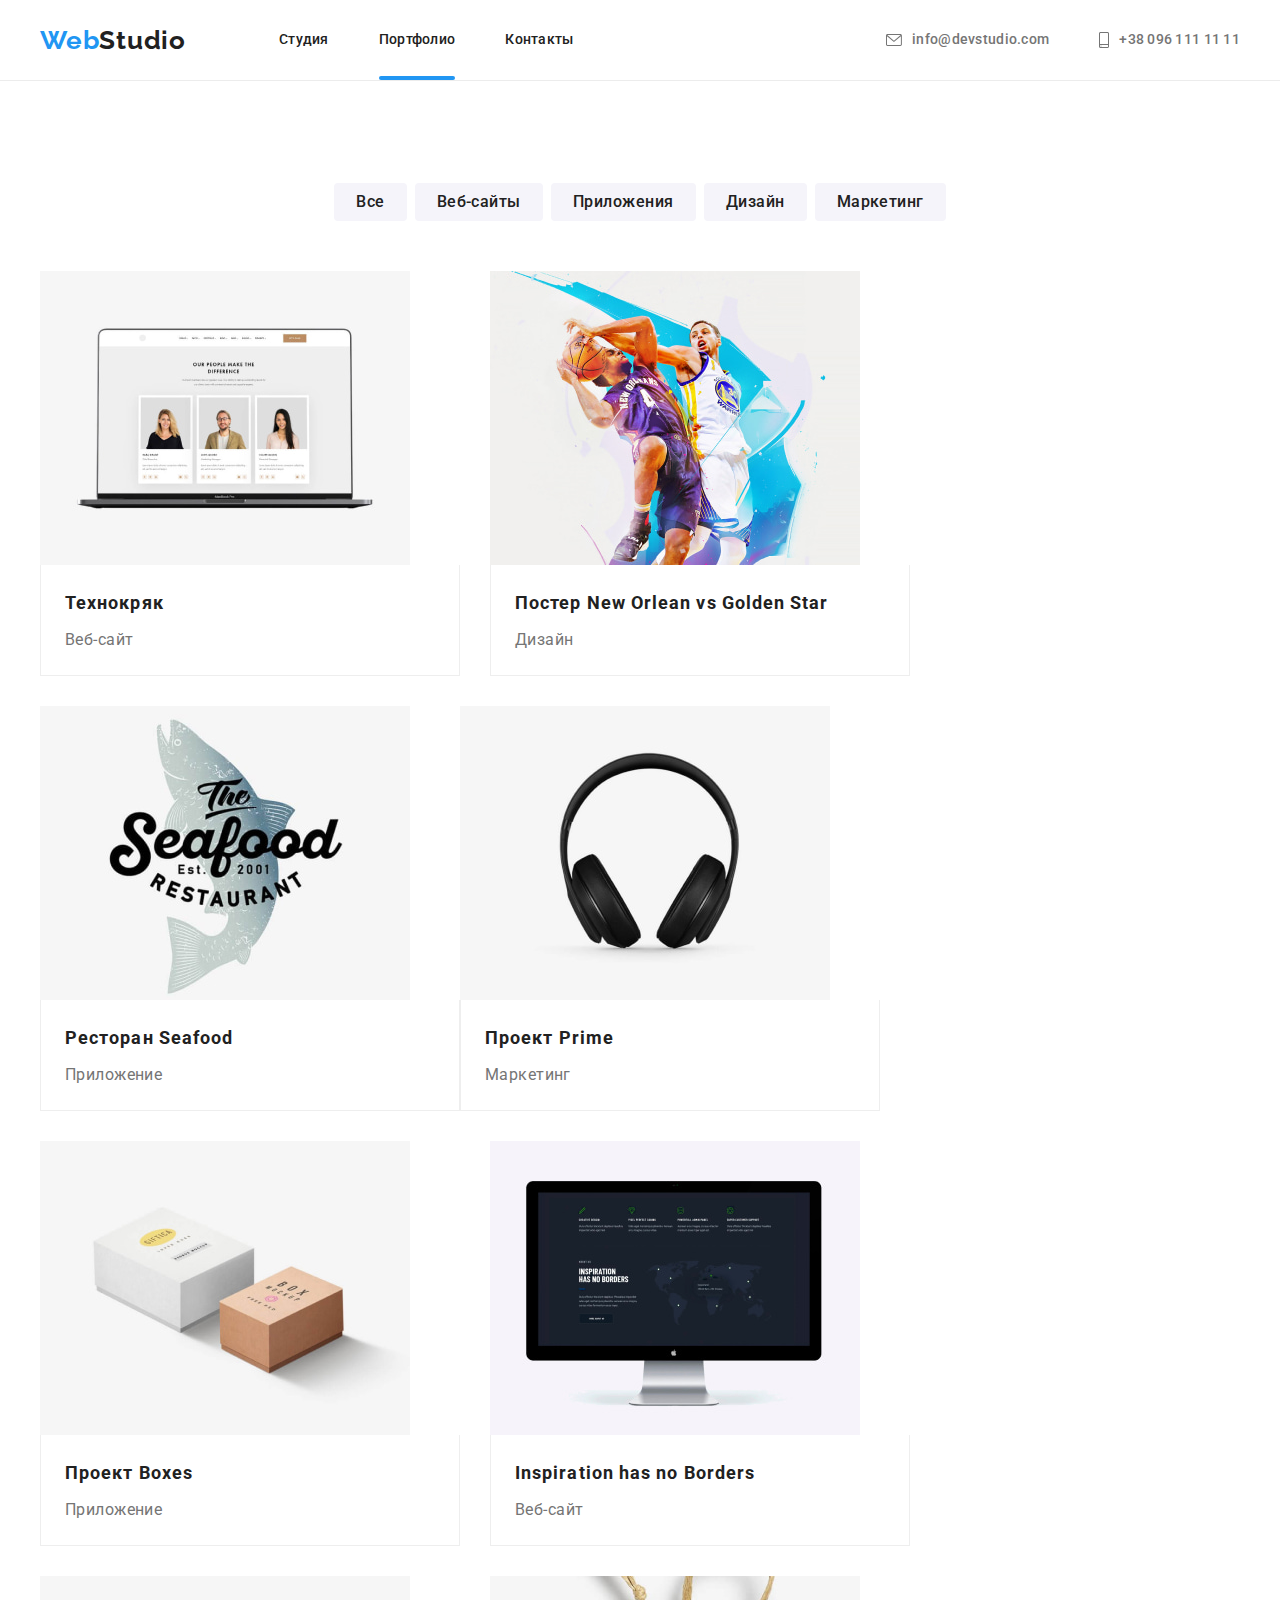
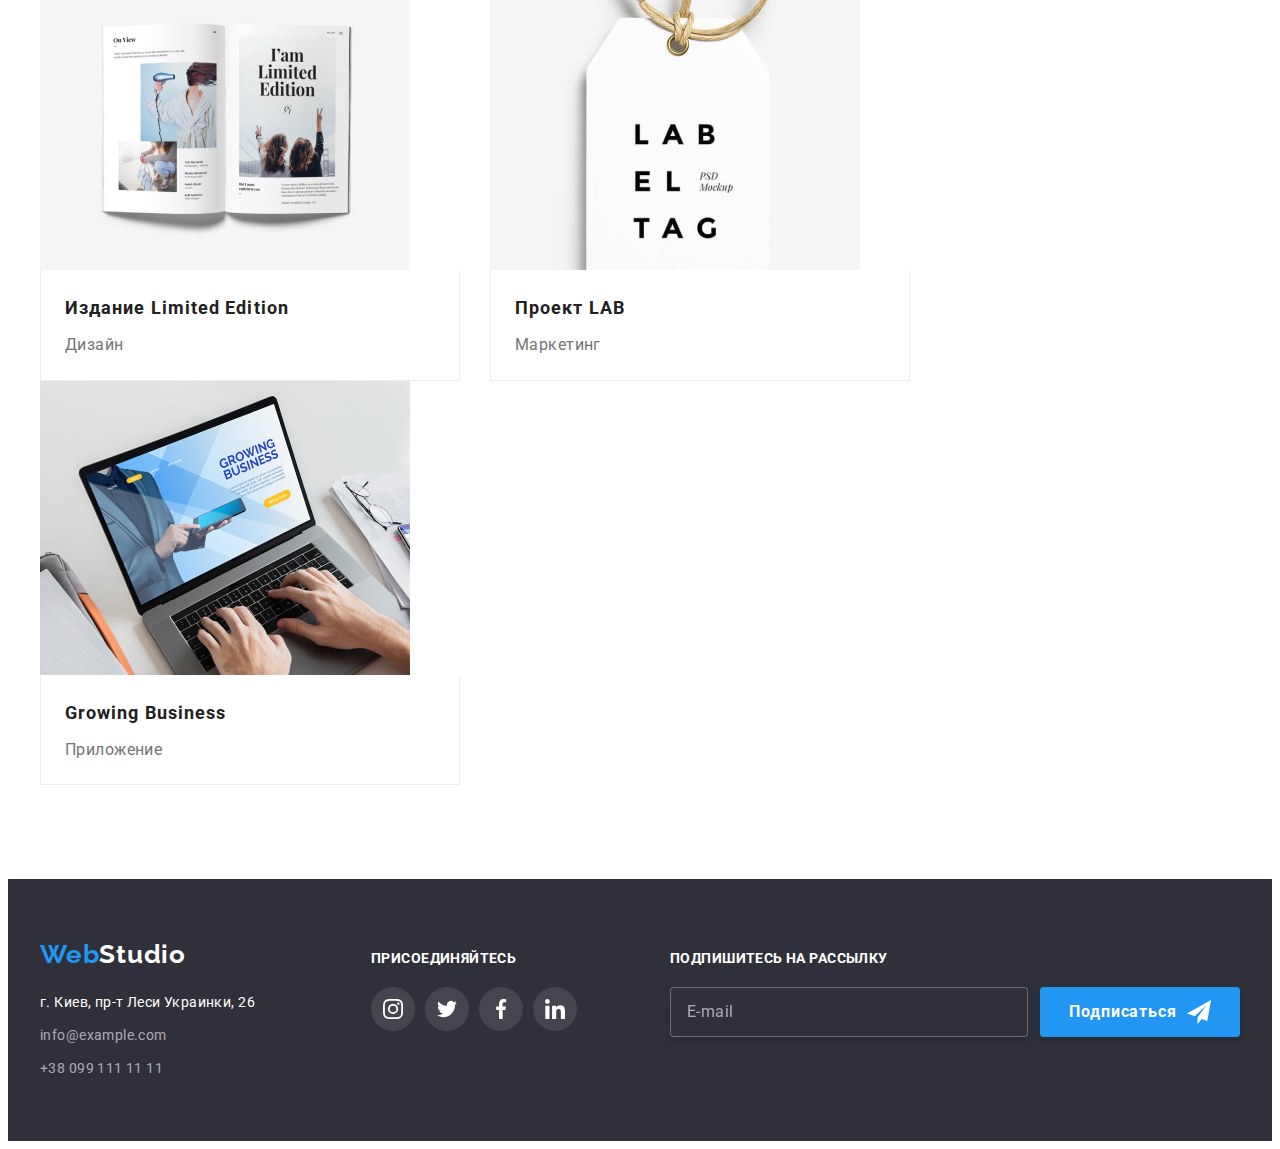
==== portfolio.html @ fea1e6b9 "Initial commit" ====
<!DOCTYPE html>
<html lang="ru">
<head>
    <meta charset="UTF-8" />
    <meta name="description" content="Web Developer" />
    <title>Portfolio(WebStudio)</title>
    

     <!--основные шрифты-->
    <link rel="preconnect" href="https://fonts.googleapis.com" />
    <link rel="preconnect" href="https://fonts.gstatic.com" crossorigin />
    <link href="https://fonts.googleapis.com/css2?family=Quintessential&family=Raleway:wght@700&family=Roboto:wght@400;500;700;900&display=swap" 
          rel="stylesheet" />

     <!--нормализатор стилей-->
    <link rel="stylesheet" href="https://cdnjs.cloudflare.com/ajax/libs/modern-normalize/1.1.0/modern-normalize.min.css"
            integrity="sha512-wpPYUAdjBVSE4KJnH1VR1HeZfpl1ub8YT/NKx4PuQ5NmX2tKuGu6U/JRp5y+Y8XG2tV+wKQpNHVUX03MfMFn9Q=="
            crossorigin="anonymous" referrerpolicy="no-referrer" />

     <!--основные стили-->
    <!--sass style-->
    <link rel="stylesheet" href="./css/main.min.css" />

</head>
<body class="body">

    <!--шапка портфолио-->
      <header class="header">
        <div class="container header__container">
          <nav class="header__nav">
            <a class="logo link header__logo" href="./index.html">
              Web<span class="logo-accent">Studio</span>
            </a>
            <ul class="nav-list">
              <li class="nav-list__item">
                <a class="nav-list__link link" href="./index.html">Студия</a>
              </li>
              <li class="nav-list__item">
                <a class="nav-list__link link nav-list__link--current" href="./portfolio.html">Портфолио</a>
              </li>
              <li class="nav-list__item">
                <a class="nav-list__link link" href="#contacts">Контакты</a>
              </li>
            </ul>
          </nav>
          <ul class="contact-list">
            <li class="contact-list__item">
              <a class="contact-link link" href="mailto:info@devstudio.com">
                <svg class="contact-link__icon" width="16" height="12">
                  <use href="./images/icon/sprite-all.svg#icon-mail-envelope"></use>
                </svg>
                info@devstudio.com
              </a>
            </li>
            <li class="contact-list__item">
              <a class="contact-link link" href="tel:+380961111111">
                <svg class="contact-link__icon" width="10" height="16">
                  <use href="./images/icon/sprite-all.svg#icon-smartphone"></use>
                </svg>
                +38 096 111 11 11
              </a>
            </li>
          </ul>
        </div>
      </header>

    <!--уникальный контент работ-->
    <main>
        <section class="work section">
          <div class="container">

            <!--скрытый заголовок работ-->
            <h1 class="visually-hidden">Наши работы</h1>


            <!--кнопки-фильтр работ-->
              <ul class="work-list">
                  <li class="work-item-btn list">
                    <button class="work-btn pointer" type="button">Все</button>
                  </li>
                  <li class="work-item-btn list">
                    <button class="work-btn pointer" type="button">Веб-сайты</button>
                  </li>
                  <li class="work-item-btn list">
                    <button class="work-btn pointer" type="button">Приложения</button>
                  </li>
                  <li class="work-item-btn list">
                    <button class="work-btn pointer" type="button">Дизайн</button>
                  </li>
                  <li class="work-item-btn list">
                    <button class="work-btn pointer" type="button">Маркетинг</button>
                  </li>
              </ul>
  
              <ul class="work-list-pic">
                <li class="work-item-pic list">
                    <a class="work-link link" href="">
                       <div class="thumb-work">
                         <img class="work-img" src="./images/catalog/ctl-img-1.jpg" alt="Ноутбук" width="370" />
                         <div class="overlay-thumb">
                           <p class="overlay-txt">Ресурс предлагает комплексные предложения с разным уровнем функционала и сервисов. Все это позволит посетителю получить
                            исчерпывающие сведения о компании или частном лице.
                           </p>
                         </div>
                        </div>
                      <div class="work-text-wrapper">
                        <h2 class="work-title">Технокряк</h2>
                        <p class="work-descr">Веб-сайт</p>
                      </div>
                    </a>
                </li>
                <li class="work-item-pic list">
                    <a class="work-link link" href="">
                      <div class="thumb-work">
                       <img class="work-img" src="./images/catalog/ctl-img-2.jpg" alt="Баскетбол" width="370" />
                        <div class="overlay-thumb">
                          <p class="overlay-txt">Ресурс предлагает комплексные предложения с разным уровнем функционала и сервисов. Все это
                            позволит посетителю получить
                            исчерпывающие сведения о компании или частном лице.
                          </p>
                        </div>
                      </div>
                      <div class="work-text-wrapper">
                        <h2 class="work-title">Постер New Orlean vs Golden Star</h2>
                        <p class="work-descr">Дизайн</p>
                      </div>
                    </a>
                </li>
                <li class="work-item-pic list"> 
                    <a class="work-link link" href="">
                      <div class="thumb-work">
                        <img class="work-img" src="./images/catalog/ctl-img-3.jpg" alt="Логотип с рыбой" width="370" />
                        <div class="overlay-thumb">
                          <p class="overlay-txt">Ресурс предлагает комплексные предложения с разным уровнем функционала и сервисов. Все это
                            позволит посетителю получить
                            исчерпывающие сведения о компании или частном лице.
                          </p>
                        </div>
                      </div>
                      <div class="work-text-wrapper">
                        <h2 class="work-title">Ресторан Seafood</h2>
                        <p class="work-descr">Приложение</p>
                      </div>
                    </a>
                </li>
                <li class="work-item-pic list">
                    <a class="work-link link" href="">
                      <div class="thumb-work">
                       <img class="work-img" src="./images/catalog/ctl-img-4.jpg" alt="Наушники" width="370" />
                        <div class="overlay-thumb">
                          <p class="overlay-txt">Ресурс предлагает комплексные предложения с разным уровнем функционала и сервисов. Все это
                            позволит посетителю получить
                            исчерпывающие сведения о компании или частном лице.
                          </p>
                        </div>
                      </div>
                      <div class="work-text-wrapper">
                        <h2 class="work-title">Проект Prime</h2>
                        <p class="work-descr">Маркетинг</p>
                      </div>
                    </a>
                </li>
                <li class="work-item-pic list">
                    <a class="work-link link" href="">
                      <div class="thumb-work">
                       <img class="work-img" src="./images/catalog/ctl-img-5.jpg" alt="Коробки" width="370" />
                        <div class="overlay-thumb">
                          <p class="overlay-txt">Ресурс предлагает комплексные предложения с разным уровнем функционала и сервисов. Все это
                            позволит посетителю получить
                            исчерпывающие сведения о компании или частном лице.
                          </p>
                        </div>
                      </div>
                      <div class="work-text-wrapper">
                        <h2 class="work-title">Проект Boxes</h2>
                        <p class="work-descr">Приложение</p>
                      </div>
                    </a>
                </li>
                <li class="work-item-pic list">
                    <a class="work-link link" href="">
                      <div class="thumb-work">
                       <img class="work-img" src="./images/catalog/ctl-img-6.jpg" alt="Монитор" width="370" />
                        <div class="overlay-thumb">
                          <p class="overlay-txt">Ресурс предлагает комплексные предложения с разным уровнем функционала и сервисов. Все это
                            позволит посетителю получить
                            исчерпывающие сведения о компании или частном лице.
                          </p>
                        </div>
                      </div>
                       <div class="work-text-wrapper">
                        <h2 class="work-title" lang="en">Inspiration has no Borders</h2>
                        <p class="work-descr">Веб-сайт</p>
                      </div>
                    </a>
                </li>
                <li class="work-item-pic list">
                    <a class="work-link link" href="">
                      <div class="thumb-work">
                       <img class="work-img" src="./images/catalog/ctl-img-7.jpg" alt="Журнал" width="370" />
                        <div class="overlay-thumb">
                          <p class="overlay-txt">Ресурс предлагает комплексные предложения с разным уровнем функционала и сервисов. Все это
                            позволит посетителю получить
                            исчерпывающие сведения о компании или частном лице.
                          </p>
                        </div>
                      </div>
                       <div class="work-text-wrapper">
                        <h2 class="work-title">Издание Limited Edition</h2>
                        <p class="work-descr">Дизайн</p>
                      </div>
                    </a>
                </li>
                <li class="work-item-pic list">
                    <a class="work-link link" href="">
                      <div class="thumb-work">
                       <img class="work-img" src="./images/catalog/ctl-img-8.jpg" alt="Этикетка" width="370" />
                        <div class="overlay-thumb">
                          <p class="overlay-txt">Ресурс предлагает комплексные предложения с разным уровнем функционала и сервисов. Все это
                            позволит посетителю получить
                            исчерпывающие сведения о компании или частном лице.
                          </p>
                        </div>
                      </div>
                       <div class="work-text-wrapper">
                        <h2 class="work-title">Проект LAB</h2>
                        <p class="work-descr">Маркетинг</p>
                      </div>
                    </a>
                </li>
                <li class="work-item-pic list">
                    <a class="work-link link" href="">
                      <div class="thumb-work">
                       <img class="work-img" src="./images/catalog/ctl-img-9.jpg" alt="Работа в ноутбуке" width="370" />
                        <div class="overlay-thumb">
                          <p class="overlay-txt">Ресурс предлагает комплексные предложения с разным уровнем функционала и сервисов. Все это
                            позволит посетителю получить
                            исчерпывающие сведения о компании или частном лице.
                          </p>
                        </div>
                      </div>
                       <div class="work-text-wrapper">
                        <h2 class="work-title" lang="en">Growing Business</h2>
                        <p class="work-descr">Приложение</p>
                      </div>
                    </a>
                </li> 
           </ul>
        </div>
        </section>
    </main>

    <!--футер портфолио-->
    <footer class="footer">
      <div class="container footer-container">
        <div class="address-wrapper">
          <div class="container-logo">
            <a class="footer-logo link" href="./index.html">
              Web<span class="footer-logo-accent">Studio</span>
            </a>
          </div>
    
          <address class="address" id="contacts">
            <ul class="address-list">
              <li class="address-item">
                <a class="address-link link" href="https://www.google.com/maps/@50.427001,30.5351555,16.5z" target="blank"
                  rel="noopener noreferrer">
                  г. Киев, пр-т Леси Украинки, 26
                </a>
              </li>
              <li class="address-item">
                <a class="address-link-contact link" href="mailto:info@example.com">info@example.com</a>
              </li>
              <li class="address-item">
                <a class="address-link-contact link" href="tel:+380991111111">+38 099 111 11 11</a>
              </li>
            </ul>
          </address>
        </div>
        <div class="join-wrapper">
          <h2 class="footer-title">присоединяйтесь</h2>
          <ul class="join-list">
            <li class="join-item">
              <a class="footer-social-link" href="" aria-label="instagram">
                <svg class="social-icon">
                  <use href="./images/icon/sprite-all.svg#icon-instagram"></use>
                </svg>
              </a>
            </li>
            <li class="join-item">
              <a class="footer-social-link" href="" aria-label="twitter">
                <svg class="social-icon">
                  <use href="./images/icon/sprite-all.svg#icon-twitter"></use>
                </svg>
              </a>
            </li>
            <li class="join-item">
              <a class="footer-social-link" href="" aria-label="facebook">
                <svg class="social-icon">
                  <use href="./images/icon/sprite-all.svg#icon-facebook"></use>
                </svg>
              </a>
            </li>
            <li class="join-item">
              <a class="footer-social-link" href="" aria-label="linkedin">
                <svg class="social-icon">
                  <use href="./images/icon/sprite-all.svg#icon-linkedin"></use>
                </svg>
              </a>
            </li>
          </ul>
        </div>

        <div class="mailing">
          <b class="mailing-title">Подпишитесь на рассылку</b>
        
          <form class="mailing-form">
            <label class="form-label">
              <input class="form-input" type="email" name="email" placeholder="E-mail" />
            </label>
            <button class="mailing-button pointer" type="submit">
              <span class="mailing-txt">Подписаться</span>
              <svg class="mailing-icon">
                <use href="./images/icon/sprite-all.svg#form-send"></use>
              </svg>
            </button>
          </form>
        
        </div>
      </div>
    </footer>

  <script src="./js/modal.js"></script>

   <Script>
     const { height: headerHeight } = document
       .querySelector(".header")
       .getBoundingClientRect( );
        
     document.body.style.paddingTop = `${headerHeight}px`;
   </Script>
</body>
</html>
---- css/main.min.css ----
:root{--main-font: 'Roboto', sans-serif;--logo-font: 'Raleway', sans-serif;--accent-txt-cl: #ffffff;--primary-txt-cl: #757575;--footer-txt-cl: rgba(255, 255, 255, 0.6);--title-txt-cl: #212121;--secondary-txt-cl: #2196f3;--main-bg-cl: #2f303a;--section-bg-cl: #f5f4fa;--top-border-cl: #ececec;--border-cl: #eeeeee;--icon-color: #afb1b8;--footer-bg-icon: rgba(255, 255, 255, 0.1);--about-element-cl: rgba(47, 48, 58, 0.8);--overlay-color: rgba(33, 150, 243, 0.9);--backdrop-cl: rgba(0, 0, 0, 0.2);--time-change: 250ms;--time-steps: cubic-bezier(0.4, 0, 0.2, 1)
}.visually-hidden{position:absolute;width:1px;height:1px;margin:-1px;border:0;padding:0;white-space:nowrap;clip-path:inset(100%);clip:rect(0 0 0 0);overflow:hidden}h1,h2,h3,h4,p{margin-top:0;margin-bottom:0}h1:last-child,h2:last-child,h3:last-child,h4:last-child,p{margin-bottom:0}ul{padding-left:0;margin-top:0;margin-bottom:0;list-style:none}.link{text-decoration:none}.body{font-family:var(--main-font);font-size:14px;line-height:1.71;letter-spacing:0.03em;background-color:var(--accent-txt-cl);color:var(--primary-txt-cl)}.section{padding:94px 0px}img{display:block;height:auto;max-width:100%}.pointer{cursor:pointer}.hero__btn{display:flex;align-items:center;text-align:center;margin-left:auto;margin-right:auto;padding:8px 30px;font-family:var(--main-font);font-weight:700;font-size:16px;line-height:1.9;border-radius:4px;border:transparent;letter-spacing:0.06em;color:var(--accent-txt-cl);background-color:var(--secondary-txt-cl)}.work-btn{border:transparent;border-radius:4px;padding:6px 22px;font-family:var(--main-font);font-weight:500;font-size:16px;line-height:1.62;text-align:center;letter-spacing:0.03em;color:var(--title-txt-cl);background-color:var(--section-bg-cl);transition-property:background-color, color, box-shadow;transition-duration:var(--time-change);transition-timing-function:var(--time-steps);transition-delay:100ms}.work-btn:hover,.work-btn:focus{background-color:var(--secondary-txt-cl);color:var(--accent-txt-cl);box-shadow:0px 3px 1px rgba(0,0,0,0.1),0px 1px 2px rgba(0,0,0,0.08),0px 2px 2px rgba(0,0,0,0.12)}.mailing-button{display:flex;align-items:center;justify-content:center;width:200px;height:50px;padding:0px;border:transparent;background-color:var(--secondary-txt-cl);box-shadow:0px 4px 4px rgba(0,0,0,0.15);border-radius:4px}.mailing-txt{margin-right:10px;font-family:var(--main-font);font-weight:700;font-size:16px;line-height:1.88;letter-spacing:0.06em;color:var(--accent-txt-cl)}.mailing-icon{width:24px;height:24px;fill:var(--accent-txt-cl)}.container{width:1200px;padding-left:15px;padding-right:15px;margin-left:auto;margin-right:auto}.subtitle{font-weight:700;letter-spacing:0.03em;color:var(--title-txt-cl)}.descr{font-weight:400}.logo{font-family:var(--logo-font);font-weight:700;font-size:26px;line-height:1.19;letter-spacing:0.03em;color:var(--secondary-txt-cl)}.header__logo{margin-right:93px}.logo-accent{letter-spacing:0.03em;color:var(--title-txt-cl)}.header{position:fixed;z-index:2;top:0;left:0;width:100%;height:80px;border-bottom:1px solid var(--top-border-cl);background-color:var(--accent-txt-cl)}.header__container{display:flex}.header__nav{display:flex;align-items:center}.nav-list{display:flex}.nav-list__item{position:relative;margin-right:50px}.nav-list__item:last-child{margin-right:0}.nav-list__link{display:block;padding:32px 0px;font-weight:500;font-size:14px;line-height:1.14;letter-spacing:0.02em;color:var(--title-txt-cl);transition-property:color;transition-duration:var(--time-change);transition-timing-function:var(--time-steps);transition-delay:100ms}.nav-list__link:hover,.nav-list__link:focus{color:var(--secondary-txt-cl)}.nav-list__link--current::after{content:'';position:absolute;left:0px;bottom:0px;display:block;width:100%;height:4px;background:var(--secondary-txt-cl);border-radius:2px}.contact-list{display:flex;align-items:center;margin-left:auto}.contact-list__item:first-child{margin-right:50px}.contact-link{display:flex;align-items:center;font-weight:500;font-size:14px;line-height:1.14;letter-spacing:0.02em;color:var(--primary-txt-cl);transition-property:color;transition-duration:var(--time-change);transition-timing-function:var(--time-steps);transition-delay:100ms}.contact-link:hover,.contact-link:focus{color:var(--secondary-txt-cl)}.contact-link__icon{margin-right:10px;fill:currentColor}.hero{max-width:1600px;max-height:600px;margin-left:auto;margin-right:auto;padding-top:200px;padding-bottom:200px;background-image:linear-gradient(to right, rgba(47,48,58,0.4), rgba(47,48,58,0.4)),url(../images/hero/hero-img.jpg);background-repeat:no-repeat;background-position:center;background-color:var(--main-bg-cl)}.hero__title{width:696px;margin-left:auto;margin-right:auto;margin-bottom:30px;align-items:center;font-weight:900;font-size:44px;line-height:1.36;text-align:center;letter-spacing:0.06em;text-transform:uppercase;color:var(--accent-txt-cl)}.benefits-list{display:flex}.benefits-list__item{flex-basis:calc(100% / 4);margin-right:30px}.benefits-list__item:last-child{margin-right:0px}.benefits-list__container{display:flex;justify-content:center;align-items:center;margin-bottom:30px;width:270px;height:120px;background:var(--section-bg-cl);border-radius:4px}.benefits-list__icon{width:70px;height:70px}.benefits-list__title{margin-bottom:10px;font-size:14px;line-height:1.14;text-transform:uppercase}.benefits-list__description{font-size:14px;line-height:1.71}.about-title{margin-bottom:50px;font-weight:700;font-size:36px;line-height:1.17;text-align:center;letter-spacing:0.03em;color:var(--title-txt-cl)}.about{padding-top:0px}.about-list{display:flex}.about-item{position:relative}.about-item:not(:last-child){margin-right:30px}.about-label{position:absolute;display:flex;align-items:center;justify-content:center;bottom:0;right:0;width:100%;height:70px;font-family:var(--main-font);font-weight:700;font-size:14px;line-height:1.14;letter-spacing:0.03em;text-transform:uppercase;color:var(--accent-txt-cl);background-color:var(--about-element-cl)}.team{background-color:var(--section-bg-cl)}.team-title{margin-bottom:50px;font-weight:700;font-size:36px;line-height:1.17;text-align:center;letter-spacing:0.03em;color:var(--title-txt-cl)}.team-list{display:flex}.team-item{background-color:var(--accent-txt-cl);box-shadow:0px 1px 3px rgba(0,0,0,0.12),0px 1px 1px rgba(0,0,0,0.14),0px 2px 1px rgba(0,0,0,0.2);border-radius:0px 0px 4px 4px}.team-item:not(:last-child){margin-right:30px}.team-wrapper{padding-top:30px;padding-bottom:30px}.name-title{margin-bottom:10px;font-weight:500;font-size:16px;line-height:1.19;text-align:center;letter-spacing:0.03em;color:var(--title-txt-cl)}.team-descr{margin-bottom:16px;font-weight:400;font-size:16px;line-height:1.19;text-align:center;letter-spacing:0.03em}.social-list{display:flex;justify-content:center}.social-item:not(:last-child){margin-right:10px}.social-link{display:flex;align-items:center;justify-content:center;width:44px;height:44px;border-radius:50px;fill:var(--icon-color);transition-property:background-color, fill;transition-duration:var(--time-change);transition-timing-function:var(--time-steps);transition-delay:100ms}.social-link:hover,.social-link:focus{background-color:var(--secondary-txt-cl);fill:var(--accent-txt-cl)}.social-icon{width:20px;height:20px}.client-title{margin-bottom:50px;font-weight:700;font-size:36px;line-height:1.17;text-align:center;letter-spacing:0.03em;color:var(--title-txt-cl)}.client-list{display:flex;justify-content:center}.client-link{display:flex;align-items:center;justify-content:center;width:170px;height:92px;fill:var(--icon-color);border:1px solid var(--icon-color);box-sizing:border-box;border-radius:4px;transition-property:fill, border;transition-duration:var(--time-change);transition-timing-function:var(--time-steps);transition-delay:100ms}.client-link:hover,.client-link:focus{fill:var(--secondary-txt-cl);border:1px solid var(--secondary-txt-cl)}.client-item:not(:last-child){margin-right:30px}.client-icon{width:106px;height:60px}.work-list{display:flex;justify-content:center;align-items:center;margin-left:auto;margin-right:auto;margin-bottom:50px}.work-item-btn:not(:last-child){margin-right:8px}.work-list-pic{display:flex;flex-wrap:wrap;margin-top:0px;padding-left:0px}.work-item-pic{flex-basis:calc((100% - 60px) / 3);margin-right:30px;margin-bottom:30px}.work-item-pic:nth-child(3n){margin-right:0}.work-item-pic:nth-last-child(-n+3){margin-bottom:0px}.work-link{display:block;transition-property:box-shadow;transition-duration:var(--time-change);transition-timing-function:var(--time-steps);transition-delay:100ms}.work-link:hover,.work-link:focus{box-shadow:0px 1px 1px rgba(0,0,0,0.12),0px 4px 4px rgba(0,0,0,0.06),1px 4px 6px rgba(0,0,0,0.16)}.work-text-wrapper{width:370px;padding-top:20px;padding-right:24px;padding-bottom:20px;padding-left:24px;background:var(--accent-txt-cl);border-right:1px solid var(--border-cl);border-bottom:1px solid var(--border-cl);border-left:1px solid var(--border-cl)}.work-title{margin-bottom:4px;font-weight:700;font-size:18px;line-height:2;letter-spacing:0.06em;color:var(--title-txt-cl)}.work-descr{font-weight:400;font-size:16px;line-height:1.87;color:var(--primary-txt-cl)}.thumb-work{position:relative;overflow:hidden}.overlay-thumb{position:absolute;top:0px;left:0px;width:100%;height:100%;padding:63px 24px;transform:translateY(100%);transition:transform var(--time-change) var(--time-steps);background:var(--overlay-color)}.work-link:hover .overlay-thumb,.work-link:focus .overlay-thumb{transform:translateY(0)}.overlay-txt{font-family:var(--main-font);font-weight:400;font-size:18px;line-height:1.56;letter-spacing:0.03em;color:var(--accent-txt-cl)}.footer{padding-top:60px;padding-bottom:60px;background-color:var(--main-bg-cl)}.footer-container{display:flex;align-items:baseline}.address-wrapper{flex-grow:1}.address-wrapper:not(:last-child){margin-right:70px}.join-wrapper{margin-right:93px}.footer-title{margin-bottom:20px;font-weight:700;font-size:14px;line-height:1.14;text-transform:uppercase;color:var(--accent-txt-cl)}.address-item{margin-bottom:9px}.address-item:last-child{margin-bottom:0px}.address-item .address-link{font-family:var(--main-font);font-style:normal;font-weight:400;font-size:14px;line-height:1.71;letter-spacing:0.03em;color:var(--accent-txt-cl)}.address-link-contact{font-style:normal;color:var(--footer-txt-cl)}.join-list{display:flex}.join-item:not(:last-child){margin-right:10px}.footer-social-link{display:inline-flex;align-items:center;justify-content:center;width:44px;height:44px;border-radius:50%;background-color:var(--footer-bg-icon);fill:var(--accent-txt-cl);transition-property:background-color, fill;transition-duration:var(--time-change);transition-timing-function:var(--time-steps);transition-delay:100ms}.footer-social-link:hover,.footer-social-link:focus{background-color:var(--secondary-txt-cl)}.container-logo{margin-bottom:20px}.footer-logo{font-family:var(--logo-font);font-weight:700;font-size:26px;line-height:1.19;letter-spacing:0.03em;color:var(--secondary-txt-cl)}.footer-logo-accent{color:var(--accent-txt-cl)}.mailing-title{display:block;margin-bottom:20px;font-family:var(--main-font);font-weight:700;font-size:14px;line-height:1.14;letter-spacing:0.03em;text-transform:uppercase;color:var(--accent-txt-cl)}.mailing-form{display:flex}.form-label{margin-right:12px}.form-input{width:358px;height:50px;padding:15px 16px;border:1px solid rgba(255,255,255,0.3);box-sizing:border-box;filter:drop-shadow(0px 4px 4px rgba(0,0,0,0.15));border-radius:4px;background-color:var(--main-bg-cl);outline:none}.form-input::placeholder{font-family:var(--main-font);font-weight:400;font-size:16px;line-height:1.25;letter-spacing:0.03em;color:var(--footer-txt-cl)}.form-input:focus{border-color:var(--secondary-txt-cl)}.backdrop{position:fixed;z-index:3;top:0;left:0;width:100%;height:100%;background-color:var(--backdrop-cl)}.backdrop.is-hidden{opacity:0;pointer-events:none;transition:opacity var(--time-change) var(--time-steps)}.backdrop.is-hidden .modal{transform:translate(-50%, -50%) scale(0.8)}.modal{position:absolute;top:50%;left:50%;width:528px;height:581px;background-color:var(--accent-txt-cl);box-shadow:0px 1px 3px rgba(0,0,0,0.12),0px 1px 1px rgba(0,0,0,0.14),0px 2px 1px rgba(0,0,0,0.2);border-radius:4px;transform:translate(-50%, -50%) scale(1);transition:transform var(--time-change) var(--time-steps)}.call-form{padding:40px}.form-contents{display:block;margin-bottom:12px;font-family:var(--main-font);font-weight:700;font-size:20px;line-height:1.15;text-align:center;letter-spacing:0.03em;color:var(--title-txt-cl)}.form-group{display:flex;flex-direction:column;margin-bottom:10px}.label{margin-bottom:4px;font-weight:400;font-size:12px;line-height:1.17;letter-spacing:0.01em}.input-wrapper{position:relative}.call-input{padding:12px 12px 12px 42px;width:100%;height:40px;outline:none;border:1px solid rgba(33,33,33,0.2);box-sizing:border-box;border-radius:4px}.call-input:focus+.icon-call,.call-input:focus{fill:var(--secondary-txt-cl);border-color:var(--secondary-txt-cl)}.icon-call{position:absolute;top:14px;left:15px}.form-comment{margin-bottom:20px}.agreement{display:flex;align-items:center;justify-content:center;margin-bottom:30px}.agreement-label{display:flex;align-items:center;justify-content:center}.clos-modal{position:absolute;right:8px;top:8px;width:30px;height:30px;background-color:var(--accent-txt-cl);border:1px solid rgba(0,0,0,0.1);box-sizing:border-box;border-radius:50%}.clos-modal:hover,.clos-modal:focus{fill:var(--secondary-txt-cl)}.clos-icon{width:11px;height:11px}.call-sabmit{display:block;border:transparent;margin-left:auto;margin-right:auto;width:200px;height:50px;font-family:var(--main-font);font-weight:700;font-size:16px;line-height:1.88;letter-spacing:0.06em;color:var(--accent-txt-cl);background:var(--secondary-txt-cl);box-shadow:0px 4px 4px rgba(0,0,0,0.15);border-radius:4px}.checkbox{position:absolute;width:1px;height:1px;margin:-1px;border:0;padding:0;white-space:nowrap;clip-path:inset(100%);clip:rect(0 0 0 0);overflow:hidden}.icon-mark{margin-right:7px;border:1.2px solid var(--title-txt-cl);border-radius:2px;fill:var(--accent-txt-cl)}.checkbox:checked+.icon-mark{background-color:var(--secondary-txt-cl);border-radius:2px;border-color:transparent}textarea{display:block;resize:none;padding:12px 16px;width:100%;height:120px;outline:none;border:1px solid rgba(33,33,33,0.2);box-sizing:border-box;border-radius:4px}textarea:focus{border-color:var(--secondary-txt-cl)}
/*# sourceMappingURL=main.min.css.map */
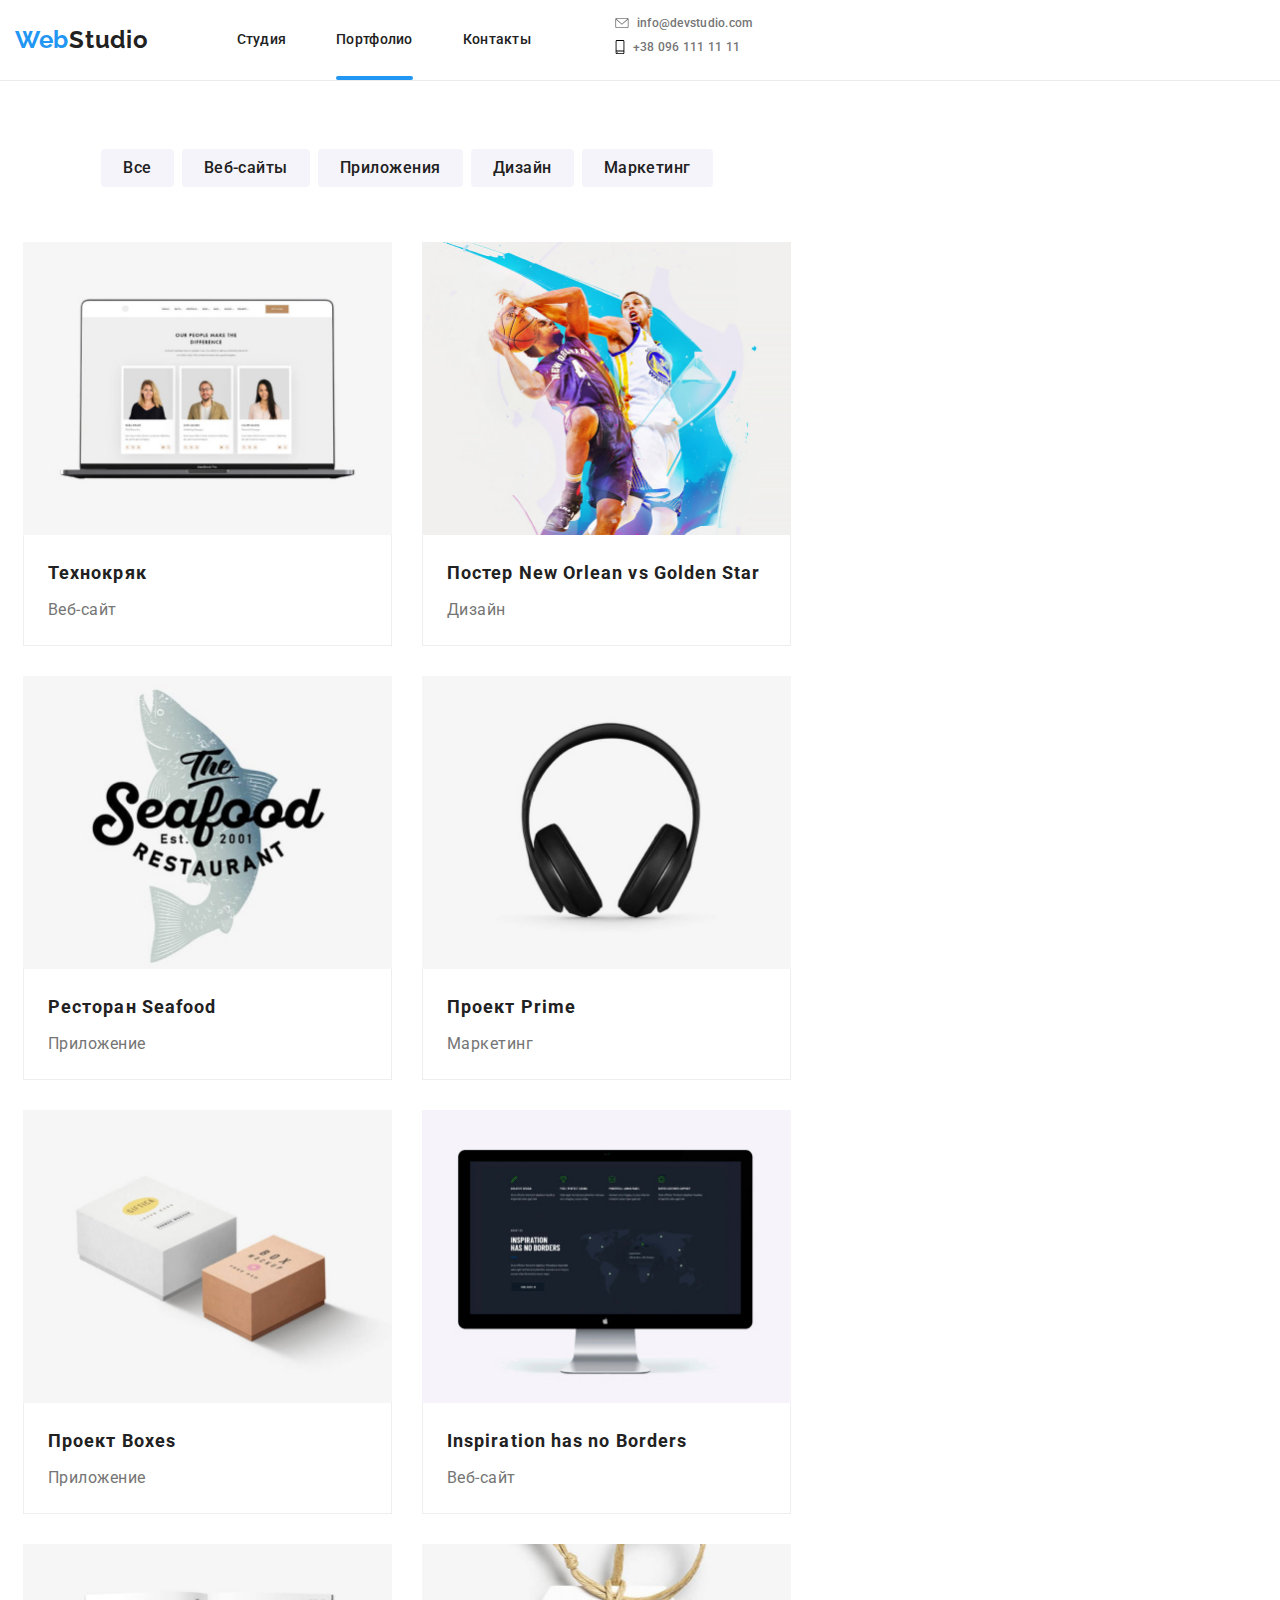
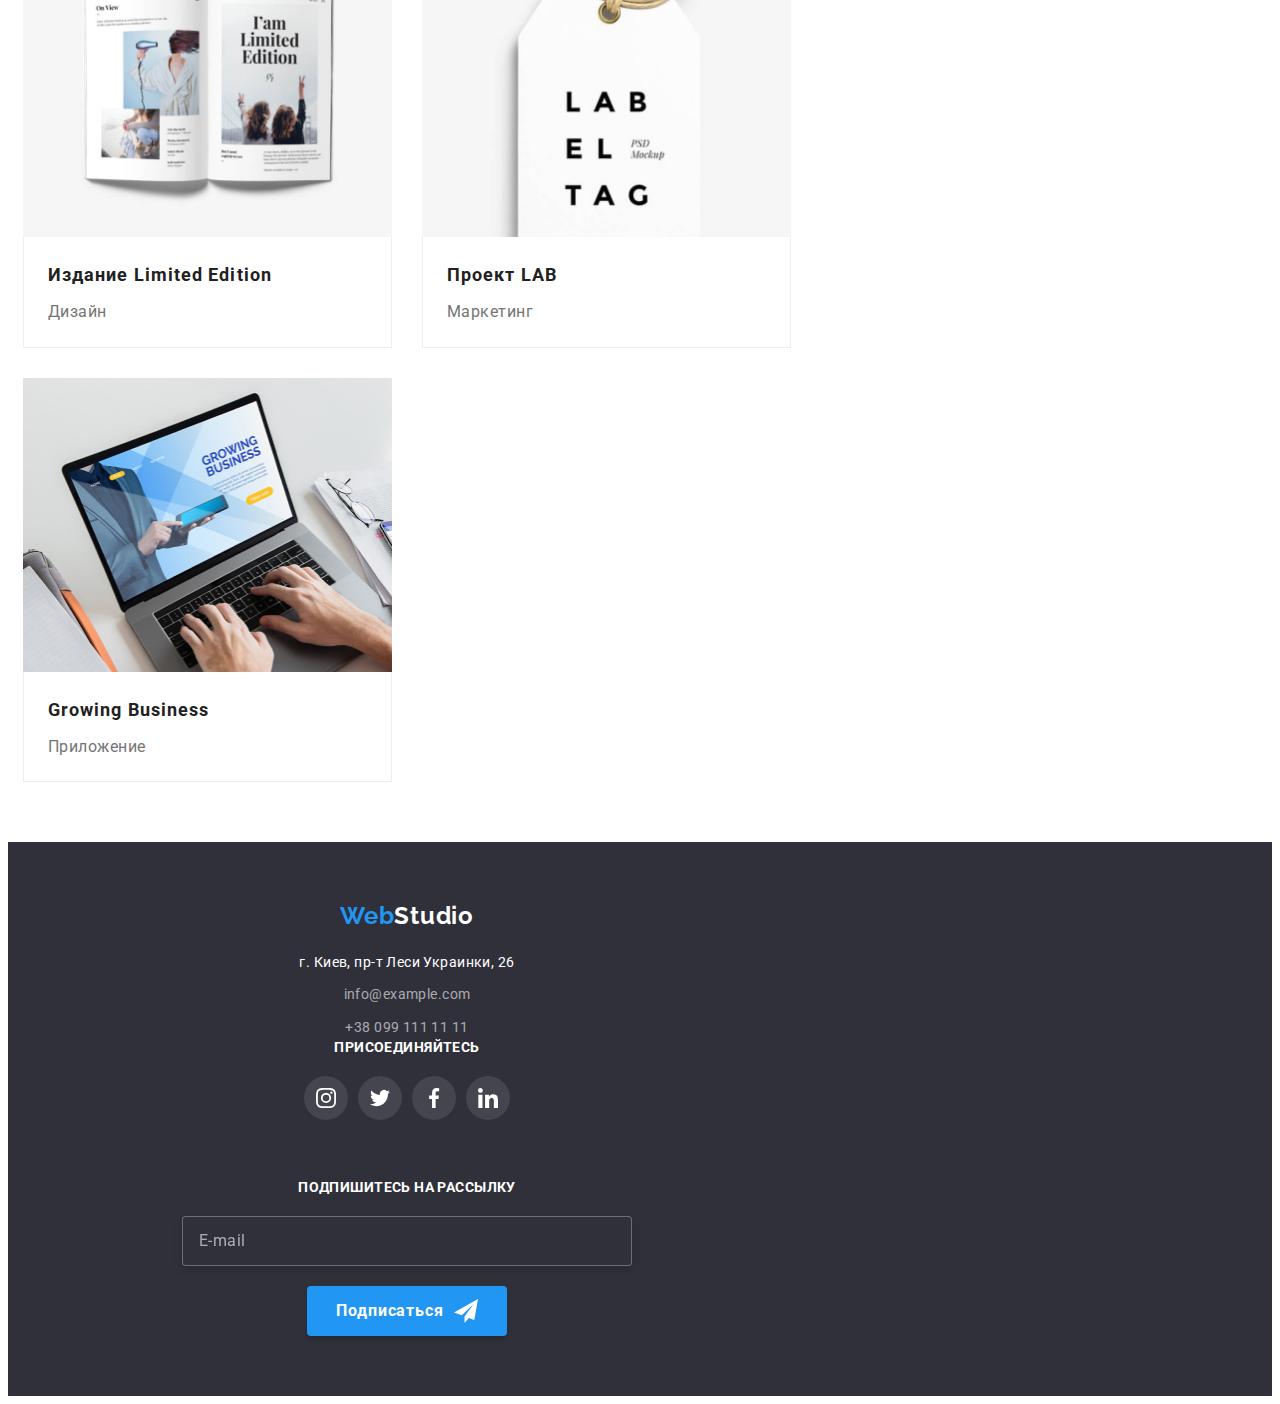
==== commit e7efc181: "добавляет медиа-правила табл" ====
--- a/portfolio.html
+++ b/portfolio.html
@@ -2,7 +2,7 @@
 <html lang="ru">
 <head>
     <meta charset="UTF-8" />
-    <meta name="description" content="Web Developer" />
+    <meta name="viewport" content="width=device-width, initial-scale=1.0" />
     <title>Portfolio(WebStudio)</title>
     
 
@@ -46,7 +46,7 @@
           <ul class="contact-list">
             <li class="contact-list__item">
               <a class="contact-link link" href="mailto:info@devstudio.com">
-                <svg class="contact-link__icon" width="16" height="12">
+                <svg class="contact-link__icon--mail">
                   <use href="./images/icon/sprite-all.svg#icon-mail-envelope"></use>
                 </svg>
                 info@devstudio.com
@@ -54,7 +54,7 @@
             </li>
             <li class="contact-list__item">
               <a class="contact-link link" href="tel:+380961111111">
-                <svg class="contact-link__icon" width="10" height="16">
+                <svg class="contact-link__icon--phon">
                   <use href="./images/icon/sprite-all.svg#icon-smartphone"></use>
                 </svg>
                 +38 096 111 11 11
@@ -92,13 +92,13 @@
                   </li>
               </ul>
   
-              <ul class="work-list-pic">
-                <li class="work-item-pic list">
-                    <a class="work-link link" href="">
-                       <div class="thumb-work">
-                         <img class="work-img" src="./images/catalog/ctl-img-1.jpg" alt="Ноутбук" width="370" />
+              <ul class="list-pic">
+                <li class="list-pic__item list">
+                    <a class="list-pic__link link" href="">
+                       <div class="list-pic__thumb">
+                         <img class="list-pic__img" src="./images/catalog/ctl-img-1.jpg" alt="Ноутбук"/>
                          <div class="overlay-thumb">
-                           <p class="overlay-txt">Ресурс предлагает комплексные предложения с разным уровнем функционала и сервисов. Все это позволит посетителю получить
+                           <p class="overlay-thumb__txt">Ресурс предлагает комплексные предложения с разным уровнем функционала и сервисов. Все это позволит посетителю получить
                             исчерпывающие сведения о компании или частном лице.
                            </p>
                          </div>
@@ -109,12 +109,12 @@
                       </div>
                     </a>
                 </li>
-                <li class="work-item-pic list">
-                    <a class="work-link link" href="">
-                      <div class="thumb-work">
-                       <img class="work-img" src="./images/catalog/ctl-img-2.jpg" alt="Баскетбол" width="370" />
-                        <div class="overlay-thumb">
-                          <p class="overlay-txt">Ресурс предлагает комплексные предложения с разным уровнем функционала и сервисов. Все это
+                <li class="list-pic__item list">
+                    <a class="list-pic__link link" href="">
+                      <div class="list-pic__thumb">
+                       <img class="list-pic__img" src="./images/catalog/ctl-img-2.jpg" alt="Баскетбол"/>
+                        <div class="overlay-thumb">
+                          <p class="overlay-thumb__txt">Ресурс предлагает комплексные предложения с разным уровнем функционала и сервисов. Все это
                             позволит посетителю получить
                             исчерпывающие сведения о компании или частном лице.
                           </p>
@@ -126,12 +126,12 @@
                       </div>
                     </a>
                 </li>
-                <li class="work-item-pic list"> 
-                    <a class="work-link link" href="">
-                      <div class="thumb-work">
-                        <img class="work-img" src="./images/catalog/ctl-img-3.jpg" alt="Логотип с рыбой" width="370" />
-                        <div class="overlay-thumb">
-                          <p class="overlay-txt">Ресурс предлагает комплексные предложения с разным уровнем функционала и сервисов. Все это
+                <li class="list-pic__item list"> 
+                    <a class="list-pic__link link" href="">
+                      <div class="list-pic__thumb">
+                        <img class="list-pic__img" src="./images/catalog/ctl-img-3.jpg" alt="Логотип с рыбой"/>
+                        <div class="overlay-thumb">
+                          <p class="overlay-thumb__txt">Ресурс предлагает комплексные предложения с разным уровнем функционала и сервисов. Все это
                             позволит посетителю получить
                             исчерпывающие сведения о компании или частном лице.
                           </p>
@@ -143,12 +143,12 @@
                       </div>
                     </a>
                 </li>
-                <li class="work-item-pic list">
-                    <a class="work-link link" href="">
-                      <div class="thumb-work">
-                       <img class="work-img" src="./images/catalog/ctl-img-4.jpg" alt="Наушники" width="370" />
-                        <div class="overlay-thumb">
-                          <p class="overlay-txt">Ресурс предлагает комплексные предложения с разным уровнем функционала и сервисов. Все это
+                <li class="list-pic__item list">
+                    <a class="list-pic__link link" href="">
+                      <div class="list-pic__thumb">
+                       <img class="list-pic__img" src="./images/catalog/ctl-img-4.jpg" alt="Наушники"/>
+                        <div class="overlay-thumb">
+                          <p class="overlay-thumb__txt">Ресурс предлагает комплексные предложения с разным уровнем функционала и сервисов. Все это
                             позволит посетителю получить
                             исчерпывающие сведения о компании или частном лице.
                           </p>
@@ -160,12 +160,12 @@
                       </div>
                     </a>
                 </li>
-                <li class="work-item-pic list">
-                    <a class="work-link link" href="">
-                      <div class="thumb-work">
-                       <img class="work-img" src="./images/catalog/ctl-img-5.jpg" alt="Коробки" width="370" />
-                        <div class="overlay-thumb">
-                          <p class="overlay-txt">Ресурс предлагает комплексные предложения с разным уровнем функционала и сервисов. Все это
+                <li class="list-pic__item list">
+                    <a class="list-pic__link link" href="">
+                      <div class="list-pic__thumb">
+                       <img class="list-pic__img" src="./images/catalog/ctl-img-5.jpg" alt="Коробки"/>
+                        <div class="overlay-thumb">
+                          <p class="overlay-thumb__txt">Ресурс предлагает комплексные предложения с разным уровнем функционала и сервисов. Все это
                             позволит посетителю получить
                             исчерпывающие сведения о компании или частном лице.
                           </p>
@@ -177,12 +177,12 @@
                       </div>
                     </a>
                 </li>
-                <li class="work-item-pic list">
-                    <a class="work-link link" href="">
-                      <div class="thumb-work">
-                       <img class="work-img" src="./images/catalog/ctl-img-6.jpg" alt="Монитор" width="370" />
-                        <div class="overlay-thumb">
-                          <p class="overlay-txt">Ресурс предлагает комплексные предложения с разным уровнем функционала и сервисов. Все это
+                <li class="list-pic__item list">
+                    <a class="list-pic__link link" href="">
+                      <div class="list-pic__thumb">
+                       <img class="list-pic__img" src="./images/catalog/ctl-img-6.jpg" alt="Монитор"/>
+                        <div class="overlay-thumb">
+                          <p class="overlay-thumb__txt">Ресурс предлагает комплексные предложения с разным уровнем функционала и сервисов. Все это
                             позволит посетителю получить
                             исчерпывающие сведения о компании или частном лице.
                           </p>
@@ -194,12 +194,12 @@
                       </div>
                     </a>
                 </li>
-                <li class="work-item-pic list">
-                    <a class="work-link link" href="">
-                      <div class="thumb-work">
-                       <img class="work-img" src="./images/catalog/ctl-img-7.jpg" alt="Журнал" width="370" />
-                        <div class="overlay-thumb">
-                          <p class="overlay-txt">Ресурс предлагает комплексные предложения с разным уровнем функционала и сервисов. Все это
+                <li class="list-pic__item list">
+                    <a class="list-pic__link link" href="">
+                      <div class="list-pic__thumb">
+                       <img class="list-pic__img" src="./images/catalog/ctl-img-7.jpg" alt="Журнал"/>
+                        <div class="overlay-thumb">
+                          <p class="overlay-thumb__txt">Ресурс предлагает комплексные предложения с разным уровнем функционала и сервисов. Все это
                             позволит посетителю получить
                             исчерпывающие сведения о компании или частном лице.
                           </p>
@@ -211,12 +211,12 @@
                       </div>
                     </a>
                 </li>
-                <li class="work-item-pic list">
-                    <a class="work-link link" href="">
-                      <div class="thumb-work">
-                       <img class="work-img" src="./images/catalog/ctl-img-8.jpg" alt="Этикетка" width="370" />
-                        <div class="overlay-thumb">
-                          <p class="overlay-txt">Ресурс предлагает комплексные предложения с разным уровнем функционала и сервисов. Все это
+                <li class="list-pic__item list">
+                    <a class="list-pic__link link" href="">
+                      <div class="list-pic__thumb">
+                       <img class="list-pic__img" src="./images/catalog/ctl-img-8.jpg" alt="Этикетка"/>
+                        <div class="overlay-thumb">
+                          <p class="overlay-thumb__txt">Ресурс предлагает комплексные предложения с разным уровнем функционала и сервисов. Все это
                             позволит посетителю получить
                             исчерпывающие сведения о компании или частном лице.
                           </p>
@@ -228,12 +228,12 @@
                       </div>
                     </a>
                 </li>
-                <li class="work-item-pic list">
-                    <a class="work-link link" href="">
-                      <div class="thumb-work">
-                       <img class="work-img" src="./images/catalog/ctl-img-9.jpg" alt="Работа в ноутбуке" width="370" />
-                        <div class="overlay-thumb">
-                          <p class="overlay-txt">Ресурс предлагает комплексные предложения с разным уровнем функционала и сервисов. Все это
+                <li class="list-pic__item list">
+                    <a class="list-pic__link link" href="">
+                      <div class="list-pic__thumb">
+                       <img class="list-pic__img" src="./images/catalog/ctl-img-9.jpg" alt="Работа в ноутбуке"/>
+                        <div class="overlay-thumb">
+                          <p class="overlay-thumb__txt">Ресурс предлагает комплексные предложения с разным уровнем функционала и сервисов. Все это
                             позволит посетителю получить
                             исчерпывающие сведения о компании или частном лице.
                           </p>
--- a/css/main.min.css
+++ b/css/main.min.css
@@ -1,3 +1,3 @@
 :root{--main-font: 'Roboto', sans-serif;--logo-font: 'Raleway', sans-serif;--accent-txt-cl: #ffffff;--primary-txt-cl: #757575;--footer-txt-cl: rgba(255, 255, 255, 0.6);--title-txt-cl: #212121;--secondary-txt-cl: #2196f3;--main-bg-cl: #2f303a;--section-bg-cl: #f5f4fa;--top-border-cl: #ececec;--border-cl: #eeeeee;--icon-color: #afb1b8;--footer-bg-icon: rgba(255, 255, 255, 0.1);--about-element-cl: rgba(47, 48, 58, 0.8);--overlay-color: rgba(33, 150, 243, 0.9);--backdrop-cl: rgba(0, 0, 0, 0.2);--time-change: 250ms;--time-steps: cubic-bezier(0.4, 0, 0.2, 1)
-}.visually-hidden{position:absolute;width:1px;height:1px;margin:-1px;border:0;padding:0;white-space:nowrap;clip-path:inset(100%);clip:rect(0 0 0 0);overflow:hidden}h1,h2,h3,h4,p{margin-top:0;margin-bottom:0}h1:last-child,h2:last-child,h3:last-child,h4:last-child,p{margin-bottom:0}ul{padding-left:0;margin-top:0;margin-bottom:0;list-style:none}.link{text-decoration:none}.body{font-family:var(--main-font);font-size:14px;line-height:1.71;letter-spacing:0.03em;background-color:var(--accent-txt-cl);color:var(--primary-txt-cl)}.section{padding:94px 0px}img{display:block;height:auto;max-width:100%}.pointer{cursor:pointer}.hero__btn{display:flex;align-items:center;text-align:center;margin-left:auto;margin-right:auto;padding:8px 30px;font-family:var(--main-font);font-weight:700;font-size:16px;line-height:1.9;border-radius:4px;border:transparent;letter-spacing:0.06em;color:var(--accent-txt-cl);background-color:var(--secondary-txt-cl)}.work-btn{border:transparent;border-radius:4px;padding:6px 22px;font-family:var(--main-font);font-weight:500;font-size:16px;line-height:1.62;text-align:center;letter-spacing:0.03em;color:var(--title-txt-cl);background-color:var(--section-bg-cl);transition-property:background-color, color, box-shadow;transition-duration:var(--time-change);transition-timing-function:var(--time-steps);transition-delay:100ms}.work-btn:hover,.work-btn:focus{background-color:var(--secondary-txt-cl);color:var(--accent-txt-cl);box-shadow:0px 3px 1px rgba(0,0,0,0.1),0px 1px 2px rgba(0,0,0,0.08),0px 2px 2px rgba(0,0,0,0.12)}.mailing-button{display:flex;align-items:center;justify-content:center;width:200px;height:50px;padding:0px;border:transparent;background-color:var(--secondary-txt-cl);box-shadow:0px 4px 4px rgba(0,0,0,0.15);border-radius:4px}.mailing-txt{margin-right:10px;font-family:var(--main-font);font-weight:700;font-size:16px;line-height:1.88;letter-spacing:0.06em;color:var(--accent-txt-cl)}.mailing-icon{width:24px;height:24px;fill:var(--accent-txt-cl)}.container{width:1200px;padding-left:15px;padding-right:15px;margin-left:auto;margin-right:auto}.subtitle{font-weight:700;letter-spacing:0.03em;color:var(--title-txt-cl)}.descr{font-weight:400}.logo{font-family:var(--logo-font);font-weight:700;font-size:26px;line-height:1.19;letter-spacing:0.03em;color:var(--secondary-txt-cl)}.header__logo{margin-right:93px}.logo-accent{letter-spacing:0.03em;color:var(--title-txt-cl)}.header{position:fixed;z-index:2;top:0;left:0;width:100%;height:80px;border-bottom:1px solid var(--top-border-cl);background-color:var(--accent-txt-cl)}.header__container{display:flex}.header__nav{display:flex;align-items:center}.nav-list{display:flex}.nav-list__item{position:relative;margin-right:50px}.nav-list__item:last-child{margin-right:0}.nav-list__link{display:block;padding:32px 0px;font-weight:500;font-size:14px;line-height:1.14;letter-spacing:0.02em;color:var(--title-txt-cl);transition-property:color;transition-duration:var(--time-change);transition-timing-function:var(--time-steps);transition-delay:100ms}.nav-list__link:hover,.nav-list__link:focus{color:var(--secondary-txt-cl)}.nav-list__link--current::after{content:'';position:absolute;left:0px;bottom:0px;display:block;width:100%;height:4px;background:var(--secondary-txt-cl);border-radius:2px}.contact-list{display:flex;align-items:center;margin-left:auto}.contact-list__item:first-child{margin-right:50px}.contact-link{display:flex;align-items:center;font-weight:500;font-size:14px;line-height:1.14;letter-spacing:0.02em;color:var(--primary-txt-cl);transition-property:color;transition-duration:var(--time-change);transition-timing-function:var(--time-steps);transition-delay:100ms}.contact-link:hover,.contact-link:focus{color:var(--secondary-txt-cl)}.contact-link__icon{margin-right:10px;fill:currentColor}.hero{max-width:1600px;max-height:600px;margin-left:auto;margin-right:auto;padding-top:200px;padding-bottom:200px;background-image:linear-gradient(to right, rgba(47,48,58,0.4), rgba(47,48,58,0.4)),url(../images/hero/hero-img.jpg);background-repeat:no-repeat;background-position:center;background-color:var(--main-bg-cl)}.hero__title{width:696px;margin-left:auto;margin-right:auto;margin-bottom:30px;align-items:center;font-weight:900;font-size:44px;line-height:1.36;text-align:center;letter-spacing:0.06em;text-transform:uppercase;color:var(--accent-txt-cl)}.benefits-list{display:flex}.benefits-list__item{flex-basis:calc(100% / 4);margin-right:30px}.benefits-list__item:last-child{margin-right:0px}.benefits-list__container{display:flex;justify-content:center;align-items:center;margin-bottom:30px;width:270px;height:120px;background:var(--section-bg-cl);border-radius:4px}.benefits-list__icon{width:70px;height:70px}.benefits-list__title{margin-bottom:10px;font-size:14px;line-height:1.14;text-transform:uppercase}.benefits-list__description{font-size:14px;line-height:1.71}.about-title{margin-bottom:50px;font-weight:700;font-size:36px;line-height:1.17;text-align:center;letter-spacing:0.03em;color:var(--title-txt-cl)}.about{padding-top:0px}.about-list{display:flex}.about-item{position:relative}.about-item:not(:last-child){margin-right:30px}.about-label{position:absolute;display:flex;align-items:center;justify-content:center;bottom:0;right:0;width:100%;height:70px;font-family:var(--main-font);font-weight:700;font-size:14px;line-height:1.14;letter-spacing:0.03em;text-transform:uppercase;color:var(--accent-txt-cl);background-color:var(--about-element-cl)}.team{background-color:var(--section-bg-cl)}.team-title{margin-bottom:50px;font-weight:700;font-size:36px;line-height:1.17;text-align:center;letter-spacing:0.03em;color:var(--title-txt-cl)}.team-list{display:flex}.team-item{background-color:var(--accent-txt-cl);box-shadow:0px 1px 3px rgba(0,0,0,0.12),0px 1px 1px rgba(0,0,0,0.14),0px 2px 1px rgba(0,0,0,0.2);border-radius:0px 0px 4px 4px}.team-item:not(:last-child){margin-right:30px}.team-wrapper{padding-top:30px;padding-bottom:30px}.name-title{margin-bottom:10px;font-weight:500;font-size:16px;line-height:1.19;text-align:center;letter-spacing:0.03em;color:var(--title-txt-cl)}.team-descr{margin-bottom:16px;font-weight:400;font-size:16px;line-height:1.19;text-align:center;letter-spacing:0.03em}.social-list{display:flex;justify-content:center}.social-item:not(:last-child){margin-right:10px}.social-link{display:flex;align-items:center;justify-content:center;width:44px;height:44px;border-radius:50px;fill:var(--icon-color);transition-property:background-color, fill;transition-duration:var(--time-change);transition-timing-function:var(--time-steps);transition-delay:100ms}.social-link:hover,.social-link:focus{background-color:var(--secondary-txt-cl);fill:var(--accent-txt-cl)}.social-icon{width:20px;height:20px}.client-title{margin-bottom:50px;font-weight:700;font-size:36px;line-height:1.17;text-align:center;letter-spacing:0.03em;color:var(--title-txt-cl)}.client-list{display:flex;justify-content:center}.client-link{display:flex;align-items:center;justify-content:center;width:170px;height:92px;fill:var(--icon-color);border:1px solid var(--icon-color);box-sizing:border-box;border-radius:4px;transition-property:fill, border;transition-duration:var(--time-change);transition-timing-function:var(--time-steps);transition-delay:100ms}.client-link:hover,.client-link:focus{fill:var(--secondary-txt-cl);border:1px solid var(--secondary-txt-cl)}.client-item:not(:last-child){margin-right:30px}.client-icon{width:106px;height:60px}.work-list{display:flex;justify-content:center;align-items:center;margin-left:auto;margin-right:auto;margin-bottom:50px}.work-item-btn:not(:last-child){margin-right:8px}.work-list-pic{display:flex;flex-wrap:wrap;margin-top:0px;padding-left:0px}.work-item-pic{flex-basis:calc((100% - 60px) / 3);margin-right:30px;margin-bottom:30px}.work-item-pic:nth-child(3n){margin-right:0}.work-item-pic:nth-last-child(-n+3){margin-bottom:0px}.work-link{display:block;transition-property:box-shadow;transition-duration:var(--time-change);transition-timing-function:var(--time-steps);transition-delay:100ms}.work-link:hover,.work-link:focus{box-shadow:0px 1px 1px rgba(0,0,0,0.12),0px 4px 4px rgba(0,0,0,0.06),1px 4px 6px rgba(0,0,0,0.16)}.work-text-wrapper{width:370px;padding-top:20px;padding-right:24px;padding-bottom:20px;padding-left:24px;background:var(--accent-txt-cl);border-right:1px solid var(--border-cl);border-bottom:1px solid var(--border-cl);border-left:1px solid var(--border-cl)}.work-title{margin-bottom:4px;font-weight:700;font-size:18px;line-height:2;letter-spacing:0.06em;color:var(--title-txt-cl)}.work-descr{font-weight:400;font-size:16px;line-height:1.87;color:var(--primary-txt-cl)}.thumb-work{position:relative;overflow:hidden}.overlay-thumb{position:absolute;top:0px;left:0px;width:100%;height:100%;padding:63px 24px;transform:translateY(100%);transition:transform var(--time-change) var(--time-steps);background:var(--overlay-color)}.work-link:hover .overlay-thumb,.work-link:focus .overlay-thumb{transform:translateY(0)}.overlay-txt{font-family:var(--main-font);font-weight:400;font-size:18px;line-height:1.56;letter-spacing:0.03em;color:var(--accent-txt-cl)}.footer{padding-top:60px;padding-bottom:60px;background-color:var(--main-bg-cl)}.footer-container{display:flex;align-items:baseline}.address-wrapper{flex-grow:1}.address-wrapper:not(:last-child){margin-right:70px}.join-wrapper{margin-right:93px}.footer-title{margin-bottom:20px;font-weight:700;font-size:14px;line-height:1.14;text-transform:uppercase;color:var(--accent-txt-cl)}.address-item{margin-bottom:9px}.address-item:last-child{margin-bottom:0px}.address-item .address-link{font-family:var(--main-font);font-style:normal;font-weight:400;font-size:14px;line-height:1.71;letter-spacing:0.03em;color:var(--accent-txt-cl)}.address-link-contact{font-style:normal;color:var(--footer-txt-cl)}.join-list{display:flex}.join-item:not(:last-child){margin-right:10px}.footer-social-link{display:inline-flex;align-items:center;justify-content:center;width:44px;height:44px;border-radius:50%;background-color:var(--footer-bg-icon);fill:var(--accent-txt-cl);transition-property:background-color, fill;transition-duration:var(--time-change);transition-timing-function:var(--time-steps);transition-delay:100ms}.footer-social-link:hover,.footer-social-link:focus{background-color:var(--secondary-txt-cl)}.container-logo{margin-bottom:20px}.footer-logo{font-family:var(--logo-font);font-weight:700;font-size:26px;line-height:1.19;letter-spacing:0.03em;color:var(--secondary-txt-cl)}.footer-logo-accent{color:var(--accent-txt-cl)}.mailing-title{display:block;margin-bottom:20px;font-family:var(--main-font);font-weight:700;font-size:14px;line-height:1.14;letter-spacing:0.03em;text-transform:uppercase;color:var(--accent-txt-cl)}.mailing-form{display:flex}.form-label{margin-right:12px}.form-input{width:358px;height:50px;padding:15px 16px;border:1px solid rgba(255,255,255,0.3);box-sizing:border-box;filter:drop-shadow(0px 4px 4px rgba(0,0,0,0.15));border-radius:4px;background-color:var(--main-bg-cl);outline:none}.form-input::placeholder{font-family:var(--main-font);font-weight:400;font-size:16px;line-height:1.25;letter-spacing:0.03em;color:var(--footer-txt-cl)}.form-input:focus{border-color:var(--secondary-txt-cl)}.backdrop{position:fixed;z-index:3;top:0;left:0;width:100%;height:100%;background-color:var(--backdrop-cl)}.backdrop.is-hidden{opacity:0;pointer-events:none;transition:opacity var(--time-change) var(--time-steps)}.backdrop.is-hidden .modal{transform:translate(-50%, -50%) scale(0.8)}.modal{position:absolute;top:50%;left:50%;width:528px;height:581px;background-color:var(--accent-txt-cl);box-shadow:0px 1px 3px rgba(0,0,0,0.12),0px 1px 1px rgba(0,0,0,0.14),0px 2px 1px rgba(0,0,0,0.2);border-radius:4px;transform:translate(-50%, -50%) scale(1);transition:transform var(--time-change) var(--time-steps)}.call-form{padding:40px}.form-contents{display:block;margin-bottom:12px;font-family:var(--main-font);font-weight:700;font-size:20px;line-height:1.15;text-align:center;letter-spacing:0.03em;color:var(--title-txt-cl)}.form-group{display:flex;flex-direction:column;margin-bottom:10px}.label{margin-bottom:4px;font-weight:400;font-size:12px;line-height:1.17;letter-spacing:0.01em}.input-wrapper{position:relative}.call-input{padding:12px 12px 12px 42px;width:100%;height:40px;outline:none;border:1px solid rgba(33,33,33,0.2);box-sizing:border-box;border-radius:4px}.call-input:focus+.icon-call,.call-input:focus{fill:var(--secondary-txt-cl);border-color:var(--secondary-txt-cl)}.icon-call{position:absolute;top:14px;left:15px}.form-comment{margin-bottom:20px}.agreement{display:flex;align-items:center;justify-content:center;margin-bottom:30px}.agreement-label{display:flex;align-items:center;justify-content:center}.clos-modal{position:absolute;right:8px;top:8px;width:30px;height:30px;background-color:var(--accent-txt-cl);border:1px solid rgba(0,0,0,0.1);box-sizing:border-box;border-radius:50%}.clos-modal:hover,.clos-modal:focus{fill:var(--secondary-txt-cl)}.clos-icon{width:11px;height:11px}.call-sabmit{display:block;border:transparent;margin-left:auto;margin-right:auto;width:200px;height:50px;font-family:var(--main-font);font-weight:700;font-size:16px;line-height:1.88;letter-spacing:0.06em;color:var(--accent-txt-cl);background:var(--secondary-txt-cl);box-shadow:0px 4px 4px rgba(0,0,0,0.15);border-radius:4px}.checkbox{position:absolute;width:1px;height:1px;margin:-1px;border:0;padding:0;white-space:nowrap;clip-path:inset(100%);clip:rect(0 0 0 0);overflow:hidden}.icon-mark{margin-right:7px;border:1.2px solid var(--title-txt-cl);border-radius:2px;fill:var(--accent-txt-cl)}.checkbox:checked+.icon-mark{background-color:var(--secondary-txt-cl);border-radius:2px;border-color:transparent}textarea{display:block;resize:none;padding:12px 16px;width:100%;height:120px;outline:none;border:1px solid rgba(33,33,33,0.2);box-sizing:border-box;border-radius:4px}textarea:focus{border-color:var(--secondary-txt-cl)}
+}.visually-hidden{position:absolute;width:1px;height:1px;margin:-1px;border:0;padding:0;white-space:nowrap;clip-path:inset(100%);clip:rect(0 0 0 0);overflow:hidden}h1,h2,h3,h4,p{margin-top:0;margin-bottom:0}h1:last-child,h2:last-child,h3:last-child,h4:last-child,p{margin-bottom:0}ul{padding-left:0;margin-top:0;margin-bottom:0;list-style:none}.link{text-decoration:none}.body{font-family:var(--main-font);font-size:14px;line-height:1.71;letter-spacing:0.03em;background-color:var(--accent-txt-cl);color:var(--primary-txt-cl)}.section{padding:60px 0px}img{display:block;height:auto;max-width:100%}.pointer{cursor:pointer}.hero__btn{display:flex;align-items:center;text-align:center;margin-left:auto;margin-right:auto;padding:10px 32px;font-family:var(--main-font);font-weight:700;font-size:16px;line-height:1.9;border-radius:4px;border:transparent;letter-spacing:0.06em;color:var(--accent-txt-cl);background-color:var(--secondary-txt-cl)}.container{padding-left:15px;padding-right:15px;margin-left:auto;margin-right:auto}@media screen and (min-width: 480px){.container{width:480px}}@media screen and (min-width: 768px){.container{width:768px;margin-left:0}}.subtitle{font-weight:700;letter-spacing:0.03em;color:var(--title-txt-cl)}.descr{font-weight:400}.logo{font-family:var(--logo-font);font-weight:700;font-size:24px;line-height:1.17;letter-spacing:0.03em;color:var(--secondary-txt-cl)}.header__logo{margin-right:88px}.logo-accent{letter-spacing:0.03em;color:var(--title-txt-cl)}.header{position:fixed;z-index:2;top:0;left:0;width:100%;min-height:60px;border-bottom:1px solid var(--top-border-cl);background-color:var(--accent-txt-cl)}@media screen and (min-width: 768px){.header__container{display:flex;align-items:center;min-height:80px}}.header__nav{display:flex;align-items:center}@media screen and (min-width: 768px){.nav-list{display:flex}}.nav-list__item{position:relative;margin-right:50px}.nav-list__item:last-child{margin-right:0}.nav-list__link{display:block;padding:32px 0px;font-weight:500;font-size:14px;line-height:1.14;letter-spacing:0.02em;color:var(--title-txt-cl);transition-property:color;transition-duration:var(--time-change);transition-timing-function:var(--time-steps);transition-delay:100ms}.nav-list__link:hover,.nav-list__link:focus{color:var(--secondary-txt-cl)}.nav-list__link--current::after{content:'';position:absolute;left:0px;bottom:0px;display:block;width:100%;height:4px;background:var(--secondary-txt-cl);border-radius:2px}@media screen and (min-width: 768px){.contact-list .contact-link{font-family:var(--main-font);font-weight:500;font-size:12px;line-height:1.17;letter-spacing:0.02em}}@media screen and (min-width: 768px){.contact-list__item{margin-left:84px;margin-bottom:10px}}.contact-link{display:flex;align-items:center;font-weight:500;font-size:14px;line-height:1.14;letter-spacing:0.02em;color:var(--primary-txt-cl);transition-property:color;transition-duration:var(--time-change);transition-timing-function:var(--time-steps);transition-delay:100ms}.contact-link:hover,.contact-link:focus{color:var(--secondary-txt-cl)}.contact-link__icon--mail{margin-right:8px;fill:currentColor;width:14px;height:10px}.contact-link__icon--phon{margin-right:8px;width:10px;height:14px}.hero{min-width:480px;max-height:400px;margin-left:auto;margin-right:auto;padding-top:118px;padding-bottom:118px;background-color:var(--main-bg-cl)}.hero__title{width:360px;margin-left:auto;margin-right:auto;margin-bottom:30px;align-items:center;font-weight:900;font-size:26px;line-height:1.62;text-align:center;letter-spacing:0.06em;text-transform:uppercase;color:var(--accent-txt-cl)}@media screen and (min-width: 768px){.benefits-list{display:flex;flex-wrap:wrap;margin:-15px}}@media screen and (min-width: 768px){.benefits-list__item{width:354px;margin:15px}}.benefits-list__container{display:flex;justify-content:center;align-items:center;margin-bottom:30px;width:450px;height:120px;background:var(--section-bg-cl);border-radius:4px}@media screen and (min-width: 768px){.benefits-list__container{width:354px;height:120px}}.benefits-list__icon{width:70px;height:70px}.benefits-list__title{min-width:480px;margin-bottom:10px;font-size:14px;line-height:1.14;text-align:center;letter-spacing:0.03em;text-transform:uppercase}@media screen and (min-width: 768px){.benefits-list__title{text-align:left}}.benefits-list__description{font-size:14px;line-height:1.71;letter-spacing:0.03em;margin-bottom:30px}.about{padding-top:0px}@media screen and (min-width: 768px){.about{display:none}}.about-list{display:flex}.about-list__item{position:relative}.about-list__item:not(:last-child){margin-right:30px}.about-list__label{position:absolute;display:flex;align-items:center;justify-content:center;bottom:0;right:0;width:100%;height:70px;font-family:var(--main-font);font-weight:700;font-size:14px;line-height:1.14;letter-spacing:0.03em;text-transform:uppercase;color:var(--accent-txt-cl);background-color:var(--about-element-cl)}.about-title{margin-bottom:50px;font-weight:700;font-size:36px;line-height:1.17;text-align:center;letter-spacing:0.03em;color:var(--title-txt-cl)}.team{min-width:480px;padding-top:0px;background-color:var(--section-bg-cl)}.team-title{margin-bottom:50px;font-weight:700;font-size:36px;line-height:1.17;text-align:center;letter-spacing:0.03em;color:var(--title-txt-cl)}@media screen and (min-width: 768px){.team-title{margin-bottom:30px}}@media screen and (min-width: 768px){.team-list{display:flex;flex-wrap:wrap;margin:-15px}}.team-list__item{background-color:var(--accent-txt-cl);box-shadow:0px 1px 3px rgba(0,0,0,0.12),0px 1px 1px rgba(0,0,0,0.14),0px 2px 1px rgba(0,0,0,0.2);border-radius:0px 0px 4px 4px}.team-list__item:not(:last-child){margin-bottom:30px}@media screen and (min-width: 768px){.team-list__item{width:354px;margin:15px}}.team-list__wrapper{padding-top:30px;padding-bottom:30px}@media screen and (min-width: 768px){.team-list__wrapper{padding-bottom:24px}}.team-list__title{margin-bottom:10px;font-weight:500;font-size:16px;line-height:1.19;text-align:center;letter-spacing:0.03em;color:var(--title-txt-cl)}.team-list__descr{margin-bottom:16px;font-weight:400;font-size:16px;line-height:1.19;text-align:center;letter-spacing:0.03em}.social-list{display:flex;justify-content:center}.social-item:not(:last-child){margin-right:10px}.social-link{display:flex;align-items:center;justify-content:center;width:44px;height:44px;border-radius:50px;fill:var(--icon-color);transition-property:background-color, fill;transition-duration:var(--time-change);transition-timing-function:var(--time-steps);transition-delay:100ms}.social-link:hover,.social-link:focus{background-color:var(--secondary-txt-cl);fill:var(--accent-txt-cl)}.social-icon{width:20px;height:20px}.client-title{margin-bottom:50px;font-weight:700;font-size:28px;line-height:1.18;text-align:center;letter-spacing:0.03em;color:var(--title-txt-cl)}.client-list{display:flex;flex-wrap:wrap;margin:-15px}.client-link{display:flex;align-items:center;justify-content:center;width:210px;height:92px;fill:var(--icon-color);border:1px solid var(--icon-color);box-sizing:border-box;border-radius:4px;transition-property:fill, border;transition-duration:var(--time-change);transition-timing-function:var(--time-steps);transition-delay:100ms}@media screen and (min-width: 768px){.client-link{width:226px}}.client-link:hover,.client-link:focus{fill:var(--secondary-txt-cl);border:1px solid var(--secondary-txt-cl)}.client-item{margin:15px}.client-icon{width:106px;height:60px}.work-list{display:flex;margin-left:auto;margin-right:auto;margin-bottom:40px}@media screen and (max-width: 767px){.work-list{flex-wrap:wrap}}@media screen and (min-width: 768px){.work-list{justify-content:center}}.work-item-btn:not(:last-child){margin-right:8px}.work-item-btn:nth-child(-n+3){margin-bottom:15px}.work-btn{border:transparent;border-radius:4px;padding:6px 22px;font-family:var(--main-font);font-weight:500;font-size:16px;line-height:1.62;text-align:center;letter-spacing:0.03em;color:var(--title-txt-cl);background-color:var(--section-bg-cl);transition-property:background-color, color, box-shadow;transition-duration:var(--time-change);transition-timing-function:var(--time-steps);transition-delay:100ms}.work-btn:hover,.work-btn:focus{background-color:var(--secondary-txt-cl);color:var(--accent-txt-cl);box-shadow:0px 3px 1px rgba(0,0,0,0.1),0px 1px 2px rgba(0,0,0,0.08),0px 2px 2px rgba(0,0,0,0.12)}@media screen and (min-width: 768px){.list-pic{display:flex;flex-wrap:wrap;margin:-15px}}@media screen and (max-width: 767px){.list-pic__item:not(:last-child){margin-bottom:30px}}@media screen and (min-width: 768px){.list-pic__item{flex-basis:calc((100% - 2 * 30px) / 2);margin:15px}}.list-pic__link{display:block;transition-property:box-shadow;transition-duration:var(--time-change);transition-timing-function:var(--time-steps);transition-delay:100ms}.list-pic__link:hover,.list-pic__link:focus{box-shadow:0px 1px 1px rgba(0,0,0,0.12),0px 4px 4px rgba(0,0,0,0.06),1px 4px 6px rgba(0,0,0,0.16)}.work-text-wrapper{height:100%;padding-top:20px;padding-right:24px;padding-bottom:20px;padding-left:24px;background:var(--accent-txt-cl);border-right:1px solid var(--border-cl);border-bottom:1px solid var(--border-cl);border-left:1px solid var(--border-cl)}.work-title{margin-bottom:4px;font-weight:700;font-size:18px;line-height:2;letter-spacing:0.06em;color:var(--title-txt-cl)}.work-descr{font-weight:400;font-size:16px;line-height:1.87;letter-spacing:0.03em;color:var(--primary-txt-cl)}.list-pic__thumb{position:relative;overflow:hidden}.overlay-thumb{position:absolute;top:0px;left:0px;width:100%;height:100%;padding:63px 24px;transform:translateY(100%);transition:transform var(--time-change) var(--time-steps);background:var(--overlay-color)}.list-pic__link:hover .overlay-thumb,.list-pic__link:focus .overlay-thumb{transform:translateY(0)}.overlay-thumb__txt{font-family:var(--main-font);font-weight:400;font-size:18px;line-height:1.56;letter-spacing:0.03em;color:var(--accent-txt-cl)}.footer{display:block;min-width:480px;max-height:603px;padding-top:60px;padding-bottom:60px;background-color:var(--main-bg-cl)}@media screen and (min-width: 768px){.footer-container__position{display:flex;align-items:center;justify-content:space-around;margin-bottom:60px}}.join-wrapper{text-align:center;margin-top:60px}@media screen and (min-width: 768px){.join-wrapper{margin-top:0px}}.footer-title{margin-bottom:20px;font-weight:700;font-size:14px;line-height:1.14;text-transform:uppercase;color:var(--accent-txt-cl)}.address-item{margin-bottom:9px}.address-item:last-child{margin-bottom:0px}.address-item .address-link{display:block;text-align:center;font-family:var(--main-font);font-style:normal;font-weight:400;font-size:14px;line-height:1.71;letter-spacing:0.03em;color:var(--accent-txt-cl)}.address-link-contact{display:block;text-align:center;font-style:normal;color:var(--footer-txt-cl)}.join-list{display:flex;justify-content:center;margin-bottom:60px}.join-item:not(:last-child){margin-right:10px}.footer-social-link{display:inline-flex;align-items:center;justify-content:center;width:44px;height:44px;border-radius:50%;background-color:var(--footer-bg-icon);fill:var(--accent-txt-cl);transition-property:background-color, fill;transition-duration:var(--time-change);transition-timing-function:var(--time-steps);transition-delay:100ms}.footer-social-link:hover,.footer-social-link:focus{background-color:var(--secondary-txt-cl)}.container-logo{margin-bottom:20px}.footer-logo{display:block;font-family:var(--logo-font);font-weight:700;font-size:24px;line-height:1.17;text-align:center;letter-spacing:0.03em;color:var(--secondary-txt-cl)}.footer-logo-accent{color:var(--accent-txt-cl)}.mailing-button{display:flex;align-items:center;justify-content:center;margin-left:auto;margin-right:auto;width:200px;height:50px;padding:0px;border:transparent;background-color:var(--secondary-txt-cl);box-shadow:0px 4px 4px rgba(0,0,0,0.15);border-radius:4px}.mailing-txt{margin-right:10px;font-family:var(--main-font);font-weight:700;font-size:16px;line-height:1.88;letter-spacing:0.06em;color:var(--accent-txt-cl)}.mailing-icon{width:24px;height:24px;fill:var(--accent-txt-cl)}.mailing-title{display:block;margin-bottom:20px;font-family:var(--main-font);font-weight:700;font-size:14px;line-height:1.14;text-align:center;letter-spacing:0.03em;text-transform:uppercase;color:var(--accent-txt-cl)}.form-input{width:450px;height:50px;margin-bottom:20px;padding:15px 16px;border:1px solid rgba(255,255,255,0.3);box-sizing:border-box;filter:drop-shadow(0px 4px 4px rgba(0,0,0,0.15));border-radius:4px;background-color:var(--main-bg-cl);outline:none}.form-input::placeholder{font-family:var(--main-font);font-weight:400;font-size:16px;line-height:1.25;letter-spacing:0.03em;color:var(--footer-txt-cl)}.form-input:focus{border-color:var(--secondary-txt-cl)}@media screen and (min-width: 768px){.form-input{display:block;margin-left:auto;margin-right:auto}}.backdrop{position:fixed;z-index:3;top:0;left:0;width:100%;height:100%;background-color:var(--backdrop-cl)}.backdrop.is-hidden{opacity:0;pointer-events:none;transition:opacity var(--time-change) var(--time-steps)}.backdrop.is-hidden .modal{transform:translate(-50%, -50%) scale(0.8)}.modal{position:absolute;top:50%;left:48%;width:450px;height:609px;background-color:var(--accent-txt-cl);box-shadow:0px 1px 3px rgba(0,0,0,0.12),0px 1px 1px rgba(0,0,0,0.14),0px 2px 1px rgba(0,0,0,0.2);border-radius:4px;transform:translate(-50%, -50%) scale(1);transition:transform var(--time-change) var(--time-steps)}.call-form{padding:40px}.form-contents{display:block;margin-bottom:12px;font-family:var(--main-font);font-weight:700;font-size:20px;line-height:1.5;text-align:center;letter-spacing:0.03em;color:var(--title-txt-cl)}.form-group{display:flex;flex-direction:column;margin-bottom:10px}.label{margin-bottom:4px;font-weight:400;font-size:12px;line-height:1.17;letter-spacing:0.01em}.input-wrapper{position:relative}.call-input{padding:12px 12px 12px 42px;width:100%;height:40px;outline:none;border:1px solid rgba(33,33,33,0.2);box-sizing:border-box;border-radius:4px}.call-input:focus+.icon-call,.call-input:hover{fill:var(--secondary-txt-cl);border-color:var(--secondary-txt-cl)}.icon-call{position:absolute;top:14px;left:15px}.form-comment{margin-bottom:20px}.agreement{display:flex;align-items:center;justify-content:center;margin-bottom:30px}.agreement-label{display:flex;align-items:center;justify-content:center}.clos-modal{position:absolute;right:8px;top:8px;width:30px;height:30px;background-color:var(--accent-txt-cl);border:1px solid rgba(0,0,0,0.1);box-sizing:border-box;border-radius:50%}.clos-modal:hover,.clos-modal:focus{fill:var(--secondary-txt-cl)}.clos-icon{width:11px;height:11px}.call-sabmit{display:block;border:transparent;margin-left:auto;margin-right:auto;width:200px;height:50px;font-family:var(--main-font);font-weight:700;font-size:16px;line-height:1.88;letter-spacing:0.06em;color:var(--accent-txt-cl);background:var(--secondary-txt-cl);box-shadow:0px 4px 4px rgba(0,0,0,0.15);border-radius:4px}.agreement-label__checkbox{position:absolute;width:1px;height:1px;margin:-1px;border:0;padding:0;white-space:nowrap;clip-path:inset(100%);clip:rect(0 0 0 0);overflow:hidden}.agreement-label__icon{margin-right:7px;border:1.2px solid var(--title-txt-cl);border-radius:2px;fill:var(--accent-txt-cl)}.agreement-label__checkbox:checked+.agreement-label__icon{background-color:var(--secondary-txt-cl);border-radius:2px;border-color:transparent}.agreement-label__txt{font-family:var(--main-font);font-weight:400;font-size:12px;line-height:1.17;letter-spacing:0.03em;color:var(--primary-txt-cl)}textarea{display:block;resize:none;padding:12px 16px;width:100%;height:120px;outline:none;border:1px solid rgba(33,33,33,0.2);box-sizing:border-box;border-radius:4px}textarea:focus,textarea:hover{border-color:var(--secondary-txt-cl)}
 /*# sourceMappingURL=main.min.css.map */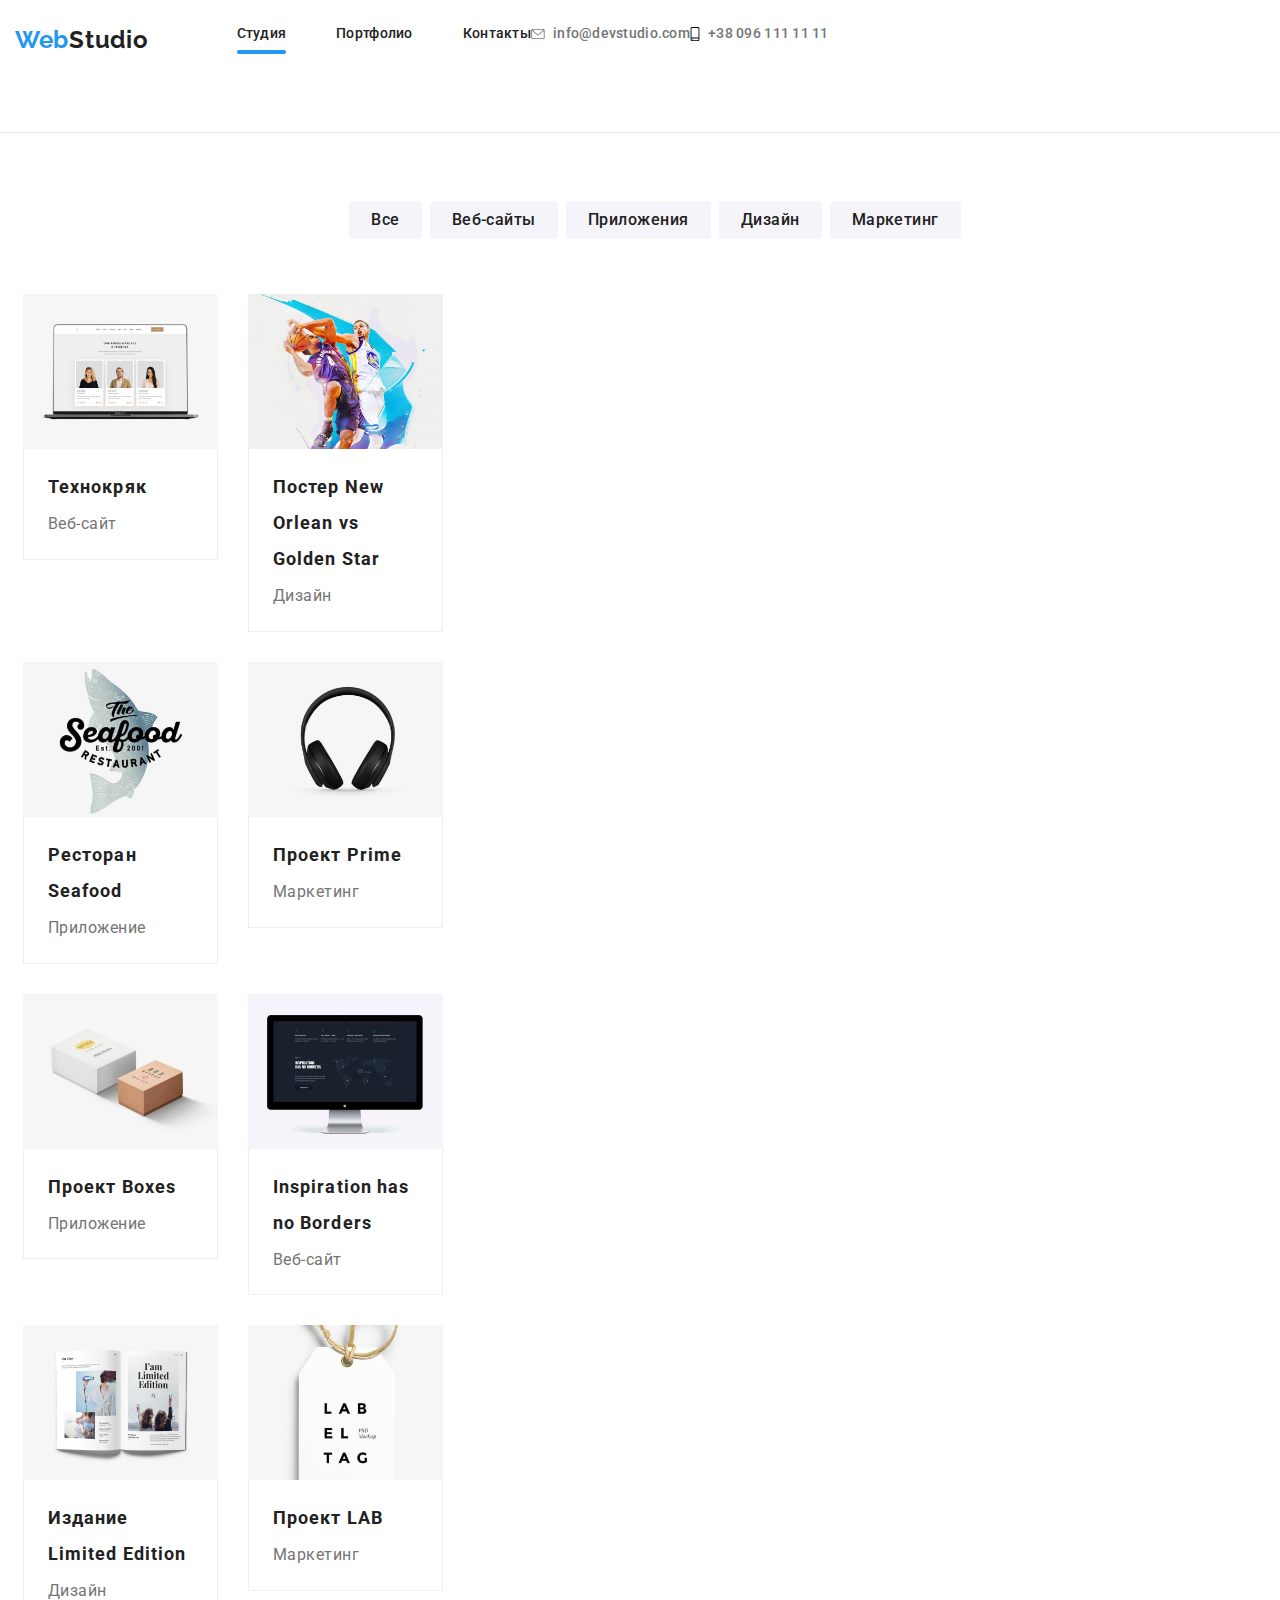
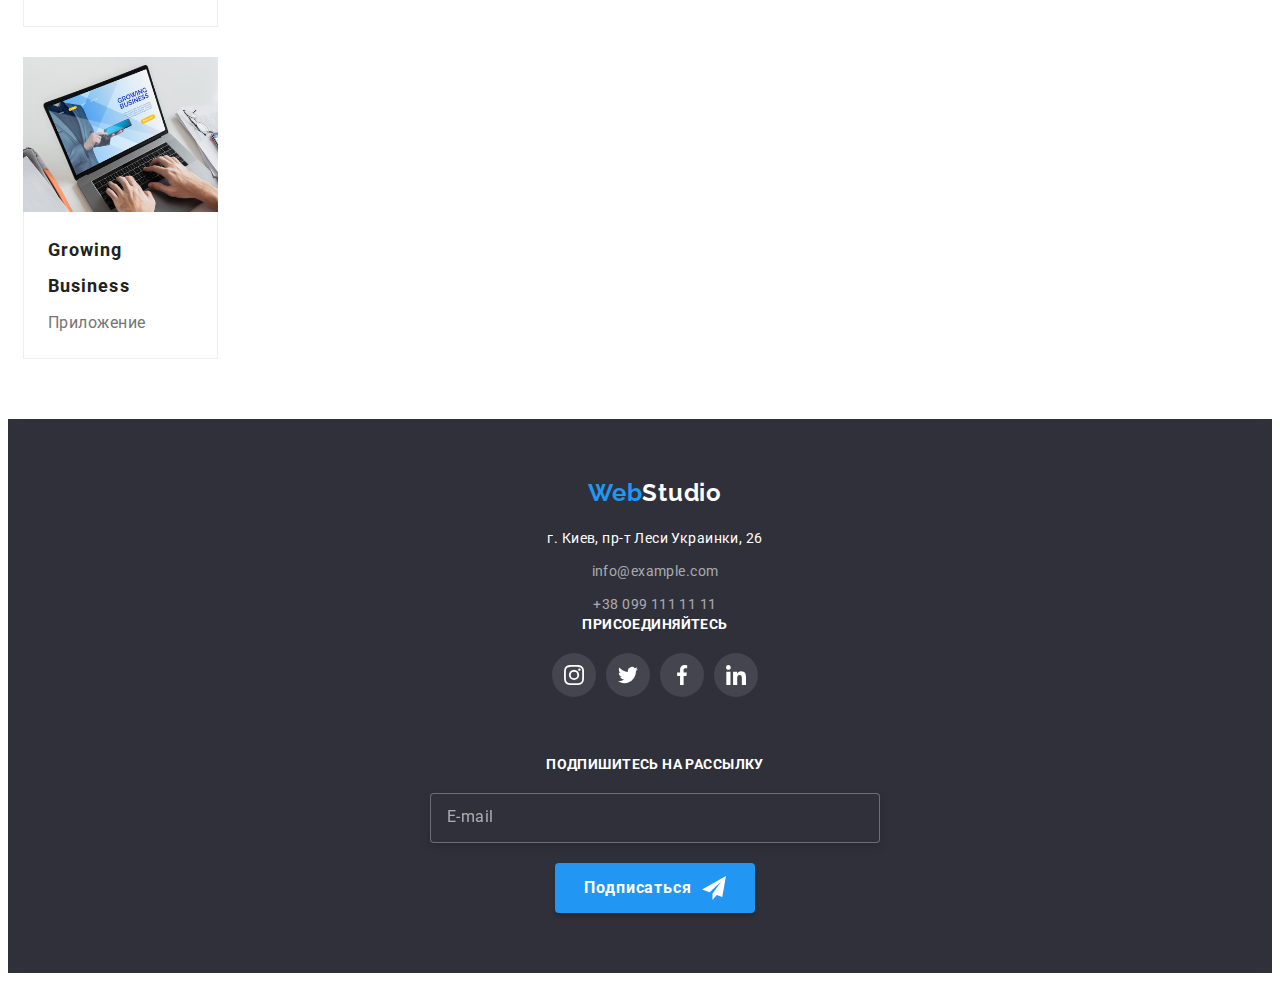
==== commit a7f1c5f1: "добавляет финал 1" ====
--- a/portfolio.html
+++ b/portfolio.html
@@ -31,42 +31,99 @@
             <a class="logo link header__logo" href="./index.html">
               Web<span class="logo-accent">Studio</span>
             </a>
+      
+            <button type="button" class="header-button is-active pointer" aria-expanded="false" aria-controls="nav-container"
+              data-menu-button>
+              <svg width="" height="" aria-label="Переключатель мобильного меню">
+                <use class="header-button__cross" href="./images/icon/sprite-all.svg#icon-close-burger"></use>
+                <use class="header-button__menu" href="./images/icon/sprite-all.svg#icon-menu-burger"></use>
+              </svg>
+            </button>
+      
+            <!--мобільне мєню-->
+            <div class="mobile-container is-open" id="nav-container" data-menu>
+              <ul class="mobile-list">
+                <li class="mobile-list__item">
+                  <a class="mobile-list__link link" href="./index.html">Студия</a>
+                </li>
+                <li class="mobile-list__item">
+                  <a class="mobile-list__link link" href="./portfolio.html">Портфолио</a>
+                </li>
+                <li class="mobile-list__item">
+                  <a class="mobile-list__link link" href="#contacts">Контакты</a>
+                </li>
+              </ul>
+      
+              <div class="mobile-group">
+                <ul class="mobile-contact">
+                  <li class="mobile-contact__item">
+                    <a class="mobile-contact__link--color link" href="mailto:info@devstudio.com">
+                      +38 096 111 11 11
+                    </a>
+                  </li>
+                  <li class="mobile-contact__item">
+                    <a class="mobile-contact__link link" href="tel:+380961111111">
+                      info@devstudio.com
+                    </a>
+                  </li>
+                </ul>
+                <ul class="mobile-socials">
+                  <li class="mobile-socials__item">
+                    <a class="mobile-socials__link link" href="">Instagram</a>
+                  </li>
+                  <li class="mobile-socials__item">
+                    <a class="mobile-socials__link link" href="">Twitter</a>
+                  </li>
+                  <li class="mobile-socials__item">
+                    <a class="mobile-socials__link link" href="">Facebook</a>
+                  </li>
+                  <li class="mobile-socials__item">
+                    <a class="mobile-socials__link link" href="">LinkedIn</a>
+                  </li>
+                </ul>
+              </div>
+            </div>
+      
+            <!--навігація сайту-->
             <ul class="nav-list">
               <li class="nav-list__item">
-                <a class="nav-list__link link" href="./index.html">Студия</a>
+                <a class="nav-list__link link nav-list__link--current" href="./index.html">Студия</a>
               </li>
               <li class="nav-list__item">
-                <a class="nav-list__link link nav-list__link--current" href="./portfolio.html">Портфолио</a>
+                <a class="nav-list__link link" href="./portfolio.html">Портфолио</a>
               </li>
               <li class="nav-list__item">
                 <a class="nav-list__link link" href="#contacts">Контакты</a>
               </li>
             </ul>
           </nav>
-          <ul class="contact-list">
-            <li class="contact-list__item">
-              <a class="contact-link link" href="mailto:info@devstudio.com">
-                <svg class="contact-link__icon--mail">
-                  <use href="./images/icon/sprite-all.svg#icon-mail-envelope"></use>
-                </svg>
-                info@devstudio.com
-              </a>
-            </li>
-            <li class="contact-list__item">
-              <a class="contact-link link" href="tel:+380961111111">
-                <svg class="contact-link__icon--phon">
-                  <use href="./images/icon/sprite-all.svg#icon-smartphone"></use>
-                </svg>
-                +38 096 111 11 11
-              </a>
-            </li>
-          </ul>
+      
+          <div class="contact-wrapper">
+            <ul class="contact-list">
+              <li class="contact-list__item">
+                <a class="contact-link link" href="mailto:info@devstudio.com">
+                  <svg class="contact-link__icon--mail" width="" height="">
+                    <use href="./images/icon/sprite-all.svg#icon-mail-envelope"></use>
+                  </svg>
+                  info@devstudio.com
+                </a>
+              </li>
+              <li class="contact-list__item">
+                <a class="contact-link link" href="tel:+380961111111">
+                  <svg class="contact-link__icon--phon" width="" height="">
+                    <use href="./images/icon/sprite-all.svg#icon-smartphone"></use>
+                  </svg>
+                  +38 096 111 11 11
+                </a>
+              </li>
+            </ul>
+          </div>
         </div>
       </header>
 
     <!--уникальный контент работ-->
     <main>
-        <section class="work section">
+        <section class="section">
           <div class="container">
 
             <!--скрытый заголовок работ-->
@@ -331,6 +388,7 @@
     </footer>
 
   <script src="./js/modal.js"></script>
+  <script src="./js/mobile-menu.js"></script>
 
    <Script>
      const { height: headerHeight } = document
--- a/css/main.min.css
+++ b/css/main.min.css
@@ -1,3 +1,3 @@
 :root{--main-font: 'Roboto', sans-serif;--logo-font: 'Raleway', sans-serif;--accent-txt-cl: #ffffff;--primary-txt-cl: #757575;--footer-txt-cl: rgba(255, 255, 255, 0.6);--title-txt-cl: #212121;--secondary-txt-cl: #2196f3;--main-bg-cl: #2f303a;--section-bg-cl: #f5f4fa;--top-border-cl: #ececec;--border-cl: #eeeeee;--icon-color: #afb1b8;--footer-bg-icon: rgba(255, 255, 255, 0.1);--about-element-cl: rgba(47, 48, 58, 0.8);--overlay-color: rgba(33, 150, 243, 0.9);--backdrop-cl: rgba(0, 0, 0, 0.2);--time-change: 250ms;--time-steps: cubic-bezier(0.4, 0, 0.2, 1)
-}.visually-hidden{position:absolute;width:1px;height:1px;margin:-1px;border:0;padding:0;white-space:nowrap;clip-path:inset(100%);clip:rect(0 0 0 0);overflow:hidden}h1,h2,h3,h4,p{margin-top:0;margin-bottom:0}h1:last-child,h2:last-child,h3:last-child,h4:last-child,p{margin-bottom:0}ul{padding-left:0;margin-top:0;margin-bottom:0;list-style:none}.link{text-decoration:none}.body{font-family:var(--main-font);font-size:14px;line-height:1.71;letter-spacing:0.03em;background-color:var(--accent-txt-cl);color:var(--primary-txt-cl)}.section{padding:60px 0px}img{display:block;height:auto;max-width:100%}.pointer{cursor:pointer}.hero__btn{display:flex;align-items:center;text-align:center;margin-left:auto;margin-right:auto;padding:10px 32px;font-family:var(--main-font);font-weight:700;font-size:16px;line-height:1.9;border-radius:4px;border:transparent;letter-spacing:0.06em;color:var(--accent-txt-cl);background-color:var(--secondary-txt-cl)}.container{padding-left:15px;padding-right:15px;margin-left:auto;margin-right:auto}@media screen and (min-width: 480px){.container{width:480px}}@media screen and (min-width: 768px){.container{width:768px;margin-left:0}}.subtitle{font-weight:700;letter-spacing:0.03em;color:var(--title-txt-cl)}.descr{font-weight:400}.logo{font-family:var(--logo-font);font-weight:700;font-size:24px;line-height:1.17;letter-spacing:0.03em;color:var(--secondary-txt-cl)}.header__logo{margin-right:88px}.logo-accent{letter-spacing:0.03em;color:var(--title-txt-cl)}.header{position:fixed;z-index:2;top:0;left:0;width:100%;min-height:60px;border-bottom:1px solid var(--top-border-cl);background-color:var(--accent-txt-cl)}@media screen and (min-width: 768px){.header__container{display:flex;align-items:center;min-height:80px}}.header__nav{display:flex;align-items:center}@media screen and (min-width: 768px){.nav-list{display:flex}}.nav-list__item{position:relative;margin-right:50px}.nav-list__item:last-child{margin-right:0}.nav-list__link{display:block;padding:32px 0px;font-weight:500;font-size:14px;line-height:1.14;letter-spacing:0.02em;color:var(--title-txt-cl);transition-property:color;transition-duration:var(--time-change);transition-timing-function:var(--time-steps);transition-delay:100ms}.nav-list__link:hover,.nav-list__link:focus{color:var(--secondary-txt-cl)}.nav-list__link--current::after{content:'';position:absolute;left:0px;bottom:0px;display:block;width:100%;height:4px;background:var(--secondary-txt-cl);border-radius:2px}@media screen and (min-width: 768px){.contact-list .contact-link{font-family:var(--main-font);font-weight:500;font-size:12px;line-height:1.17;letter-spacing:0.02em}}@media screen and (min-width: 768px){.contact-list__item{margin-left:84px;margin-bottom:10px}}.contact-link{display:flex;align-items:center;font-weight:500;font-size:14px;line-height:1.14;letter-spacing:0.02em;color:var(--primary-txt-cl);transition-property:color;transition-duration:var(--time-change);transition-timing-function:var(--time-steps);transition-delay:100ms}.contact-link:hover,.contact-link:focus{color:var(--secondary-txt-cl)}.contact-link__icon--mail{margin-right:8px;fill:currentColor;width:14px;height:10px}.contact-link__icon--phon{margin-right:8px;width:10px;height:14px}.hero{min-width:480px;max-height:400px;margin-left:auto;margin-right:auto;padding-top:118px;padding-bottom:118px;background-color:var(--main-bg-cl)}.hero__title{width:360px;margin-left:auto;margin-right:auto;margin-bottom:30px;align-items:center;font-weight:900;font-size:26px;line-height:1.62;text-align:center;letter-spacing:0.06em;text-transform:uppercase;color:var(--accent-txt-cl)}@media screen and (min-width: 768px){.benefits-list{display:flex;flex-wrap:wrap;margin:-15px}}@media screen and (min-width: 768px){.benefits-list__item{width:354px;margin:15px}}.benefits-list__container{display:flex;justify-content:center;align-items:center;margin-bottom:30px;width:450px;height:120px;background:var(--section-bg-cl);border-radius:4px}@media screen and (min-width: 768px){.benefits-list__container{width:354px;height:120px}}.benefits-list__icon{width:70px;height:70px}.benefits-list__title{min-width:480px;margin-bottom:10px;font-size:14px;line-height:1.14;text-align:center;letter-spacing:0.03em;text-transform:uppercase}@media screen and (min-width: 768px){.benefits-list__title{text-align:left}}.benefits-list__description{font-size:14px;line-height:1.71;letter-spacing:0.03em;margin-bottom:30px}.about{padding-top:0px}@media screen and (min-width: 768px){.about{display:none}}.about-list{display:flex}.about-list__item{position:relative}.about-list__item:not(:last-child){margin-right:30px}.about-list__label{position:absolute;display:flex;align-items:center;justify-content:center;bottom:0;right:0;width:100%;height:70px;font-family:var(--main-font);font-weight:700;font-size:14px;line-height:1.14;letter-spacing:0.03em;text-transform:uppercase;color:var(--accent-txt-cl);background-color:var(--about-element-cl)}.about-title{margin-bottom:50px;font-weight:700;font-size:36px;line-height:1.17;text-align:center;letter-spacing:0.03em;color:var(--title-txt-cl)}.team{min-width:480px;padding-top:0px;background-color:var(--section-bg-cl)}.team-title{margin-bottom:50px;font-weight:700;font-size:36px;line-height:1.17;text-align:center;letter-spacing:0.03em;color:var(--title-txt-cl)}@media screen and (min-width: 768px){.team-title{margin-bottom:30px}}@media screen and (min-width: 768px){.team-list{display:flex;flex-wrap:wrap;margin:-15px}}.team-list__item{background-color:var(--accent-txt-cl);box-shadow:0px 1px 3px rgba(0,0,0,0.12),0px 1px 1px rgba(0,0,0,0.14),0px 2px 1px rgba(0,0,0,0.2);border-radius:0px 0px 4px 4px}.team-list__item:not(:last-child){margin-bottom:30px}@media screen and (min-width: 768px){.team-list__item{width:354px;margin:15px}}.team-list__wrapper{padding-top:30px;padding-bottom:30px}@media screen and (min-width: 768px){.team-list__wrapper{padding-bottom:24px}}.team-list__title{margin-bottom:10px;font-weight:500;font-size:16px;line-height:1.19;text-align:center;letter-spacing:0.03em;color:var(--title-txt-cl)}.team-list__descr{margin-bottom:16px;font-weight:400;font-size:16px;line-height:1.19;text-align:center;letter-spacing:0.03em}.social-list{display:flex;justify-content:center}.social-item:not(:last-child){margin-right:10px}.social-link{display:flex;align-items:center;justify-content:center;width:44px;height:44px;border-radius:50px;fill:var(--icon-color);transition-property:background-color, fill;transition-duration:var(--time-change);transition-timing-function:var(--time-steps);transition-delay:100ms}.social-link:hover,.social-link:focus{background-color:var(--secondary-txt-cl);fill:var(--accent-txt-cl)}.social-icon{width:20px;height:20px}.client-title{margin-bottom:50px;font-weight:700;font-size:28px;line-height:1.18;text-align:center;letter-spacing:0.03em;color:var(--title-txt-cl)}.client-list{display:flex;flex-wrap:wrap;margin:-15px}.client-link{display:flex;align-items:center;justify-content:center;width:210px;height:92px;fill:var(--icon-color);border:1px solid var(--icon-color);box-sizing:border-box;border-radius:4px;transition-property:fill, border;transition-duration:var(--time-change);transition-timing-function:var(--time-steps);transition-delay:100ms}@media screen and (min-width: 768px){.client-link{width:226px}}.client-link:hover,.client-link:focus{fill:var(--secondary-txt-cl);border:1px solid var(--secondary-txt-cl)}.client-item{margin:15px}.client-icon{width:106px;height:60px}.work-list{display:flex;margin-left:auto;margin-right:auto;margin-bottom:40px}@media screen and (max-width: 767px){.work-list{flex-wrap:wrap}}@media screen and (min-width: 768px){.work-list{justify-content:center}}.work-item-btn:not(:last-child){margin-right:8px}.work-item-btn:nth-child(-n+3){margin-bottom:15px}.work-btn{border:transparent;border-radius:4px;padding:6px 22px;font-family:var(--main-font);font-weight:500;font-size:16px;line-height:1.62;text-align:center;letter-spacing:0.03em;color:var(--title-txt-cl);background-color:var(--section-bg-cl);transition-property:background-color, color, box-shadow;transition-duration:var(--time-change);transition-timing-function:var(--time-steps);transition-delay:100ms}.work-btn:hover,.work-btn:focus{background-color:var(--secondary-txt-cl);color:var(--accent-txt-cl);box-shadow:0px 3px 1px rgba(0,0,0,0.1),0px 1px 2px rgba(0,0,0,0.08),0px 2px 2px rgba(0,0,0,0.12)}@media screen and (min-width: 768px){.list-pic{display:flex;flex-wrap:wrap;margin:-15px}}@media screen and (max-width: 767px){.list-pic__item:not(:last-child){margin-bottom:30px}}@media screen and (min-width: 768px){.list-pic__item{flex-basis:calc((100% - 2 * 30px) / 2);margin:15px}}.list-pic__link{display:block;transition-property:box-shadow;transition-duration:var(--time-change);transition-timing-function:var(--time-steps);transition-delay:100ms}.list-pic__link:hover,.list-pic__link:focus{box-shadow:0px 1px 1px rgba(0,0,0,0.12),0px 4px 4px rgba(0,0,0,0.06),1px 4px 6px rgba(0,0,0,0.16)}.work-text-wrapper{height:100%;padding-top:20px;padding-right:24px;padding-bottom:20px;padding-left:24px;background:var(--accent-txt-cl);border-right:1px solid var(--border-cl);border-bottom:1px solid var(--border-cl);border-left:1px solid var(--border-cl)}.work-title{margin-bottom:4px;font-weight:700;font-size:18px;line-height:2;letter-spacing:0.06em;color:var(--title-txt-cl)}.work-descr{font-weight:400;font-size:16px;line-height:1.87;letter-spacing:0.03em;color:var(--primary-txt-cl)}.list-pic__thumb{position:relative;overflow:hidden}.overlay-thumb{position:absolute;top:0px;left:0px;width:100%;height:100%;padding:63px 24px;transform:translateY(100%);transition:transform var(--time-change) var(--time-steps);background:var(--overlay-color)}.list-pic__link:hover .overlay-thumb,.list-pic__link:focus .overlay-thumb{transform:translateY(0)}.overlay-thumb__txt{font-family:var(--main-font);font-weight:400;font-size:18px;line-height:1.56;letter-spacing:0.03em;color:var(--accent-txt-cl)}.footer{display:block;min-width:480px;max-height:603px;padding-top:60px;padding-bottom:60px;background-color:var(--main-bg-cl)}@media screen and (min-width: 768px){.footer-container__position{display:flex;align-items:center;justify-content:space-around;margin-bottom:60px}}.join-wrapper{text-align:center;margin-top:60px}@media screen and (min-width: 768px){.join-wrapper{margin-top:0px}}.footer-title{margin-bottom:20px;font-weight:700;font-size:14px;line-height:1.14;text-transform:uppercase;color:var(--accent-txt-cl)}.address-item{margin-bottom:9px}.address-item:last-child{margin-bottom:0px}.address-item .address-link{display:block;text-align:center;font-family:var(--main-font);font-style:normal;font-weight:400;font-size:14px;line-height:1.71;letter-spacing:0.03em;color:var(--accent-txt-cl)}.address-link-contact{display:block;text-align:center;font-style:normal;color:var(--footer-txt-cl)}.join-list{display:flex;justify-content:center;margin-bottom:60px}.join-item:not(:last-child){margin-right:10px}.footer-social-link{display:inline-flex;align-items:center;justify-content:center;width:44px;height:44px;border-radius:50%;background-color:var(--footer-bg-icon);fill:var(--accent-txt-cl);transition-property:background-color, fill;transition-duration:var(--time-change);transition-timing-function:var(--time-steps);transition-delay:100ms}.footer-social-link:hover,.footer-social-link:focus{background-color:var(--secondary-txt-cl)}.container-logo{margin-bottom:20px}.footer-logo{display:block;font-family:var(--logo-font);font-weight:700;font-size:24px;line-height:1.17;text-align:center;letter-spacing:0.03em;color:var(--secondary-txt-cl)}.footer-logo-accent{color:var(--accent-txt-cl)}.mailing-button{display:flex;align-items:center;justify-content:center;margin-left:auto;margin-right:auto;width:200px;height:50px;padding:0px;border:transparent;background-color:var(--secondary-txt-cl);box-shadow:0px 4px 4px rgba(0,0,0,0.15);border-radius:4px}.mailing-txt{margin-right:10px;font-family:var(--main-font);font-weight:700;font-size:16px;line-height:1.88;letter-spacing:0.06em;color:var(--accent-txt-cl)}.mailing-icon{width:24px;height:24px;fill:var(--accent-txt-cl)}.mailing-title{display:block;margin-bottom:20px;font-family:var(--main-font);font-weight:700;font-size:14px;line-height:1.14;text-align:center;letter-spacing:0.03em;text-transform:uppercase;color:var(--accent-txt-cl)}.form-input{width:450px;height:50px;margin-bottom:20px;padding:15px 16px;border:1px solid rgba(255,255,255,0.3);box-sizing:border-box;filter:drop-shadow(0px 4px 4px rgba(0,0,0,0.15));border-radius:4px;background-color:var(--main-bg-cl);outline:none}.form-input::placeholder{font-family:var(--main-font);font-weight:400;font-size:16px;line-height:1.25;letter-spacing:0.03em;color:var(--footer-txt-cl)}.form-input:focus{border-color:var(--secondary-txt-cl)}@media screen and (min-width: 768px){.form-input{display:block;margin-left:auto;margin-right:auto}}.backdrop{position:fixed;z-index:3;top:0;left:0;width:100%;height:100%;background-color:var(--backdrop-cl)}.backdrop.is-hidden{opacity:0;pointer-events:none;transition:opacity var(--time-change) var(--time-steps)}.backdrop.is-hidden .modal{transform:translate(-50%, -50%) scale(0.8)}.modal{position:absolute;top:50%;left:48%;width:450px;height:609px;background-color:var(--accent-txt-cl);box-shadow:0px 1px 3px rgba(0,0,0,0.12),0px 1px 1px rgba(0,0,0,0.14),0px 2px 1px rgba(0,0,0,0.2);border-radius:4px;transform:translate(-50%, -50%) scale(1);transition:transform var(--time-change) var(--time-steps)}.call-form{padding:40px}.form-contents{display:block;margin-bottom:12px;font-family:var(--main-font);font-weight:700;font-size:20px;line-height:1.5;text-align:center;letter-spacing:0.03em;color:var(--title-txt-cl)}.form-group{display:flex;flex-direction:column;margin-bottom:10px}.label{margin-bottom:4px;font-weight:400;font-size:12px;line-height:1.17;letter-spacing:0.01em}.input-wrapper{position:relative}.call-input{padding:12px 12px 12px 42px;width:100%;height:40px;outline:none;border:1px solid rgba(33,33,33,0.2);box-sizing:border-box;border-radius:4px}.call-input:focus+.icon-call,.call-input:hover{fill:var(--secondary-txt-cl);border-color:var(--secondary-txt-cl)}.icon-call{position:absolute;top:14px;left:15px}.form-comment{margin-bottom:20px}.agreement{display:flex;align-items:center;justify-content:center;margin-bottom:30px}.agreement-label{display:flex;align-items:center;justify-content:center}.clos-modal{position:absolute;right:8px;top:8px;width:30px;height:30px;background-color:var(--accent-txt-cl);border:1px solid rgba(0,0,0,0.1);box-sizing:border-box;border-radius:50%}.clos-modal:hover,.clos-modal:focus{fill:var(--secondary-txt-cl)}.clos-icon{width:11px;height:11px}.call-sabmit{display:block;border:transparent;margin-left:auto;margin-right:auto;width:200px;height:50px;font-family:var(--main-font);font-weight:700;font-size:16px;line-height:1.88;letter-spacing:0.06em;color:var(--accent-txt-cl);background:var(--secondary-txt-cl);box-shadow:0px 4px 4px rgba(0,0,0,0.15);border-radius:4px}.agreement-label__checkbox{position:absolute;width:1px;height:1px;margin:-1px;border:0;padding:0;white-space:nowrap;clip-path:inset(100%);clip:rect(0 0 0 0);overflow:hidden}.agreement-label__icon{margin-right:7px;border:1.2px solid var(--title-txt-cl);border-radius:2px;fill:var(--accent-txt-cl)}.agreement-label__checkbox:checked+.agreement-label__icon{background-color:var(--secondary-txt-cl);border-radius:2px;border-color:transparent}.agreement-label__txt{font-family:var(--main-font);font-weight:400;font-size:12px;line-height:1.17;letter-spacing:0.03em;color:var(--primary-txt-cl)}textarea{display:block;resize:none;padding:12px 16px;width:100%;height:120px;outline:none;border:1px solid rgba(33,33,33,0.2);box-sizing:border-box;border-radius:4px}textarea:focus,textarea:hover{border-color:var(--secondary-txt-cl)}
+}.visually-hidden{position:absolute;width:1px;height:1px;margin:-1px;border:0;padding:0;white-space:nowrap;clip-path:inset(100%);clip:rect(0 0 0 0);overflow:hidden}h1,h2,h3,h4,p{margin-top:0;margin-bottom:0}h1:last-child,h2:last-child,h3:last-child,h4:last-child,p{margin-bottom:0}ul{padding-left:0;margin-top:0;margin-bottom:0;list-style:none}.link{text-decoration:none}.body{font-family:var(--main-font);font-size:14px;line-height:1.71;letter-spacing:0.03em;background-color:var(--accent-txt-cl);color:var(--primary-txt-cl)}.section{min-width:480px;padding:60px 0px}img{display:block;height:auto;max-width:100%}.pointer{cursor:pointer}.hero__btn{display:flex;align-items:center;text-align:center;margin-left:auto;margin-right:auto;padding:10px 32px;font-family:var(--main-font);font-weight:700;font-size:16px;line-height:1.9;border-radius:4px;border:transparent;letter-spacing:0.06em;color:var(--accent-txt-cl);background-color:var(--secondary-txt-cl)}.container{width:100%;padding-left:15px;padding-right:15px;margin-left:auto;margin-right:auto}.subtitle{font-weight:700;letter-spacing:0.03em;color:var(--title-txt-cl)}.descr{font-weight:400}.logo{font-family:var(--logo-font);font-weight:700;font-size:24px;line-height:1.17;letter-spacing:0.03em;color:var(--secondary-txt-cl)}@media screen and (min-width: 768px){.logo{margin-right:88px}}.logo-accent{color:var(--title-txt-cl)}@media screen and (min-width: 768px){.header-button{display:none}}@media screen and (max-width: 767px){.header-button{position:relative;z-index:50;display:inline-flex;width:40px;height:40px;padding:0;border:none;background-color:transparent}.header-button .header-button__menu{display:none}.header-button .header-button__cross{display:block}.header-button.is-active .header-button__menu{display:block}.header-button.is-active .header-button__cross{display:none}.header-button:hover,.header-button:focus{fill:var(--secondary-txt-cl)}}@media screen and (min-width: 768px){.mobile-container{display:none}}@media screen and (max-width: 767px){.mobile-container{position:fixed;z-index:20;top:0;left:0;width:100vh;height:100vh;display:flex;flex-direction:column;padding:48px 40px;background-color:var(--accent-txt-cl)}.mobile-container.is-open{display:none}}@media screen and (max-width: 767px){.mobile-list__item:not(:last-child){margin-bottom:32px}}@media screen and (max-width: 767px){.mobile-list__link{font-family:var(--main-font);font-weight:500;font-size:40px;line-height:1.17;letter-spacing:0.02em;color:var(--title-txt-cl)}}@media screen and (max-width: 767px){.mobile-group{margin-top:auto}}@media screen and (max-width: 767px){.mobile-contact{margin-bottom:64px}}@media screen and (max-width: 767px){.mobile-contact__item:nth-child(-n+1){margin-bottom:32px}}@media screen and (max-width: 767px){.mobile-contact__link--color{font-family:var(--main-font);font-weight:500;font-size:34px;line-height:1.18;letter-spacing:0.02em;color:var(--secondary-txt-cl)}}@media screen and (max-width: 767px){.mobile-contact__link{font-family:var(--main-font);font-weight:500;font-size:24px;line-height:1.17;letter-spacing:0.02em;color:var(--primary-txt-cl)}}@media screen and (max-width: 767px){.mobile-socials{display:flex;flex-wrap:wrap;margin-top:-10px;margin-right:-10px}}@media screen and (max-width: 767px){.mobile-socials__item{margin-top:10px;margin-right:10px}}@media screen and (max-width: 767px){.mobile-socials__link{display:block;padding-right:10px;border-right:1px solid rgba(33,33,33,0.2);font-family:var(--main-font);font-weight:500;font-size:18px;line-height:1.22;letter-spacing:0.02em;color:var(--secondary-txt-cl)}}@media screen and (max-width: 767px){.mobile-socials__item:last-child .mobile-socials__link{padding:0;border:none}}@media screen and (max-width: 767px){.nav-list{display:none}}@media screen and (min-width: 768px){.nav-list{display:flex}}.nav-list__item{position:relative;margin-right:50px}.nav-list__item:last-child{margin-right:0}.nav-list__link{display:block;font-weight:500;font-size:14px;line-height:1.14;letter-spacing:0.02em;color:var(--title-txt-cl);transition-property:color;transition-duration:var(--time-change);transition-timing-function:var(--time-steps);transition-delay:100ms}.nav-list__link:hover,.nav-list__link:focus{color:var(--secondary-txt-cl)}.nav-list__link--current::after{content:'';position:absolute;left:0px;bottom:0px;display:block;width:100%;height:4px;background:var(--secondary-txt-cl);border-radius:2px}@media screen and (max-width: 767px){.contact-list{display:none}}@media screen and (min-width: 1200px){.contact-list{display:flex;align-items:center;margin-left:auto}}@media screen and (min-width: 768px){.contact-link{font-family:var(--main-font);font-weight:500;font-size:12px;line-height:1.17;letter-spacing:0.02em}}@media screen and (min-width: 768px){.contact-link__item{margin-bottom:10px}}.header{position:fixed;z-index:2;top:0;left:0;padding-top:16px;padding-bottom:16px;width:100%;height:60px;border-bottom:1px solid var(--top-border-cl);background-color:var(--accent-txt-cl)}@media screen and (min-width: 768px){.header{width:100%;height:80px;padding-top:26px;padding-bottom:26px}}.header__container{min-width:480px}@media screen and (min-width: 768px){.header__container{min-width:768px;display:flex}}.header__nav{display:flex}@media screen and (max-width: 767px){.header__nav{justify-content:space-between}}@media screen and (min-width: 768px){.contact-list{margin-left:auto}}.contact-link{display:flex;align-items:center;font-weight:500;font-size:14px;line-height:1.14;letter-spacing:0.02em;color:var(--primary-txt-cl);transition-property:color;transition-duration:var(--time-change);transition-timing-function:var(--time-steps);transition-delay:100ms}.contact-link:hover,.contact-link:focus{color:var(--secondary-txt-cl)}.contact-link__icon--mail{margin-right:8px;fill:currentColor;width:14px;height:10px}.contact-link__icon--phon{margin-right:8px;width:10px;height:14px}.hero{min-width:480px;margin-left:auto;margin-right:auto;padding-top:118px;padding-bottom:118px;background-color:var(--main-bg-cl)}@media screen and (min-width: 768px){.hero{min-width:768px}}@media screen and (min-width: 1200px){.hero{max-width:1600px;background-image:linear-gradient(to right, rgba(47,48,58,0.4), rgba(47,48,58,0.4)),url(../images/hero/hero-img.jpg);background-repeat:no-repeat;background-position:center}}.hero__title{width:360px;margin-left:auto;margin-right:auto;margin-bottom:30px;align-items:center;font-weight:900;font-size:26px;line-height:1.62;text-align:center;letter-spacing:0.06em;text-transform:uppercase;color:var(--accent-txt-cl)}.benefits{min-width:480px;margin-left:auto;margin-right:auto}@media screen and (min-width: 768px){.benefits{min-width:768px}}.benefits-list{margin:-15px}@media screen and (min-width: 768px){.benefits-list{display:flex;flex-wrap:wrap}}.benefits-list__item{width:450px}@media screen and (min-width: 768px){.benefits-list__item{width:354px;margin:15px}}.benefits-list__container{display:flex;justify-content:center;align-items:center;margin-bottom:30px;width:450px;height:120px;background:var(--section-bg-cl);border-radius:4px}@media screen and (min-width: 768px){.benefits-list__container{width:354px}}.benefits-list__icon{width:70px;height:70px}.benefits-list__title{min-width:450px;margin-bottom:10px;font-size:14px;line-height:1.14;text-align:center;letter-spacing:0.03em;text-transform:uppercase}@media screen and (min-width: 768px){.benefits-list__title{text-align:left}}.benefits-list__description{font-size:14px;line-height:1.71;letter-spacing:0.03em;margin-bottom:30px}.about{padding-top:0px}@media screen and (max-width: 1170px){.about{display:none}}.about-list{display:flex}.about-list__item{position:relative}.about-list__item:not(:last-child){margin-right:30px}.about-list__label{position:absolute;display:flex;align-items:center;justify-content:center;bottom:0;right:0;width:100%;height:70px;font-family:var(--main-font);font-weight:700;font-size:14px;line-height:1.14;letter-spacing:0.03em;text-transform:uppercase;color:var(--accent-txt-cl);background-color:var(--about-element-cl)}.about-title{margin-bottom:50px;font-weight:700;font-size:36px;line-height:1.17;text-align:center;letter-spacing:0.03em;color:var(--title-txt-cl)}.team{min-width:480px;margin-left:auto;margin-right:auto;padding-top:0px;background-color:var(--section-bg-cl)}@media screen and (min-width: 768px){.team{min-width:768px}}.team-title{margin-bottom:50px;font-weight:700;font-size:36px;line-height:1.17;text-align:center;letter-spacing:0.03em;color:var(--title-txt-cl)}@media screen and (min-width: 768px){.team-title{margin-bottom:30px}}@media screen and (min-width: 768px){.team-list{display:flex;flex-wrap:wrap;margin:-15px}}.team-list__item{background-color:var(--accent-txt-cl);box-shadow:0px 1px 3px rgba(0,0,0,0.12),0px 1px 1px rgba(0,0,0,0.14),0px 2px 1px rgba(0,0,0,0.2);border-radius:0px 0px 4px 4px}@media screen and (min-width: 768px){.team-list__item{width:354px;margin:15px}}.team-list__wrapper{padding-top:30px;padding-bottom:30px}@media screen and (min-width: 768px){.team-list__wrapper{padding-bottom:24px}}.team-list__title{margin-bottom:10px;font-weight:500;font-size:16px;line-height:1.19;text-align:center;letter-spacing:0.03em;color:var(--title-txt-cl)}.team-list__descr{margin-bottom:16px;font-weight:400;font-size:16px;line-height:1.19;text-align:center;letter-spacing:0.03em}.social-list{display:flex;justify-content:center}.social-item:not(:last-child){margin-right:10px}.social-link{display:flex;align-items:center;justify-content:center;width:44px;height:44px;border-radius:50px;fill:var(--icon-color);transition-property:background-color, fill;transition-duration:var(--time-change);transition-timing-function:var(--time-steps);transition-delay:100ms}.social-link:hover,.social-link:focus{background-color:var(--secondary-txt-cl);fill:var(--accent-txt-cl)}.social-icon{width:20px;height:20px}.client{min-width:480px}.client-title{margin-bottom:50px;font-weight:700;font-size:28px;line-height:1.18;text-align:center;letter-spacing:0.03em;color:var(--title-txt-cl)}.client-list{display:flex;flex-wrap:wrap;margin-left:auto;margin-right:auto;margin:-15px}.client-item{flex-basis:calc((100% - 4 * 15px) / 2);margin:15px}.client-link{display:flex;align-items:center;justify-content:center;width:210px;height:92px;fill:var(--icon-color);border:1px solid var(--icon-color);box-sizing:border-box;border-radius:4px;transition-property:fill, border;transition-duration:var(--time-change);transition-timing-function:var(--time-steps);transition-delay:100ms}@media screen and (min-width: 768px){.client-link{width:226px}}.client-link:hover,.client-link:focus{fill:var(--secondary-txt-cl);border:1px solid var(--secondary-txt-cl)}.client-icon{width:106px;height:60px}.work-list{display:flex;margin-left:auto;margin-right:auto;margin-bottom:40px}@media screen and (max-width: 767px){.work-list{flex-wrap:wrap}}@media screen and (min-width: 768px){.work-list{justify-content:center}}.work-item-btn:not(:last-child){margin-right:8px}.work-item-btn:nth-child(-n+3){margin-bottom:15px}.work-btn{border:transparent;border-radius:4px;padding:6px 22px;font-family:var(--main-font);font-weight:500;font-size:16px;line-height:1.62;text-align:center;letter-spacing:0.03em;color:var(--title-txt-cl);background-color:var(--section-bg-cl);transition-property:background-color, color, box-shadow;transition-duration:var(--time-change);transition-timing-function:var(--time-steps);transition-delay:100ms}.work-btn:hover,.work-btn:focus{background-color:var(--secondary-txt-cl);color:var(--accent-txt-cl);box-shadow:0px 3px 1px rgba(0,0,0,0.1),0px 1px 2px rgba(0,0,0,0.08),0px 2px 2px rgba(0,0,0,0.12)}.list-pic{width:450px;margin-left:auto;margin-right:auto}@media screen and (min-width: 768px){.list-pic{display:flex;flex-wrap:wrap;margin:-15px}}@media screen and (max-width: 767px){.list-pic__item:not(:last-child){margin-bottom:30px}}@media screen and (min-width: 768px){.list-pic__item{flex-basis:calc((100% - 2 * 30px) / 2);margin:15px}}.list-pic__link{display:block;transition-property:box-shadow;transition-duration:var(--time-change);transition-timing-function:var(--time-steps);transition-delay:100ms}.list-pic__link:hover,.list-pic__link:focus{box-shadow:0px 1px 1px rgba(0,0,0,0.12),0px 4px 4px rgba(0,0,0,0.06),1px 4px 6px rgba(0,0,0,0.16)}.work-text-wrapper{height:100%;padding-top:20px;padding-right:24px;padding-bottom:20px;padding-left:24px;background:var(--accent-txt-cl);border-right:1px solid var(--border-cl);border-bottom:1px solid var(--border-cl);border-left:1px solid var(--border-cl)}.work-title{margin-bottom:4px;font-weight:700;font-size:18px;line-height:2;letter-spacing:0.06em;color:var(--title-txt-cl)}.work-descr{font-weight:400;font-size:16px;line-height:1.87;letter-spacing:0.03em;color:var(--primary-txt-cl)}.list-pic__thumb{position:relative;overflow:hidden}.overlay-thumb{position:absolute;top:0px;left:0px;width:100%;height:100%;padding:63px 24px;transform:translateY(100%);transition:transform var(--time-change) var(--time-steps);background:var(--overlay-color)}.list-pic__link:hover .overlay-thumb,.list-pic__link:focus .overlay-thumb{transform:translateY(0)}.overlay-thumb__txt{font-family:var(--main-font);font-weight:400;font-size:18px;line-height:1.56;letter-spacing:0.03em;color:var(--accent-txt-cl)}.footer{display:block;min-width:480px;max-height:603px;padding-top:60px;padding-bottom:60px;background-color:var(--main-bg-cl)}@media screen and (min-width: 768px){.footer-container__position{display:flex;align-items:center;justify-content:space-around;margin-bottom:60px}}.join-wrapper{text-align:center;margin-top:60px}@media screen and (min-width: 768px){.join-wrapper{margin-top:0px}}.footer-title{margin-bottom:20px;font-weight:700;font-size:14px;line-height:1.14;text-transform:uppercase;color:var(--accent-txt-cl)}.address-item{margin-bottom:9px}.address-item:last-child{margin-bottom:0px}.address-item .address-link{display:block;text-align:center;font-family:var(--main-font);font-style:normal;font-weight:400;font-size:14px;line-height:1.71;letter-spacing:0.03em;color:var(--accent-txt-cl)}.address-link-contact{display:block;text-align:center;font-style:normal;color:var(--footer-txt-cl)}.join-list{display:flex;justify-content:center;margin-bottom:60px}.join-item:not(:last-child){margin-right:10px}.footer-social-link{display:inline-flex;align-items:center;justify-content:center;width:44px;height:44px;border-radius:50%;background-color:var(--footer-bg-icon);fill:var(--accent-txt-cl);transition-property:background-color, fill;transition-duration:var(--time-change);transition-timing-function:var(--time-steps);transition-delay:100ms}.footer-social-link:hover,.footer-social-link:focus{background-color:var(--secondary-txt-cl)}.container-logo{margin-bottom:20px}.footer-logo{display:block;font-family:var(--logo-font);font-weight:700;font-size:24px;line-height:1.17;text-align:center;letter-spacing:0.03em;color:var(--secondary-txt-cl)}.footer-logo-accent{color:var(--accent-txt-cl)}.mailing-button{display:flex;align-items:center;justify-content:center;margin-left:auto;margin-right:auto;width:200px;height:50px;padding:0px;border:transparent;background-color:var(--secondary-txt-cl);box-shadow:0px 4px 4px rgba(0,0,0,0.15);border-radius:4px}.mailing-txt{margin-right:10px;font-family:var(--main-font);font-weight:700;font-size:16px;line-height:1.88;letter-spacing:0.06em;color:var(--accent-txt-cl)}.mailing-icon{width:24px;height:24px;fill:var(--accent-txt-cl)}.mailing-title{display:block;margin-bottom:20px;font-family:var(--main-font);font-weight:700;font-size:14px;line-height:1.14;text-align:center;letter-spacing:0.03em;text-transform:uppercase;color:var(--accent-txt-cl)}.form-input{width:450px;height:50px;margin-bottom:20px;padding:15px 16px;border:1px solid rgba(255,255,255,0.3);box-sizing:border-box;filter:drop-shadow(0px 4px 4px rgba(0,0,0,0.15));border-radius:4px;background-color:var(--main-bg-cl);outline:none}.form-input::placeholder{font-family:var(--main-font);font-weight:400;font-size:16px;line-height:1.25;letter-spacing:0.03em;color:var(--footer-txt-cl)}.form-input:focus{border-color:var(--secondary-txt-cl)}@media screen and (min-width: 768px){.form-input{display:block;margin-left:auto;margin-right:auto}}.backdrop{position:fixed;z-index:3;top:0;left:0;width:100%;height:100%;background-color:var(--backdrop-cl);overflow-y:scroll}.backdrop.is-hidden{opacity:0;pointer-events:none;transition:opacity var(--time-change) var(--time-steps)}.backdrop.is-hidden .modal{transform:translate(-50%, -50%) scale(0.8)}.modal{position:absolute;top:50%;left:48%;width:450px;height:609px;background-color:var(--accent-txt-cl);box-shadow:0px 1px 3px rgba(0,0,0,0.12),0px 1px 1px rgba(0,0,0,0.14),0px 2px 1px rgba(0,0,0,0.2);border-radius:4px;transform:translate(-50%, -50%) scale(1);transition:transform var(--time-change) var(--time-steps)}.call-form{padding:40px}.form-contents{display:block;margin-bottom:12px;font-family:var(--main-font);font-weight:700;font-size:20px;line-height:1.5;text-align:center;letter-spacing:0.03em;color:var(--title-txt-cl)}.form-group{display:flex;flex-direction:column;margin-bottom:10px}.label{margin-bottom:4px;font-weight:400;font-size:12px;line-height:1.17;letter-spacing:0.01em}.input-wrapper{position:relative}.call-input{padding:12px 12px 12px 42px;width:100%;height:40px;outline:none;border:1px solid rgba(33,33,33,0.2);box-sizing:border-box;border-radius:4px}.call-input:focus+.icon-call,.call-input:hover{fill:var(--secondary-txt-cl);border-color:var(--secondary-txt-cl)}.icon-call{position:absolute;top:14px;left:15px}.form-comment{margin-bottom:20px}.agreement{display:flex;align-items:center;justify-content:center;margin-bottom:30px}.agreement-label{display:flex;align-items:center;justify-content:center}.clos-modal{position:absolute;right:8px;top:8px;width:30px;height:30px;background-color:var(--accent-txt-cl);border:1px solid rgba(0,0,0,0.1);box-sizing:border-box;border-radius:50%}.clos-modal:hover,.clos-modal:focus{fill:var(--secondary-txt-cl)}.clos-icon{width:11px;height:11px}.call-sabmit{display:block;border:transparent;margin-left:auto;margin-right:auto;width:200px;height:50px;font-family:var(--main-font);font-weight:700;font-size:16px;line-height:1.88;letter-spacing:0.06em;color:var(--accent-txt-cl);background:var(--secondary-txt-cl);box-shadow:0px 4px 4px rgba(0,0,0,0.15);border-radius:4px}.agreement-label__checkbox{position:absolute;width:1px;height:1px;margin:-1px;border:0;padding:0;white-space:nowrap;clip-path:inset(100%);clip:rect(0 0 0 0);overflow:hidden}.agreement-label__icon{margin-right:7px;border:1.2px solid var(--title-txt-cl);border-radius:2px;fill:var(--accent-txt-cl)}.agreement-label__checkbox:checked+.agreement-label__icon{background-color:var(--secondary-txt-cl);border-radius:2px;border-color:transparent}.agreement-label__txt{font-family:var(--main-font);font-weight:400;font-size:12px;line-height:1.17;letter-spacing:0.03em;color:var(--primary-txt-cl)}textarea{display:block;resize:none;padding:12px 16px;width:100%;height:120px;outline:none;border:1px solid rgba(33,33,33,0.2);box-sizing:border-box;border-radius:4px}textarea:focus,textarea:hover{border-color:var(--secondary-txt-cl)}
 /*# sourceMappingURL=main.min.css.map */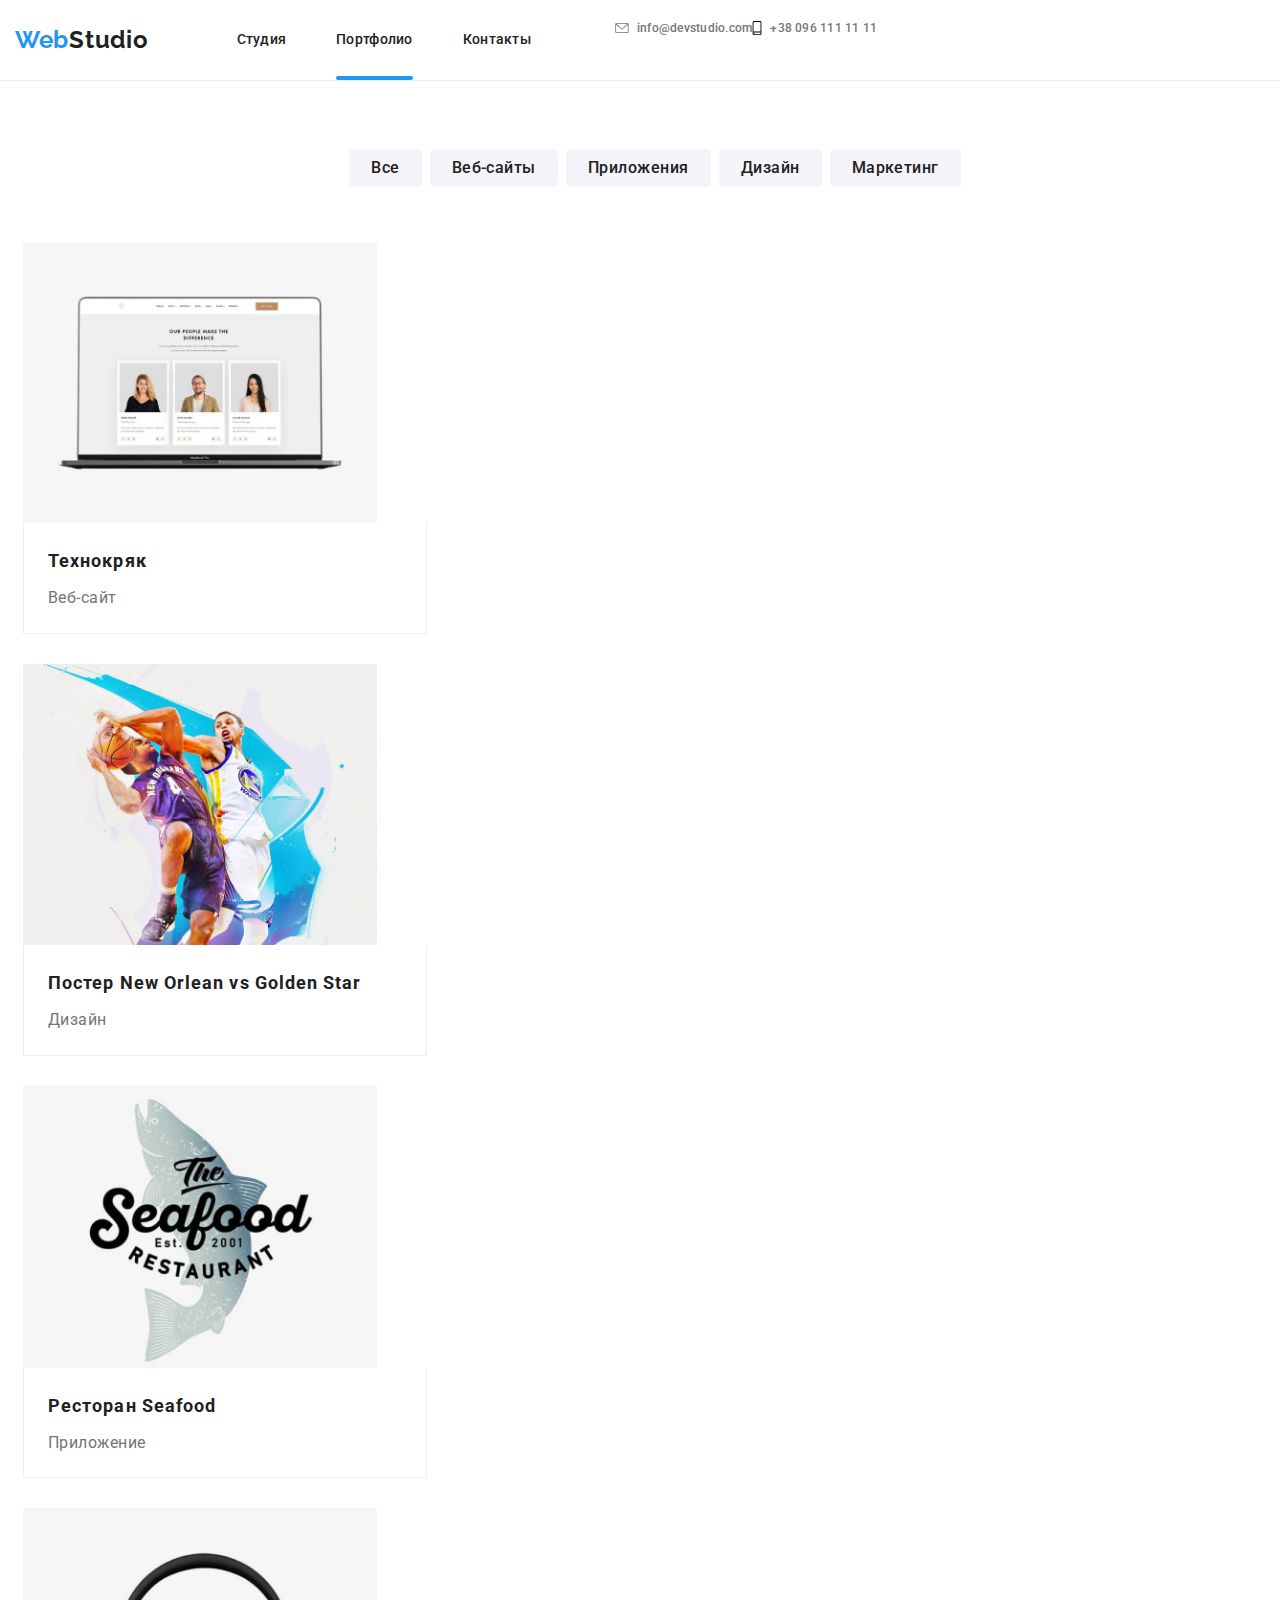
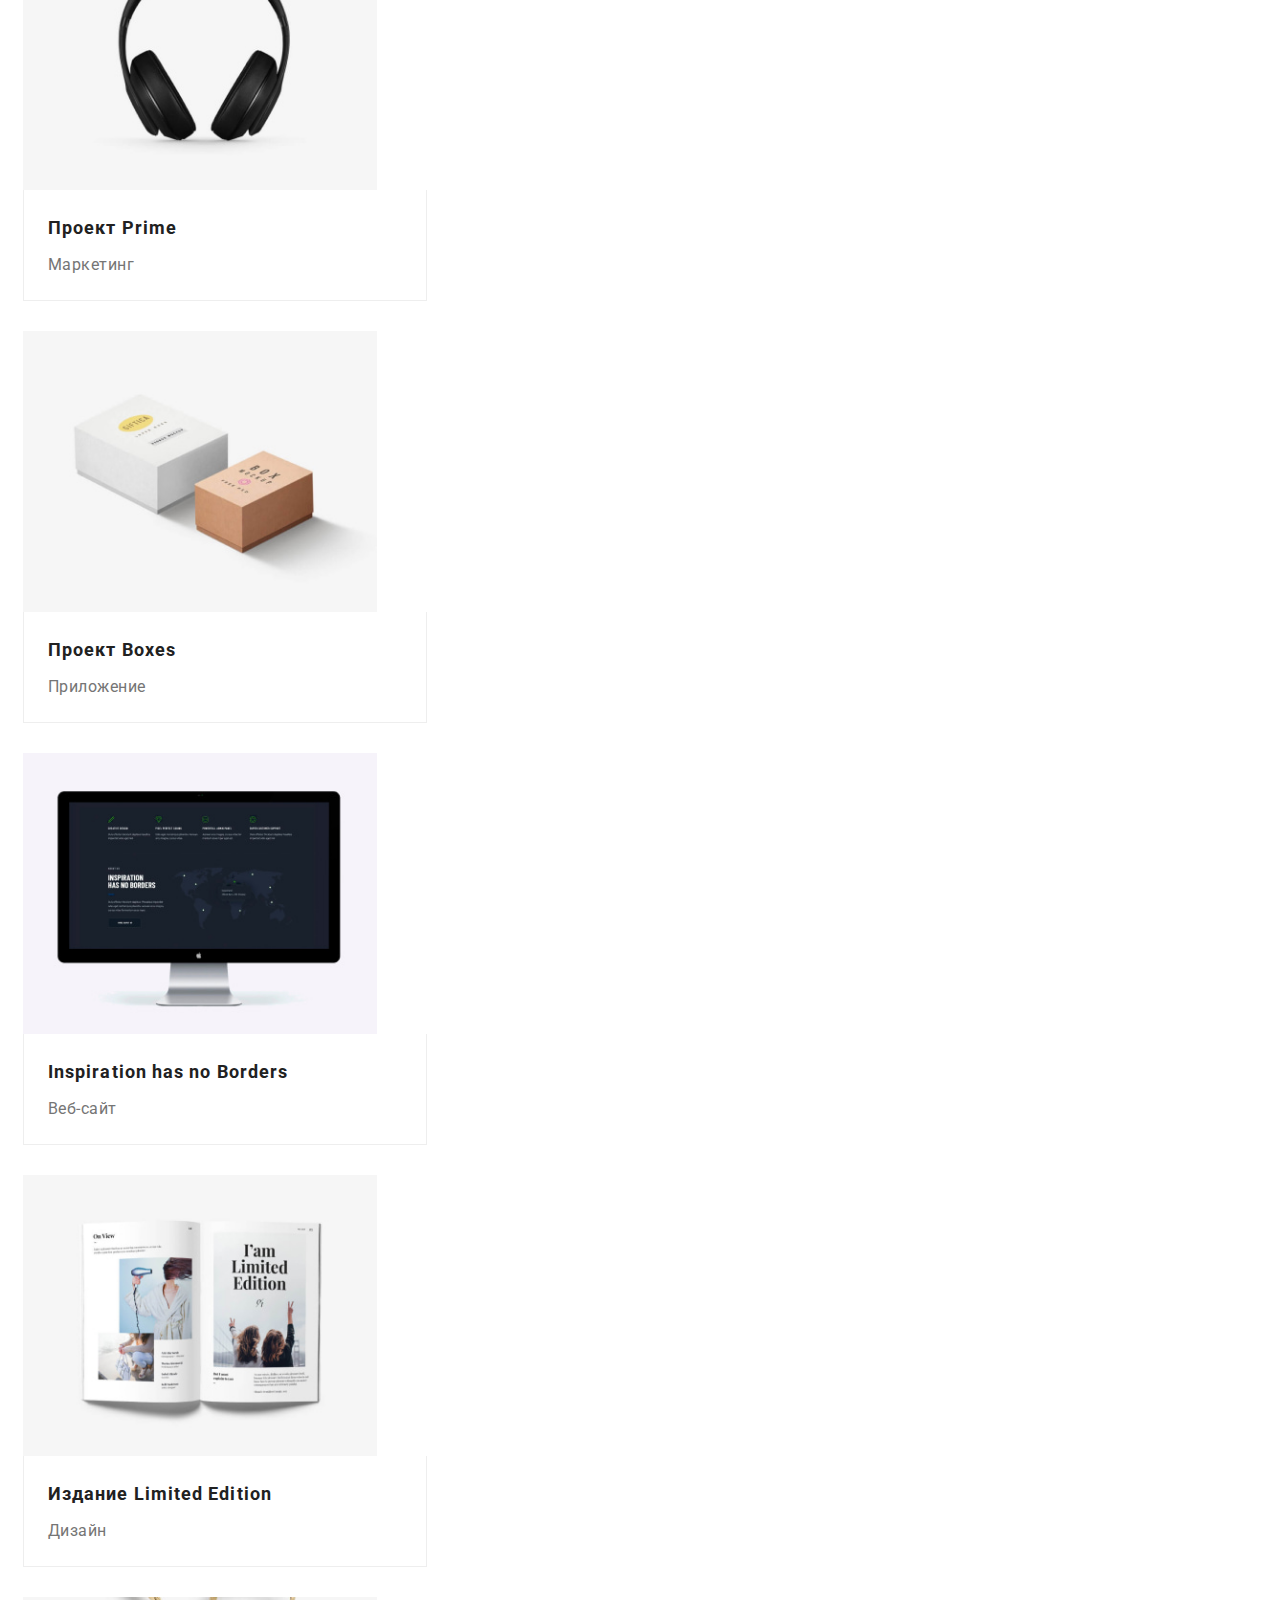
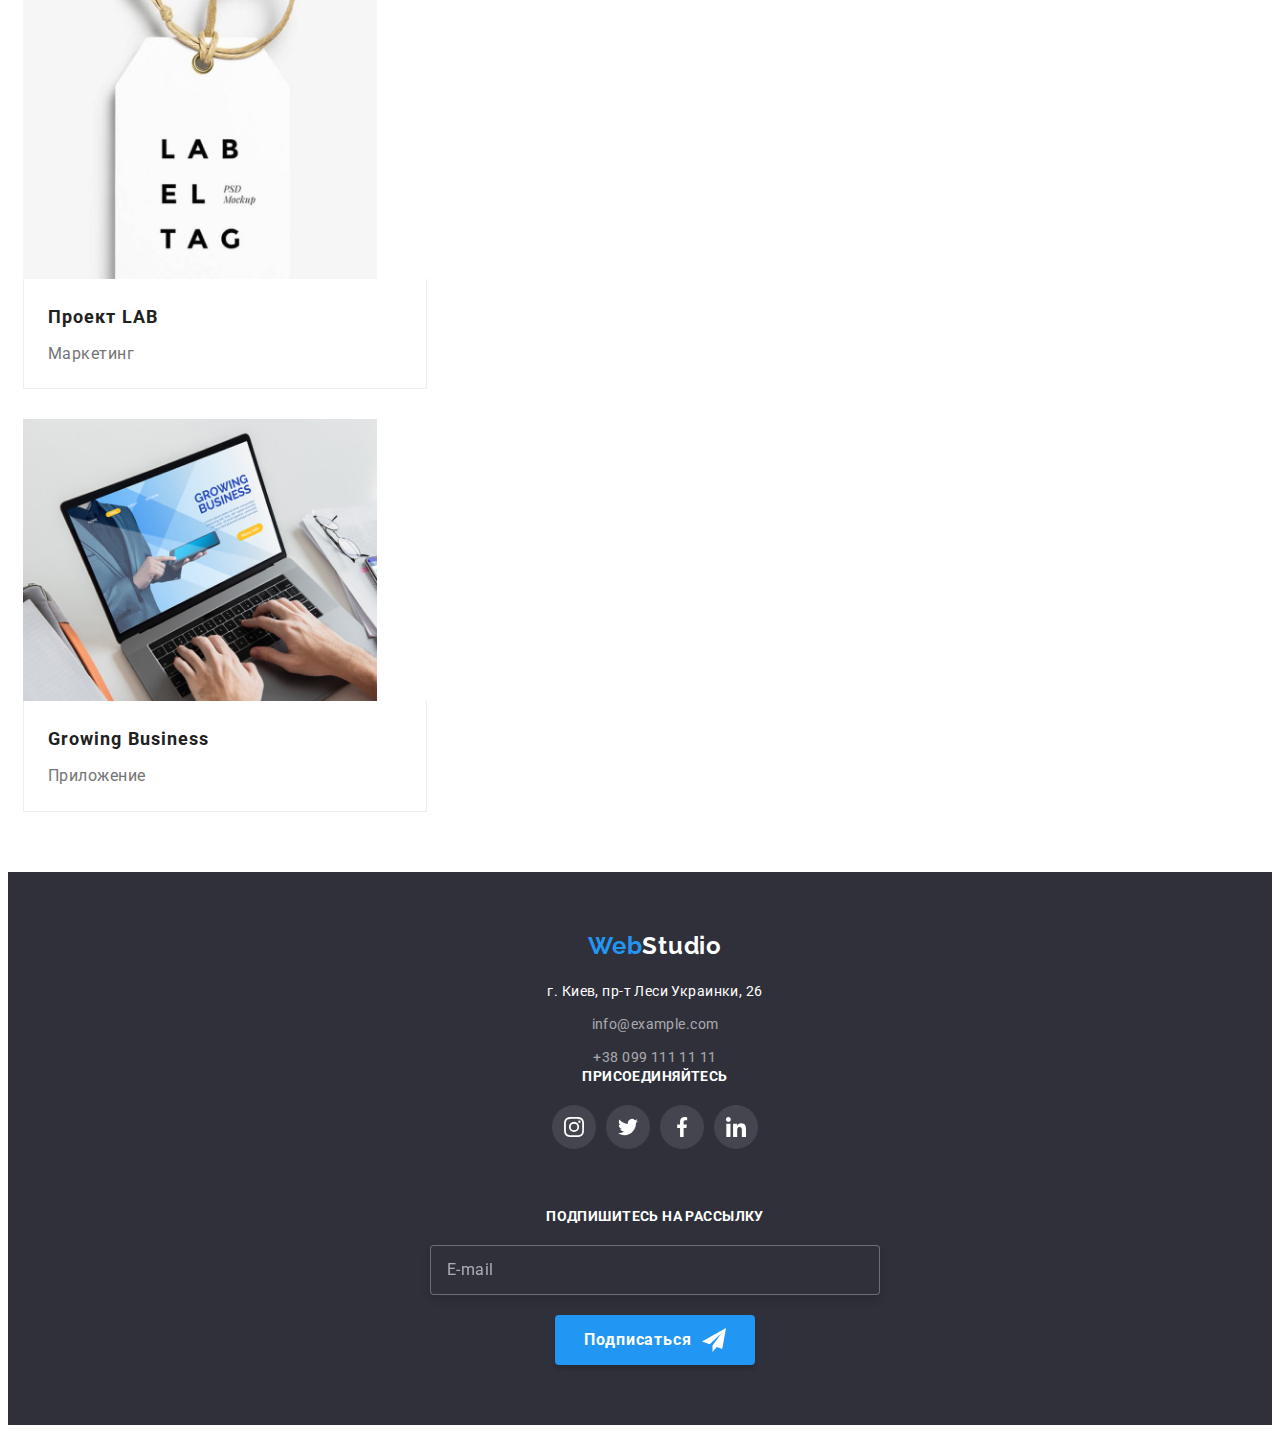
==== commit 3f584257: "добавляет фиал 1-1" ====
--- a/portfolio.html
+++ b/portfolio.html
@@ -87,10 +87,10 @@
             <!--навігація сайту-->
             <ul class="nav-list">
               <li class="nav-list__item">
-                <a class="nav-list__link link nav-list__link--current" href="./index.html">Студия</a>
+                <a class="nav-list__link link" href="./index.html">Студия</a>
               </li>
               <li class="nav-list__item">
-                <a class="nav-list__link link" href="./portfolio.html">Портфолио</a>
+                <a class="nav-list__link link nav-list__link--current" href="./portfolio.html">Портфолио</a>
               </li>
               <li class="nav-list__item">
                 <a class="nav-list__link link" href="#contacts">Контакты</a>
@@ -98,7 +98,6 @@
             </ul>
           </nav>
       
-          <div class="contact-wrapper">
             <ul class="contact-list">
               <li class="contact-list__item">
                 <a class="contact-link link" href="mailto:info@devstudio.com">
@@ -117,14 +116,13 @@
                 </a>
               </li>
             </ul>
-          </div>
         </div>
       </header>
 
     <!--уникальный контент работ-->
     <main>
         <section class="section">
-          <div class="container">
+          <div class="container work">
 
             <!--скрытый заголовок работ-->
             <h1 class="visually-hidden">Наши работы</h1>
--- a/css/main.min.css
+++ b/css/main.min.css
@@ -1,3 +1,3 @@
 :root{--main-font: 'Roboto', sans-serif;--logo-font: 'Raleway', sans-serif;--accent-txt-cl: #ffffff;--primary-txt-cl: #757575;--footer-txt-cl: rgba(255, 255, 255, 0.6);--title-txt-cl: #212121;--secondary-txt-cl: #2196f3;--main-bg-cl: #2f303a;--section-bg-cl: #f5f4fa;--top-border-cl: #ececec;--border-cl: #eeeeee;--icon-color: #afb1b8;--footer-bg-icon: rgba(255, 255, 255, 0.1);--about-element-cl: rgba(47, 48, 58, 0.8);--overlay-color: rgba(33, 150, 243, 0.9);--backdrop-cl: rgba(0, 0, 0, 0.2);--time-change: 250ms;--time-steps: cubic-bezier(0.4, 0, 0.2, 1)
-}.visually-hidden{position:absolute;width:1px;height:1px;margin:-1px;border:0;padding:0;white-space:nowrap;clip-path:inset(100%);clip:rect(0 0 0 0);overflow:hidden}h1,h2,h3,h4,p{margin-top:0;margin-bottom:0}h1:last-child,h2:last-child,h3:last-child,h4:last-child,p{margin-bottom:0}ul{padding-left:0;margin-top:0;margin-bottom:0;list-style:none}.link{text-decoration:none}.body{font-family:var(--main-font);font-size:14px;line-height:1.71;letter-spacing:0.03em;background-color:var(--accent-txt-cl);color:var(--primary-txt-cl)}.section{min-width:480px;padding:60px 0px}img{display:block;height:auto;max-width:100%}.pointer{cursor:pointer}.hero__btn{display:flex;align-items:center;text-align:center;margin-left:auto;margin-right:auto;padding:10px 32px;font-family:var(--main-font);font-weight:700;font-size:16px;line-height:1.9;border-radius:4px;border:transparent;letter-spacing:0.06em;color:var(--accent-txt-cl);background-color:var(--secondary-txt-cl)}.container{width:100%;padding-left:15px;padding-right:15px;margin-left:auto;margin-right:auto}.subtitle{font-weight:700;letter-spacing:0.03em;color:var(--title-txt-cl)}.descr{font-weight:400}.logo{font-family:var(--logo-font);font-weight:700;font-size:24px;line-height:1.17;letter-spacing:0.03em;color:var(--secondary-txt-cl)}@media screen and (min-width: 768px){.logo{margin-right:88px}}.logo-accent{color:var(--title-txt-cl)}@media screen and (min-width: 768px){.header-button{display:none}}@media screen and (max-width: 767px){.header-button{position:relative;z-index:50;display:inline-flex;width:40px;height:40px;padding:0;border:none;background-color:transparent}.header-button .header-button__menu{display:none}.header-button .header-button__cross{display:block}.header-button.is-active .header-button__menu{display:block}.header-button.is-active .header-button__cross{display:none}.header-button:hover,.header-button:focus{fill:var(--secondary-txt-cl)}}@media screen and (min-width: 768px){.mobile-container{display:none}}@media screen and (max-width: 767px){.mobile-container{position:fixed;z-index:20;top:0;left:0;width:100vh;height:100vh;display:flex;flex-direction:column;padding:48px 40px;background-color:var(--accent-txt-cl)}.mobile-container.is-open{display:none}}@media screen and (max-width: 767px){.mobile-list__item:not(:last-child){margin-bottom:32px}}@media screen and (max-width: 767px){.mobile-list__link{font-family:var(--main-font);font-weight:500;font-size:40px;line-height:1.17;letter-spacing:0.02em;color:var(--title-txt-cl)}}@media screen and (max-width: 767px){.mobile-group{margin-top:auto}}@media screen and (max-width: 767px){.mobile-contact{margin-bottom:64px}}@media screen and (max-width: 767px){.mobile-contact__item:nth-child(-n+1){margin-bottom:32px}}@media screen and (max-width: 767px){.mobile-contact__link--color{font-family:var(--main-font);font-weight:500;font-size:34px;line-height:1.18;letter-spacing:0.02em;color:var(--secondary-txt-cl)}}@media screen and (max-width: 767px){.mobile-contact__link{font-family:var(--main-font);font-weight:500;font-size:24px;line-height:1.17;letter-spacing:0.02em;color:var(--primary-txt-cl)}}@media screen and (max-width: 767px){.mobile-socials{display:flex;flex-wrap:wrap;margin-top:-10px;margin-right:-10px}}@media screen and (max-width: 767px){.mobile-socials__item{margin-top:10px;margin-right:10px}}@media screen and (max-width: 767px){.mobile-socials__link{display:block;padding-right:10px;border-right:1px solid rgba(33,33,33,0.2);font-family:var(--main-font);font-weight:500;font-size:18px;line-height:1.22;letter-spacing:0.02em;color:var(--secondary-txt-cl)}}@media screen and (max-width: 767px){.mobile-socials__item:last-child .mobile-socials__link{padding:0;border:none}}@media screen and (max-width: 767px){.nav-list{display:none}}@media screen and (min-width: 768px){.nav-list{display:flex}}.nav-list__item{position:relative;margin-right:50px}.nav-list__item:last-child{margin-right:0}.nav-list__link{display:block;font-weight:500;font-size:14px;line-height:1.14;letter-spacing:0.02em;color:var(--title-txt-cl);transition-property:color;transition-duration:var(--time-change);transition-timing-function:var(--time-steps);transition-delay:100ms}.nav-list__link:hover,.nav-list__link:focus{color:var(--secondary-txt-cl)}.nav-list__link--current::after{content:'';position:absolute;left:0px;bottom:0px;display:block;width:100%;height:4px;background:var(--secondary-txt-cl);border-radius:2px}@media screen and (max-width: 767px){.contact-list{display:none}}@media screen and (min-width: 1200px){.contact-list{display:flex;align-items:center;margin-left:auto}}@media screen and (min-width: 768px){.contact-link{font-family:var(--main-font);font-weight:500;font-size:12px;line-height:1.17;letter-spacing:0.02em}}@media screen and (min-width: 768px){.contact-link__item{margin-bottom:10px}}.header{position:fixed;z-index:2;top:0;left:0;padding-top:16px;padding-bottom:16px;width:100%;height:60px;border-bottom:1px solid var(--top-border-cl);background-color:var(--accent-txt-cl)}@media screen and (min-width: 768px){.header{width:100%;height:80px;padding-top:26px;padding-bottom:26px}}.header__container{min-width:480px}@media screen and (min-width: 768px){.header__container{min-width:768px;display:flex}}.header__nav{display:flex}@media screen and (max-width: 767px){.header__nav{justify-content:space-between}}@media screen and (min-width: 768px){.contact-list{margin-left:auto}}.contact-link{display:flex;align-items:center;font-weight:500;font-size:14px;line-height:1.14;letter-spacing:0.02em;color:var(--primary-txt-cl);transition-property:color;transition-duration:var(--time-change);transition-timing-function:var(--time-steps);transition-delay:100ms}.contact-link:hover,.contact-link:focus{color:var(--secondary-txt-cl)}.contact-link__icon--mail{margin-right:8px;fill:currentColor;width:14px;height:10px}.contact-link__icon--phon{margin-right:8px;width:10px;height:14px}.hero{min-width:480px;margin-left:auto;margin-right:auto;padding-top:118px;padding-bottom:118px;background-color:var(--main-bg-cl)}@media screen and (min-width: 768px){.hero{min-width:768px}}@media screen and (min-width: 1200px){.hero{max-width:1600px;background-image:linear-gradient(to right, rgba(47,48,58,0.4), rgba(47,48,58,0.4)),url(../images/hero/hero-img.jpg);background-repeat:no-repeat;background-position:center}}.hero__title{width:360px;margin-left:auto;margin-right:auto;margin-bottom:30px;align-items:center;font-weight:900;font-size:26px;line-height:1.62;text-align:center;letter-spacing:0.06em;text-transform:uppercase;color:var(--accent-txt-cl)}.benefits{min-width:480px;margin-left:auto;margin-right:auto}@media screen and (min-width: 768px){.benefits{min-width:768px}}.benefits-list{margin:-15px}@media screen and (min-width: 768px){.benefits-list{display:flex;flex-wrap:wrap}}.benefits-list__item{width:450px}@media screen and (min-width: 768px){.benefits-list__item{width:354px;margin:15px}}.benefits-list__container{display:flex;justify-content:center;align-items:center;margin-bottom:30px;width:450px;height:120px;background:var(--section-bg-cl);border-radius:4px}@media screen and (min-width: 768px){.benefits-list__container{width:354px}}.benefits-list__icon{width:70px;height:70px}.benefits-list__title{min-width:450px;margin-bottom:10px;font-size:14px;line-height:1.14;text-align:center;letter-spacing:0.03em;text-transform:uppercase}@media screen and (min-width: 768px){.benefits-list__title{text-align:left}}.benefits-list__description{font-size:14px;line-height:1.71;letter-spacing:0.03em;margin-bottom:30px}.about{padding-top:0px}@media screen and (max-width: 1170px){.about{display:none}}.about-list{display:flex}.about-list__item{position:relative}.about-list__item:not(:last-child){margin-right:30px}.about-list__label{position:absolute;display:flex;align-items:center;justify-content:center;bottom:0;right:0;width:100%;height:70px;font-family:var(--main-font);font-weight:700;font-size:14px;line-height:1.14;letter-spacing:0.03em;text-transform:uppercase;color:var(--accent-txt-cl);background-color:var(--about-element-cl)}.about-title{margin-bottom:50px;font-weight:700;font-size:36px;line-height:1.17;text-align:center;letter-spacing:0.03em;color:var(--title-txt-cl)}.team{min-width:480px;margin-left:auto;margin-right:auto;padding-top:0px;background-color:var(--section-bg-cl)}@media screen and (min-width: 768px){.team{min-width:768px}}.team-title{margin-bottom:50px;font-weight:700;font-size:36px;line-height:1.17;text-align:center;letter-spacing:0.03em;color:var(--title-txt-cl)}@media screen and (min-width: 768px){.team-title{margin-bottom:30px}}@media screen and (min-width: 768px){.team-list{display:flex;flex-wrap:wrap;margin:-15px}}.team-list__item{background-color:var(--accent-txt-cl);box-shadow:0px 1px 3px rgba(0,0,0,0.12),0px 1px 1px rgba(0,0,0,0.14),0px 2px 1px rgba(0,0,0,0.2);border-radius:0px 0px 4px 4px}@media screen and (min-width: 768px){.team-list__item{width:354px;margin:15px}}.team-list__wrapper{padding-top:30px;padding-bottom:30px}@media screen and (min-width: 768px){.team-list__wrapper{padding-bottom:24px}}.team-list__title{margin-bottom:10px;font-weight:500;font-size:16px;line-height:1.19;text-align:center;letter-spacing:0.03em;color:var(--title-txt-cl)}.team-list__descr{margin-bottom:16px;font-weight:400;font-size:16px;line-height:1.19;text-align:center;letter-spacing:0.03em}.social-list{display:flex;justify-content:center}.social-item:not(:last-child){margin-right:10px}.social-link{display:flex;align-items:center;justify-content:center;width:44px;height:44px;border-radius:50px;fill:var(--icon-color);transition-property:background-color, fill;transition-duration:var(--time-change);transition-timing-function:var(--time-steps);transition-delay:100ms}.social-link:hover,.social-link:focus{background-color:var(--secondary-txt-cl);fill:var(--accent-txt-cl)}.social-icon{width:20px;height:20px}.client{min-width:480px}.client-title{margin-bottom:50px;font-weight:700;font-size:28px;line-height:1.18;text-align:center;letter-spacing:0.03em;color:var(--title-txt-cl)}.client-list{display:flex;flex-wrap:wrap;margin-left:auto;margin-right:auto;margin:-15px}.client-item{flex-basis:calc((100% - 4 * 15px) / 2);margin:15px}.client-link{display:flex;align-items:center;justify-content:center;width:210px;height:92px;fill:var(--icon-color);border:1px solid var(--icon-color);box-sizing:border-box;border-radius:4px;transition-property:fill, border;transition-duration:var(--time-change);transition-timing-function:var(--time-steps);transition-delay:100ms}@media screen and (min-width: 768px){.client-link{width:226px}}.client-link:hover,.client-link:focus{fill:var(--secondary-txt-cl);border:1px solid var(--secondary-txt-cl)}.client-icon{width:106px;height:60px}.work-list{display:flex;margin-left:auto;margin-right:auto;margin-bottom:40px}@media screen and (max-width: 767px){.work-list{flex-wrap:wrap}}@media screen and (min-width: 768px){.work-list{justify-content:center}}.work-item-btn:not(:last-child){margin-right:8px}.work-item-btn:nth-child(-n+3){margin-bottom:15px}.work-btn{border:transparent;border-radius:4px;padding:6px 22px;font-family:var(--main-font);font-weight:500;font-size:16px;line-height:1.62;text-align:center;letter-spacing:0.03em;color:var(--title-txt-cl);background-color:var(--section-bg-cl);transition-property:background-color, color, box-shadow;transition-duration:var(--time-change);transition-timing-function:var(--time-steps);transition-delay:100ms}.work-btn:hover,.work-btn:focus{background-color:var(--secondary-txt-cl);color:var(--accent-txt-cl);box-shadow:0px 3px 1px rgba(0,0,0,0.1),0px 1px 2px rgba(0,0,0,0.08),0px 2px 2px rgba(0,0,0,0.12)}.list-pic{width:450px;margin-left:auto;margin-right:auto}@media screen and (min-width: 768px){.list-pic{display:flex;flex-wrap:wrap;margin:-15px}}@media screen and (max-width: 767px){.list-pic__item:not(:last-child){margin-bottom:30px}}@media screen and (min-width: 768px){.list-pic__item{flex-basis:calc((100% - 2 * 30px) / 2);margin:15px}}.list-pic__link{display:block;transition-property:box-shadow;transition-duration:var(--time-change);transition-timing-function:var(--time-steps);transition-delay:100ms}.list-pic__link:hover,.list-pic__link:focus{box-shadow:0px 1px 1px rgba(0,0,0,0.12),0px 4px 4px rgba(0,0,0,0.06),1px 4px 6px rgba(0,0,0,0.16)}.work-text-wrapper{height:100%;padding-top:20px;padding-right:24px;padding-bottom:20px;padding-left:24px;background:var(--accent-txt-cl);border-right:1px solid var(--border-cl);border-bottom:1px solid var(--border-cl);border-left:1px solid var(--border-cl)}.work-title{margin-bottom:4px;font-weight:700;font-size:18px;line-height:2;letter-spacing:0.06em;color:var(--title-txt-cl)}.work-descr{font-weight:400;font-size:16px;line-height:1.87;letter-spacing:0.03em;color:var(--primary-txt-cl)}.list-pic__thumb{position:relative;overflow:hidden}.overlay-thumb{position:absolute;top:0px;left:0px;width:100%;height:100%;padding:63px 24px;transform:translateY(100%);transition:transform var(--time-change) var(--time-steps);background:var(--overlay-color)}.list-pic__link:hover .overlay-thumb,.list-pic__link:focus .overlay-thumb{transform:translateY(0)}.overlay-thumb__txt{font-family:var(--main-font);font-weight:400;font-size:18px;line-height:1.56;letter-spacing:0.03em;color:var(--accent-txt-cl)}.footer{display:block;min-width:480px;max-height:603px;padding-top:60px;padding-bottom:60px;background-color:var(--main-bg-cl)}@media screen and (min-width: 768px){.footer-container__position{display:flex;align-items:center;justify-content:space-around;margin-bottom:60px}}.join-wrapper{text-align:center;margin-top:60px}@media screen and (min-width: 768px){.join-wrapper{margin-top:0px}}.footer-title{margin-bottom:20px;font-weight:700;font-size:14px;line-height:1.14;text-transform:uppercase;color:var(--accent-txt-cl)}.address-item{margin-bottom:9px}.address-item:last-child{margin-bottom:0px}.address-item .address-link{display:block;text-align:center;font-family:var(--main-font);font-style:normal;font-weight:400;font-size:14px;line-height:1.71;letter-spacing:0.03em;color:var(--accent-txt-cl)}.address-link-contact{display:block;text-align:center;font-style:normal;color:var(--footer-txt-cl)}.join-list{display:flex;justify-content:center;margin-bottom:60px}.join-item:not(:last-child){margin-right:10px}.footer-social-link{display:inline-flex;align-items:center;justify-content:center;width:44px;height:44px;border-radius:50%;background-color:var(--footer-bg-icon);fill:var(--accent-txt-cl);transition-property:background-color, fill;transition-duration:var(--time-change);transition-timing-function:var(--time-steps);transition-delay:100ms}.footer-social-link:hover,.footer-social-link:focus{background-color:var(--secondary-txt-cl)}.container-logo{margin-bottom:20px}.footer-logo{display:block;font-family:var(--logo-font);font-weight:700;font-size:24px;line-height:1.17;text-align:center;letter-spacing:0.03em;color:var(--secondary-txt-cl)}.footer-logo-accent{color:var(--accent-txt-cl)}.mailing-button{display:flex;align-items:center;justify-content:center;margin-left:auto;margin-right:auto;width:200px;height:50px;padding:0px;border:transparent;background-color:var(--secondary-txt-cl);box-shadow:0px 4px 4px rgba(0,0,0,0.15);border-radius:4px}.mailing-txt{margin-right:10px;font-family:var(--main-font);font-weight:700;font-size:16px;line-height:1.88;letter-spacing:0.06em;color:var(--accent-txt-cl)}.mailing-icon{width:24px;height:24px;fill:var(--accent-txt-cl)}.mailing-title{display:block;margin-bottom:20px;font-family:var(--main-font);font-weight:700;font-size:14px;line-height:1.14;text-align:center;letter-spacing:0.03em;text-transform:uppercase;color:var(--accent-txt-cl)}.form-input{width:450px;height:50px;margin-bottom:20px;padding:15px 16px;border:1px solid rgba(255,255,255,0.3);box-sizing:border-box;filter:drop-shadow(0px 4px 4px rgba(0,0,0,0.15));border-radius:4px;background-color:var(--main-bg-cl);outline:none}.form-input::placeholder{font-family:var(--main-font);font-weight:400;font-size:16px;line-height:1.25;letter-spacing:0.03em;color:var(--footer-txt-cl)}.form-input:focus{border-color:var(--secondary-txt-cl)}@media screen and (min-width: 768px){.form-input{display:block;margin-left:auto;margin-right:auto}}.backdrop{position:fixed;z-index:3;top:0;left:0;width:100%;height:100%;background-color:var(--backdrop-cl);overflow-y:scroll}.backdrop.is-hidden{opacity:0;pointer-events:none;transition:opacity var(--time-change) var(--time-steps)}.backdrop.is-hidden .modal{transform:translate(-50%, -50%) scale(0.8)}.modal{position:absolute;top:50%;left:48%;width:450px;height:609px;background-color:var(--accent-txt-cl);box-shadow:0px 1px 3px rgba(0,0,0,0.12),0px 1px 1px rgba(0,0,0,0.14),0px 2px 1px rgba(0,0,0,0.2);border-radius:4px;transform:translate(-50%, -50%) scale(1);transition:transform var(--time-change) var(--time-steps)}.call-form{padding:40px}.form-contents{display:block;margin-bottom:12px;font-family:var(--main-font);font-weight:700;font-size:20px;line-height:1.5;text-align:center;letter-spacing:0.03em;color:var(--title-txt-cl)}.form-group{display:flex;flex-direction:column;margin-bottom:10px}.label{margin-bottom:4px;font-weight:400;font-size:12px;line-height:1.17;letter-spacing:0.01em}.input-wrapper{position:relative}.call-input{padding:12px 12px 12px 42px;width:100%;height:40px;outline:none;border:1px solid rgba(33,33,33,0.2);box-sizing:border-box;border-radius:4px}.call-input:focus+.icon-call,.call-input:hover{fill:var(--secondary-txt-cl);border-color:var(--secondary-txt-cl)}.icon-call{position:absolute;top:14px;left:15px}.form-comment{margin-bottom:20px}.agreement{display:flex;align-items:center;justify-content:center;margin-bottom:30px}.agreement-label{display:flex;align-items:center;justify-content:center}.clos-modal{position:absolute;right:8px;top:8px;width:30px;height:30px;background-color:var(--accent-txt-cl);border:1px solid rgba(0,0,0,0.1);box-sizing:border-box;border-radius:50%}.clos-modal:hover,.clos-modal:focus{fill:var(--secondary-txt-cl)}.clos-icon{width:11px;height:11px}.call-sabmit{display:block;border:transparent;margin-left:auto;margin-right:auto;width:200px;height:50px;font-family:var(--main-font);font-weight:700;font-size:16px;line-height:1.88;letter-spacing:0.06em;color:var(--accent-txt-cl);background:var(--secondary-txt-cl);box-shadow:0px 4px 4px rgba(0,0,0,0.15);border-radius:4px}.agreement-label__checkbox{position:absolute;width:1px;height:1px;margin:-1px;border:0;padding:0;white-space:nowrap;clip-path:inset(100%);clip:rect(0 0 0 0);overflow:hidden}.agreement-label__icon{margin-right:7px;border:1.2px solid var(--title-txt-cl);border-radius:2px;fill:var(--accent-txt-cl)}.agreement-label__checkbox:checked+.agreement-label__icon{background-color:var(--secondary-txt-cl);border-radius:2px;border-color:transparent}.agreement-label__txt{font-family:var(--main-font);font-weight:400;font-size:12px;line-height:1.17;letter-spacing:0.03em;color:var(--primary-txt-cl)}textarea{display:block;resize:none;padding:12px 16px;width:100%;height:120px;outline:none;border:1px solid rgba(33,33,33,0.2);box-sizing:border-box;border-radius:4px}textarea:focus,textarea:hover{border-color:var(--secondary-txt-cl)}
+}.visually-hidden{position:absolute;width:1px;height:1px;margin:-1px;border:0;padding:0;white-space:nowrap;clip-path:inset(100%);clip:rect(0 0 0 0);overflow:hidden}h1,h2,h3,h4,p{margin-top:0;margin-bottom:0}h1:last-child,h2:last-child,h3:last-child,h4:last-child,p{margin-bottom:0}ul{padding-left:0;margin-top:0;margin-bottom:0;list-style:none}.link{text-decoration:none}.body{font-family:var(--main-font);font-size:14px;line-height:1.71;letter-spacing:0.03em;background-color:var(--accent-txt-cl);color:var(--primary-txt-cl)}.section{min-width:480px;padding:60px 0px}img{display:block;height:auto;max-width:100%}.pointer{cursor:pointer}.hero__btn{display:flex;align-items:center;text-align:center;margin-left:auto;margin-right:auto;padding:10px 32px;font-family:var(--main-font);font-weight:700;font-size:16px;line-height:1.9;border-radius:4px;border:transparent;letter-spacing:0.06em;color:var(--accent-txt-cl);background-color:var(--secondary-txt-cl)}.container{width:100%;padding-left:15px;padding-right:15px;margin-left:auto;margin-right:auto}.subtitle{font-weight:700;letter-spacing:0.03em;color:var(--title-txt-cl)}.descr{font-weight:400}.logo{font-family:var(--logo-font);font-weight:700;font-size:24px;line-height:1.17;letter-spacing:0.03em;color:var(--secondary-txt-cl)}@media screen and (min-width: 768px){.logo{margin-right:88px}}.logo-accent{color:var(--title-txt-cl)}@media screen and (min-width: 768px){.header-button{display:none}}@media screen and (max-width: 767px){.header-button{position:relative;z-index:50;display:inline-flex;width:40px;height:40px;padding:0;border:none;background-color:transparent}.header-button .header-button__menu{display:none}.header-button .header-button__cross{display:block}.header-button.is-active .header-button__menu{display:block}.header-button.is-active .header-button__cross{display:none}.header-button:hover,.header-button:focus{fill:var(--secondary-txt-cl)}}@media screen and (min-width: 768px){.mobile-container{display:none}}@media screen and (max-width: 767px){.mobile-container{position:fixed;z-index:20;top:0;left:0;width:100vh;height:100vh;display:flex;flex-direction:column;padding:48px 40px;background-color:var(--accent-txt-cl)}.mobile-container.is-open{display:none}}@media screen and (max-width: 767px){.mobile-list__item:not(:last-child){margin-bottom:32px}}@media screen and (max-width: 767px){.mobile-list__link{font-family:var(--main-font);font-weight:500;font-size:40px;line-height:1.17;letter-spacing:0.02em;color:var(--title-txt-cl)}}@media screen and (max-width: 767px){.mobile-group{margin-top:auto}}@media screen and (max-width: 767px){.mobile-contact{margin-bottom:64px}}@media screen and (max-width: 767px){.mobile-contact__item:nth-child(-n+1){margin-bottom:32px}}@media screen and (max-width: 767px){.mobile-contact__link--color{font-family:var(--main-font);font-weight:500;font-size:34px;line-height:1.18;letter-spacing:0.02em;color:var(--secondary-txt-cl)}}@media screen and (max-width: 767px){.mobile-contact__link{font-family:var(--main-font);font-weight:500;font-size:24px;line-height:1.17;letter-spacing:0.02em;color:var(--primary-txt-cl)}}@media screen and (max-width: 767px){.mobile-socials{display:flex;flex-wrap:wrap;margin-top:-10px;margin-right:-10px}}@media screen and (max-width: 767px){.mobile-socials__item{margin-top:10px;margin-right:10px}}@media screen and (max-width: 767px){.mobile-socials__link{display:block;padding-right:10px;border-right:1px solid rgba(33,33,33,0.2);font-family:var(--main-font);font-weight:500;font-size:18px;line-height:1.22;letter-spacing:0.02em;color:var(--secondary-txt-cl)}}@media screen and (max-width: 767px){.mobile-socials__item:last-child .mobile-socials__link{padding:0;border:none}}@media screen and (max-width: 767px){.nav-list{display:none}}@media screen and (min-width: 768px){.nav-list{display:flex}}.nav-list__item{position:relative;margin-right:50px}.nav-list__item:last-child{margin-right:0}.nav-list__link{display:block;padding:32px 0px;font-weight:500;font-size:14px;line-height:1.14;letter-spacing:0.02em;color:var(--title-txt-cl);transition-property:color;transition-duration:var(--time-change);transition-timing-function:var(--time-steps);transition-delay:100ms}.nav-list__link:hover,.nav-list__link:focus{color:var(--secondary-txt-cl)}.nav-list__link--current::after{content:'';position:absolute;left:0px;bottom:0px;display:block;width:100%;height:4px;background:var(--secondary-txt-cl);border-radius:2px}.header{position:fixed;z-index:2;top:0;left:0;width:100%;height:60px;border-bottom:1px solid var(--top-border-cl);background-color:var(--accent-txt-cl)}@media screen and (min-width: 768px){.header{width:100%;height:80px}}.header__container{min-width:480px}@media screen and (min-width: 768px){.header__container{min-width:768px;display:flex}}.header__nav{display:flex;align-items:center}@media screen and (max-width: 767px){.header__nav{justify-content:space-between}}@media screen and (max-width: 767px){.contact-list{display:none}}@media screen and (min-width: 768px){.contact-list{margin-top:21px;margin-left:84px}}@media screen and (min-width: 1200px){.contact-list{display:flex}}@media screen and (min-width: 768px){.contact-list__item:not(:last-child){margin-bottom:10px}}.contact-link{display:flex;align-items:center;font-family:var(--main-font);font-weight:500;font-size:14px;line-height:1.14;letter-spacing:0.02em;color:var(--primary-txt-cl);transition-property:color;transition-duration:var(--time-change);transition-timing-function:var(--time-steps);transition-delay:100ms}@media screen and (min-width: 768px){.contact-link{font-weight:500;font-size:12px;line-height:1.17;letter-spacing:0.02em}}.contact-link:hover,.contact-link:focus{color:var(--secondary-txt-cl)}@media screen and (min-width: 768px){.contact-link__item{margin-bottom:10px}}.contact-link__icon--mail{margin-right:8px;fill:currentColor;width:14px;height:10px}.contact-link__icon--phon{margin-right:8px;width:10px;height:14px}.hero{min-width:480px;margin-left:auto;margin-right:auto;padding-top:118px;padding-bottom:118px;background-color:var(--main-bg-cl)}@media screen and (min-width: 768px){.hero{min-width:768px}}@media screen and (min-width: 1200px){.hero{max-width:1600px;background-image:linear-gradient(to right, rgba(47,48,58,0.4), rgba(47,48,58,0.4)),url(../images/hero/hero-img.jpg);background-repeat:no-repeat;background-position:center}}.hero__title{width:360px;margin-left:auto;margin-right:auto;margin-bottom:30px;align-items:center;font-weight:900;font-size:26px;line-height:1.62;text-align:center;letter-spacing:0.06em;text-transform:uppercase;color:var(--accent-txt-cl)}.benefits{min-width:480px;margin-left:auto;margin-right:auto}@media screen and (min-width: 768px){.benefits{min-width:768px}}.benefits-list{margin:-15px}@media screen and (min-width: 768px){.benefits-list{display:flex;flex-wrap:wrap}}.benefits-list__item{width:450px}@media screen and (min-width: 768px){.benefits-list__item{width:354px;margin:15px}}.benefits-list__container{display:flex;justify-content:center;align-items:center;margin-bottom:30px;width:450px;height:120px;background:var(--section-bg-cl);border-radius:4px}@media screen and (min-width: 768px){.benefits-list__container{width:354px}}.benefits-list__icon{width:70px;height:70px}.benefits-list__title{min-width:450px;margin-bottom:10px;font-size:14px;line-height:1.14;text-align:center;letter-spacing:0.03em;text-transform:uppercase}@media screen and (min-width: 768px){.benefits-list__title{text-align:left}}.benefits-list__description{font-size:14px;line-height:1.71;letter-spacing:0.03em;margin-bottom:30px}.about{padding-top:0px}@media screen and (max-width: 1170px){.about{display:none}}.about-list{display:flex}.about-list__item{position:relative}.about-list__item:not(:last-child){margin-right:30px}.about-list__label{position:absolute;display:flex;align-items:center;justify-content:center;bottom:0;right:0;width:100%;height:70px;font-family:var(--main-font);font-weight:700;font-size:14px;line-height:1.14;letter-spacing:0.03em;text-transform:uppercase;color:var(--accent-txt-cl);background-color:var(--about-element-cl)}.about-title{margin-bottom:50px;font-weight:700;font-size:36px;line-height:1.17;text-align:center;letter-spacing:0.03em;color:var(--title-txt-cl)}.team{min-width:480px;margin-left:auto;margin-right:auto;padding-top:0px;background-color:var(--section-bg-cl)}@media screen and (min-width: 768px){.team{min-width:768px}}.team-title{margin-bottom:50px;font-weight:700;font-size:36px;line-height:1.17;text-align:center;letter-spacing:0.03em;color:var(--title-txt-cl)}@media screen and (min-width: 768px){.team-title{margin-bottom:30px}}@media screen and (min-width: 768px){.team-list{display:flex;flex-wrap:wrap;margin:-15px}}.team-list__item{background-color:var(--accent-txt-cl);box-shadow:0px 1px 3px rgba(0,0,0,0.12),0px 1px 1px rgba(0,0,0,0.14),0px 2px 1px rgba(0,0,0,0.2);border-radius:0px 0px 4px 4px}@media screen and (min-width: 768px){.team-list__item{flex-basis:calc((100% - 4 * 15px) / 2);margin:15px}}.team-list__wrapper{padding-top:30px;padding-bottom:30px}@media screen and (min-width: 768px){.team-list__wrapper{padding-bottom:24px}}.team-list__title{margin-bottom:10px;font-weight:500;font-size:16px;line-height:1.19;text-align:center;letter-spacing:0.03em;color:var(--title-txt-cl)}.team-list__descr{margin-bottom:16px;font-weight:400;font-size:16px;line-height:1.19;text-align:center;letter-spacing:0.03em}.social-list{display:flex;justify-content:center}.social-item:not(:last-child){margin-right:10px}.social-link{display:flex;align-items:center;justify-content:center;width:44px;height:44px;border-radius:50px;fill:var(--icon-color);transition-property:background-color, fill;transition-duration:var(--time-change);transition-timing-function:var(--time-steps);transition-delay:100ms}.social-link:hover,.social-link:focus{background-color:var(--secondary-txt-cl);fill:var(--accent-txt-cl)}.social-icon{width:20px;height:20px}.client{min-width:480px}@media screen and (min-width: 768px){.client{min-width:768px}}.client-title{margin-bottom:50px;font-weight:700;font-size:28px;line-height:1.18;text-align:center;letter-spacing:0.03em;color:var(--title-txt-cl)}.client-list{display:flex;flex-wrap:wrap;margin-left:auto;margin-right:auto;margin:-15px}.client-item{flex-basis:calc((100% - 6 * 15px) / 3);margin:15px}.client-link{display:flex;align-items:center;justify-content:center;width:210px;height:92px;fill:var(--icon-color);border:1px solid var(--icon-color);box-sizing:border-box;border-radius:4px;transition-property:fill, border;transition-duration:var(--time-change);transition-timing-function:var(--time-steps);transition-delay:100ms}@media screen and (min-width: 768px){.client-link{width:226px}}.client-link:hover,.client-link:focus{fill:var(--secondary-txt-cl);border:1px solid var(--secondary-txt-cl)}.client-icon{width:106px;height:60px}.work-list{display:flex;margin-left:auto;margin-right:auto;margin-bottom:40px}@media screen and (max-width: 767px){.work-list{flex-wrap:wrap}}@media screen and (min-width: 768px){.work-list{justify-content:center}}.work-item-btn:not(:last-child){margin-right:8px}.work-item-btn:nth-child(-n+3){margin-bottom:15px}.work-btn{border:transparent;border-radius:4px;padding:6px 22px;font-family:var(--main-font);font-weight:500;font-size:16px;line-height:1.62;text-align:center;letter-spacing:0.03em;color:var(--title-txt-cl);background-color:var(--section-bg-cl);transition-property:background-color, color, box-shadow;transition-duration:var(--time-change);transition-timing-function:var(--time-steps);transition-delay:100ms}.work-btn:hover,.work-btn:focus{background-color:var(--secondary-txt-cl);color:var(--accent-txt-cl);box-shadow:0px 3px 1px rgba(0,0,0,0.1),0px 1px 2px rgba(0,0,0,0.08),0px 2px 2px rgba(0,0,0,0.12)}@media screen and (min-width: 768px){.work{min-width:768px}}.list-pic{width:450px;margin-left:auto;margin-right:auto}@media screen and (min-width: 768px){.list-pic{display:flex;flex-wrap:wrap;margin:-15px}}@media screen and (max-width: 767px){.list-pic__item:not(:last-child){margin-bottom:30px}}@media screen and (min-width: 768px){.list-pic__item{width:354px;flex-basis:calc((100% - 4 * 15px) / 2);margin:15px}}.list-pic__link{display:block;transition-property:box-shadow;transition-duration:var(--time-change);transition-timing-function:var(--time-steps);transition-delay:100ms}.list-pic__link:hover,.list-pic__link:focus{box-shadow:0px 1px 1px rgba(0,0,0,0.12),0px 4px 4px rgba(0,0,0,0.06),1px 4px 6px rgba(0,0,0,0.16)}.work-text-wrapper{width:354px;padding-top:20px;padding-right:24px;padding-bottom:20px;padding-left:24px;background:var(--accent-txt-cl);border-right:1px solid var(--border-cl);border-bottom:1px solid var(--border-cl);border-left:1px solid var(--border-cl)}.work-title{margin-bottom:4px;font-weight:700;font-size:18px;line-height:2;letter-spacing:0.06em;color:var(--title-txt-cl)}.work-descr{font-weight:400;font-size:16px;line-height:1.87;letter-spacing:0.03em;color:var(--primary-txt-cl)}.list-pic__thumb{position:relative;overflow:hidden}.overlay-thumb{position:absolute;top:0px;left:0px;width:100%;height:100%;padding:63px 24px;transform:translateY(100%);transition:transform var(--time-change) var(--time-steps);background:var(--overlay-color)}.list-pic__link:hover .overlay-thumb,.list-pic__link:focus .overlay-thumb{transform:translateY(0)}.overlay-thumb__txt{font-family:var(--main-font);font-weight:400;font-size:18px;line-height:1.56;letter-spacing:0.03em;color:var(--accent-txt-cl)}.footer{display:block;min-width:480px;max-height:603px;padding-top:60px;padding-bottom:60px;background-color:var(--main-bg-cl)}@media screen and (min-width: 768px){.footer-container__position{display:flex;align-items:center;justify-content:space-around;margin-bottom:60px}}.join-wrapper{text-align:center;margin-top:60px}@media screen and (min-width: 768px){.join-wrapper{margin-top:0px}}.footer-title{margin-bottom:20px;font-weight:700;font-size:14px;line-height:1.14;text-transform:uppercase;color:var(--accent-txt-cl)}.address-item{margin-bottom:9px}.address-item:last-child{margin-bottom:0px}.address-item .address-link{display:block;text-align:center;font-family:var(--main-font);font-style:normal;font-weight:400;font-size:14px;line-height:1.71;letter-spacing:0.03em;color:var(--accent-txt-cl)}.address-link-contact{display:block;text-align:center;font-style:normal;color:var(--footer-txt-cl)}.join-list{display:flex;justify-content:center;margin-bottom:60px}.join-item:not(:last-child){margin-right:10px}.footer-social-link{display:inline-flex;align-items:center;justify-content:center;width:44px;height:44px;border-radius:50%;background-color:var(--footer-bg-icon);fill:var(--accent-txt-cl);transition-property:background-color, fill;transition-duration:var(--time-change);transition-timing-function:var(--time-steps);transition-delay:100ms}.footer-social-link:hover,.footer-social-link:focus{background-color:var(--secondary-txt-cl)}.container-logo{margin-bottom:20px}.footer-logo{display:block;font-family:var(--logo-font);font-weight:700;font-size:24px;line-height:1.17;text-align:center;letter-spacing:0.03em;color:var(--secondary-txt-cl)}.footer-logo-accent{color:var(--accent-txt-cl)}.mailing-button{display:flex;align-items:center;justify-content:center;margin-left:auto;margin-right:auto;width:200px;height:50px;padding:0px;border:transparent;background-color:var(--secondary-txt-cl);box-shadow:0px 4px 4px rgba(0,0,0,0.15);border-radius:4px}.mailing-txt{margin-right:10px;font-family:var(--main-font);font-weight:700;font-size:16px;line-height:1.88;letter-spacing:0.06em;color:var(--accent-txt-cl)}.mailing-icon{width:24px;height:24px;fill:var(--accent-txt-cl)}.mailing-title{display:block;margin-bottom:20px;font-family:var(--main-font);font-weight:700;font-size:14px;line-height:1.14;text-align:center;letter-spacing:0.03em;text-transform:uppercase;color:var(--accent-txt-cl)}.form-input{width:450px;height:50px;margin-bottom:20px;padding:15px 16px;border:1px solid rgba(255,255,255,0.3);box-sizing:border-box;filter:drop-shadow(0px 4px 4px rgba(0,0,0,0.15));border-radius:4px;background-color:var(--main-bg-cl);outline:none}.form-input::placeholder{font-family:var(--main-font);font-weight:400;font-size:16px;line-height:1.25;letter-spacing:0.03em;color:var(--footer-txt-cl)}.form-input:focus{border-color:var(--secondary-txt-cl)}@media screen and (min-width: 768px){.form-input{display:block;margin-left:auto;margin-right:auto}}.backdrop{position:fixed;z-index:3;top:0;left:0;width:100%;height:100%;background-color:var(--backdrop-cl);overflow-y:scroll}.backdrop.is-hidden{opacity:0;pointer-events:none;transition:opacity var(--time-change) var(--time-steps)}.backdrop.is-hidden .modal{transform:translate(-50%, -50%) scale(0.8)}.modal{position:absolute;top:50%;left:48%;width:450px;height:609px;background-color:var(--accent-txt-cl);box-shadow:0px 1px 3px rgba(0,0,0,0.12),0px 1px 1px rgba(0,0,0,0.14),0px 2px 1px rgba(0,0,0,0.2);border-radius:4px;transform:translate(-50%, -50%) scale(1);transition:transform var(--time-change) var(--time-steps)}.call-form{padding:40px}.form-contents{display:block;margin-bottom:12px;font-family:var(--main-font);font-weight:700;font-size:20px;line-height:1.5;text-align:center;letter-spacing:0.03em;color:var(--title-txt-cl)}.form-group{display:flex;flex-direction:column;margin-bottom:10px}.label{margin-bottom:4px;font-weight:400;font-size:12px;line-height:1.17;letter-spacing:0.01em}.input-wrapper{position:relative}.call-input{padding:12px 12px 12px 42px;width:100%;height:40px;outline:none;border:1px solid rgba(33,33,33,0.2);box-sizing:border-box;border-radius:4px}.call-input:focus+.icon-call,.call-input:hover{fill:var(--secondary-txt-cl);border-color:var(--secondary-txt-cl)}.icon-call{position:absolute;top:14px;left:15px}.form-comment{margin-bottom:20px}.agreement{display:flex;align-items:center;justify-content:center;margin-bottom:30px}.agreement-label{display:flex;align-items:center;justify-content:center}.clos-modal{position:absolute;right:8px;top:8px;width:30px;height:30px;background-color:var(--accent-txt-cl);border:1px solid rgba(0,0,0,0.1);box-sizing:border-box;border-radius:50%}.clos-modal:hover,.clos-modal:focus{fill:var(--secondary-txt-cl)}.clos-icon{width:11px;height:11px}.call-sabmit{display:block;border:transparent;margin-left:auto;margin-right:auto;width:200px;height:50px;font-family:var(--main-font);font-weight:700;font-size:16px;line-height:1.88;letter-spacing:0.06em;color:var(--accent-txt-cl);background:var(--secondary-txt-cl);box-shadow:0px 4px 4px rgba(0,0,0,0.15);border-radius:4px}.agreement-label__checkbox{position:absolute;width:1px;height:1px;margin:-1px;border:0;padding:0;white-space:nowrap;clip-path:inset(100%);clip:rect(0 0 0 0);overflow:hidden}.agreement-label__icon{margin-right:7px;border:1.2px solid var(--title-txt-cl);border-radius:2px;fill:var(--accent-txt-cl)}.agreement-label__checkbox:checked+.agreement-label__icon{background-color:var(--secondary-txt-cl);border-radius:2px;border-color:transparent}.agreement-label__txt{font-family:var(--main-font);font-weight:400;font-size:12px;line-height:1.17;letter-spacing:0.03em;color:var(--primary-txt-cl)}textarea{display:block;resize:none;padding:12px 16px;width:100%;height:120px;outline:none;border:1px solid rgba(33,33,33,0.2);box-sizing:border-box;border-radius:4px}textarea:focus,textarea:hover{border-color:var(--secondary-txt-cl)}
 /*# sourceMappingURL=main.min.css.map */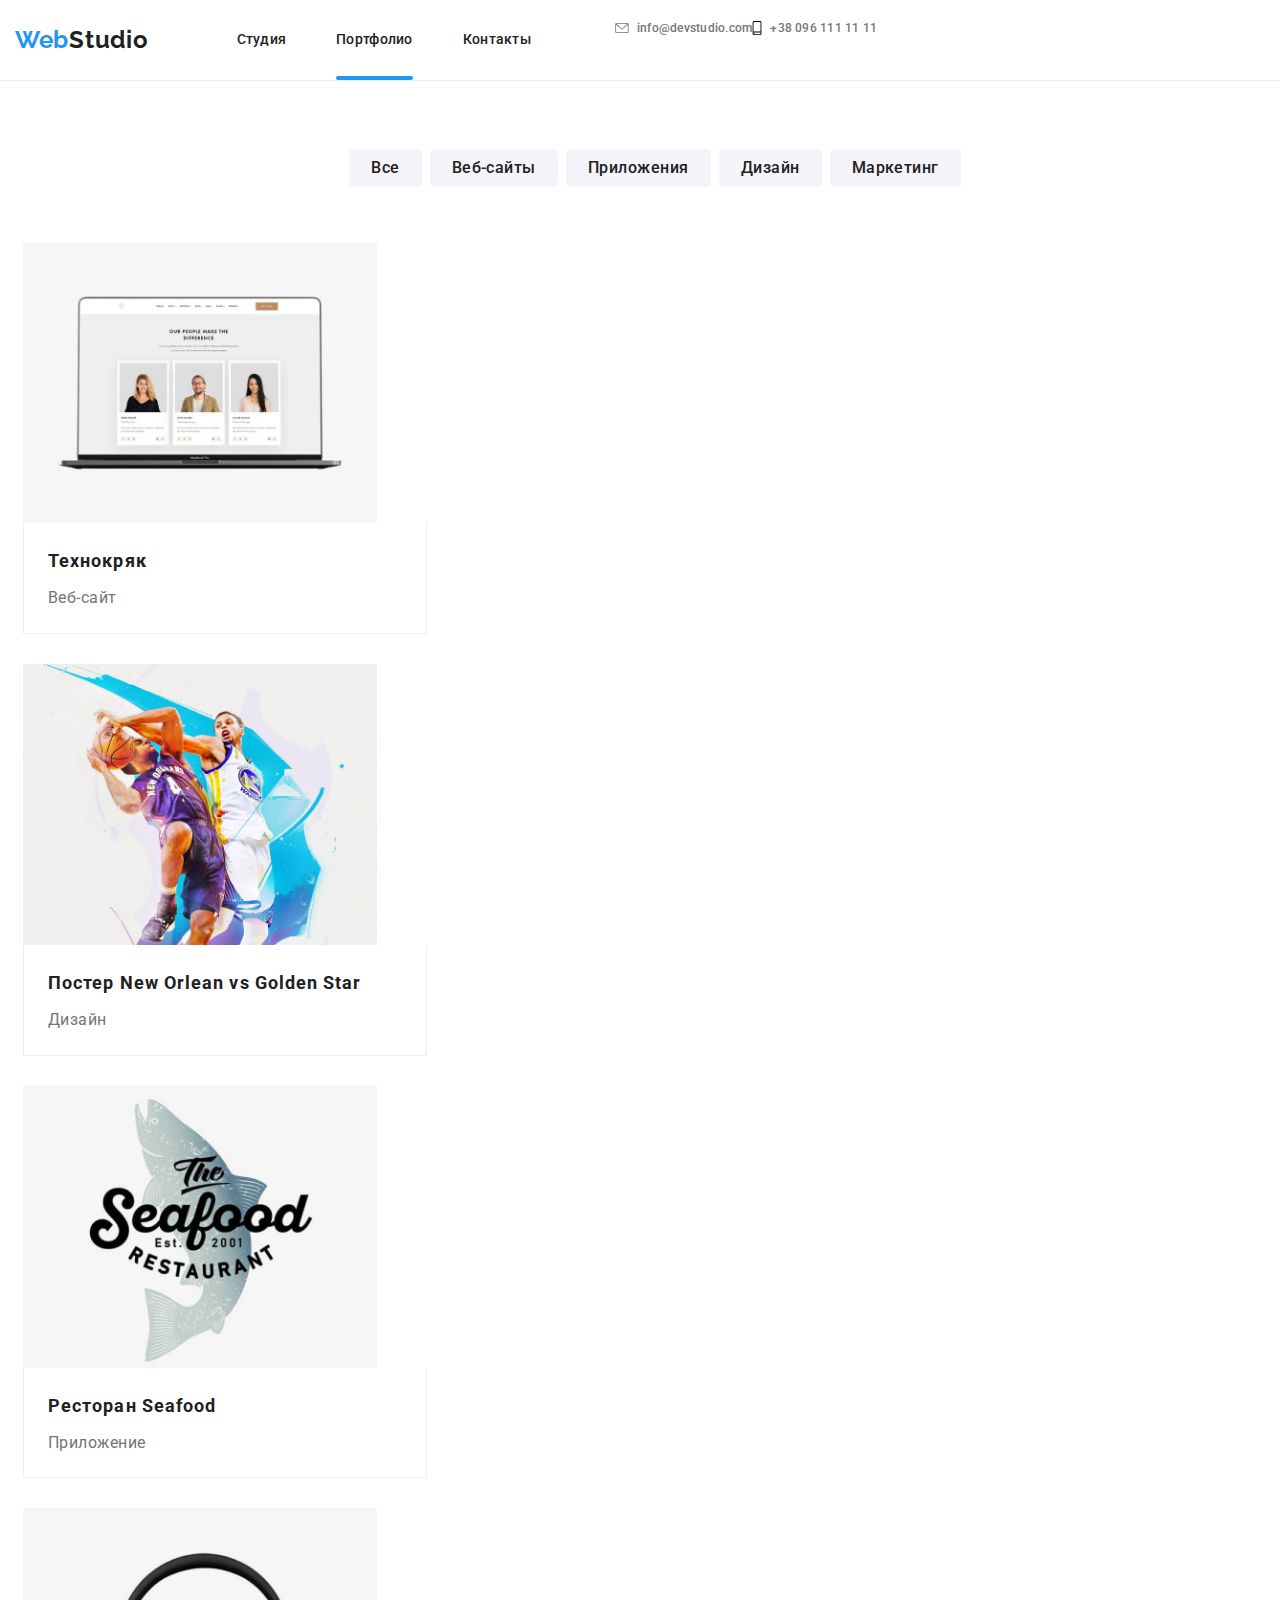
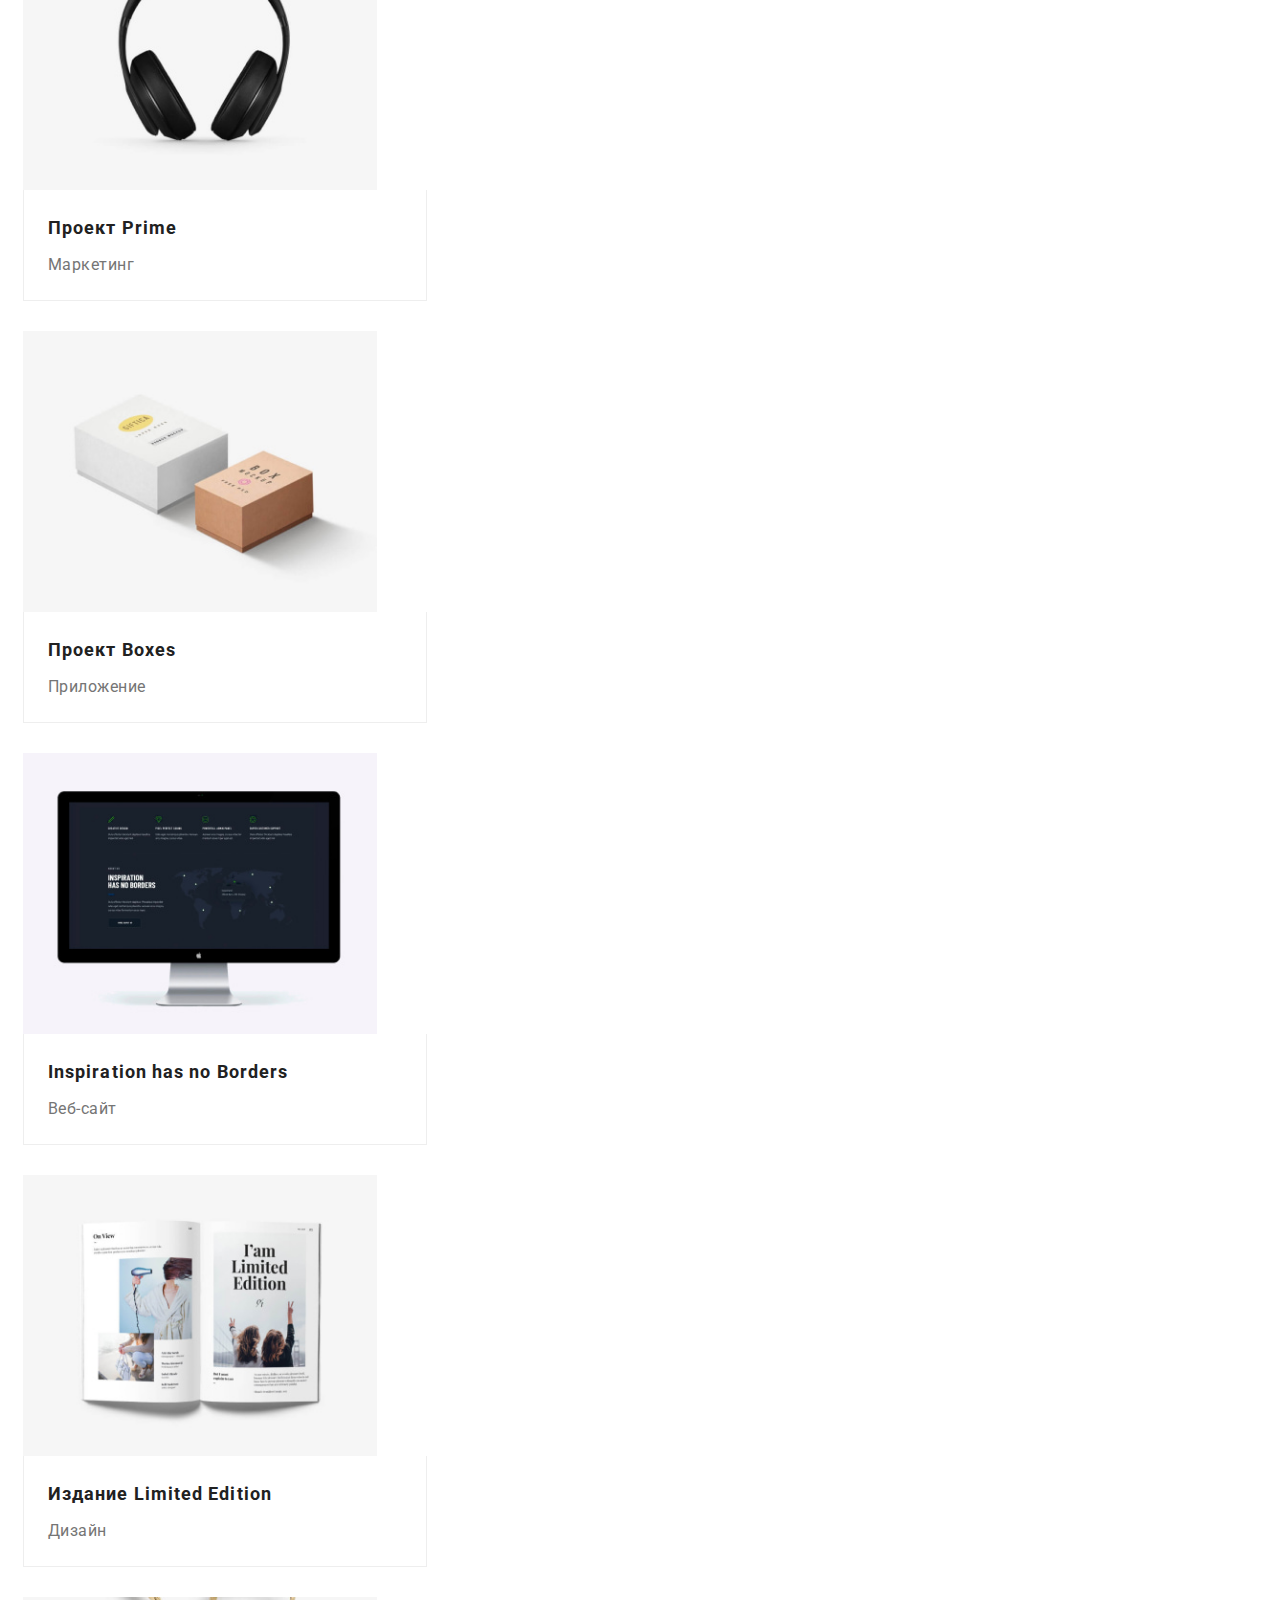
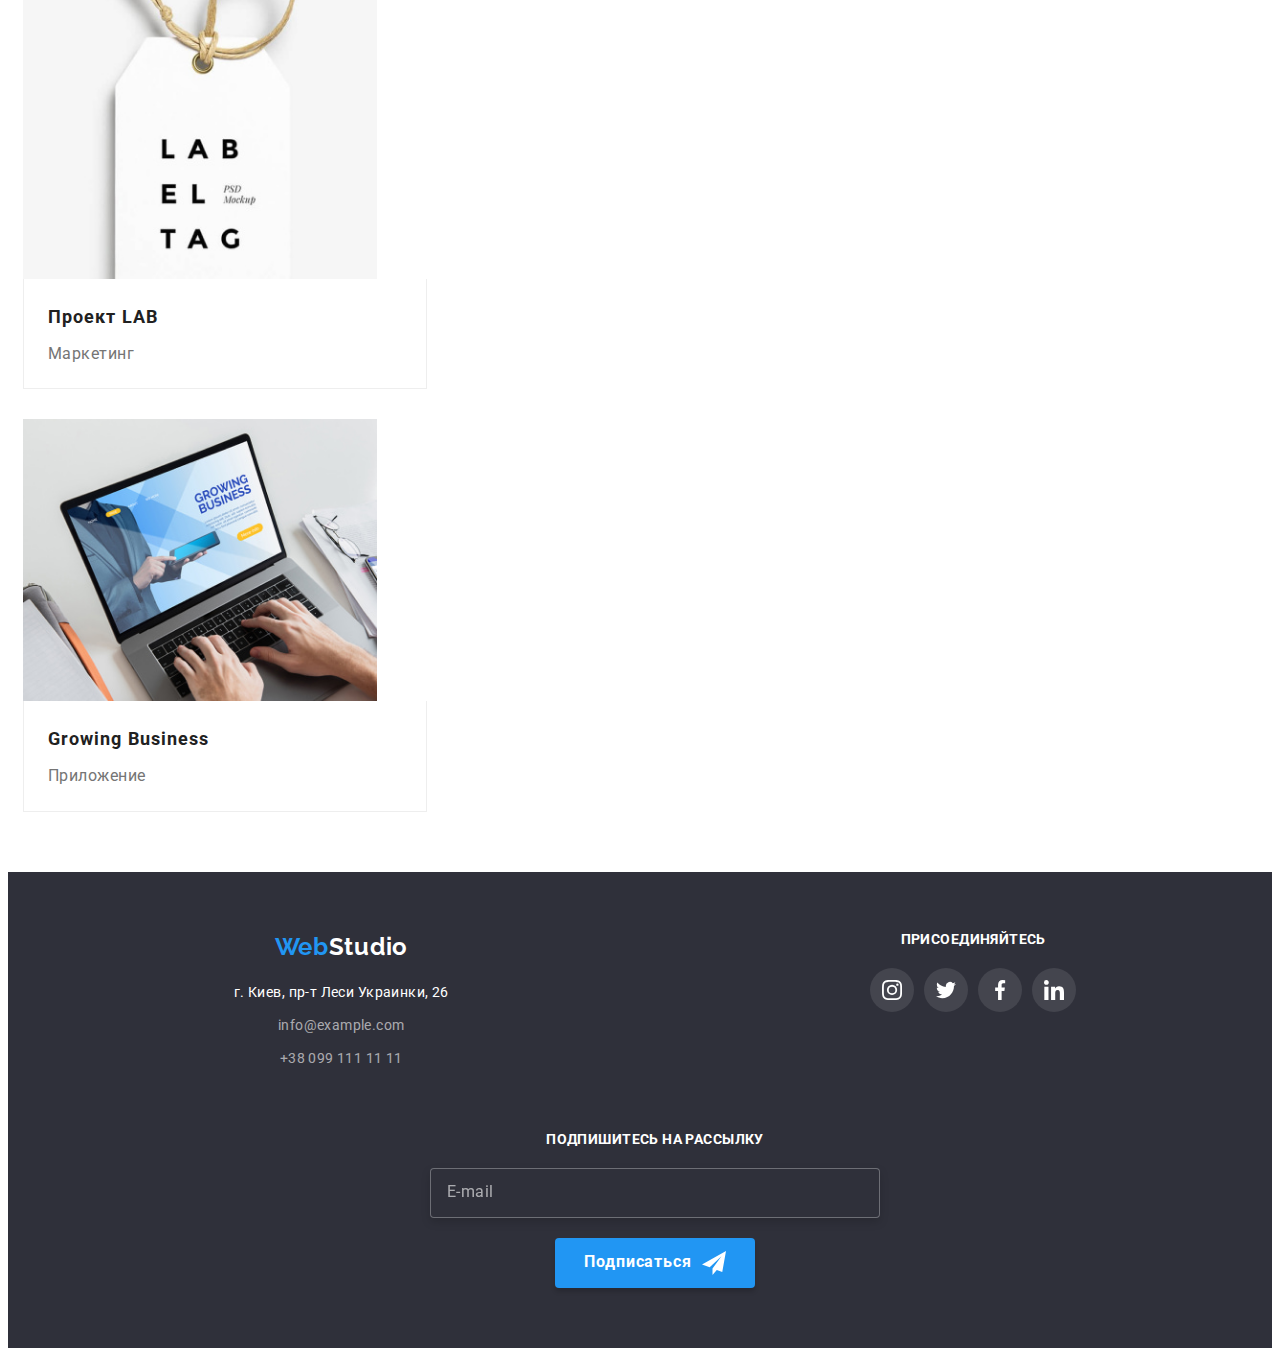
==== commit 50b2a83d: "добавляет финал 1-2" ====
--- a/portfolio.html
+++ b/portfolio.html
@@ -308,79 +308,83 @@
     <!--футер портфолио-->
     <footer class="footer">
       <div class="container footer-container">
-        <div class="address-wrapper">
-          <div class="container-logo">
-            <a class="footer-logo link" href="./index.html">
-              Web<span class="footer-logo-accent">Studio</span>
-            </a>
+        <div class="footer-container__position">
+          <div class="address-wrapper">
+            <div class="container-logo">
+              <a class="footer-logo link" href="./index.html">
+                Web<span class="footer-logo-accent">Studio</span>
+              </a>
+            </div>
+    
+            <address class="address" id="contacts">
+              <ul class="address-list">
+                <li class="address-item">
+                  <a class="address-link link" href="https://www.google.com/maps/@50.427001,30.5351555,16.5z" target="blank"
+                    rel="noopener noreferrer">
+                    г. Киев, пр-т Леси Украинки, 26
+                  </a>
+                </li>
+                <li class="address-item">
+                  <a class="address-link-contact link" href="mailto:info@example.com">info@example.com</a>
+                </li>
+                <li class="address-item">
+                  <a class="address-link-contact link" href="tel:+380991111111">+38 099 111 11 11</a>
+                </li>
+              </ul>
+            </address>
           </div>
     
-          <address class="address" id="contacts">
-            <ul class="address-list">
-              <li class="address-item">
-                <a class="address-link link" href="https://www.google.com/maps/@50.427001,30.5351555,16.5z" target="blank"
-                  rel="noopener noreferrer">
-                  г. Киев, пр-т Леси Украинки, 26
-                </a>
-              </li>
-              <li class="address-item">
-                <a class="address-link-contact link" href="mailto:info@example.com">info@example.com</a>
-              </li>
-              <li class="address-item">
-                <a class="address-link-contact link" href="tel:+380991111111">+38 099 111 11 11</a>
+          <div class="join-wrapper">
+            <h2 class="footer-title">присоединяйтесь</h2>
+    
+            <ul class="join-list">
+              <li class="join-item">
+                <a class="footer-social-link" href="" aria-label="instagram">
+                  <svg class="social-icon">
+                    <use href="./images/icon/sprite-all.svg#icon-instagram"></use>
+                  </svg>
+                </a>
+              </li>
+              <li class="join-item">
+                <a class="footer-social-link" href="" aria-label="twitter">
+                  <svg class="social-icon">
+                    <use href="./images/icon/sprite-all.svg#icon-twitter"></use>
+                  </svg>
+                </a>
+              </li>
+              <li class="join-item">
+                <a class="footer-social-link" href="" aria-label="facebook">
+                  <svg class="social-icon">
+                    <use href="./images/icon/sprite-all.svg#icon-facebook"></use>
+                  </svg>
+                </a>
+              </li>
+              <li class="join-item">
+                <a class="footer-social-link" href="" aria-label="linkedin">
+                  <svg class="social-icon">
+                    <use href="./images/icon/sprite-all.svg#icon-linkedin"></use>
+                  </svg>
+                </a>
               </li>
             </ul>
-          </address>
+          </div>
         </div>
-        <div class="join-wrapper">
-          <h2 class="footer-title">присоединяйтесь</h2>
-          <ul class="join-list">
-            <li class="join-item">
-              <a class="footer-social-link" href="" aria-label="instagram">
-                <svg class="social-icon">
-                  <use href="./images/icon/sprite-all.svg#icon-instagram"></use>
-                </svg>
-              </a>
-            </li>
-            <li class="join-item">
-              <a class="footer-social-link" href="" aria-label="twitter">
-                <svg class="social-icon">
-                  <use href="./images/icon/sprite-all.svg#icon-twitter"></use>
-                </svg>
-              </a>
-            </li>
-            <li class="join-item">
-              <a class="footer-social-link" href="" aria-label="facebook">
-                <svg class="social-icon">
-                  <use href="./images/icon/sprite-all.svg#icon-facebook"></use>
-                </svg>
-              </a>
-            </li>
-            <li class="join-item">
-              <a class="footer-social-link" href="" aria-label="linkedin">
-                <svg class="social-icon">
-                  <use href="./images/icon/sprite-all.svg#icon-linkedin"></use>
-                </svg>
-              </a>
-            </li>
-          </ul>
-        </div>
-
+    
         <div class="mailing">
           <b class="mailing-title">Подпишитесь на рассылку</b>
-        
+    
           <form class="mailing-form">
             <label class="form-label">
               <input class="form-input" type="email" name="email" placeholder="E-mail" />
             </label>
-            <button class="mailing-button pointer" type="submit">
+            <button class="mailing-button" type="submit">
               <span class="mailing-txt">Подписаться</span>
               <svg class="mailing-icon">
                 <use href="./images/icon/sprite-all.svg#form-send"></use>
               </svg>
             </button>
           </form>
-        
+    
         </div>
       </div>
     </footer>
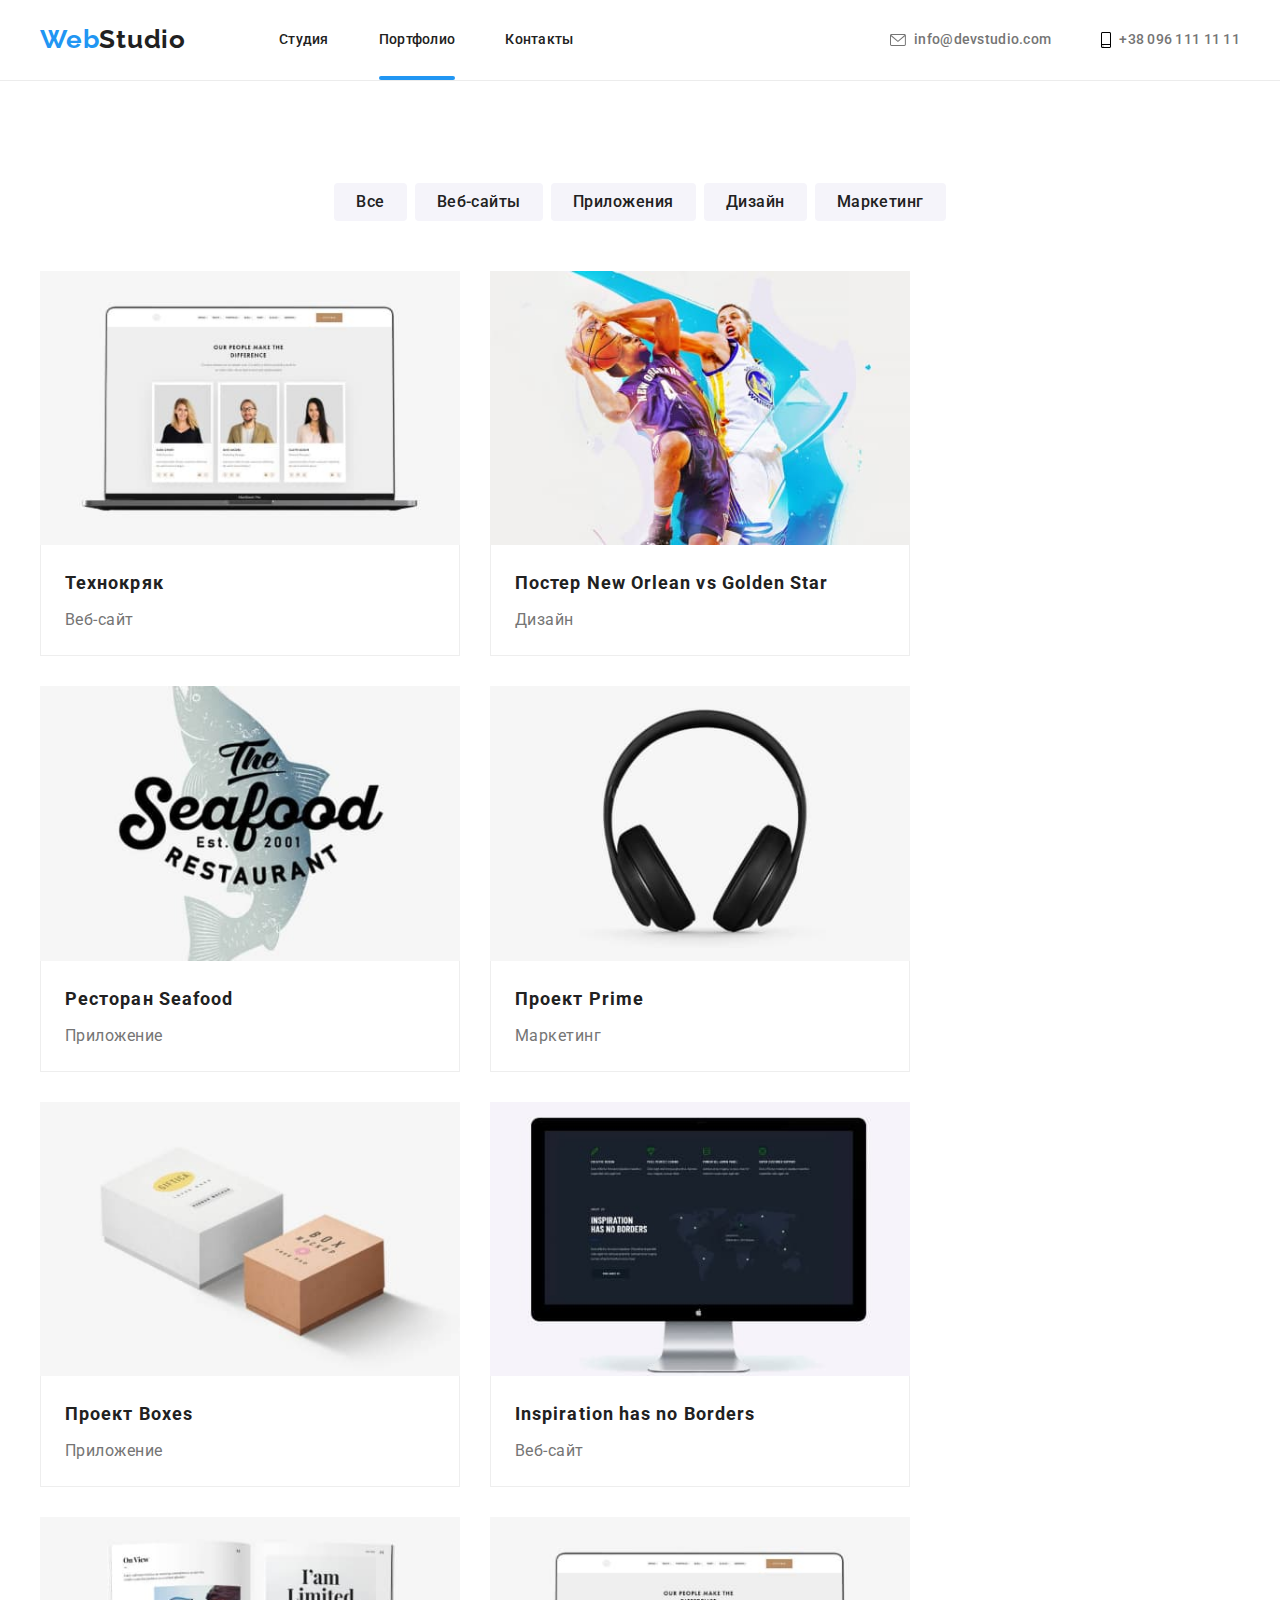
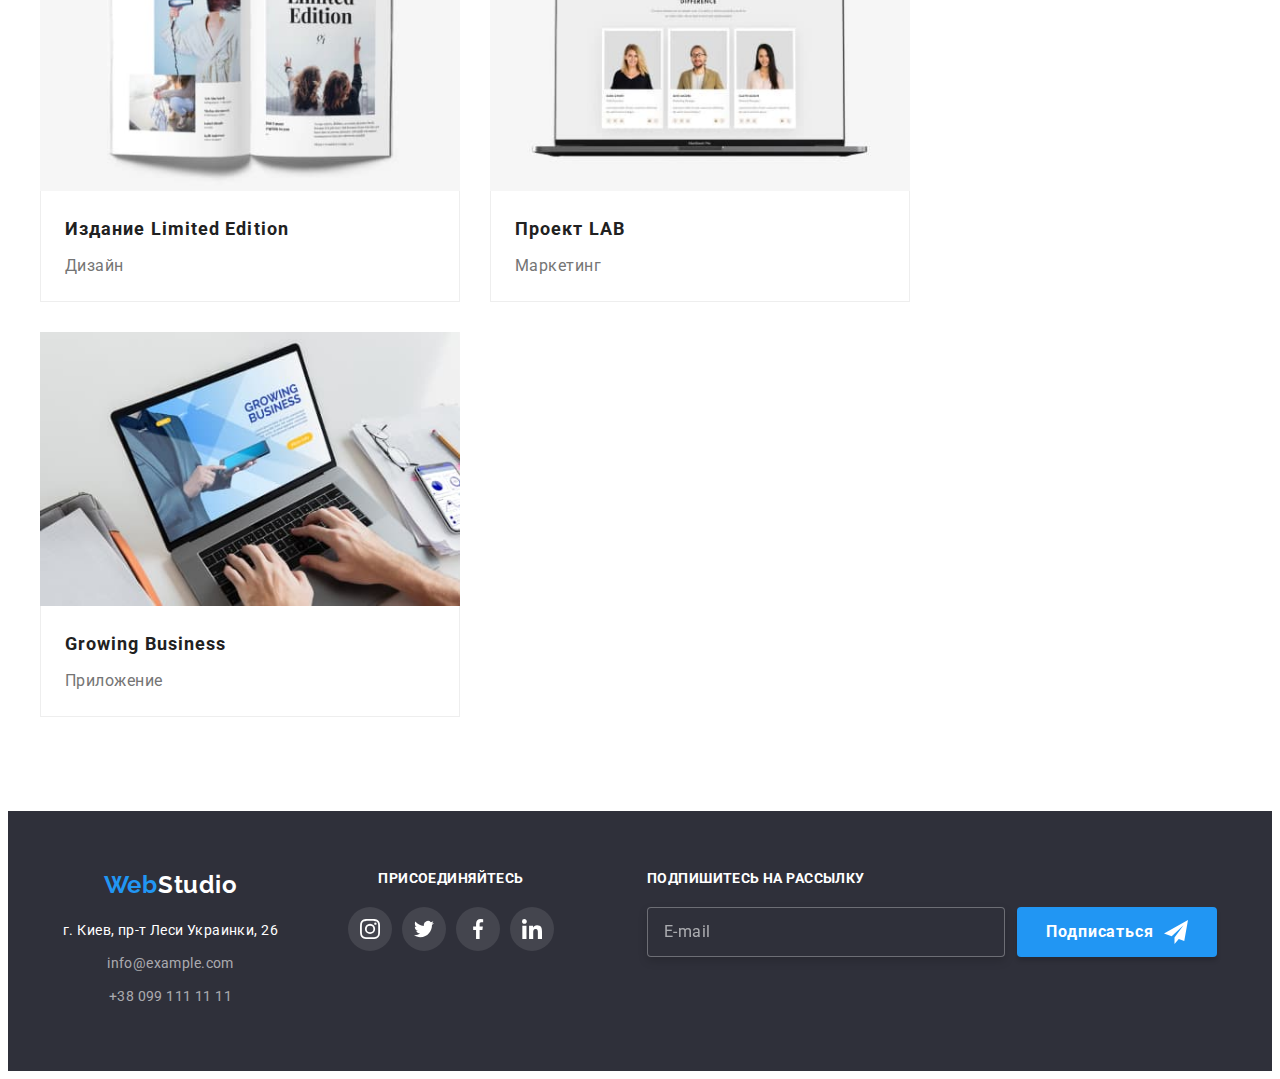
==== commit 9dfded31: "добавляет фото каталог" ====
--- a/portfolio.html
+++ b/portfolio.html
@@ -151,7 +151,34 @@
                 <li class="list-pic__item list">
                     <a class="list-pic__link link" href="">
                        <div class="list-pic__thumb">
-                         <img class="list-pic__img" src="./images/catalog/ctl-img-1.jpg" alt="Ноутбук"/>
+                         <picture>
+                          <source 
+                          srcset="./images/team/ctl-img-1_lg.jpg    1x
+                                  ./images/team/ctl-img-1_lg@2x.jpg 2x
+                                  " 
+                          media="(min-width: 1200px)" 
+                          type="image/jpeg" 
+                          />
+                          <source 
+                          srcset="./images/team/ctl-img-1_md.jpg    1x
+                                  ./images/team/ctl-img-1_md@2x.jpg 2x
+                                  " 
+                          media="(min-width: 768px)" 
+                          type="image/jpeg" 
+                          />
+                          
+                          <source 
+                          srcset="./images/team/ctl-img-1_sm@2x.jpg 2x" 
+                          media="(max-width: 767px)" 
+                          type="image/jpeg" 
+                          />
+
+                          <img 
+                          class="list-pic__img" 
+                          src="./images/catalog/ctl-img-1_sm.jpg"
+                          alt="Ноутбук" width="450" height="294"
+                          />
+                         </picture>
                          <div class="overlay-thumb">
                            <p class="overlay-thumb__txt">Ресурс предлагает комплексные предложения с разным уровнем функционала и сервисов. Все это позволит посетителю получить
                             исчерпывающие сведения о компании или частном лице.
@@ -167,7 +194,37 @@
                 <li class="list-pic__item list">
                     <a class="list-pic__link link" href="">
                       <div class="list-pic__thumb">
-                       <img class="list-pic__img" src="./images/catalog/ctl-img-2.jpg" alt="Баскетбол"/>
+                        <picture>
+                          <source 
+                          srcset="./images/team/ctl-img-2_lg.jpg    1x
+                                  ./images/team/ctl-img-2_lg@2x.jpg 2x
+                                  " 
+                          media="(min-width: 1200px)"
+                          type="image/jpeg" 
+                          />
+                          <source 
+                          srcset="./images/team/ctl-img-2_md.jpg    1x
+                                  ./images/team/ctl-img-2_md@2x.jpg 2x
+                                 " 
+                          media="(min-width: 768px)" 
+                          type="image/jpeg" 
+                          />
+                        
+                          <source 
+                          srcset="./images/team/ctl-img-2_sm@2x.jpg 2x
+                          " 
+                          media="(max-width: 767px)" 
+                          type="image/jpeg" 
+                          />
+                        
+                          <img 
+                          class="list-pic__img" 
+                          src="./images/catalog/ctl-img-2_sm.jpg" 
+                          alt="Баскетбол" 
+                          width="450" 
+                          height="294" 
+                          />
+                        </picture>
                         <div class="overlay-thumb">
                           <p class="overlay-thumb__txt">Ресурс предлагает комплексные предложения с разным уровнем функционала и сервисов. Все это
                             позволит посетителю получить
@@ -184,7 +241,37 @@
                 <li class="list-pic__item list"> 
                     <a class="list-pic__link link" href="">
                       <div class="list-pic__thumb">
-                        <img class="list-pic__img" src="./images/catalog/ctl-img-3.jpg" alt="Логотип с рыбой"/>
+                        <picture>
+                          <source 
+                          srcset="./images/team/ctl-img-3_lg.jpg    1x
+                                  ./images/team/ctl-img-3_lg@2x.jpg 2x
+                                 " 
+                          media="(min-width: 1200px)" 
+                          type="image/jpeg" 
+                          />
+                          <source 
+                          srcset="./images/team/ctl-img-3_md.jpg    1x
+                                 ./images/team/ctl-img-3_md@2x.jpg 2x
+                                 " 
+                          media="(min-width: 768px)"
+                          type="image/jpeg" 
+                          />
+                        
+                          <source 
+                          srcset="./images/team/ctl-img-3_sm@2x.jpg 2x
+                                 " 
+                          media="(max-width: 767px)" 
+                          type="image/jpeg" 
+                          />
+                        
+                          <img 
+                          class="list-pic__img" 
+                          src="./images/catalog/ctl-img-3_sm.jpg" 
+                          alt="Логотип с рыбой" 
+                          width="450" 
+                          height="294" 
+                          />
+                        </picture>
                         <div class="overlay-thumb">
                           <p class="overlay-thumb__txt">Ресурс предлагает комплексные предложения с разным уровнем функционала и сервисов. Все это
                             позволит посетителю получить
@@ -201,7 +288,37 @@
                 <li class="list-pic__item list">
                     <a class="list-pic__link link" href="">
                       <div class="list-pic__thumb">
-                       <img class="list-pic__img" src="./images/catalog/ctl-img-4.jpg" alt="Наушники"/>
+                        <picture>
+                          <source 
+                          srcset="./images/team/ctl-img-4_lg.jpg    1x
+                                  ./images/team/ctl-img-4_lg@2x.jpg 2x
+                                 "
+                          media="(min-width: 1200px)" 
+                          type="image/jpeg" 
+                          />
+                          <source 
+                          srcset="./images/team/ctl-img-4_md.jpg    1x
+                                  ./images/team/ctl-img-4_md@2x.jpg 2x
+                                 " 
+                          media="(min-width: 768px)" 
+                          type="image/jpeg" 
+                          />
+                        
+                          <source 
+                          srcset="./images/team/ctl-img-4_sm@2x.jpg 2x
+                                 " 
+                          media="(max-width: 767px)" 
+                          type="image/jpeg" 
+                          />
+                        
+                          <img 
+                          class="list-pic__img" 
+                          src="./images/catalog/ctl-img-4_sm.jpg" 
+                          alt="Наушники" 
+                          width="450" 
+                          height="294" 
+                          />
+                        </picture>
                         <div class="overlay-thumb">
                           <p class="overlay-thumb__txt">Ресурс предлагает комплексные предложения с разным уровнем функционала и сервисов. Все это
                             позволит посетителю получить
@@ -218,7 +335,31 @@
                 <li class="list-pic__item list">
                     <a class="list-pic__link link" href="">
                       <div class="list-pic__thumb">
-                       <img class="list-pic__img" src="./images/catalog/ctl-img-5.jpg" alt="Коробки"/>
+                        <picture>
+                          <source 
+                          srcset="./images/team/ctl-img-5_lg.jpg    1x
+                                  ./images/team/ctl-img-5_lg@2x.jpg 2x
+                                 " 
+                          media="(min-width: 1200px)" 
+                          type="image/jpeg" 
+                          />
+                          <source 
+                          srcset="./images/team/ctl-img-5_md.jpg    1x
+                                  ./images/team/ctl-img-5_md@2x.jpg 2x
+                                 " 
+                          media="(min-width: 768px)" 
+                          type="image/jpeg" 
+                          />
+                        
+                          <source 
+                          srcset="./images/team/ctl-img-5_sm@2x.jpg 2x
+                                 " 
+                          media="(max-width: 767px)" 
+                          type="image/jpeg" 
+                          />
+                        
+                          <img class="list-pic__img" src="./images/catalog/ctl-img-5_sm.jpg" alt="Коробки" width="450" height="294" />
+                        </picture>
                         <div class="overlay-thumb">
                           <p class="overlay-thumb__txt">Ресурс предлагает комплексные предложения с разным уровнем функционала и сервисов. Все это
                             позволит посетителю получить
@@ -235,7 +376,37 @@
                 <li class="list-pic__item list">
                     <a class="list-pic__link link" href="">
                       <div class="list-pic__thumb">
-                       <img class="list-pic__img" src="./images/catalog/ctl-img-6.jpg" alt="Монитор"/>
+                        <picture>
+                          <source 
+                          srcset="./images/team/ctl-img-6_lg.jpg    1x
+                                  ./images/team/ctl-img-6_lg@2x.jpg 2x
+                                 " 
+                          media="(min-width: 1200px)" 
+                          type="image/jpeg" 
+                          />
+                          <source 
+                          srcset="./images/team/ctl-img-6_md.jpg    1x
+                                  ./images/team/ctl-img-6_md@2x.jpg 2x
+                                 " 
+                          media="(min-width: 768px)" 
+                          type="image/jpeg" 
+                          />
+                        
+                          <source 
+                          srcset="./images/team/ctl-img-6_sm@2x.jpg 2x
+                                 " 
+                          media="(max-width: 767px)" 
+                          type="image/jpeg" 
+                          />
+            
+                          <img 
+                          class="list-pic__img" 
+                          src="./images/catalog/ctl-img-6_sm.jpg" 
+                          alt="Монитор" 
+                          width="450" 
+                          height="294" 
+                          />
+                        </picture>
                         <div class="overlay-thumb">
                           <p class="overlay-thumb__txt">Ресурс предлагает комплексные предложения с разным уровнем функционала и сервисов. Все это
                             позволит посетителю получить
@@ -252,7 +423,37 @@
                 <li class="list-pic__item list">
                     <a class="list-pic__link link" href="">
                       <div class="list-pic__thumb">
-                       <img class="list-pic__img" src="./images/catalog/ctl-img-7.jpg" alt="Журнал"/>
+                        <picture>
+                          <source 
+                          srcset="./images/team/ctl-img-7_lg.jpg    1x
+                                  ./images/team/ctl-img-7_lg@2x.jpg 2x
+                                 " 
+                          media="(min-width: 1200px)" 
+                          type="image/jpeg" 
+                          />
+                          <source 
+                          srcset="./images/team/ctl-img-7_md.jpg    1x
+                                  ./images/team/ctl-img-7_md@2x.jpg 2x
+                                 " 
+                          media="(min-width: 768px)" 
+                          type="image/jpeg" 
+                          />
+                        
+                          <source 
+                          srcset="./images/team/ctl-img-7_sm@2x.jpg 2x
+                                 " 
+                          media="(max-width: 767px)" 
+                          type="image/jpeg" 
+                          />
+                        
+                          <img 
+                          class="list-pic__img" 
+                          src="./images/catalog/ctl-img-7_sm.jpg" 
+                          alt="Журнал" 
+                          width="450" 
+                          height="294" 
+                          />
+                        </picture>
                         <div class="overlay-thumb">
                           <p class="overlay-thumb__txt">Ресурс предлагает комплексные предложения с разным уровнем функционала и сервисов. Все это
                             позволит посетителю получить
@@ -269,7 +470,36 @@
                 <li class="list-pic__item list">
                     <a class="list-pic__link link" href="">
                       <div class="list-pic__thumb">
-                       <img class="list-pic__img" src="./images/catalog/ctl-img-8.jpg" alt="Этикетка"/>
+                        <picture>
+                          <source 
+                          srcset="./images/team/ctl-img-8_lg.jpg    1x
+                                  ./images/team/ctl-img-8_lg@2x.jpg 2x
+                                  " 
+                          media="(min-width: 1200px)" 
+                          type="image/jpeg" 
+                          />
+                          <source 
+                          srcset="./images/team/ctl-img-8_md.jpg    1x
+                                  ./images/team/ctl-img-8_md@2x.jpg 2x
+                                 " 
+                          media="(min-width: 768px)" 
+                          type="image/jpeg" 
+                          />
+                        
+                          <source 
+                          srcset="./images/team/ctl-img-8_sm@2x.jpg 2x" 
+                          media="(max-width: 767px)" 
+                          type="image/jpeg" 
+                          />
+
+                          <img 
+                          class="list-pic__img" 
+                          src="./images/catalog/ctl-img-1_sm.jpg" 
+                          alt="Этикетка" 
+                          width="450" 
+                          height="294" 
+                          />
+                        </picture>
                         <div class="overlay-thumb">
                           <p class="overlay-thumb__txt">Ресурс предлагает комплексные предложения с разным уровнем функционала и сервисов. Все это
                             позволит посетителю получить
@@ -286,7 +516,36 @@
                 <li class="list-pic__item list">
                     <a class="list-pic__link link" href="">
                       <div class="list-pic__thumb">
-                       <img class="list-pic__img" src="./images/catalog/ctl-img-9.jpg" alt="Работа в ноутбуке"/>
+                        <picture>
+                          <source 
+                          srcset="./images/team/ctl-img-9_lg.jpg    1x
+                                  ./images/team/ctl-img-9_lg@2x.jpg 2x
+                                 " 
+                          media="(min-width: 1200px)" 
+                          type="image/jpeg" 
+                          />
+                          <source 
+                          srcset="./images/team/ctl-img-9_md.jpg    1x
+                                  ./images/team/ctl-img-9_md@2x.jpg 2x
+                                 " 
+                          media="(min-width: 768px)" 
+                          type="image/jpeg" 
+                          />
+                        
+                          <source 
+                          srcset="./images/team/ctl-img-9_sm@2x.jpg 2x" 
+                          media="(max-width: 767px)" 
+                          type="image/jpeg" 
+                          />
+                        
+                          <img 
+                          class="list-pic__img" 
+                          src="./images/catalog/ctl-img-9_sm.jpg" 
+                          alt="Работа в ноутбуке" 
+                          width="450" 
+                          height="294" 
+                          />
+                        </picture>
                         <div class="overlay-thumb">
                           <p class="overlay-thumb__txt">Ресурс предлагает комплексные предложения с разным уровнем функционала и сервисов. Все это
                             позволит посетителю получить
--- a/css/main.min.css
+++ b/css/main.min.css
@@ -1,3 +1,3 @@
 :root{--main-font: 'Roboto', sans-serif;--logo-font: 'Raleway', sans-serif;--accent-txt-cl: #ffffff;--primary-txt-cl: #757575;--footer-txt-cl: rgba(255, 255, 255, 0.6);--title-txt-cl: #212121;--secondary-txt-cl: #2196f3;--main-bg-cl: #2f303a;--section-bg-cl: #f5f4fa;--top-border-cl: #ececec;--border-cl: #eeeeee;--icon-color: #afb1b8;--footer-bg-icon: rgba(255, 255, 255, 0.1);--about-element-cl: rgba(47, 48, 58, 0.8);--overlay-color: rgba(33, 150, 243, 0.9);--backdrop-cl: rgba(0, 0, 0, 0.2);--time-change: 250ms;--time-steps: cubic-bezier(0.4, 0, 0.2, 1)
-}.visually-hidden{position:absolute;width:1px;height:1px;margin:-1px;border:0;padding:0;white-space:nowrap;clip-path:inset(100%);clip:rect(0 0 0 0);overflow:hidden}h1,h2,h3,h4,p{margin-top:0;margin-bottom:0}h1:last-child,h2:last-child,h3:last-child,h4:last-child,p{margin-bottom:0}ul{padding-left:0;margin-top:0;margin-bottom:0;list-style:none}.link{text-decoration:none}.body{font-family:var(--main-font);font-size:14px;line-height:1.71;letter-spacing:0.03em;background-color:var(--accent-txt-cl);color:var(--primary-txt-cl)}.section{min-width:480px;padding:60px 0px}img{display:block;height:auto;max-width:100%}.pointer{cursor:pointer}.hero__btn{display:flex;align-items:center;text-align:center;margin-left:auto;margin-right:auto;padding:10px 32px;font-family:var(--main-font);font-weight:700;font-size:16px;line-height:1.9;border-radius:4px;border:transparent;letter-spacing:0.06em;color:var(--accent-txt-cl);background-color:var(--secondary-txt-cl)}.container{width:100%;padding-left:15px;padding-right:15px;margin-left:auto;margin-right:auto}.subtitle{font-weight:700;letter-spacing:0.03em;color:var(--title-txt-cl)}.descr{font-weight:400}.logo{font-family:var(--logo-font);font-weight:700;font-size:24px;line-height:1.17;letter-spacing:0.03em;color:var(--secondary-txt-cl)}@media screen and (min-width: 768px){.logo{margin-right:88px}}.logo-accent{color:var(--title-txt-cl)}@media screen and (min-width: 768px){.header-button{display:none}}@media screen and (max-width: 767px){.header-button{position:relative;z-index:50;display:inline-flex;width:40px;height:40px;padding:0;border:none;background-color:transparent}.header-button .header-button__menu{display:none}.header-button .header-button__cross{display:block}.header-button.is-active .header-button__menu{display:block}.header-button.is-active .header-button__cross{display:none}.header-button:hover,.header-button:focus{fill:var(--secondary-txt-cl)}}@media screen and (min-width: 768px){.mobile-container{display:none}}@media screen and (max-width: 767px){.mobile-container{position:fixed;z-index:20;top:0;left:0;width:100vh;height:100vh;display:flex;flex-direction:column;padding:48px 40px;background-color:var(--accent-txt-cl)}.mobile-container.is-open{display:none}}@media screen and (max-width: 767px){.mobile-list__item:not(:last-child){margin-bottom:32px}}@media screen and (max-width: 767px){.mobile-list__link{font-family:var(--main-font);font-weight:500;font-size:40px;line-height:1.17;letter-spacing:0.02em;color:var(--title-txt-cl)}}@media screen and (max-width: 767px){.mobile-group{margin-top:auto}}@media screen and (max-width: 767px){.mobile-contact{margin-bottom:64px}}@media screen and (max-width: 767px){.mobile-contact__item:nth-child(-n+1){margin-bottom:32px}}@media screen and (max-width: 767px){.mobile-contact__link--color{font-family:var(--main-font);font-weight:500;font-size:34px;line-height:1.18;letter-spacing:0.02em;color:var(--secondary-txt-cl)}}@media screen and (max-width: 767px){.mobile-contact__link{font-family:var(--main-font);font-weight:500;font-size:24px;line-height:1.17;letter-spacing:0.02em;color:var(--primary-txt-cl)}}@media screen and (max-width: 767px){.mobile-socials{display:flex;flex-wrap:wrap;margin-top:-10px;margin-right:-10px}}@media screen and (max-width: 767px){.mobile-socials__item{margin-top:10px;margin-right:10px}}@media screen and (max-width: 767px){.mobile-socials__link{display:block;padding-right:10px;border-right:1px solid rgba(33,33,33,0.2);font-family:var(--main-font);font-weight:500;font-size:18px;line-height:1.22;letter-spacing:0.02em;color:var(--secondary-txt-cl)}}@media screen and (max-width: 767px){.mobile-socials__item:last-child .mobile-socials__link{padding:0;border:none}}@media screen and (max-width: 767px){.nav-list{display:none}}@media screen and (min-width: 768px){.nav-list{display:flex}}.nav-list__item{position:relative;margin-right:50px}.nav-list__item:last-child{margin-right:0}.nav-list__link{display:block;padding:32px 0px;font-weight:500;font-size:14px;line-height:1.14;letter-spacing:0.02em;color:var(--title-txt-cl);transition-property:color;transition-duration:var(--time-change);transition-timing-function:var(--time-steps);transition-delay:100ms}.nav-list__link:hover,.nav-list__link:focus{color:var(--secondary-txt-cl)}.nav-list__link--current::after{content:'';position:absolute;left:0px;bottom:0px;display:block;width:100%;height:4px;background:var(--secondary-txt-cl);border-radius:2px}.header{position:fixed;z-index:2;top:0;left:0;width:100%;height:60px;border-bottom:1px solid var(--top-border-cl);background-color:var(--accent-txt-cl)}@media screen and (min-width: 768px){.header{width:100%;height:80px}}.header__container{min-width:480px}@media screen and (min-width: 768px){.header__container{min-width:768px;display:flex}}.header__nav{display:flex;align-items:center}@media screen and (max-width: 767px){.header__nav{justify-content:space-between}}@media screen and (max-width: 767px){.contact-list{display:none}}@media screen and (min-width: 768px){.contact-list{margin-top:21px;margin-left:84px}}@media screen and (min-width: 1200px){.contact-list{display:flex}}@media screen and (min-width: 768px){.contact-list__item:not(:last-child){margin-bottom:10px}}.contact-link{display:flex;align-items:center;font-family:var(--main-font);font-weight:500;font-size:14px;line-height:1.14;letter-spacing:0.02em;color:var(--primary-txt-cl);transition-property:color;transition-duration:var(--time-change);transition-timing-function:var(--time-steps);transition-delay:100ms}@media screen and (min-width: 768px){.contact-link{font-weight:500;font-size:12px;line-height:1.17;letter-spacing:0.02em}}.contact-link:hover,.contact-link:focus{color:var(--secondary-txt-cl)}@media screen and (min-width: 768px){.contact-link__item{margin-bottom:10px}}.contact-link__icon--mail{margin-right:8px;fill:currentColor;width:14px;height:10px}.contact-link__icon--phon{margin-right:8px;width:10px;height:14px}.hero{min-width:480px;margin-left:auto;margin-right:auto;padding-top:118px;padding-bottom:118px;background-color:var(--main-bg-cl)}@media screen and (min-width: 768px){.hero{min-width:768px}}@media screen and (min-width: 1200px){.hero{max-width:1600px;background-image:linear-gradient(to right, rgba(47,48,58,0.4), rgba(47,48,58,0.4)),url(../images/hero/hero-img.jpg);background-repeat:no-repeat;background-position:center}}.hero__title{width:360px;margin-left:auto;margin-right:auto;margin-bottom:30px;align-items:center;font-weight:900;font-size:26px;line-height:1.62;text-align:center;letter-spacing:0.06em;text-transform:uppercase;color:var(--accent-txt-cl)}.benefits{min-width:480px;margin-left:auto;margin-right:auto}@media screen and (min-width: 768px){.benefits{min-width:768px}}.benefits-list{margin:-15px}@media screen and (min-width: 768px){.benefits-list{display:flex;flex-wrap:wrap}}.benefits-list__item{width:450px}@media screen and (min-width: 768px){.benefits-list__item{width:354px;margin:15px}}.benefits-list__container{display:flex;justify-content:center;align-items:center;margin-bottom:30px;width:450px;height:120px;background:var(--section-bg-cl);border-radius:4px}@media screen and (min-width: 768px){.benefits-list__container{width:354px}}.benefits-list__icon{width:70px;height:70px}.benefits-list__title{min-width:450px;margin-bottom:10px;font-size:14px;line-height:1.14;text-align:center;letter-spacing:0.03em;text-transform:uppercase}@media screen and (min-width: 768px){.benefits-list__title{text-align:left}}.benefits-list__description{font-size:14px;line-height:1.71;letter-spacing:0.03em;margin-bottom:30px}.about{padding-top:0px}@media screen and (max-width: 1170px){.about{display:none}}.about-list{display:flex}.about-list__item{position:relative}.about-list__item:not(:last-child){margin-right:30px}.about-list__label{position:absolute;display:flex;align-items:center;justify-content:center;bottom:0;right:0;width:100%;height:70px;font-family:var(--main-font);font-weight:700;font-size:14px;line-height:1.14;letter-spacing:0.03em;text-transform:uppercase;color:var(--accent-txt-cl);background-color:var(--about-element-cl)}.about-title{margin-bottom:50px;font-weight:700;font-size:36px;line-height:1.17;text-align:center;letter-spacing:0.03em;color:var(--title-txt-cl)}.team{min-width:480px;margin-left:auto;margin-right:auto;padding-top:0px;background-color:var(--section-bg-cl)}@media screen and (min-width: 768px){.team{min-width:768px}}.team-title{margin-bottom:50px;font-weight:700;font-size:36px;line-height:1.17;text-align:center;letter-spacing:0.03em;color:var(--title-txt-cl)}@media screen and (min-width: 768px){.team-title{margin-bottom:30px}}@media screen and (min-width: 768px){.team-list{display:flex;flex-wrap:wrap;margin:-15px}}.team-list__item{background-color:var(--accent-txt-cl);box-shadow:0px 1px 3px rgba(0,0,0,0.12),0px 1px 1px rgba(0,0,0,0.14),0px 2px 1px rgba(0,0,0,0.2);border-radius:0px 0px 4px 4px}@media screen and (min-width: 768px){.team-list__item{flex-basis:calc((100% - 4 * 15px) / 2);margin:15px}}.team-list__wrapper{padding-top:30px;padding-bottom:30px}@media screen and (min-width: 768px){.team-list__wrapper{padding-bottom:24px}}.team-list__title{margin-bottom:10px;font-weight:500;font-size:16px;line-height:1.19;text-align:center;letter-spacing:0.03em;color:var(--title-txt-cl)}.team-list__descr{margin-bottom:16px;font-weight:400;font-size:16px;line-height:1.19;text-align:center;letter-spacing:0.03em}.social-list{display:flex;justify-content:center}.social-item:not(:last-child){margin-right:10px}.social-link{display:flex;align-items:center;justify-content:center;width:44px;height:44px;border-radius:50px;fill:var(--icon-color);transition-property:background-color, fill;transition-duration:var(--time-change);transition-timing-function:var(--time-steps);transition-delay:100ms}.social-link:hover,.social-link:focus{background-color:var(--secondary-txt-cl);fill:var(--accent-txt-cl)}.social-icon{width:20px;height:20px}.client{min-width:480px}@media screen and (min-width: 768px){.client{min-width:768px}}.client-title{margin-bottom:50px;font-weight:700;font-size:28px;line-height:1.18;text-align:center;letter-spacing:0.03em;color:var(--title-txt-cl)}.client-list{display:flex;flex-wrap:wrap;margin-left:auto;margin-right:auto;margin:-15px}.client-item{flex-basis:calc((100% - 6 * 15px) / 3);margin:15px}.client-link{display:flex;align-items:center;justify-content:center;width:210px;height:92px;fill:var(--icon-color);border:1px solid var(--icon-color);box-sizing:border-box;border-radius:4px;transition-property:fill, border;transition-duration:var(--time-change);transition-timing-function:var(--time-steps);transition-delay:100ms}@media screen and (min-width: 768px){.client-link{width:226px}}.client-link:hover,.client-link:focus{fill:var(--secondary-txt-cl);border:1px solid var(--secondary-txt-cl)}.client-icon{width:106px;height:60px}.work-list{display:flex;margin-left:auto;margin-right:auto;margin-bottom:40px}@media screen and (max-width: 767px){.work-list{flex-wrap:wrap}}@media screen and (min-width: 768px){.work-list{justify-content:center}}.work-item-btn:not(:last-child){margin-right:8px}.work-item-btn:nth-child(-n+3){margin-bottom:15px}.work-btn{border:transparent;border-radius:4px;padding:6px 22px;font-family:var(--main-font);font-weight:500;font-size:16px;line-height:1.62;text-align:center;letter-spacing:0.03em;color:var(--title-txt-cl);background-color:var(--section-bg-cl);transition-property:background-color, color, box-shadow;transition-duration:var(--time-change);transition-timing-function:var(--time-steps);transition-delay:100ms}.work-btn:hover,.work-btn:focus{background-color:var(--secondary-txt-cl);color:var(--accent-txt-cl);box-shadow:0px 3px 1px rgba(0,0,0,0.1),0px 1px 2px rgba(0,0,0,0.08),0px 2px 2px rgba(0,0,0,0.12)}@media screen and (min-width: 768px){.work{min-width:768px}}.list-pic{width:450px;margin-left:auto;margin-right:auto}@media screen and (min-width: 768px){.list-pic{display:flex;flex-wrap:wrap;margin:-15px}}@media screen and (max-width: 767px){.list-pic__item:not(:last-child){margin-bottom:30px}}@media screen and (min-width: 768px){.list-pic__item{width:354px;flex-basis:calc((100% - 4 * 15px) / 2);margin:15px}}.list-pic__link{display:block;transition-property:box-shadow;transition-duration:var(--time-change);transition-timing-function:var(--time-steps);transition-delay:100ms}.list-pic__link:hover,.list-pic__link:focus{box-shadow:0px 1px 1px rgba(0,0,0,0.12),0px 4px 4px rgba(0,0,0,0.06),1px 4px 6px rgba(0,0,0,0.16)}.work-text-wrapper{width:354px;padding-top:20px;padding-right:24px;padding-bottom:20px;padding-left:24px;background:var(--accent-txt-cl);border-right:1px solid var(--border-cl);border-bottom:1px solid var(--border-cl);border-left:1px solid var(--border-cl)}.work-title{margin-bottom:4px;font-weight:700;font-size:18px;line-height:2;letter-spacing:0.06em;color:var(--title-txt-cl)}.work-descr{font-weight:400;font-size:16px;line-height:1.87;letter-spacing:0.03em;color:var(--primary-txt-cl)}.list-pic__thumb{position:relative;overflow:hidden}.overlay-thumb{position:absolute;top:0px;left:0px;width:100%;height:100%;padding:63px 24px;transform:translateY(100%);transition:transform var(--time-change) var(--time-steps);background:var(--overlay-color)}.list-pic__link:hover .overlay-thumb,.list-pic__link:focus .overlay-thumb{transform:translateY(0)}.overlay-thumb__txt{font-family:var(--main-font);font-weight:400;font-size:18px;line-height:1.56;letter-spacing:0.03em;color:var(--accent-txt-cl)}.footer{display:block;min-width:480px;max-height:603px;padding-top:60px;padding-bottom:60px;background-color:var(--main-bg-cl)}@media screen and (min-width: 768px){.footer-container__position{display:flex;align-items:center;justify-content:space-around;margin-bottom:60px}}.join-wrapper{text-align:center;margin-top:60px}@media screen and (min-width: 768px){.join-wrapper{margin-top:0px}}.footer-title{margin-bottom:20px;font-weight:700;font-size:14px;line-height:1.14;text-transform:uppercase;color:var(--accent-txt-cl)}.address-item{margin-bottom:9px}.address-item:last-child{margin-bottom:0px}.address-item .address-link{display:block;text-align:center;font-family:var(--main-font);font-style:normal;font-weight:400;font-size:14px;line-height:1.71;letter-spacing:0.03em;color:var(--accent-txt-cl)}.address-link-contact{display:block;text-align:center;font-style:normal;color:var(--footer-txt-cl)}.join-list{display:flex;justify-content:center;margin-bottom:60px}.join-item:not(:last-child){margin-right:10px}.footer-social-link{display:inline-flex;align-items:center;justify-content:center;width:44px;height:44px;border-radius:50%;background-color:var(--footer-bg-icon);fill:var(--accent-txt-cl);transition-property:background-color, fill;transition-duration:var(--time-change);transition-timing-function:var(--time-steps);transition-delay:100ms}.footer-social-link:hover,.footer-social-link:focus{background-color:var(--secondary-txt-cl)}.container-logo{margin-bottom:20px}.footer-logo{display:block;font-family:var(--logo-font);font-weight:700;font-size:24px;line-height:1.17;text-align:center;letter-spacing:0.03em;color:var(--secondary-txt-cl)}.footer-logo-accent{color:var(--accent-txt-cl)}.mailing-button{display:flex;align-items:center;justify-content:center;margin-left:auto;margin-right:auto;width:200px;height:50px;padding:0px;border:transparent;background-color:var(--secondary-txt-cl);box-shadow:0px 4px 4px rgba(0,0,0,0.15);border-radius:4px}.mailing-txt{margin-right:10px;font-family:var(--main-font);font-weight:700;font-size:16px;line-height:1.88;letter-spacing:0.06em;color:var(--accent-txt-cl)}.mailing-icon{width:24px;height:24px;fill:var(--accent-txt-cl)}.mailing-title{display:block;margin-bottom:20px;font-family:var(--main-font);font-weight:700;font-size:14px;line-height:1.14;text-align:center;letter-spacing:0.03em;text-transform:uppercase;color:var(--accent-txt-cl)}.form-input{width:450px;height:50px;margin-bottom:20px;padding:15px 16px;border:1px solid rgba(255,255,255,0.3);box-sizing:border-box;filter:drop-shadow(0px 4px 4px rgba(0,0,0,0.15));border-radius:4px;background-color:var(--main-bg-cl);outline:none}.form-input::placeholder{font-family:var(--main-font);font-weight:400;font-size:16px;line-height:1.25;letter-spacing:0.03em;color:var(--footer-txt-cl)}.form-input:focus{border-color:var(--secondary-txt-cl)}@media screen and (min-width: 768px){.form-input{display:block;margin-left:auto;margin-right:auto}}.backdrop{position:fixed;z-index:3;top:0;left:0;width:100%;height:100%;background-color:var(--backdrop-cl);overflow-y:scroll}.backdrop.is-hidden{opacity:0;pointer-events:none;transition:opacity var(--time-change) var(--time-steps)}.backdrop.is-hidden .modal{transform:translate(-50%, -50%) scale(0.8)}.modal{position:absolute;top:50%;left:48%;width:450px;height:609px;background-color:var(--accent-txt-cl);box-shadow:0px 1px 3px rgba(0,0,0,0.12),0px 1px 1px rgba(0,0,0,0.14),0px 2px 1px rgba(0,0,0,0.2);border-radius:4px;transform:translate(-50%, -50%) scale(1);transition:transform var(--time-change) var(--time-steps)}.call-form{padding:40px}.form-contents{display:block;margin-bottom:12px;font-family:var(--main-font);font-weight:700;font-size:20px;line-height:1.5;text-align:center;letter-spacing:0.03em;color:var(--title-txt-cl)}.form-group{display:flex;flex-direction:column;margin-bottom:10px}.label{margin-bottom:4px;font-weight:400;font-size:12px;line-height:1.17;letter-spacing:0.01em}.input-wrapper{position:relative}.call-input{padding:12px 12px 12px 42px;width:100%;height:40px;outline:none;border:1px solid rgba(33,33,33,0.2);box-sizing:border-box;border-radius:4px}.call-input:focus+.icon-call,.call-input:hover{fill:var(--secondary-txt-cl);border-color:var(--secondary-txt-cl)}.icon-call{position:absolute;top:14px;left:15px}.form-comment{margin-bottom:20px}.agreement{display:flex;align-items:center;justify-content:center;margin-bottom:30px}.agreement-label{display:flex;align-items:center;justify-content:center}.clos-modal{position:absolute;right:8px;top:8px;width:30px;height:30px;background-color:var(--accent-txt-cl);border:1px solid rgba(0,0,0,0.1);box-sizing:border-box;border-radius:50%}.clos-modal:hover,.clos-modal:focus{fill:var(--secondary-txt-cl)}.clos-icon{width:11px;height:11px}.call-sabmit{display:block;border:transparent;margin-left:auto;margin-right:auto;width:200px;height:50px;font-family:var(--main-font);font-weight:700;font-size:16px;line-height:1.88;letter-spacing:0.06em;color:var(--accent-txt-cl);background:var(--secondary-txt-cl);box-shadow:0px 4px 4px rgba(0,0,0,0.15);border-radius:4px}.agreement-label__checkbox{position:absolute;width:1px;height:1px;margin:-1px;border:0;padding:0;white-space:nowrap;clip-path:inset(100%);clip:rect(0 0 0 0);overflow:hidden}.agreement-label__icon{margin-right:7px;border:1.2px solid var(--title-txt-cl);border-radius:2px;fill:var(--accent-txt-cl)}.agreement-label__checkbox:checked+.agreement-label__icon{background-color:var(--secondary-txt-cl);border-radius:2px;border-color:transparent}.agreement-label__txt{font-family:var(--main-font);font-weight:400;font-size:12px;line-height:1.17;letter-spacing:0.03em;color:var(--primary-txt-cl)}textarea{display:block;resize:none;padding:12px 16px;width:100%;height:120px;outline:none;border:1px solid rgba(33,33,33,0.2);box-sizing:border-box;border-radius:4px}textarea:focus,textarea:hover{border-color:var(--secondary-txt-cl)}
+}.visually-hidden{position:absolute;width:1px;height:1px;margin:-1px;border:0;padding:0;white-space:nowrap;clip-path:inset(100%);clip:rect(0 0 0 0);overflow:hidden}h1,h2,h3,h4,p{margin-top:0;margin-bottom:0}h1:last-child,h2:last-child,h3:last-child,h4:last-child,p{margin-bottom:0}ul{padding-left:0;margin-top:0;margin-bottom:0;list-style:none}.link{text-decoration:none}.body{font-family:var(--main-font);font-size:14px;line-height:1.71;letter-spacing:0.03em;background-color:var(--accent-txt-cl);color:var(--primary-txt-cl)}.section{padding:60px 0px}@media screen and (min-width: 1200px){.section{padding:94px 0px}}img{display:block;max-width:100%;height:auto}.pointer{cursor:pointer}.hero__btn{display:flex;align-items:center;text-align:center;margin-left:auto;margin-right:auto;padding:10px 32px;font-family:var(--main-font);font-weight:700;font-size:16px;line-height:1.9;border-radius:4px;border:transparent;letter-spacing:0.06em;color:var(--accent-txt-cl);background-color:var(--secondary-txt-cl)}.container{padding-left:15px;padding-right:15px;margin-left:auto;margin-right:auto}.subtitle{font-weight:700;letter-spacing:0.03em;color:var(--title-txt-cl)}.descr{font-weight:400}.logo{font-family:var(--logo-font);font-weight:700;font-size:24px;line-height:1.17;letter-spacing:0.03em;color:var(--secondary-txt-cl)}@media screen and (min-width: 768px){.logo{margin-right:88px}}@media screen and (min-width: 1170px){.logo{margin-right:93px;font-size:26px;line-height:1.2}}.logo-accent{color:var(--title-txt-cl)}@media screen and (min-width: 768px){.header-button{display:none}}@media screen and (max-width: 767px){.header-button{position:relative;z-index:50;display:inline-flex;width:40px;height:40px;padding:0;border:none;background-color:transparent}.header-button .header-button__menu{display:none}.header-button .header-button__cross{display:block}.header-button.is-active .header-button__menu{display:block}.header-button.is-active .header-button__cross{display:none}.header-button:hover,.header-button:focus{fill:var(--secondary-txt-cl)}}@media screen and (min-width: 768px){.mobile-container{display:none}}@media screen and (max-width: 767px){.mobile-container{max-width:480px;position:fixed;z-index:20;top:0;left:0;width:100vh;height:100vh;display:flex;flex-direction:column;padding:48px 40px;background-color:var(--accent-txt-cl)}.mobile-container.is-open{display:none}}@media screen and (max-width: 767px){.mobile-list__item:not(:last-child){margin-bottom:32px}}@media screen and (max-width: 767px){.mobile-list__link{font-family:var(--main-font);font-weight:500;font-size:40px;line-height:1.17;letter-spacing:0.02em;color:var(--title-txt-cl)}}@media screen and (max-width: 767px){.mobile-group{margin-top:auto}}@media screen and (max-width: 767px){.mobile-contact{margin-bottom:64px}}@media screen and (max-width: 767px){.mobile-contact__item:nth-child(-n+1){margin-bottom:32px}}@media screen and (max-width: 767px){.mobile-contact__link--color{font-family:var(--main-font);font-weight:500;font-size:34px;line-height:1.18;letter-spacing:0.02em;color:var(--secondary-txt-cl)}}@media screen and (max-width: 767px){.mobile-contact__link{font-family:var(--main-font);font-weight:500;font-size:24px;line-height:1.17;letter-spacing:0.02em;color:var(--primary-txt-cl)}}@media screen and (max-width: 767px){.mobile-socials{display:flex;flex-wrap:wrap;margin-top:-10px;margin-right:-10px}}@media screen and (max-width: 767px){.mobile-socials__item{margin-top:10px;margin-right:10px}}@media screen and (max-width: 767px){.mobile-socials__link{display:block;padding-right:10px;border-right:1px solid rgba(33,33,33,0.2);font-family:var(--main-font);font-weight:500;font-size:18px;line-height:1.22;letter-spacing:0.02em;color:var(--secondary-txt-cl)}}@media screen and (max-width: 767px){.mobile-socials__item:last-child .mobile-socials__link{padding:0;border:none}}@media screen and (max-width: 767px){.nav-list{display:none}}@media screen and (min-width: 768px){.nav-list{display:flex}}.nav-list__item{position:relative;margin-right:50px}.nav-list__item:last-child{margin-right:0}.nav-list__link{display:block;padding:32px 0px;font-weight:500;font-size:14px;line-height:1.14;letter-spacing:0.02em;color:var(--title-txt-cl);transition-property:color;transition-duration:var(--time-change);transition-timing-function:var(--time-steps);transition-delay:100ms}.nav-list__link:hover,.nav-list__link:focus{color:var(--secondary-txt-cl)}.nav-list__link--current::after{content:'';position:absolute;left:0px;bottom:0px;display:block;width:100%;height:4px;background:var(--secondary-txt-cl);border-radius:2px}.header{position:fixed;z-index:2;top:0;left:0;width:100%;height:60px;border-bottom:1px solid var(--top-border-cl);background-color:var(--accent-txt-cl)}@media screen and (min-width: 768px){.header{height:80px}}@media screen and (min-width: 768px){.header__container{max-width:768px;display:flex}}@media screen and (min-width: 1200px){.header__container{max-width:1200px;justify-content:center}}.header__nav{display:flex;align-items:center}@media screen and (max-width: 767px){.header__nav{justify-content:space-between}}@media screen and (max-width: 767px){.contact-list{display:none}}@media screen and (min-width: 768px){.contact-list{margin-top:21px;margin-left:84px}}@media screen and (min-width: 1200px){.contact-list{display:flex;margin-top:0;align-items:center;margin-left:auto}}@media screen and (min-width: 1200px){.contact-list__item{align-items:center}}@media screen and (min-width: 768px){.contact-list__item:not(:last-child){margin-bottom:10px}}@media screen and (min-width: 1200px){.contact-list__item:not(:last-child){margin-bottom:0;margin-right:50px}}.contact-link{display:flex;align-items:center;font-family:var(--main-font);font-weight:500;font-size:14px;line-height:1.14;letter-spacing:0.02em;color:var(--primary-txt-cl);transition-property:color;transition-duration:var(--time-change);transition-timing-function:var(--time-steps);transition-delay:100ms}@media screen and (min-width: 768px){.contact-link{font-weight:500;font-size:12px;line-height:1.17;letter-spacing:0.02em}}@media screen and (min-width: 1200px){.contact-link{font-size:14px;line-height:1.14}}.contact-link:hover,.contact-link:focus{color:var(--secondary-txt-cl)}@media screen and (min-width: 768px){.contact-link__item{margin-bottom:10px}}.contact-link__icon--mail{margin-right:8px;fill:currentColor;width:14px;height:10px}@media screen and (min-width: 1200px){.contact-link__icon--mail{width:16px;height:12px}}.contact-link__icon--phon{margin-right:8px;width:10px;height:14px}@media screen and (min-width: 1200px){.contact-link__icon--phon{height:16px}}.hero{max-width:480px;margin-left:auto;margin-right:auto;padding-top:118px;padding-bottom:118px;background-color:var(--main-bg-cl);background-image:linear-gradient(to right, rgba(47,48,58,0.4), rgba(47,48,58,0.4)),url(../images/hero/hero-img_sm.png);background-position:center;background-size:cover;background-repeat:no-repeat}@media screen and (min-device-pixel-ratio: 2), screen and (-moz-min-device-pixel-ratio: 2), screen and (-o-min-device-pixel-ratio: 2 / 1), screen and (-webkit-min-device-pixel-ratio: 2), screen and (min-resolution: 192dpi), screen and (min-resolution: 2dppx){.hero{background-image:linear-gradient(to right, rgba(47,48,58,0.4), rgba(47,48,58,0.4)),url(../images/hero/hero-img_sm@2x.png)}}@media screen and (min-width: 768px){.hero{max-width:768px;background-image:linear-gradient(to right, rgba(47,48,58,0.4), rgba(47,48,58,0.4)),url(../images/hero/hero-img_md.png)}}@media screen and (min-width: 768px) and (min-device-pixel-ratio: 2), screen and (min-width: 768px) and (-moz-min-device-pixel-ratio: 2), screen and (min-width: 768px) and (-o-min-device-pixel-ratio: 2 / 1), screen and (min-width: 768px) and (-webkit-min-device-pixel-ratio: 2), screen and (min-width: 768px) and (min-resolution: 192dpi), screen and (min-width: 768px) and (min-resolution: 2dppx){.hero{background-image:linear-gradient(to right, rgba(47,48,58,0.4), rgba(47,48,58,0.4)),url(../images/hero/hero-img_md@2x.png)}}@media screen and (min-width: 1200px){.hero{max-width:1600px;height:600px;background-image:linear-gradient(to right, rgba(47,48,58,0.4), rgba(47,48,58,0.4)),url(../images/hero/hero-img_lg.png)}}@media screen and (min-width: 1200px) and (min-device-pixel-ratio: 2), screen and (min-width: 1200px) and (-moz-min-device-pixel-ratio: 2), screen and (min-width: 1200px) and (-o-min-device-pixel-ratio: 2 / 1), screen and (min-width: 1200px) and (-webkit-min-device-pixel-ratio: 2), screen and (min-width: 1200px) and (min-resolution: 192dpi), screen and (min-width: 1200px) and (min-resolution: 2dppx){.hero{background-image:linear-gradient(to right, rgba(47,48,58,0.4), rgba(47,48,58,0.4)),url(../images/hero/hero-img_lg@2x.png)}}.hero__title{width:360px;margin-left:auto;margin-right:auto;margin-bottom:30px;align-items:center;font-weight:900;font-size:26px;line-height:1.62;text-align:center;letter-spacing:0.06em;text-transform:uppercase;color:var(--accent-txt-cl)}@media screen and (min-width: 1200px){.hero__title{width:696px;font-size:44px;line-height:1.36}}.benefits{max-width:480px}@media screen and (min-width: 768px){.benefits{max-width:768px}}@media screen and (min-width: 1200px){.benefits{max-width:1200px}}@media screen and (min-width: 768px){.benefits-list{display:flex;flex-wrap:wrap;margin:-15px}}@media screen and (min-width: 1200px){.benefits-list{margin:0}}@media screen and (min-width: 1200px){.benefits-list{flex-wrap:nowrap;margin-left:auto;margin-right:auto}}@media screen and (min-width: 768px){.benefits-list__item{width:354px;margin:15px}}@media screen and (min-width: 1200px){.benefits-list__item{width:270px;margin:0}}@media screen and (min-width: 1200px){.benefits-list__item:not(:last-child){margin-right:30px}}.benefits-list__container{display:flex;justify-content:center;align-items:center;margin-bottom:30px;width:100%;height:120px;background:var(--section-bg-cl);border-radius:4px}@media screen and (min-width: 768px){.benefits-list__container{width:354px}}@media screen and (min-width: 1200px){.benefits-list__container{width:270px}}.benefits-list__icon{width:70px;height:70px}.benefits-list__title{margin-bottom:10px;font-size:14px;line-height:1.14;text-align:center;letter-spacing:0.03em;text-transform:uppercase}@media screen and (min-width: 768px){.benefits-list__title{text-align:left}}.benefits-list__description{font-size:14px;line-height:1.71;letter-spacing:0.03em;margin-bottom:30px}@media screen and (min-width: 1200px){.benefits-list__description{margin-bottom:0}}.about{padding-top:0px}@media screen and (max-width: 1170px){.about{display:none}}@media screen and (min-width: 1200px){.about{max-width:1200px;margin-left:auto;margin-right:auto}}.about-list{display:flex}.about-list__item{position:relative}.about-list__item:not(:last-child){margin-right:30px}.about-list__label{position:absolute;display:flex;align-items:center;justify-content:center;bottom:0;right:0;width:100%;height:70px;font-family:var(--main-font);font-weight:700;font-size:14px;line-height:1.14;letter-spacing:0.03em;text-transform:uppercase;color:var(--accent-txt-cl);background-color:var(--about-element-cl)}.about-title{margin-bottom:50px;font-weight:700;font-size:36px;line-height:1.17;text-align:center;letter-spacing:0.03em;color:var(--title-txt-cl)}.team{max-width:480px;margin-left:auto;margin-right:auto;padding-top:0px;background-color:var(--section-bg-cl)}@media screen and (min-width: 768px){.team{max-width:768px}}@media screen and (min-width: 1200px){.team{max-width:1200px}}.team-title{margin-bottom:30px;font-weight:700;font-size:28px;line-height:1.18;text-align:center;letter-spacing:0.03em;color:var(--title-txt-cl)}@media screen and (min-width: 1200px){.team-title{margin-bottom:50px;font-size:36px;line-height:1.17}}@media screen and (min-width: 768px){.team-list{display:flex;flex-wrap:wrap;margin:-15px}}@media screen and (min-width: 1200px){.team-list{flex-wrap:nowrap;margin:0px}}.team-list__item{background-color:var(--accent-txt-cl);box-shadow:0px 1px 3px rgba(0,0,0,0.12),0px 1px 1px rgba(0,0,0,0.14),0px 2px 1px rgba(0,0,0,0.2);border-radius:0px 0px 4px 4px}@media screen and (min-width: 320px) and (max-width: 480px){.team-list__item:not(:last-child){margin-bottom:30px}}@media screen and (min-width: 480px) and (max-width: 768px){.team-list__item{flex-basis:calc((100% - 4 * 15px) / 2);margin:15px}}@media screen and (min-width: 1200px){.team-list__item:not(:last-child){margin-right:30px}}.team-list__wrapper{padding-top:30px;padding-bottom:30px}@media screen and (min-width: 768px){.team-list__wrapper{padding-bottom:24px}}.team-list__title{margin-bottom:10px;font-weight:500;font-size:16px;line-height:1.19;text-align:center;letter-spacing:0.03em;color:var(--title-txt-cl)}.team-list__descr{margin-bottom:16px;font-weight:400;font-size:16px;line-height:1.19;text-align:center;letter-spacing:0.03em}.social-list{display:flex;justify-content:center}.social-item:not(:last-child){margin-right:10px}.social-link{display:flex;align-items:center;justify-content:center;width:44px;height:44px;border-radius:50px;fill:var(--icon-color);transition-property:background-color, fill;transition-duration:var(--time-change);transition-timing-function:var(--time-steps);transition-delay:100ms}.social-link:hover,.social-link:focus{background-color:var(--secondary-txt-cl);fill:var(--accent-txt-cl)}.social-icon{width:20px;height:20px}.client{max-width:480px;margin-left:auto;margin-right:auto}@media screen and (min-width: 768px){.client{max-width:768px}}@media screen and (min-width: 1200px){.client{max-width:1200px}}.client-title{margin-bottom:30px;font-weight:700;font-size:28px;line-height:1.18;text-align:center;letter-spacing:0.03em;color:var(--title-txt-cl)}@media screen and (min-width: 1200px){.client-title{margin-bottom:50px;font-size:36px;line-height:1.17}}.client-list{display:flex;flex-wrap:wrap;justify-content:center;margin:-15px}@media screen and (min-width: 1200px){.client-list{max-width:1200px;flex-wrap:nowrap;margin:0}}.client-item{width:210px;flex-basis:calc((100% - 4 * 15px) / 2);margin:15px}@media screen and (min-width: 768px){.client-item{width:226px;flex-basis:calc((100% - 6 * 15px) / 3);margin:15px}}@media screen and (min-width: 1200px){.client-item{width:170px;margin:0}}@media screen and (min-width: 1200px){.client-item:not(:last-child){margin-right:30px}}.client-link{display:flex;align-items:center;justify-content:center;height:92px;fill:var(--icon-color);border:1px solid var(--icon-color);box-sizing:border-box;border-radius:4px;transition-property:fill, border;transition-duration:var(--time-change);transition-timing-function:var(--time-steps);transition-delay:100ms}.client-link:hover,.client-link:focus{fill:var(--secondary-txt-cl);border:1px solid var(--secondary-txt-cl)}.client-icon{width:106px;height:60px}.work-list{display:flex;margin-left:auto;margin-right:auto;margin-bottom:40px}@media screen and (max-width: 767px){.work-list{flex-wrap:wrap}}@media screen and (min-width: 768px){.work-list{justify-content:center;margin-bottom:30px}}@media screen and (min-width: 1200px){.work-list{margin-bottom:50px}}.work-item-btn:not(:last-child){margin-right:8px}.work-btn{border:transparent;border-radius:4px;padding:6px 22px;font-family:var(--main-font);font-weight:500;font-size:16px;line-height:1.62;text-align:center;letter-spacing:0.03em;color:var(--title-txt-cl);background-color:var(--section-bg-cl);transition-property:background-color, color, box-shadow;transition-duration:var(--time-change);transition-timing-function:var(--time-steps);transition-delay:100ms}.work-btn:hover,.work-btn:focus{background-color:var(--secondary-txt-cl);color:var(--accent-txt-cl);box-shadow:0px 3px 1px rgba(0,0,0,0.1),0px 1px 2px rgba(0,0,0,0.08),0px 2px 2px rgba(0,0,0,0.12)}.work{max-width:480px}@media screen and (min-width: 768px){.work{max-width:768px}}@media screen and (min-width: 1200px){.work{max-width:1200px}}.list-pic{margin-left:auto;margin-right:auto}@media screen and (min-width: 768px){.list-pic{display:flex;flex-wrap:wrap;margin:-30px}}@media screen and (min-width: 1200px){.list-pic{max-width:1200px;margin:-15px}}@media screen and (min-width: 768px){.list-pic__item{flex-basis:calc((100% - 2 * 30px) / 2);margin:30px}}@media screen and (min-width: 1200px){.list-pic__item{flex-basis:calc((100% - 6 * 15px) / 3);margin:15px}}@media screen and (min-width: 1200px){.list-pic__item__item:nth-child(3n){margin-right:0}}@media screen and (min-width: 1200px){.list-pic__item__item:nth-last-child(-n+3){margin-bottom:0px}}.list-pic__link{display:block;transition-property:box-shadow;transition-duration:var(--time-change);transition-timing-function:var(--time-steps);transition-delay:100ms}.list-pic__link:hover,.list-pic__link:focus{box-shadow:0px 1px 1px rgba(0,0,0,0.12),0px 4px 4px rgba(0,0,0,0.06),1px 4px 6px rgba(0,0,0,0.16)}.work-text-wrapper{width:354px;padding-top:20px;padding-right:24px;padding-bottom:20px;padding-left:24px;background:var(--accent-txt-cl);border-right:1px solid var(--border-cl);border-bottom:1px solid var(--border-cl);border-left:1px solid var(--border-cl)}@media screen and (min-width: 1200px){.work-text-wrapper{width:370px}}.work-title{margin-bottom:4px;font-weight:700;font-size:18px;line-height:2;letter-spacing:0.06em;color:var(--title-txt-cl)}.work-descr{font-weight:400;font-size:16px;line-height:1.87;letter-spacing:0.03em;color:var(--primary-txt-cl)}.list-pic__thumb{position:relative;overflow:hidden}.overlay-thumb{position:absolute;top:0px;left:0px;width:100%;height:100%;padding:63px 24px;transform:translateY(100%);transition:transform var(--time-change) var(--time-steps);background:var(--overlay-color)}.list-pic__link:hover .overlay-thumb,.list-pic__link:focus .overlay-thumb{transform:translateY(0)}.overlay-thumb__txt{font-family:var(--main-font);font-weight:400;font-size:18px;line-height:1.56;letter-spacing:0.03em;color:var(--accent-txt-cl)}.footer{padding-top:60px;padding-bottom:60px;background-color:var(--main-bg-cl)}@media screen and (min-width: 1170px){.footer-container{display:flex;justify-content:center}}@media screen and (min-width: 768px) and (max-width: 1170px){.footer-container__position{display:flex;align-items:center;justify-content:space-around;margin-bottom:60px}}@media screen and (min-width: 1170px){.footer-container__position{display:flex;margin-right:93px}}@media screen and (min-width: 1170px){.address-wrapper:not(:last-child){margin-right:70px}}.join-wrapper{text-align:center;margin-top:60px}@media screen and (min-width: 768px){.join-wrapper{margin-top:0px}}.footer-title{margin-bottom:20px;font-weight:700;font-size:14px;line-height:1.14;text-transform:uppercase;color:var(--accent-txt-cl)}.address-item{margin-bottom:9px}.address-item:last-child{margin-bottom:0px}.address-item .address-link{display:block;text-align:center;font-family:var(--main-font);font-style:normal;font-weight:400;font-size:14px;line-height:1.71;letter-spacing:0.03em;color:var(--accent-txt-cl)}.address-link-contact{display:block;text-align:center;font-style:normal;color:var(--footer-txt-cl)}.join-list{display:flex;justify-content:center;margin-bottom:60px}.join-item:not(:last-child){margin-right:10px}.footer-social-link{display:inline-flex;align-items:center;justify-content:center;width:44px;height:44px;border-radius:50%;background-color:var(--footer-bg-icon);fill:var(--accent-txt-cl);transition-property:background-color, fill;transition-duration:var(--time-change);transition-timing-function:var(--time-steps);transition-delay:100ms}.footer-social-link:hover,.footer-social-link:focus{background-color:var(--secondary-txt-cl)}.container-logo{margin-bottom:20px}.footer-logo{display:block;font-family:var(--logo-font);font-weight:700;font-size:24px;line-height:1.17;text-align:center;letter-spacing:0.03em;color:var(--secondary-txt-cl)}.footer-logo-accent{color:var(--accent-txt-cl)}.mailing-button{display:flex;align-items:center;justify-content:center;margin-left:auto;margin-right:auto;width:200px;height:50px;padding:0px;border:transparent;background-color:var(--secondary-txt-cl);box-shadow:0px 4px 4px rgba(0,0,0,0.15);border-radius:4px}.mailing-txt{margin-right:10px;font-family:var(--main-font);font-weight:700;font-size:16px;line-height:1.88;letter-spacing:0.06em;color:var(--accent-txt-cl)}.mailing-icon{width:24px;height:24px;fill:var(--accent-txt-cl)}.mailing-title{display:block;margin-bottom:20px;font-family:var(--main-font);font-weight:700;font-size:14px;line-height:1.14;text-align:center;letter-spacing:0.03em;text-transform:uppercase;color:var(--accent-txt-cl)}@media screen and (min-width: 1170px){.mailing-title{text-align:justify}}@media screen and (min-width: 1170px){.mailing-form{display:flex}}@media screen and (min-width: 1170px){.form-label{margin-right:12px}}.form-input{width:450px;height:50px;margin-bottom:20px;padding:15px 16px;border:1px solid rgba(255,255,255,0.3);box-sizing:border-box;filter:drop-shadow(0px 4px 4px rgba(0,0,0,0.15));border-radius:4px;background-color:var(--main-bg-cl);outline:none}@media screen and (min-width: 768px){.form-input{display:block;margin-left:auto;margin-right:auto}}@media screen and (min-width: 1170px){.form-input{width:358px;margin-bottom:0}}.form-input::placeholder{font-family:var(--main-font);font-weight:400;font-size:16px;line-height:1.25;letter-spacing:0.03em;color:var(--footer-txt-cl)}.form-input:focus{border-color:var(--secondary-txt-cl)}.backdrop{position:fixed;z-index:3;top:0;left:0;width:100%;height:100%;background-color:var(--backdrop-cl);overflow-y:scroll}.backdrop.is-hidden{opacity:0;pointer-events:none;transition:opacity var(--time-change) var(--time-steps)}.backdrop.is-hidden .modal{transform:translate(-50%, -50%) scale(0.8)}.modal{position:absolute;top:50%;left:48%;width:450px;height:609px;background-color:var(--accent-txt-cl);box-shadow:0px 1px 3px rgba(0,0,0,0.12),0px 1px 1px rgba(0,0,0,0.14),0px 2px 1px rgba(0,0,0,0.2);border-radius:4px;transform:translate(-50%, -50%) scale(1);transition:transform var(--time-change) var(--time-steps)}.call-form{padding:40px}.form-contents{display:block;margin-bottom:12px;font-family:var(--main-font);font-weight:700;font-size:20px;line-height:1.5;text-align:center;letter-spacing:0.03em;color:var(--title-txt-cl)}.form-group{display:flex;flex-direction:column;margin-bottom:10px}.label{margin-bottom:4px;font-weight:400;font-size:12px;line-height:1.17;letter-spacing:0.01em}.input-wrapper{position:relative}.call-input{padding:12px 12px 12px 42px;width:100%;height:40px;outline:none;border:1px solid rgba(33,33,33,0.2);box-sizing:border-box;border-radius:4px}.call-input:focus+.icon-call,.call-input:hover{fill:var(--secondary-txt-cl);border-color:var(--secondary-txt-cl)}.icon-call{position:absolute;top:14px;left:15px}.form-comment{margin-bottom:20px}.agreement{display:flex;align-items:center;justify-content:center;margin-bottom:30px}.agreement-label{display:flex;align-items:center;justify-content:center}.clos-modal{position:absolute;right:8px;top:8px;width:30px;height:30px;background-color:var(--accent-txt-cl);border:1px solid rgba(0,0,0,0.1);box-sizing:border-box;border-radius:50%}.clos-modal:hover,.clos-modal:focus{fill:var(--secondary-txt-cl)}.clos-icon{width:11px;height:11px}.call-sabmit{display:block;border:transparent;margin-left:auto;margin-right:auto;width:200px;height:50px;font-family:var(--main-font);font-weight:700;font-size:16px;line-height:1.88;letter-spacing:0.06em;color:var(--accent-txt-cl);background:var(--secondary-txt-cl);box-shadow:0px 4px 4px rgba(0,0,0,0.15);border-radius:4px}.agreement-label__checkbox{position:absolute;width:1px;height:1px;margin:-1px;border:0;padding:0;white-space:nowrap;clip-path:inset(100%);clip:rect(0 0 0 0);overflow:hidden}.agreement-label__icon{margin-right:7px;border:1.2px solid var(--title-txt-cl);border-radius:2px;fill:var(--accent-txt-cl)}.agreement-label__checkbox:checked+.agreement-label__icon{background-color:var(--secondary-txt-cl);border-radius:2px;border-color:transparent}.agreement-label__txt{font-family:var(--main-font);font-weight:400;font-size:12px;line-height:1.17;letter-spacing:0.03em;color:var(--primary-txt-cl)}textarea{display:block;resize:none;padding:12px 16px;width:100%;height:120px;outline:none;border:1px solid rgba(33,33,33,0.2);box-sizing:border-box;border-radius:4px}textarea:focus,textarea:hover{border-color:var(--secondary-txt-cl)}
 /*# sourceMappingURL=main.min.css.map */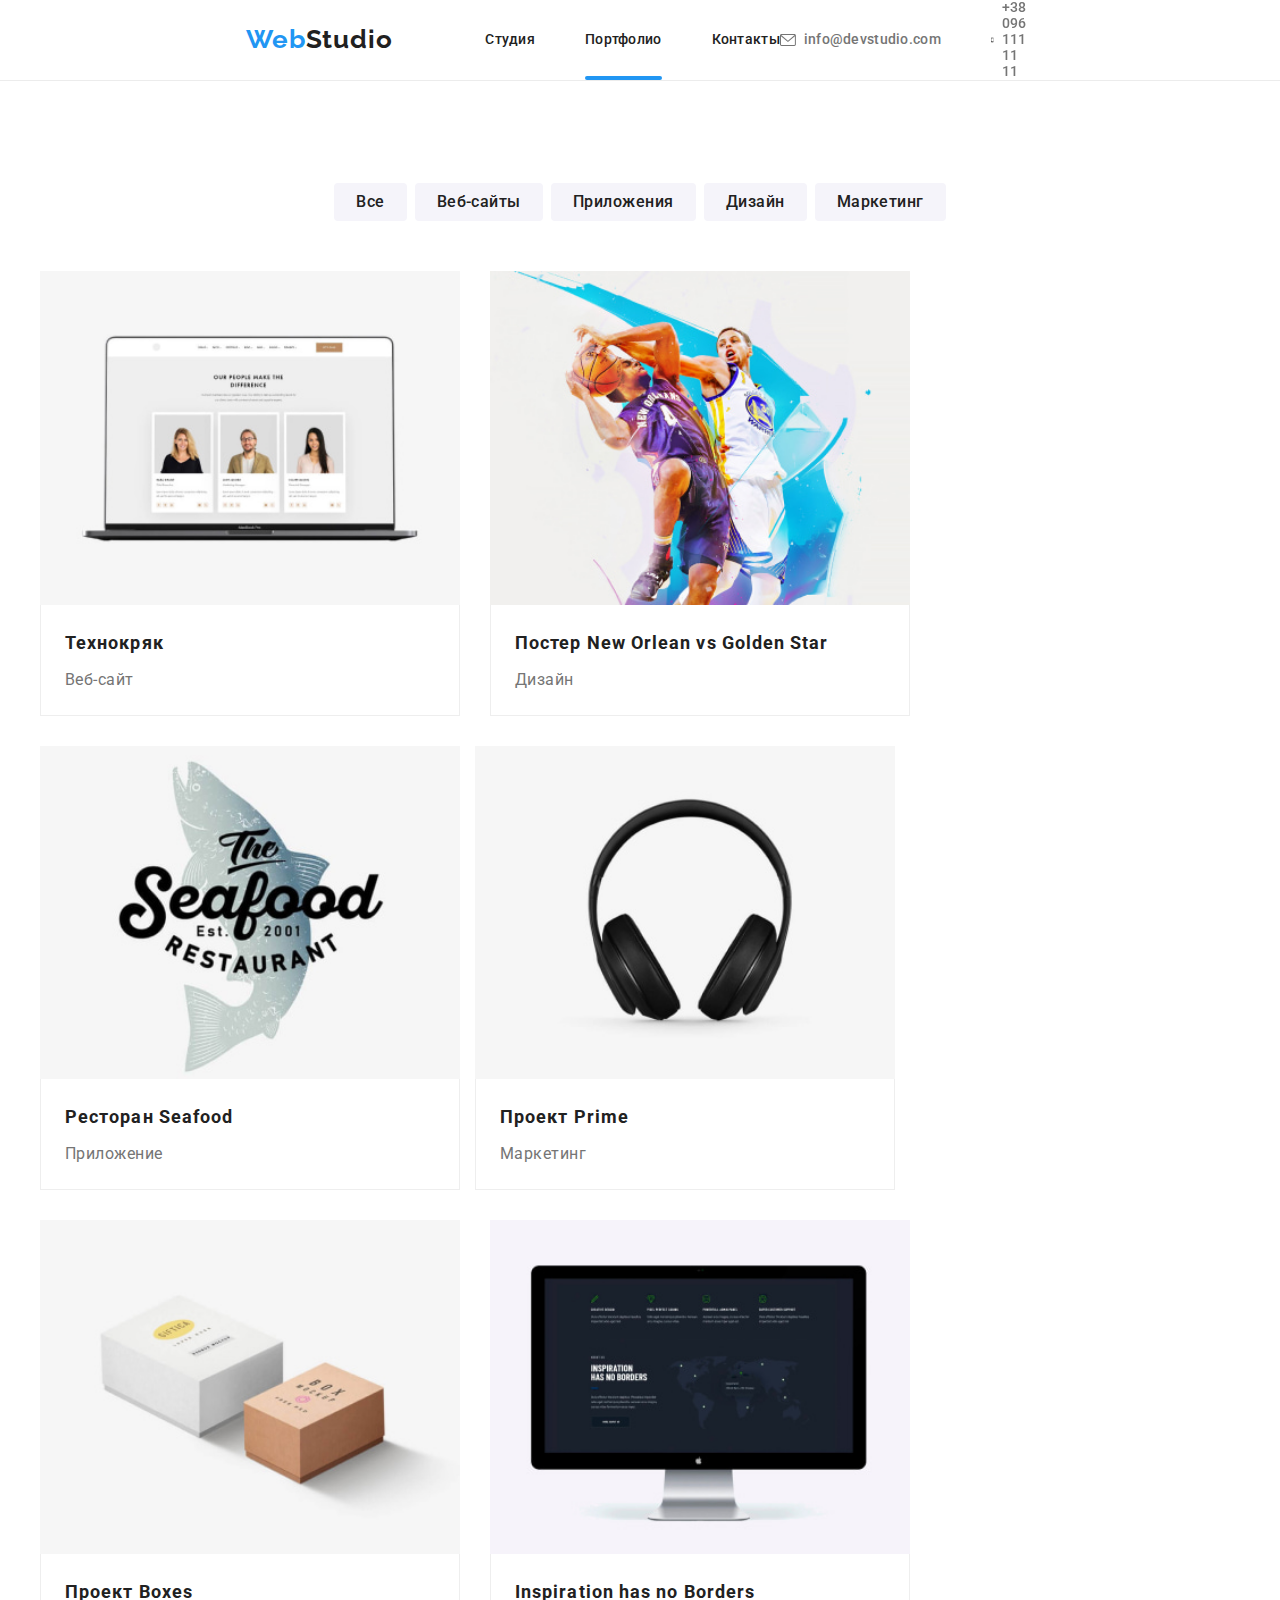
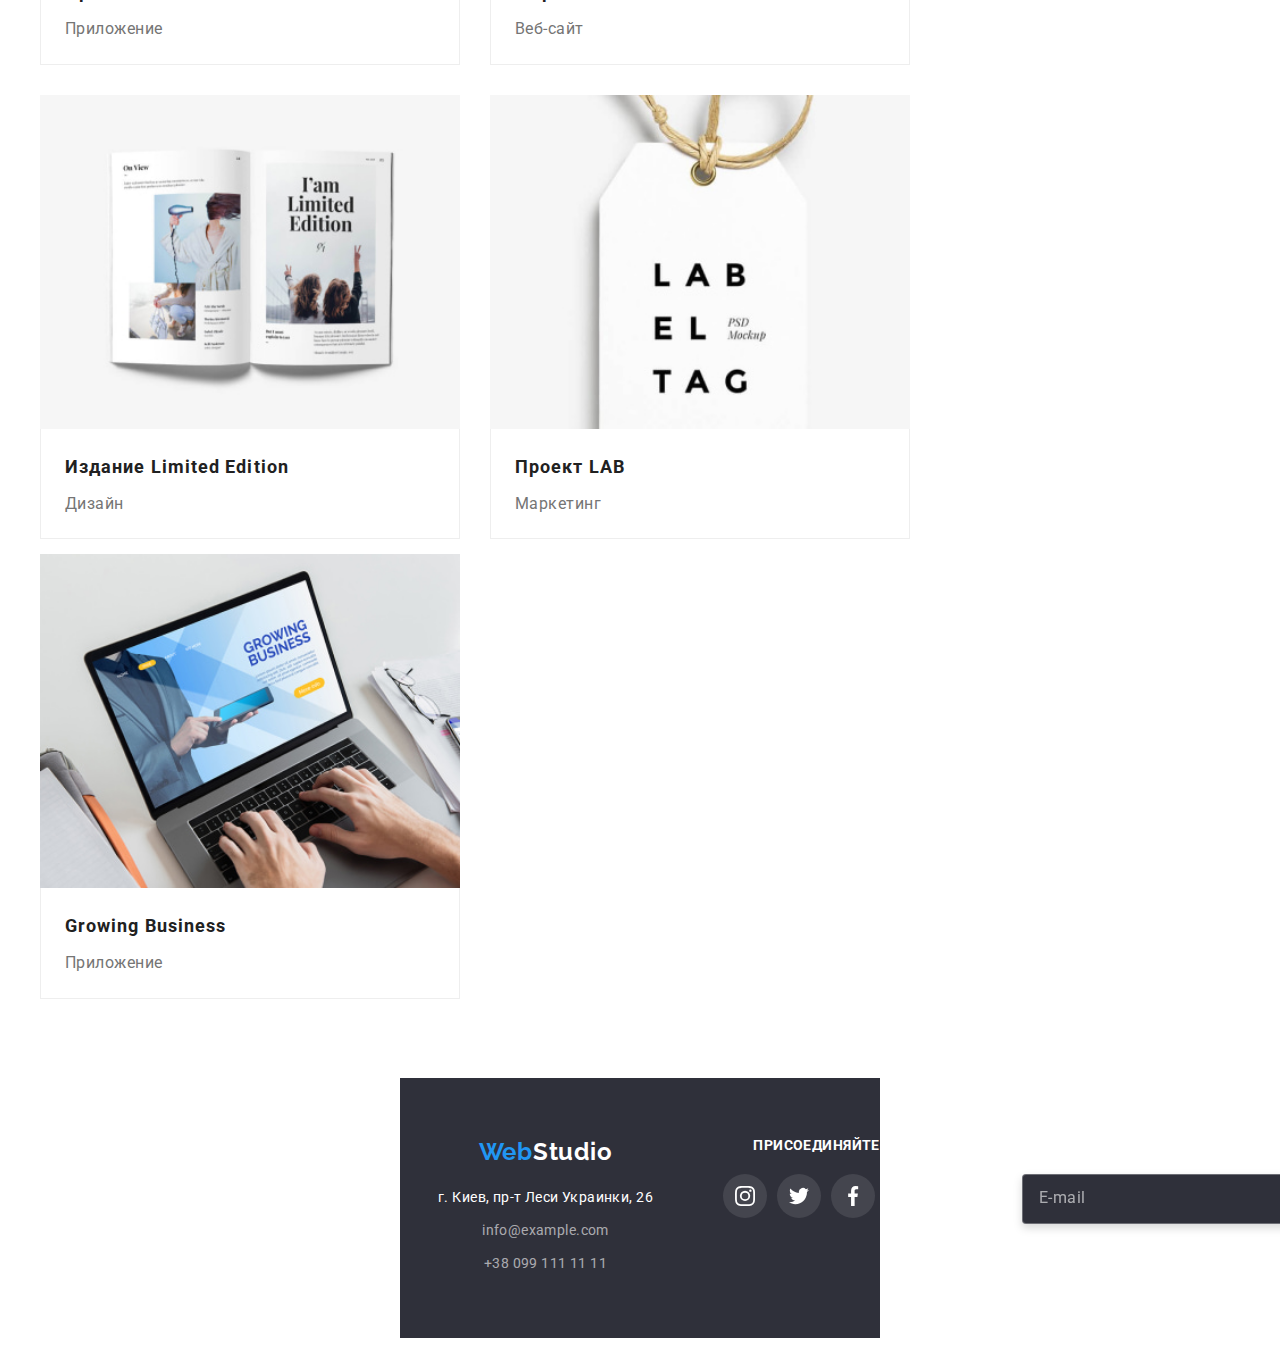
==== commit 36173b6a: "добавляет фото работы" ====
--- a/portfolio.html
+++ b/portfolio.html
@@ -1,567 +1,631 @@
 <!DOCTYPE html>
 <html lang="ru">
-<head>
+  <head>
     <meta charset="UTF-8" />
     <meta name="viewport" content="width=device-width, initial-scale=1.0" />
     <title>Portfolio(WebStudio)</title>
-    
-
-     <!--основные шрифты-->
+
+    <!--основные шрифты-->
     <link rel="preconnect" href="https://fonts.googleapis.com" />
     <link rel="preconnect" href="https://fonts.gstatic.com" crossorigin />
-    <link href="https://fonts.googleapis.com/css2?family=Quintessential&family=Raleway:wght@700&family=Roboto:wght@400;500;700;900&display=swap" 
-          rel="stylesheet" />
-
-     <!--нормализатор стилей-->
-    <link rel="stylesheet" href="https://cdnjs.cloudflare.com/ajax/libs/modern-normalize/1.1.0/modern-normalize.min.css"
-            integrity="sha512-wpPYUAdjBVSE4KJnH1VR1HeZfpl1ub8YT/NKx4PuQ5NmX2tKuGu6U/JRp5y+Y8XG2tV+wKQpNHVUX03MfMFn9Q=="
-            crossorigin="anonymous" referrerpolicy="no-referrer" />
-
-     <!--основные стили-->
+    <link
+      href="https://fonts.googleapis.com/css2?family=Quintessential&family=Raleway:wght@700&family=Roboto:wght@400;500;700;900&display=swap"
+      rel="stylesheet"
+    />
+
+    <!--нормализатор стилей-->
+    <link
+      rel="stylesheet"
+      href="https://cdnjs.cloudflare.com/ajax/libs/modern-normalize/1.1.0/modern-normalize.min.css"
+      integrity="sha512-wpPYUAdjBVSE4KJnH1VR1HeZfpl1ub8YT/NKx4PuQ5NmX2tKuGu6U/JRp5y+Y8XG2tV+wKQpNHVUX03MfMFn9Q=="
+      crossorigin="anonymous"
+      referrerpolicy="no-referrer"
+    />
+
+    <!--основные стили-->
     <!--sass style-->
     <link rel="stylesheet" href="./css/main.min.css" />
-
-</head>
-<body class="body">
-
+  </head>
+  <body class="body">
     <!--шапка портфолио-->
-      <header class="header">
-        <div class="container header__container">
-          <nav class="header__nav">
-            <a class="logo link header__logo" href="./index.html">
-              Web<span class="logo-accent">Studio</span>
-            </a>
-      
-            <button type="button" class="header-button is-active pointer" aria-expanded="false" aria-controls="nav-container"
-              data-menu-button>
-              <svg width="" height="" aria-label="Переключатель мобильного меню">
-                <use class="header-button__cross" href="./images/icon/sprite-all.svg#icon-close-burger"></use>
-                <use class="header-button__menu" href="./images/icon/sprite-all.svg#icon-menu-burger"></use>
-              </svg>
-            </button>
-      
-            <!--мобільне мєню-->
-            <div class="mobile-container is-open" id="nav-container" data-menu>
-              <ul class="mobile-list">
-                <li class="mobile-list__item">
-                  <a class="mobile-list__link link" href="./index.html">Студия</a>
-                </li>
-                <li class="mobile-list__item">
-                  <a class="mobile-list__link link" href="./portfolio.html">Портфолио</a>
-                </li>
-                <li class="mobile-list__item">
-                  <a class="mobile-list__link link" href="#contacts">Контакты</a>
-                </li>
-              </ul>
-      
-              <div class="mobile-group">
-                <ul class="mobile-contact">
-                  <li class="mobile-contact__item">
-                    <a class="mobile-contact__link--color link" href="mailto:info@devstudio.com">
-                      +38 096 111 11 11
-                    </a>
-                  </li>
-                  <li class="mobile-contact__item">
-                    <a class="mobile-contact__link link" href="tel:+380961111111">
-                      info@devstudio.com
-                    </a>
-                  </li>
-                </ul>
-                <ul class="mobile-socials">
-                  <li class="mobile-socials__item">
-                    <a class="mobile-socials__link link" href="">Instagram</a>
-                  </li>
-                  <li class="mobile-socials__item">
-                    <a class="mobile-socials__link link" href="">Twitter</a>
-                  </li>
-                  <li class="mobile-socials__item">
-                    <a class="mobile-socials__link link" href="">Facebook</a>
-                  </li>
-                  <li class="mobile-socials__item">
-                    <a class="mobile-socials__link link" href="">LinkedIn</a>
-                  </li>
-                </ul>
-              </div>
-            </div>
-      
-            <!--навігація сайту-->
-            <ul class="nav-list">
-              <li class="nav-list__item">
-                <a class="nav-list__link link" href="./index.html">Студия</a>
+    <header class="header">
+      <div class="container header__container">
+        <nav class="header__nav">
+          <a class="logo link header__logo" href="./index.html">
+            Web<span class="logo-accent">Studio</span>
+          </a>
+
+          <button
+            type="button"
+            class="header-button is-active pointer"
+            aria-expanded="false"
+            aria-controls="nav-container"
+            data-menu-button
+          >
+            <svg width="" height="" aria-label="Переключатель мобильного меню">
+              <use
+                class="header-button__cross"
+                href="./images/icon/sprite-all.svg#icon-close-burger"
+              ></use>
+              <use
+                class="header-button__menu"
+                href="./images/icon/sprite-all.svg#icon-menu-burger"
+              ></use>
+            </svg>
+          </button>
+
+          <!--мобільне мєню-->
+          <div class="mobile-container is-open" id="nav-container" data-menu>
+            <ul class="mobile-list">
+              <li class="mobile-list__item">
+                <a class="mobile-list__link link" href="./index.html">Студия</a>
               </li>
-              <li class="nav-list__item">
-                <a class="nav-list__link link nav-list__link--current" href="./portfolio.html">Портфолио</a>
+              <li class="mobile-list__item">
+                <a class="mobile-list__link link" href="./portfolio.html"
+                  >Портфолио</a
+                >
               </li>
-              <li class="nav-list__item">
-                <a class="nav-list__link link" href="#contacts">Контакты</a>
+              <li class="mobile-list__item">
+                <a class="mobile-list__link link" href="#contacts">Контакты</a>
               </li>
             </ul>
-          </nav>
-      
-            <ul class="contact-list">
-              <li class="contact-list__item">
-                <a class="contact-link link" href="mailto:info@devstudio.com">
-                  <svg class="contact-link__icon--mail" width="" height="">
-                    <use href="./images/icon/sprite-all.svg#icon-mail-envelope"></use>
-                  </svg>
-                  info@devstudio.com
-                </a>
-              </li>
-              <li class="contact-list__item">
-                <a class="contact-link link" href="tel:+380961111111">
-                  <svg class="contact-link__icon--phon" width="" height="">
-                    <use href="./images/icon/sprite-all.svg#icon-smartphone"></use>
-                  </svg>
-                  +38 096 111 11 11
-                </a>
-              </li>
-            </ul>
-        </div>
-      </header>
+
+            <div class="mobile-group">
+              <ul class="mobile-contact">
+                <li class="mobile-contact__item">
+                  <a
+                    class="mobile-contact__link--color link"
+                    href="mailto:info@devstudio.com"
+                  >
+                    +38 096 111 11 11
+                  </a>
+                </li>
+                <li class="mobile-contact__item">
+                  <a class="mobile-contact__link link" href="tel:+380961111111">
+                    info@devstudio.com
+                  </a>
+                </li>
+              </ul>
+              <ul class="mobile-socials">
+                <li class="mobile-socials__item">
+                  <a class="mobile-socials__link link" href="">Instagram</a>
+                </li>
+                <li class="mobile-socials__item">
+                  <a class="mobile-socials__link link" href="">Twitter</a>
+                </li>
+                <li class="mobile-socials__item">
+                  <a class="mobile-socials__link link" href="">Facebook</a>
+                </li>
+                <li class="mobile-socials__item">
+                  <a class="mobile-socials__link link" href="">LinkedIn</a>
+                </li>
+              </ul>
+            </div>
+          </div>
+
+          <!--навігація сайту-->
+          <ul class="nav-list">
+            <li class="nav-list__item">
+              <a class="nav-list__link link" href="./index.html">Студия</a>
+            </li>
+            <li class="nav-list__item">
+              <a
+                class="nav-list__link link nav-list__link--current"
+                href="./portfolio.html"
+                >Портфолио</a
+              >
+            </li>
+            <li class="nav-list__item">
+              <a class="nav-list__link link" href="#contacts">Контакты</a>
+            </li>
+          </ul>
+        </nav>
+
+        <ul class="contact-list">
+          <li class="contact-list__item">
+            <a class="contact-link link" href="mailto:info@devstudio.com">
+              <svg class="contact-link__icon--mail">
+                <use
+                  href="./images/icon/sprite-all.svg#icon-mail-envelope"
+                ></use>
+              </svg>
+              info@devstudio.com
+            </a>
+          </li>
+          <li class="contact-list__item">
+            <a class="contact-link link" href="tel:+380961111111">
+              <svg class="contact-link__icon--phon">
+                <use href="./images/icon/sprite-all.svg#icon-smartphone"></use>
+              </svg>
+              +38 096 111 11 11
+            </a>
+          </li>
+        </ul>
+      </div>
+    </header>
 
     <!--уникальный контент работ-->
     <main>
-        <section class="section">
-          <div class="container work">
-
-            <!--скрытый заголовок работ-->
-            <h1 class="visually-hidden">Наши работы</h1>
-
-
-            <!--кнопки-фильтр работ-->
-              <ul class="work-list">
-                  <li class="work-item-btn list">
-                    <button class="work-btn pointer" type="button">Все</button>
-                  </li>
-                  <li class="work-item-btn list">
-                    <button class="work-btn pointer" type="button">Веб-сайты</button>
-                  </li>
-                  <li class="work-item-btn list">
-                    <button class="work-btn pointer" type="button">Приложения</button>
-                  </li>
-                  <li class="work-item-btn list">
-                    <button class="work-btn pointer" type="button">Дизайн</button>
-                  </li>
-                  <li class="work-item-btn list">
-                    <button class="work-btn pointer" type="button">Маркетинг</button>
-                  </li>
-              </ul>
-  
-              <ul class="list-pic">
-                <li class="list-pic__item list">
-                    <a class="list-pic__link link" href="">
-                       <div class="list-pic__thumb">
-                         <picture>
-                          <source 
-                          srcset="./images/team/ctl-img-1_lg.jpg    1x
-                                  ./images/team/ctl-img-1_lg@2x.jpg 2x
-                                  " 
-                          media="(min-width: 1200px)" 
-                          type="image/jpeg" 
-                          />
-                          <source 
-                          srcset="./images/team/ctl-img-1_md.jpg    1x
-                                  ./images/team/ctl-img-1_md@2x.jpg 2x
-                                  " 
-                          media="(min-width: 768px)" 
-                          type="image/jpeg" 
-                          />
-                          
-                          <source 
-                          srcset="./images/team/ctl-img-1_sm@2x.jpg 2x" 
-                          media="(max-width: 767px)" 
-                          type="image/jpeg" 
-                          />
-
-                          <img 
-                          class="list-pic__img" 
-                          src="./images/catalog/ctl-img-1_sm.jpg"
-                          alt="Ноутбук" width="450" height="294"
-                          />
-                         </picture>
-                         <div class="overlay-thumb">
-                           <p class="overlay-thumb__txt">Ресурс предлагает комплексные предложения с разным уровнем функционала и сервисов. Все это позволит посетителю получить
-                            исчерпывающие сведения о компании или частном лице.
-                           </p>
-                         </div>
-                        </div>
-                      <div class="work-text-wrapper">
-                        <h2 class="work-title">Технокряк</h2>
-                        <p class="work-descr">Веб-сайт</p>
-                      </div>
-                    </a>
-                </li>
-                <li class="list-pic__item list">
-                    <a class="list-pic__link link" href="">
-                      <div class="list-pic__thumb">
-                        <picture>
-                          <source 
-                          srcset="./images/team/ctl-img-2_lg.jpg    1x
-                                  ./images/team/ctl-img-2_lg@2x.jpg 2x
-                                  " 
-                          media="(min-width: 1200px)"
-                          type="image/jpeg" 
-                          />
-                          <source 
-                          srcset="./images/team/ctl-img-2_md.jpg    1x
-                                  ./images/team/ctl-img-2_md@2x.jpg 2x
-                                 " 
-                          media="(min-width: 768px)" 
-                          type="image/jpeg" 
-                          />
-                        
-                          <source 
-                          srcset="./images/team/ctl-img-2_sm@2x.jpg 2x
-                          " 
-                          media="(max-width: 767px)" 
-                          type="image/jpeg" 
-                          />
-                        
-                          <img 
-                          class="list-pic__img" 
-                          src="./images/catalog/ctl-img-2_sm.jpg" 
-                          alt="Баскетбол" 
-                          width="450" 
-                          height="294" 
-                          />
-                        </picture>
-                        <div class="overlay-thumb">
-                          <p class="overlay-thumb__txt">Ресурс предлагает комплексные предложения с разным уровнем функционала и сервисов. Все это
-                            позволит посетителю получить
-                            исчерпывающие сведения о компании или частном лице.
-                          </p>
-                        </div>
-                      </div>
-                      <div class="work-text-wrapper">
-                        <h2 class="work-title">Постер New Orlean vs Golden Star</h2>
-                        <p class="work-descr">Дизайн</p>
-                      </div>
-                    </a>
-                </li>
-                <li class="list-pic__item list"> 
-                    <a class="list-pic__link link" href="">
-                      <div class="list-pic__thumb">
-                        <picture>
-                          <source 
-                          srcset="./images/team/ctl-img-3_lg.jpg    1x
-                                  ./images/team/ctl-img-3_lg@2x.jpg 2x
-                                 " 
-                          media="(min-width: 1200px)" 
-                          type="image/jpeg" 
-                          />
-                          <source 
-                          srcset="./images/team/ctl-img-3_md.jpg    1x
-                                 ./images/team/ctl-img-3_md@2x.jpg 2x
-                                 " 
-                          media="(min-width: 768px)"
-                          type="image/jpeg" 
-                          />
-                        
-                          <source 
-                          srcset="./images/team/ctl-img-3_sm@2x.jpg 2x
-                                 " 
-                          media="(max-width: 767px)" 
-                          type="image/jpeg" 
-                          />
-                        
-                          <img 
-                          class="list-pic__img" 
-                          src="./images/catalog/ctl-img-3_sm.jpg" 
-                          alt="Логотип с рыбой" 
-                          width="450" 
-                          height="294" 
-                          />
-                        </picture>
-                        <div class="overlay-thumb">
-                          <p class="overlay-thumb__txt">Ресурс предлагает комплексные предложения с разным уровнем функционала и сервисов. Все это
-                            позволит посетителю получить
-                            исчерпывающие сведения о компании или частном лице.
-                          </p>
-                        </div>
-                      </div>
-                      <div class="work-text-wrapper">
-                        <h2 class="work-title">Ресторан Seafood</h2>
-                        <p class="work-descr">Приложение</p>
-                      </div>
-                    </a>
-                </li>
-                <li class="list-pic__item list">
-                    <a class="list-pic__link link" href="">
-                      <div class="list-pic__thumb">
-                        <picture>
-                          <source 
-                          srcset="./images/team/ctl-img-4_lg.jpg    1x
-                                  ./images/team/ctl-img-4_lg@2x.jpg 2x
-                                 "
-                          media="(min-width: 1200px)" 
-                          type="image/jpeg" 
-                          />
-                          <source 
-                          srcset="./images/team/ctl-img-4_md.jpg    1x
-                                  ./images/team/ctl-img-4_md@2x.jpg 2x
-                                 " 
-                          media="(min-width: 768px)" 
-                          type="image/jpeg" 
-                          />
-                        
-                          <source 
-                          srcset="./images/team/ctl-img-4_sm@2x.jpg 2x
-                                 " 
-                          media="(max-width: 767px)" 
-                          type="image/jpeg" 
-                          />
-                        
-                          <img 
-                          class="list-pic__img" 
-                          src="./images/catalog/ctl-img-4_sm.jpg" 
-                          alt="Наушники" 
-                          width="450" 
-                          height="294" 
-                          />
-                        </picture>
-                        <div class="overlay-thumb">
-                          <p class="overlay-thumb__txt">Ресурс предлагает комплексные предложения с разным уровнем функционала и сервисов. Все это
-                            позволит посетителю получить
-                            исчерпывающие сведения о компании или частном лице.
-                          </p>
-                        </div>
-                      </div>
-                      <div class="work-text-wrapper">
-                        <h2 class="work-title">Проект Prime</h2>
-                        <p class="work-descr">Маркетинг</p>
-                      </div>
-                    </a>
-                </li>
-                <li class="list-pic__item list">
-                    <a class="list-pic__link link" href="">
-                      <div class="list-pic__thumb">
-                        <picture>
-                          <source 
-                          srcset="./images/team/ctl-img-5_lg.jpg    1x
-                                  ./images/team/ctl-img-5_lg@2x.jpg 2x
-                                 " 
-                          media="(min-width: 1200px)" 
-                          type="image/jpeg" 
-                          />
-                          <source 
-                          srcset="./images/team/ctl-img-5_md.jpg    1x
-                                  ./images/team/ctl-img-5_md@2x.jpg 2x
-                                 " 
-                          media="(min-width: 768px)" 
-                          type="image/jpeg" 
-                          />
-                        
-                          <source 
-                          srcset="./images/team/ctl-img-5_sm@2x.jpg 2x
-                                 " 
-                          media="(max-width: 767px)" 
-                          type="image/jpeg" 
-                          />
-                        
-                          <img class="list-pic__img" src="./images/catalog/ctl-img-5_sm.jpg" alt="Коробки" width="450" height="294" />
-                        </picture>
-                        <div class="overlay-thumb">
-                          <p class="overlay-thumb__txt">Ресурс предлагает комплексные предложения с разным уровнем функционала и сервисов. Все это
-                            позволит посетителю получить
-                            исчерпывающие сведения о компании или частном лице.
-                          </p>
-                        </div>
-                      </div>
-                      <div class="work-text-wrapper">
-                        <h2 class="work-title">Проект Boxes</h2>
-                        <p class="work-descr">Приложение</p>
-                      </div>
-                    </a>
-                </li>
-                <li class="list-pic__item list">
-                    <a class="list-pic__link link" href="">
-                      <div class="list-pic__thumb">
-                        <picture>
-                          <source 
-                          srcset="./images/team/ctl-img-6_lg.jpg    1x
-                                  ./images/team/ctl-img-6_lg@2x.jpg 2x
-                                 " 
-                          media="(min-width: 1200px)" 
-                          type="image/jpeg" 
-                          />
-                          <source 
-                          srcset="./images/team/ctl-img-6_md.jpg    1x
-                                  ./images/team/ctl-img-6_md@2x.jpg 2x
-                                 " 
-                          media="(min-width: 768px)" 
-                          type="image/jpeg" 
-                          />
-                        
-                          <source 
-                          srcset="./images/team/ctl-img-6_sm@2x.jpg 2x
-                                 " 
-                          media="(max-width: 767px)" 
-                          type="image/jpeg" 
-                          />
-            
-                          <img 
-                          class="list-pic__img" 
-                          src="./images/catalog/ctl-img-6_sm.jpg" 
-                          alt="Монитор" 
-                          width="450" 
-                          height="294" 
-                          />
-                        </picture>
-                        <div class="overlay-thumb">
-                          <p class="overlay-thumb__txt">Ресурс предлагает комплексные предложения с разным уровнем функционала и сервисов. Все это
-                            позволит посетителю получить
-                            исчерпывающие сведения о компании или частном лице.
-                          </p>
-                        </div>
-                      </div>
-                       <div class="work-text-wrapper">
-                        <h2 class="work-title" lang="en">Inspiration has no Borders</h2>
-                        <p class="work-descr">Веб-сайт</p>
-                      </div>
-                    </a>
-                </li>
-                <li class="list-pic__item list">
-                    <a class="list-pic__link link" href="">
-                      <div class="list-pic__thumb">
-                        <picture>
-                          <source 
-                          srcset="./images/team/ctl-img-7_lg.jpg    1x
-                                  ./images/team/ctl-img-7_lg@2x.jpg 2x
-                                 " 
-                          media="(min-width: 1200px)" 
-                          type="image/jpeg" 
-                          />
-                          <source 
-                          srcset="./images/team/ctl-img-7_md.jpg    1x
-                                  ./images/team/ctl-img-7_md@2x.jpg 2x
-                                 " 
-                          media="(min-width: 768px)" 
-                          type="image/jpeg" 
-                          />
-                        
-                          <source 
-                          srcset="./images/team/ctl-img-7_sm@2x.jpg 2x
-                                 " 
-                          media="(max-width: 767px)" 
-                          type="image/jpeg" 
-                          />
-                        
-                          <img 
-                          class="list-pic__img" 
-                          src="./images/catalog/ctl-img-7_sm.jpg" 
-                          alt="Журнал" 
-                          width="450" 
-                          height="294" 
-                          />
-                        </picture>
-                        <div class="overlay-thumb">
-                          <p class="overlay-thumb__txt">Ресурс предлагает комплексные предложения с разным уровнем функционала и сервисов. Все это
-                            позволит посетителю получить
-                            исчерпывающие сведения о компании или частном лице.
-                          </p>
-                        </div>
-                      </div>
-                       <div class="work-text-wrapper">
-                        <h2 class="work-title">Издание Limited Edition</h2>
-                        <p class="work-descr">Дизайн</p>
-                      </div>
-                    </a>
-                </li>
-                <li class="list-pic__item list">
-                    <a class="list-pic__link link" href="">
-                      <div class="list-pic__thumb">
-                        <picture>
-                          <source 
-                          srcset="./images/team/ctl-img-8_lg.jpg    1x
-                                  ./images/team/ctl-img-8_lg@2x.jpg 2x
-                                  " 
-                          media="(min-width: 1200px)" 
-                          type="image/jpeg" 
-                          />
-                          <source 
-                          srcset="./images/team/ctl-img-8_md.jpg    1x
-                                  ./images/team/ctl-img-8_md@2x.jpg 2x
-                                 " 
-                          media="(min-width: 768px)" 
-                          type="image/jpeg" 
-                          />
-                        
-                          <source 
-                          srcset="./images/team/ctl-img-8_sm@2x.jpg 2x" 
-                          media="(max-width: 767px)" 
-                          type="image/jpeg" 
-                          />
-
-                          <img 
-                          class="list-pic__img" 
-                          src="./images/catalog/ctl-img-1_sm.jpg" 
-                          alt="Этикетка" 
-                          width="450" 
-                          height="294" 
-                          />
-                        </picture>
-                        <div class="overlay-thumb">
-                          <p class="overlay-thumb__txt">Ресурс предлагает комплексные предложения с разным уровнем функционала и сервисов. Все это
-                            позволит посетителю получить
-                            исчерпывающие сведения о компании или частном лице.
-                          </p>
-                        </div>
-                      </div>
-                       <div class="work-text-wrapper">
-                        <h2 class="work-title">Проект LAB</h2>
-                        <p class="work-descr">Маркетинг</p>
-                      </div>
-                    </a>
-                </li>
-                <li class="list-pic__item list">
-                    <a class="list-pic__link link" href="">
-                      <div class="list-pic__thumb">
-                        <picture>
-                          <source 
-                          srcset="./images/team/ctl-img-9_lg.jpg    1x
-                                  ./images/team/ctl-img-9_lg@2x.jpg 2x
-                                 " 
-                          media="(min-width: 1200px)" 
-                          type="image/jpeg" 
-                          />
-                          <source 
-                          srcset="./images/team/ctl-img-9_md.jpg    1x
-                                  ./images/team/ctl-img-9_md@2x.jpg 2x
-                                 " 
-                          media="(min-width: 768px)" 
-                          type="image/jpeg" 
-                          />
-                        
-                          <source 
-                          srcset="./images/team/ctl-img-9_sm@2x.jpg 2x" 
-                          media="(max-width: 767px)" 
-                          type="image/jpeg" 
-                          />
-                        
-                          <img 
-                          class="list-pic__img" 
-                          src="./images/catalog/ctl-img-9_sm.jpg" 
-                          alt="Работа в ноутбуке" 
-                          width="450" 
-                          height="294" 
-                          />
-                        </picture>
-                        <div class="overlay-thumb">
-                          <p class="overlay-thumb__txt">Ресурс предлагает комплексные предложения с разным уровнем функционала и сервисов. Все это
-                            позволит посетителю получить
-                            исчерпывающие сведения о компании или частном лице.
-                          </p>
-                        </div>
-                      </div>
-                       <div class="work-text-wrapper">
-                        <h2 class="work-title" lang="en">Growing Business</h2>
-                        <p class="work-descr">Приложение</p>
-                      </div>
-                    </a>
-                </li> 
-           </ul>
+      <section class="section">
+        <div class="container work">
+          <!--скрытый заголовок работ-->
+          <h1 class="visually-hidden">Наши работы</h1>
+
+          <!--кнопки-фильтр работ-->
+          <ul class="work-list">
+            <li class="work-item-btn list">
+              <button class="work-btn pointer" type="button">Все</button>
+            </li>
+            <li class="work-item-btn list">
+              <button class="work-btn pointer" type="button">Веб-сайты</button>
+            </li>
+            <li class="work-item-btn list">
+              <button class="work-btn pointer" type="button">Приложения</button>
+            </li>
+            <li class="work-item-btn list">
+              <button class="work-btn pointer" type="button">Дизайн</button>
+            </li>
+            <li class="work-item-btn list">
+              <button class="work-btn pointer" type="button">Маркетинг</button>
+            </li>
+          </ul>
+
+          <ul class="list-pic">
+            <li class="list-pic__item list">
+              <a class="list-pic__link link" href="">
+                <div class="list-pic__thumb">
+                  <picture>
+                    <source
+                      srcset="
+                        ./images/catalog/ctl-img-1_lg.jpg    1x,
+                        ./images/catalog/ctl-img-1_lg@2x.jpg 2x
+                      "
+                      media="(min-width: 1200px)"
+                      type="image/jpeg"
+                    />
+                    <source
+                      srcset="
+                        ./images/catalog/ctl-img-1_md.jpg    1x,
+                        ./images/catalog/ctl-img-1_md@2x.jpg 2x
+                      "
+                      media="(min-width: 768px)"
+                      type="image/jpeg"
+                    />
+
+                    <source
+                      srcset="./images/catalog/ctl-img-1_sm@2x.jpg 2x"
+                      media="(max-width: 767px)"
+                      type="image/jpeg"
+                    />
+
+                    <img
+                      class="list-pic__img"
+                      src="./images/catalog/ctl-img-1_sm.jpg"
+                      alt="Ноутбук"
+                      width="450"
+                      height="294"
+                    />
+                  </picture>
+                  <div class="overlay-thumb">
+                    <p class="overlay-thumb__txt">
+                      Ресурс предлагает комплексные предложения с разным уровнем
+                      функционала и сервисов. Все это позволит посетителю
+                      получить исчерпывающие сведения о компании или частном
+                      лице.
+                    </p>
+                  </div>
+                </div>
+                <div class="work-text-wrapper">
+                  <h2 class="work-title">Технокряк</h2>
+                  <p class="work-descr">Веб-сайт</p>
+                </div>
+              </a>
+            </li>
+            <li class="list-pic__item list">
+              <a class="list-pic__link link" href="">
+                <div class="list-pic__thumb">
+                  <picture>
+                    <source
+                      srcset="
+                        ./images/catalog/ctl-img-2_lg.jpg    1x,
+                        ./images/catalog/ctl-img-2_lg@2x.jpg 2x
+                      "
+                      media="(min-width: 1200px)"
+                      type="image/jpeg"
+                    />
+                    <source
+                      srcset="
+                        ./images/catalog/ctl-img-2_md.jpg    1x,
+                        ./images/catalog/ctl-img-2_md@2x.jpg 2x
+                      "
+                      media="(min-width: 768px)"
+                      type="image/jpeg"
+                    />
+
+                    <source
+                      srcset="./images/catalog/ctl-img-2_sm@2x.jpg 2x"
+                      media="(max-width: 767px)"
+                      type="image/jpeg"
+                    />
+
+                    <img
+                      class="list-pic__img"
+                      src="./images/catalog/ctl-img-2_sm.jpg"
+                      alt="Баскетбол"
+                      width="450"
+                      height="294"
+                    />
+                  </picture>
+                  <div class="overlay-thumb">
+                    <p class="overlay-thumb__txt">
+                      Ресурс предлагает комплексные предложения с разным уровнем
+                      функционала и сервисов. Все это позволит посетителю
+                      получить исчерпывающие сведения о компании или частном
+                      лице.
+                    </p>
+                  </div>
+                </div>
+                <div class="work-text-wrapper">
+                  <h2 class="work-title">Постер New Orlean vs Golden Star</h2>
+                  <p class="work-descr">Дизайн</p>
+                </div>
+              </a>
+            </li>
+            <li class="list-pic__item list">
+              <a class="list-pic__link link" href="">
+                <div class="list-pic__thumb">
+                  <picture>
+                    <source
+                      srcset="
+                        ./images/catalog/ctl-img-3_lg.jpg    1x,
+                        ./images/catalog/ctl-img-3_lg@2x.jpg 2x
+                      "
+                      media="(min-width: 1200px)"
+                      type="image/jpeg"
+                    />
+                    <source
+                      srcset="
+                        ./images/catalog/ctl-img-3_md.jpg    1x,
+                        ./images/catalog/ctl-img-3_md@2x.jpg 2x
+                      "
+                      media="(min-width: 768px)"
+                      type="image/jpeg"
+                    />
+
+                    <source
+                      srcset="./images/catalog/ctl-img-3_sm@2x.jpg 2x"
+                      media="(max-width: 767px)"
+                      type="image/jpeg"
+                    />
+
+                    <img
+                      class="list-pic__img"
+                      src="./images/catalog/ctl-img-3_sm.jpg"
+                      alt="Логотип с рыбой"
+                      width="450"
+                      height="294"
+                    />
+                  </picture>
+                  <div class="overlay-thumb">
+                    <p class="overlay-thumb__txt">
+                      Ресурс предлагает комплексные предложения с разным уровнем
+                      функционала и сервисов. Все это позволит посетителю
+                      получить исчерпывающие сведения о компании или частном
+                      лице.
+                    </p>
+                  </div>
+                </div>
+                <div class="work-text-wrapper">
+                  <h2 class="work-title">Ресторан Seafood</h2>
+                  <p class="work-descr">Приложение</p>
+                </div>
+              </a>
+            </li>
+            <li class="list-pic__item list">
+              <a class="list-pic__link link" href="">
+                <div class="list-pic__thumb">
+                  <picture>
+                    <source
+                      srcset="
+                        ./images/catalog/ctl-img-4_lg.jpg    1x,
+                        ./images/catalog/ctl-img-4_lg@2x.jpg 2x
+                      "
+                      media="(min-width: 1200px)"
+                      type="image/jpeg"
+                    />
+                    <source
+                      srcset="
+                        ./images/catalog/ctl-img-4_md.jpg    1x,
+                        ./images/catalog/ctl-img-4_md@2x.jpg 2x
+                      "
+                      media="(min-width: 768px)"
+                      type="image/jpeg"
+                    />
+
+                    <source
+                      srcset="./images/catalog/ctl-img-4_sm@2x.jpg 2x"
+                      media="(max-width: 767px)"
+                      type="image/jpeg"
+                    />
+
+                    <img
+                      class="list-pic__img"
+                      src="./images/catalog/ctl-img-4_sm.jpg"
+                      alt="Наушники"
+                      width="450"
+                      height="294"
+                    />
+                  </picture>
+                  <div class="overlay-thumb">
+                    <p class="overlay-thumb__txt">
+                      Ресурс предлагает комплексные предложения с разным уровнем
+                      функционала и сервисов. Все это позволит посетителю
+                      получить исчерпывающие сведения о компании или частном
+                      лице.
+                    </p>
+                  </div>
+                </div>
+                <div class="work-text-wrapper">
+                  <h2 class="work-title">Проект Prime</h2>
+                  <p class="work-descr">Маркетинг</p>
+                </div>
+              </a>
+            </li>
+            <li class="list-pic__item list">
+              <a class="list-pic__link link" href="">
+                <div class="list-pic__thumb">
+                  <picture>
+                    <source
+                      srcset="
+                        ./images/catalog/ctl-img-5_lg.jpg    1x,
+                        ./images/catalog/ctl-img-5_lg@2x.jpg 2x
+                      "
+                      media="(min-width: 1200px)"
+                      type="image/jpeg"
+                    />
+                    <source
+                      srcset="
+                        ./images/catalog/ctl-img-5_md.jpg    1x,
+                        ./images/catalog/ctl-img-5_md@2x.jpg 2x
+                      "
+                      media="(min-width: 768px)"
+                      type="image/jpeg"
+                    />
+
+                    <source
+                      srcset="./images/catalog/ctl-img-5_sm@2x.jpg 2x"
+                      media="(max-width: 767px)"
+                      type="image/jpeg"
+                    />
+
+                    <img
+                      class="list-pic__img"
+                      src="./images/catalog/ctl-img-5_sm.jpg"
+                      alt="Коробки"
+                      width="450"
+                      height="294"
+                    />
+                  </picture>
+                  <div class="overlay-thumb">
+                    <p class="overlay-thumb__txt">
+                      Ресурс предлагает комплексные предложения с разным уровнем
+                      функционала и сервисов. Все это позволит посетителю
+                      получить исчерпывающие сведения о компании или частном
+                      лице.
+                    </p>
+                  </div>
+                </div>
+                <div class="work-text-wrapper">
+                  <h2 class="work-title">Проект Boxes</h2>
+                  <p class="work-descr">Приложение</p>
+                </div>
+              </a>
+            </li>
+            <li class="list-pic__item list">
+              <a class="list-pic__link link" href="">
+                <div class="list-pic__thumb">
+                  <picture>
+                    <source
+                      srcset="
+                        ./images/catalog/ctl-img-6_lg.jpg    1x,
+                        ./images/catalog/ctl-img-6_lg@2x.jpg 2x
+                      "
+                      media="(min-width: 1200px)"
+                      type="image/jpeg"
+                    />
+                    <source
+                      srcset="
+                        ./images/catalog/ctl-img-6_md.jpg    1x,
+                        ./images/catalog/ctl-img-6_md@2x.jpg 2x
+                      "
+                      media="(min-width: 768px)"
+                      type="image/jpeg"
+                    />
+
+                    <source
+                      srcset="./images/catalog/ctl-img-6_sm@2x.jpg 2x"
+                      media="(max-width: 767px)"
+                      type="image/jpeg"
+                    />
+
+                    <img
+                      class="list-pic__img"
+                      src="./images/catalog/ctl-img-6_sm.jpg"
+                      alt="Монитор"
+                      width="450"
+                      height="294"
+                    />
+                  </picture>
+                  <div class="overlay-thumb">
+                    <p class="overlay-thumb__txt">
+                      Ресурс предлагает комплексные предложения с разным уровнем
+                      функционала и сервисов. Все это позволит посетителю
+                      получить исчерпывающие сведения о компании или частном
+                      лице.
+                    </p>
+                  </div>
+                </div>
+                <div class="work-text-wrapper">
+                  <h2 class="work-title" lang="en">
+                    Inspiration has no Borders
+                  </h2>
+                  <p class="work-descr">Веб-сайт</p>
+                </div>
+              </a>
+            </li>
+            <li class="list-pic__item list">
+              <a class="list-pic__link link" href="">
+                <div class="list-pic__thumb">
+                  <picture>
+                    <source
+                      srcset="
+                        ./images/catalog/ctl-img-7_lg.jpg    1x,
+                        ./images/catalog/ctl-img-7_lg@2x.jpg 2x
+                      "
+                      media="(min-width: 1200px)"
+                      type="image/jpeg"
+                    />
+                    <source
+                      srcset="
+                        ./images/catalog/ctl-img-7_md.jpg    1x,
+                        ./images/catalog/ctl-img-7_md@2x.jpg 2x
+                      "
+                      media="(min-width: 768px)"
+                      type="image/jpeg"
+                    />
+
+                    <source
+                      srcset="./images/catalog/ctl-img-7_sm@2x.jpg 2x"
+                      media="(max-width: 767px)"
+                      type="image/jpeg"
+                    />
+
+                    <img
+                      class="list-pic__img"
+                      src="./images/catalog/ctl-img-7_sm.jpg"
+                      alt="Журнал"
+                      width="450"
+                      height="294"
+                    />
+                  </picture>
+                  <div class="overlay-thumb">
+                    <p class="overlay-thumb__txt">
+                      Ресурс предлагает комплексные предложения с разным уровнем
+                      функционала и сервисов. Все это позволит посетителю
+                      получить исчерпывающие сведения о компании или частном
+                      лице.
+                    </p>
+                  </div>
+                </div>
+                <div class="work-text-wrapper">
+                  <h2 class="work-title">Издание Limited Edition</h2>
+                  <p class="work-descr">Дизайн</p>
+                </div>
+              </a>
+            </li>
+            <li class="list-pic__item list">
+              <a class="list-pic__link link" href="">
+                <div class="list-pic__thumb">
+                  <picture>
+                    <source
+                      srcset="
+                        ./images/catalog/ctl-img-8_lg.jpg    1x,
+                        ./images/catalog/ctl-img-8_lg@2x.jpg 2x
+                      "
+                      media="(min-width: 1200px)"
+                      type="image/jpeg"
+                    />
+                    <source
+                      srcset="
+                        ./images/catalog/ctl-img-8_md.jpg    1x,
+                        ./images/catalog/ctl-img-8_md@2x.jpg 2x
+                      "
+                      media="(min-width: 768px)"
+                      type="image/jpeg"
+                    />
+
+                    <source
+                      srcset="./images/catalog/ctl-img-8_sm@2x.jpg 2x"
+                      media="(max-width: 767px)"
+                      type="image/jpeg"
+                    />
+
+                    <img
+                      class="list-pic__img"
+                      src="./images/catalog/ctl-img-1_sm.jpg"
+                      alt="Этикетка"
+                      width="450"
+                      height="294"
+                    />
+                  </picture>
+                  <div class="overlay-thumb">
+                    <p class="overlay-thumb__txt">
+                      Ресурс предлагает комплексные предложения с разным уровнем
+                      функционала и сервисов. Все это позволит посетителю
+                      получить исчерпывающие сведения о компании или частном
+                      лице.
+                    </p>
+                  </div>
+                </div>
+                <div class="work-text-wrapper">
+                  <h2 class="work-title">Проект LAB</h2>
+                  <p class="work-descr">Маркетинг</p>
+                </div>
+              </a>
+            </li>
+            <li class="list-pic__item list">
+              <a class="list-pic__link link" href="">
+                <div class="list-pic__thumb">
+                  <picture>
+                    <source
+                      srcset="
+                        ./images/catalog/ctl-img-9_lg.jpg    1x,
+                        ./images/catalog/ctl-img-9_lg@2x.jpg 2x
+                      "
+                      media="(min-width: 1200px)"
+                      type="image/jpeg"
+                    />
+                    <source
+                      srcset="
+                        ./images/catalog/ctl-img-9_md.jpg    1x,
+                        ./images/catalog/ctl-img-9_md@2x.jpg 2x
+                      "
+                      media="(min-width: 768px)"
+                      type="image/jpeg"
+                    />
+
+                    <source
+                      srcset="./images/catalog/ctl-img-9_sm@2x.jpg 2x"
+                      media="(max-width: 767px)"
+                      type="image/jpeg"
+                    />
+
+                    <img
+                      class="list-pic__img"
+                      src="./images/catalog/ctl-img-9_sm.jpg"
+                      alt="Работа в ноутбуке"
+                      width="450"
+                      height="294"
+                    />
+                  </picture>
+                  <div class="overlay-thumb">
+                    <p class="overlay-thumb__txt">
+                      Ресурс предлагает комплексные предложения с разным уровнем
+                      функционала и сервисов. Все это позволит посетителю
+                      получить исчерпывающие сведения о компании или частном
+                      лице.
+                    </p>
+                  </div>
+                </div>
+                <div class="work-text-wrapper">
+                  <h2 class="work-title" lang="en">Growing Business</h2>
+                  <p class="work-descr">Приложение</p>
+                </div>
+              </a>
+            </li>
+          </ul>
         </div>
-        </section>
+      </section>
     </main>
 
     <!--футер портфолио-->
@@ -574,33 +638,45 @@
                 Web<span class="footer-logo-accent">Studio</span>
               </a>
             </div>
-    
+
             <address class="address" id="contacts">
               <ul class="address-list">
                 <li class="address-item">
-                  <a class="address-link link" href="https://www.google.com/maps/@50.427001,30.5351555,16.5z" target="blank"
-                    rel="noopener noreferrer">
+                  <a
+                    class="address-link link"
+                    href="https://www.google.com/maps/@50.427001,30.5351555,16.5z"
+                    target="blank"
+                    rel="noopener noreferrer"
+                  >
                     г. Киев, пр-т Леси Украинки, 26
                   </a>
                 </li>
                 <li class="address-item">
-                  <a class="address-link-contact link" href="mailto:info@example.com">info@example.com</a>
+                  <a
+                    class="address-link-contact link"
+                    href="mailto:info@example.com"
+                    >info@example.com</a
+                  >
                 </li>
                 <li class="address-item">
-                  <a class="address-link-contact link" href="tel:+380991111111">+38 099 111 11 11</a>
+                  <a class="address-link-contact link" href="tel:+380991111111"
+                    >+38 099 111 11 11</a
+                  >
                 </li>
               </ul>
             </address>
           </div>
-    
+
           <div class="join-wrapper">
             <h2 class="footer-title">присоединяйтесь</h2>
-    
+
             <ul class="join-list">
               <li class="join-item">
                 <a class="footer-social-link" href="" aria-label="instagram">
                   <svg class="social-icon">
-                    <use href="./images/icon/sprite-all.svg#icon-instagram"></use>
+                    <use
+                      href="./images/icon/sprite-all.svg#icon-instagram"
+                    ></use>
                   </svg>
                 </a>
               </li>
@@ -614,27 +690,36 @@
               <li class="join-item">
                 <a class="footer-social-link" href="" aria-label="facebook">
                   <svg class="social-icon">
-                    <use href="./images/icon/sprite-all.svg#icon-facebook"></use>
+                    <use
+                      href="./images/icon/sprite-all.svg#icon-facebook"
+                    ></use>
                   </svg>
                 </a>
               </li>
               <li class="join-item">
                 <a class="footer-social-link" href="" aria-label="linkedin">
                   <svg class="social-icon">
-                    <use href="./images/icon/sprite-all.svg#icon-linkedin"></use>
+                    <use
+                      href="./images/icon/sprite-all.svg#icon-linkedin"
+                    ></use>
                   </svg>
                 </a>
               </li>
             </ul>
           </div>
         </div>
-    
+
         <div class="mailing">
           <b class="mailing-title">Подпишитесь на рассылку</b>
-    
+
           <form class="mailing-form">
             <label class="form-label">
-              <input class="form-input" type="email" name="email" placeholder="E-mail" />
+              <input
+                class="form-input"
+                type="email"
+                name="email"
+                placeholder="E-mail"
+              />
             </label>
             <button class="mailing-button" type="submit">
               <span class="mailing-txt">Подписаться</span>
@@ -643,20 +728,19 @@
               </svg>
             </button>
           </form>
-    
         </div>
       </div>
     </footer>
 
-  <script src="./js/modal.js"></script>
-  <script src="./js/mobile-menu.js"></script>
-
-   <Script>
-     const { height: headerHeight } = document
-       .querySelector(".header")
-       .getBoundingClientRect( );
-        
-     document.body.style.paddingTop = `${headerHeight}px`;
-   </Script>
-</body>
-</html>+    <script src="./js/modal.js"></script>
+    <script src="./js/mobile-menu.js"></script>
+
+    <script>
+      const { height: headerHeight } = document
+        .querySelector(".header")
+        .getBoundingClientRect();
+
+      document.body.style.paddingTop = `${headerHeight}px`;
+    </script>
+  </body>
+</html>
--- a/css/main.min.css
+++ b/css/main.min.css
@@ -1,3 +1,3 @@
 :root{--main-font: 'Roboto', sans-serif;--logo-font: 'Raleway', sans-serif;--accent-txt-cl: #ffffff;--primary-txt-cl: #757575;--footer-txt-cl: rgba(255, 255, 255, 0.6);--title-txt-cl: #212121;--secondary-txt-cl: #2196f3;--main-bg-cl: #2f303a;--section-bg-cl: #f5f4fa;--top-border-cl: #ececec;--border-cl: #eeeeee;--icon-color: #afb1b8;--footer-bg-icon: rgba(255, 255, 255, 0.1);--about-element-cl: rgba(47, 48, 58, 0.8);--overlay-color: rgba(33, 150, 243, 0.9);--backdrop-cl: rgba(0, 0, 0, 0.2);--time-change: 250ms;--time-steps: cubic-bezier(0.4, 0, 0.2, 1)
-}.visually-hidden{position:absolute;width:1px;height:1px;margin:-1px;border:0;padding:0;white-space:nowrap;clip-path:inset(100%);clip:rect(0 0 0 0);overflow:hidden}h1,h2,h3,h4,p{margin-top:0;margin-bottom:0}h1:last-child,h2:last-child,h3:last-child,h4:last-child,p{margin-bottom:0}ul{padding-left:0;margin-top:0;margin-bottom:0;list-style:none}.link{text-decoration:none}.body{font-family:var(--main-font);font-size:14px;line-height:1.71;letter-spacing:0.03em;background-color:var(--accent-txt-cl);color:var(--primary-txt-cl)}.section{padding:60px 0px}@media screen and (min-width: 1200px){.section{padding:94px 0px}}img{display:block;max-width:100%;height:auto}.pointer{cursor:pointer}.hero__btn{display:flex;align-items:center;text-align:center;margin-left:auto;margin-right:auto;padding:10px 32px;font-family:var(--main-font);font-weight:700;font-size:16px;line-height:1.9;border-radius:4px;border:transparent;letter-spacing:0.06em;color:var(--accent-txt-cl);background-color:var(--secondary-txt-cl)}.container{padding-left:15px;padding-right:15px;margin-left:auto;margin-right:auto}.subtitle{font-weight:700;letter-spacing:0.03em;color:var(--title-txt-cl)}.descr{font-weight:400}.logo{font-family:var(--logo-font);font-weight:700;font-size:24px;line-height:1.17;letter-spacing:0.03em;color:var(--secondary-txt-cl)}@media screen and (min-width: 768px){.logo{margin-right:88px}}@media screen and (min-width: 1170px){.logo{margin-right:93px;font-size:26px;line-height:1.2}}.logo-accent{color:var(--title-txt-cl)}@media screen and (min-width: 768px){.header-button{display:none}}@media screen and (max-width: 767px){.header-button{position:relative;z-index:50;display:inline-flex;width:40px;height:40px;padding:0;border:none;background-color:transparent}.header-button .header-button__menu{display:none}.header-button .header-button__cross{display:block}.header-button.is-active .header-button__menu{display:block}.header-button.is-active .header-button__cross{display:none}.header-button:hover,.header-button:focus{fill:var(--secondary-txt-cl)}}@media screen and (min-width: 768px){.mobile-container{display:none}}@media screen and (max-width: 767px){.mobile-container{max-width:480px;position:fixed;z-index:20;top:0;left:0;width:100vh;height:100vh;display:flex;flex-direction:column;padding:48px 40px;background-color:var(--accent-txt-cl)}.mobile-container.is-open{display:none}}@media screen and (max-width: 767px){.mobile-list__item:not(:last-child){margin-bottom:32px}}@media screen and (max-width: 767px){.mobile-list__link{font-family:var(--main-font);font-weight:500;font-size:40px;line-height:1.17;letter-spacing:0.02em;color:var(--title-txt-cl)}}@media screen and (max-width: 767px){.mobile-group{margin-top:auto}}@media screen and (max-width: 767px){.mobile-contact{margin-bottom:64px}}@media screen and (max-width: 767px){.mobile-contact__item:nth-child(-n+1){margin-bottom:32px}}@media screen and (max-width: 767px){.mobile-contact__link--color{font-family:var(--main-font);font-weight:500;font-size:34px;line-height:1.18;letter-spacing:0.02em;color:var(--secondary-txt-cl)}}@media screen and (max-width: 767px){.mobile-contact__link{font-family:var(--main-font);font-weight:500;font-size:24px;line-height:1.17;letter-spacing:0.02em;color:var(--primary-txt-cl)}}@media screen and (max-width: 767px){.mobile-socials{display:flex;flex-wrap:wrap;margin-top:-10px;margin-right:-10px}}@media screen and (max-width: 767px){.mobile-socials__item{margin-top:10px;margin-right:10px}}@media screen and (max-width: 767px){.mobile-socials__link{display:block;padding-right:10px;border-right:1px solid rgba(33,33,33,0.2);font-family:var(--main-font);font-weight:500;font-size:18px;line-height:1.22;letter-spacing:0.02em;color:var(--secondary-txt-cl)}}@media screen and (max-width: 767px){.mobile-socials__item:last-child .mobile-socials__link{padding:0;border:none}}@media screen and (max-width: 767px){.nav-list{display:none}}@media screen and (min-width: 768px){.nav-list{display:flex}}.nav-list__item{position:relative;margin-right:50px}.nav-list__item:last-child{margin-right:0}.nav-list__link{display:block;padding:32px 0px;font-weight:500;font-size:14px;line-height:1.14;letter-spacing:0.02em;color:var(--title-txt-cl);transition-property:color;transition-duration:var(--time-change);transition-timing-function:var(--time-steps);transition-delay:100ms}.nav-list__link:hover,.nav-list__link:focus{color:var(--secondary-txt-cl)}.nav-list__link--current::after{content:'';position:absolute;left:0px;bottom:0px;display:block;width:100%;height:4px;background:var(--secondary-txt-cl);border-radius:2px}.header{position:fixed;z-index:2;top:0;left:0;width:100%;height:60px;border-bottom:1px solid var(--top-border-cl);background-color:var(--accent-txt-cl)}@media screen and (min-width: 768px){.header{height:80px}}@media screen and (min-width: 768px){.header__container{max-width:768px;display:flex}}@media screen and (min-width: 1200px){.header__container{max-width:1200px;justify-content:center}}.header__nav{display:flex;align-items:center}@media screen and (max-width: 767px){.header__nav{justify-content:space-between}}@media screen and (max-width: 767px){.contact-list{display:none}}@media screen and (min-width: 768px){.contact-list{margin-top:21px;margin-left:84px}}@media screen and (min-width: 1200px){.contact-list{display:flex;margin-top:0;align-items:center;margin-left:auto}}@media screen and (min-width: 1200px){.contact-list__item{align-items:center}}@media screen and (min-width: 768px){.contact-list__item:not(:last-child){margin-bottom:10px}}@media screen and (min-width: 1200px){.contact-list__item:not(:last-child){margin-bottom:0;margin-right:50px}}.contact-link{display:flex;align-items:center;font-family:var(--main-font);font-weight:500;font-size:14px;line-height:1.14;letter-spacing:0.02em;color:var(--primary-txt-cl);transition-property:color;transition-duration:var(--time-change);transition-timing-function:var(--time-steps);transition-delay:100ms}@media screen and (min-width: 768px){.contact-link{font-weight:500;font-size:12px;line-height:1.17;letter-spacing:0.02em}}@media screen and (min-width: 1200px){.contact-link{font-size:14px;line-height:1.14}}.contact-link:hover,.contact-link:focus{color:var(--secondary-txt-cl)}@media screen and (min-width: 768px){.contact-link__item{margin-bottom:10px}}.contact-link__icon--mail{margin-right:8px;fill:currentColor;width:14px;height:10px}@media screen and (min-width: 1200px){.contact-link__icon--mail{width:16px;height:12px}}.contact-link__icon--phon{margin-right:8px;width:10px;height:14px}@media screen and (min-width: 1200px){.contact-link__icon--phon{height:16px}}.hero{max-width:480px;margin-left:auto;margin-right:auto;padding-top:118px;padding-bottom:118px;background-color:var(--main-bg-cl);background-image:linear-gradient(to right, rgba(47,48,58,0.4), rgba(47,48,58,0.4)),url(../images/hero/hero-img_sm.png);background-position:center;background-size:cover;background-repeat:no-repeat}@media screen and (min-device-pixel-ratio: 2), screen and (-moz-min-device-pixel-ratio: 2), screen and (-o-min-device-pixel-ratio: 2 / 1), screen and (-webkit-min-device-pixel-ratio: 2), screen and (min-resolution: 192dpi), screen and (min-resolution: 2dppx){.hero{background-image:linear-gradient(to right, rgba(47,48,58,0.4), rgba(47,48,58,0.4)),url(../images/hero/hero-img_sm@2x.png)}}@media screen and (min-width: 768px){.hero{max-width:768px;background-image:linear-gradient(to right, rgba(47,48,58,0.4), rgba(47,48,58,0.4)),url(../images/hero/hero-img_md.png)}}@media screen and (min-width: 768px) and (min-device-pixel-ratio: 2), screen and (min-width: 768px) and (-moz-min-device-pixel-ratio: 2), screen and (min-width: 768px) and (-o-min-device-pixel-ratio: 2 / 1), screen and (min-width: 768px) and (-webkit-min-device-pixel-ratio: 2), screen and (min-width: 768px) and (min-resolution: 192dpi), screen and (min-width: 768px) and (min-resolution: 2dppx){.hero{background-image:linear-gradient(to right, rgba(47,48,58,0.4), rgba(47,48,58,0.4)),url(../images/hero/hero-img_md@2x.png)}}@media screen and (min-width: 1200px){.hero{max-width:1600px;height:600px;background-image:linear-gradient(to right, rgba(47,48,58,0.4), rgba(47,48,58,0.4)),url(../images/hero/hero-img_lg.png)}}@media screen and (min-width: 1200px) and (min-device-pixel-ratio: 2), screen and (min-width: 1200px) and (-moz-min-device-pixel-ratio: 2), screen and (min-width: 1200px) and (-o-min-device-pixel-ratio: 2 / 1), screen and (min-width: 1200px) and (-webkit-min-device-pixel-ratio: 2), screen and (min-width: 1200px) and (min-resolution: 192dpi), screen and (min-width: 1200px) and (min-resolution: 2dppx){.hero{background-image:linear-gradient(to right, rgba(47,48,58,0.4), rgba(47,48,58,0.4)),url(../images/hero/hero-img_lg@2x.png)}}.hero__title{width:360px;margin-left:auto;margin-right:auto;margin-bottom:30px;align-items:center;font-weight:900;font-size:26px;line-height:1.62;text-align:center;letter-spacing:0.06em;text-transform:uppercase;color:var(--accent-txt-cl)}@media screen and (min-width: 1200px){.hero__title{width:696px;font-size:44px;line-height:1.36}}.benefits{max-width:480px}@media screen and (min-width: 768px){.benefits{max-width:768px}}@media screen and (min-width: 1200px){.benefits{max-width:1200px}}@media screen and (min-width: 768px){.benefits-list{display:flex;flex-wrap:wrap;margin:-15px}}@media screen and (min-width: 1200px){.benefits-list{margin:0}}@media screen and (min-width: 1200px){.benefits-list{flex-wrap:nowrap;margin-left:auto;margin-right:auto}}@media screen and (min-width: 768px){.benefits-list__item{width:354px;margin:15px}}@media screen and (min-width: 1200px){.benefits-list__item{width:270px;margin:0}}@media screen and (min-width: 1200px){.benefits-list__item:not(:last-child){margin-right:30px}}.benefits-list__container{display:flex;justify-content:center;align-items:center;margin-bottom:30px;width:100%;height:120px;background:var(--section-bg-cl);border-radius:4px}@media screen and (min-width: 768px){.benefits-list__container{width:354px}}@media screen and (min-width: 1200px){.benefits-list__container{width:270px}}.benefits-list__icon{width:70px;height:70px}.benefits-list__title{margin-bottom:10px;font-size:14px;line-height:1.14;text-align:center;letter-spacing:0.03em;text-transform:uppercase}@media screen and (min-width: 768px){.benefits-list__title{text-align:left}}.benefits-list__description{font-size:14px;line-height:1.71;letter-spacing:0.03em;margin-bottom:30px}@media screen and (min-width: 1200px){.benefits-list__description{margin-bottom:0}}.about{padding-top:0px}@media screen and (max-width: 1170px){.about{display:none}}@media screen and (min-width: 1200px){.about{max-width:1200px;margin-left:auto;margin-right:auto}}.about-list{display:flex}.about-list__item{position:relative}.about-list__item:not(:last-child){margin-right:30px}.about-list__label{position:absolute;display:flex;align-items:center;justify-content:center;bottom:0;right:0;width:100%;height:70px;font-family:var(--main-font);font-weight:700;font-size:14px;line-height:1.14;letter-spacing:0.03em;text-transform:uppercase;color:var(--accent-txt-cl);background-color:var(--about-element-cl)}.about-title{margin-bottom:50px;font-weight:700;font-size:36px;line-height:1.17;text-align:center;letter-spacing:0.03em;color:var(--title-txt-cl)}.team{max-width:480px;margin-left:auto;margin-right:auto;padding-top:0px;background-color:var(--section-bg-cl)}@media screen and (min-width: 768px){.team{max-width:768px}}@media screen and (min-width: 1200px){.team{max-width:1200px}}.team-title{margin-bottom:30px;font-weight:700;font-size:28px;line-height:1.18;text-align:center;letter-spacing:0.03em;color:var(--title-txt-cl)}@media screen and (min-width: 1200px){.team-title{margin-bottom:50px;font-size:36px;line-height:1.17}}@media screen and (min-width: 768px){.team-list{display:flex;flex-wrap:wrap;margin:-15px}}@media screen and (min-width: 1200px){.team-list{flex-wrap:nowrap;margin:0px}}.team-list__item{background-color:var(--accent-txt-cl);box-shadow:0px 1px 3px rgba(0,0,0,0.12),0px 1px 1px rgba(0,0,0,0.14),0px 2px 1px rgba(0,0,0,0.2);border-radius:0px 0px 4px 4px}@media screen and (min-width: 320px) and (max-width: 480px){.team-list__item:not(:last-child){margin-bottom:30px}}@media screen and (min-width: 480px) and (max-width: 768px){.team-list__item{flex-basis:calc((100% - 4 * 15px) / 2);margin:15px}}@media screen and (min-width: 1200px){.team-list__item:not(:last-child){margin-right:30px}}.team-list__wrapper{padding-top:30px;padding-bottom:30px}@media screen and (min-width: 768px){.team-list__wrapper{padding-bottom:24px}}.team-list__title{margin-bottom:10px;font-weight:500;font-size:16px;line-height:1.19;text-align:center;letter-spacing:0.03em;color:var(--title-txt-cl)}.team-list__descr{margin-bottom:16px;font-weight:400;font-size:16px;line-height:1.19;text-align:center;letter-spacing:0.03em}.social-list{display:flex;justify-content:center}.social-item:not(:last-child){margin-right:10px}.social-link{display:flex;align-items:center;justify-content:center;width:44px;height:44px;border-radius:50px;fill:var(--icon-color);transition-property:background-color, fill;transition-duration:var(--time-change);transition-timing-function:var(--time-steps);transition-delay:100ms}.social-link:hover,.social-link:focus{background-color:var(--secondary-txt-cl);fill:var(--accent-txt-cl)}.social-icon{width:20px;height:20px}.client{max-width:480px;margin-left:auto;margin-right:auto}@media screen and (min-width: 768px){.client{max-width:768px}}@media screen and (min-width: 1200px){.client{max-width:1200px}}.client-title{margin-bottom:30px;font-weight:700;font-size:28px;line-height:1.18;text-align:center;letter-spacing:0.03em;color:var(--title-txt-cl)}@media screen and (min-width: 1200px){.client-title{margin-bottom:50px;font-size:36px;line-height:1.17}}.client-list{display:flex;flex-wrap:wrap;justify-content:center;margin:-15px}@media screen and (min-width: 1200px){.client-list{max-width:1200px;flex-wrap:nowrap;margin:0}}.client-item{width:210px;flex-basis:calc((100% - 4 * 15px) / 2);margin:15px}@media screen and (min-width: 768px){.client-item{width:226px;flex-basis:calc((100% - 6 * 15px) / 3);margin:15px}}@media screen and (min-width: 1200px){.client-item{width:170px;margin:0}}@media screen and (min-width: 1200px){.client-item:not(:last-child){margin-right:30px}}.client-link{display:flex;align-items:center;justify-content:center;height:92px;fill:var(--icon-color);border:1px solid var(--icon-color);box-sizing:border-box;border-radius:4px;transition-property:fill, border;transition-duration:var(--time-change);transition-timing-function:var(--time-steps);transition-delay:100ms}.client-link:hover,.client-link:focus{fill:var(--secondary-txt-cl);border:1px solid var(--secondary-txt-cl)}.client-icon{width:106px;height:60px}.work-list{display:flex;margin-left:auto;margin-right:auto;margin-bottom:40px}@media screen and (max-width: 767px){.work-list{flex-wrap:wrap}}@media screen and (min-width: 768px){.work-list{justify-content:center;margin-bottom:30px}}@media screen and (min-width: 1200px){.work-list{margin-bottom:50px}}.work-item-btn:not(:last-child){margin-right:8px}.work-btn{border:transparent;border-radius:4px;padding:6px 22px;font-family:var(--main-font);font-weight:500;font-size:16px;line-height:1.62;text-align:center;letter-spacing:0.03em;color:var(--title-txt-cl);background-color:var(--section-bg-cl);transition-property:background-color, color, box-shadow;transition-duration:var(--time-change);transition-timing-function:var(--time-steps);transition-delay:100ms}.work-btn:hover,.work-btn:focus{background-color:var(--secondary-txt-cl);color:var(--accent-txt-cl);box-shadow:0px 3px 1px rgba(0,0,0,0.1),0px 1px 2px rgba(0,0,0,0.08),0px 2px 2px rgba(0,0,0,0.12)}.work{max-width:480px}@media screen and (min-width: 768px){.work{max-width:768px}}@media screen and (min-width: 1200px){.work{max-width:1200px}}.list-pic{margin-left:auto;margin-right:auto}@media screen and (min-width: 768px){.list-pic{display:flex;flex-wrap:wrap;margin:-30px}}@media screen and (min-width: 1200px){.list-pic{max-width:1200px;margin:-15px}}@media screen and (min-width: 768px){.list-pic__item{flex-basis:calc((100% - 2 * 30px) / 2);margin:30px}}@media screen and (min-width: 1200px){.list-pic__item{flex-basis:calc((100% - 6 * 15px) / 3);margin:15px}}@media screen and (min-width: 1200px){.list-pic__item__item:nth-child(3n){margin-right:0}}@media screen and (min-width: 1200px){.list-pic__item__item:nth-last-child(-n+3){margin-bottom:0px}}.list-pic__link{display:block;transition-property:box-shadow;transition-duration:var(--time-change);transition-timing-function:var(--time-steps);transition-delay:100ms}.list-pic__link:hover,.list-pic__link:focus{box-shadow:0px 1px 1px rgba(0,0,0,0.12),0px 4px 4px rgba(0,0,0,0.06),1px 4px 6px rgba(0,0,0,0.16)}.work-text-wrapper{width:354px;padding-top:20px;padding-right:24px;padding-bottom:20px;padding-left:24px;background:var(--accent-txt-cl);border-right:1px solid var(--border-cl);border-bottom:1px solid var(--border-cl);border-left:1px solid var(--border-cl)}@media screen and (min-width: 1200px){.work-text-wrapper{width:370px}}.work-title{margin-bottom:4px;font-weight:700;font-size:18px;line-height:2;letter-spacing:0.06em;color:var(--title-txt-cl)}.work-descr{font-weight:400;font-size:16px;line-height:1.87;letter-spacing:0.03em;color:var(--primary-txt-cl)}.list-pic__thumb{position:relative;overflow:hidden}.overlay-thumb{position:absolute;top:0px;left:0px;width:100%;height:100%;padding:63px 24px;transform:translateY(100%);transition:transform var(--time-change) var(--time-steps);background:var(--overlay-color)}.list-pic__link:hover .overlay-thumb,.list-pic__link:focus .overlay-thumb{transform:translateY(0)}.overlay-thumb__txt{font-family:var(--main-font);font-weight:400;font-size:18px;line-height:1.56;letter-spacing:0.03em;color:var(--accent-txt-cl)}.footer{padding-top:60px;padding-bottom:60px;background-color:var(--main-bg-cl)}@media screen and (min-width: 1170px){.footer-container{display:flex;justify-content:center}}@media screen and (min-width: 768px) and (max-width: 1170px){.footer-container__position{display:flex;align-items:center;justify-content:space-around;margin-bottom:60px}}@media screen and (min-width: 1170px){.footer-container__position{display:flex;margin-right:93px}}@media screen and (min-width: 1170px){.address-wrapper:not(:last-child){margin-right:70px}}.join-wrapper{text-align:center;margin-top:60px}@media screen and (min-width: 768px){.join-wrapper{margin-top:0px}}.footer-title{margin-bottom:20px;font-weight:700;font-size:14px;line-height:1.14;text-transform:uppercase;color:var(--accent-txt-cl)}.address-item{margin-bottom:9px}.address-item:last-child{margin-bottom:0px}.address-item .address-link{display:block;text-align:center;font-family:var(--main-font);font-style:normal;font-weight:400;font-size:14px;line-height:1.71;letter-spacing:0.03em;color:var(--accent-txt-cl)}.address-link-contact{display:block;text-align:center;font-style:normal;color:var(--footer-txt-cl)}.join-list{display:flex;justify-content:center;margin-bottom:60px}.join-item:not(:last-child){margin-right:10px}.footer-social-link{display:inline-flex;align-items:center;justify-content:center;width:44px;height:44px;border-radius:50%;background-color:var(--footer-bg-icon);fill:var(--accent-txt-cl);transition-property:background-color, fill;transition-duration:var(--time-change);transition-timing-function:var(--time-steps);transition-delay:100ms}.footer-social-link:hover,.footer-social-link:focus{background-color:var(--secondary-txt-cl)}.container-logo{margin-bottom:20px}.footer-logo{display:block;font-family:var(--logo-font);font-weight:700;font-size:24px;line-height:1.17;text-align:center;letter-spacing:0.03em;color:var(--secondary-txt-cl)}.footer-logo-accent{color:var(--accent-txt-cl)}.mailing-button{display:flex;align-items:center;justify-content:center;margin-left:auto;margin-right:auto;width:200px;height:50px;padding:0px;border:transparent;background-color:var(--secondary-txt-cl);box-shadow:0px 4px 4px rgba(0,0,0,0.15);border-radius:4px}.mailing-txt{margin-right:10px;font-family:var(--main-font);font-weight:700;font-size:16px;line-height:1.88;letter-spacing:0.06em;color:var(--accent-txt-cl)}.mailing-icon{width:24px;height:24px;fill:var(--accent-txt-cl)}.mailing-title{display:block;margin-bottom:20px;font-family:var(--main-font);font-weight:700;font-size:14px;line-height:1.14;text-align:center;letter-spacing:0.03em;text-transform:uppercase;color:var(--accent-txt-cl)}@media screen and (min-width: 1170px){.mailing-title{text-align:justify}}@media screen and (min-width: 1170px){.mailing-form{display:flex}}@media screen and (min-width: 1170px){.form-label{margin-right:12px}}.form-input{width:450px;height:50px;margin-bottom:20px;padding:15px 16px;border:1px solid rgba(255,255,255,0.3);box-sizing:border-box;filter:drop-shadow(0px 4px 4px rgba(0,0,0,0.15));border-radius:4px;background-color:var(--main-bg-cl);outline:none}@media screen and (min-width: 768px){.form-input{display:block;margin-left:auto;margin-right:auto}}@media screen and (min-width: 1170px){.form-input{width:358px;margin-bottom:0}}.form-input::placeholder{font-family:var(--main-font);font-weight:400;font-size:16px;line-height:1.25;letter-spacing:0.03em;color:var(--footer-txt-cl)}.form-input:focus{border-color:var(--secondary-txt-cl)}.backdrop{position:fixed;z-index:3;top:0;left:0;width:100%;height:100%;background-color:var(--backdrop-cl);overflow-y:scroll}.backdrop.is-hidden{opacity:0;pointer-events:none;transition:opacity var(--time-change) var(--time-steps)}.backdrop.is-hidden .modal{transform:translate(-50%, -50%) scale(0.8)}.modal{position:absolute;top:50%;left:48%;width:450px;height:609px;background-color:var(--accent-txt-cl);box-shadow:0px 1px 3px rgba(0,0,0,0.12),0px 1px 1px rgba(0,0,0,0.14),0px 2px 1px rgba(0,0,0,0.2);border-radius:4px;transform:translate(-50%, -50%) scale(1);transition:transform var(--time-change) var(--time-steps)}.call-form{padding:40px}.form-contents{display:block;margin-bottom:12px;font-family:var(--main-font);font-weight:700;font-size:20px;line-height:1.5;text-align:center;letter-spacing:0.03em;color:var(--title-txt-cl)}.form-group{display:flex;flex-direction:column;margin-bottom:10px}.label{margin-bottom:4px;font-weight:400;font-size:12px;line-height:1.17;letter-spacing:0.01em}.input-wrapper{position:relative}.call-input{padding:12px 12px 12px 42px;width:100%;height:40px;outline:none;border:1px solid rgba(33,33,33,0.2);box-sizing:border-box;border-radius:4px}.call-input:focus+.icon-call,.call-input:hover{fill:var(--secondary-txt-cl);border-color:var(--secondary-txt-cl)}.icon-call{position:absolute;top:14px;left:15px}.form-comment{margin-bottom:20px}.agreement{display:flex;align-items:center;justify-content:center;margin-bottom:30px}.agreement-label{display:flex;align-items:center;justify-content:center}.clos-modal{position:absolute;right:8px;top:8px;width:30px;height:30px;background-color:var(--accent-txt-cl);border:1px solid rgba(0,0,0,0.1);box-sizing:border-box;border-radius:50%}.clos-modal:hover,.clos-modal:focus{fill:var(--secondary-txt-cl)}.clos-icon{width:11px;height:11px}.call-sabmit{display:block;border:transparent;margin-left:auto;margin-right:auto;width:200px;height:50px;font-family:var(--main-font);font-weight:700;font-size:16px;line-height:1.88;letter-spacing:0.06em;color:var(--accent-txt-cl);background:var(--secondary-txt-cl);box-shadow:0px 4px 4px rgba(0,0,0,0.15);border-radius:4px}.agreement-label__checkbox{position:absolute;width:1px;height:1px;margin:-1px;border:0;padding:0;white-space:nowrap;clip-path:inset(100%);clip:rect(0 0 0 0);overflow:hidden}.agreement-label__icon{margin-right:7px;border:1.2px solid var(--title-txt-cl);border-radius:2px;fill:var(--accent-txt-cl)}.agreement-label__checkbox:checked+.agreement-label__icon{background-color:var(--secondary-txt-cl);border-radius:2px;border-color:transparent}.agreement-label__txt{font-family:var(--main-font);font-weight:400;font-size:12px;line-height:1.17;letter-spacing:0.03em;color:var(--primary-txt-cl)}textarea{display:block;resize:none;padding:12px 16px;width:100%;height:120px;outline:none;border:1px solid rgba(33,33,33,0.2);box-sizing:border-box;border-radius:4px}textarea:focus,textarea:hover{border-color:var(--secondary-txt-cl)}
+}.visually-hidden{position:absolute;width:1px;height:1px;margin:-1px;border:0;padding:0;white-space:nowrap;clip-path:inset(100%);clip:rect(0 0 0 0);overflow:hidden}h1,h2,h3,h4,p{margin-top:0;margin-bottom:0}h1:last-child,h2:last-child,h3:last-child,h4:last-child,p{margin-bottom:0}ul{padding-left:0;margin-top:0;margin-bottom:0;list-style:none}.link{text-decoration:none}.body{font-family:var(--main-font);font-size:14px;line-height:1.71;letter-spacing:0.03em;background-color:var(--accent-txt-cl);color:var(--primary-txt-cl)}.section{padding:60px 0px}@media screen and (min-width: 1200px){.section{padding:94px 0px}}img{display:block;max-width:100%;height:auto}.pointer{cursor:pointer}.hero__btn{display:flex;align-items:center;text-align:center;margin-left:auto;margin-right:auto;padding:10px 32px;font-family:var(--main-font);font-weight:700;font-size:16px;line-height:1.9;border-radius:4px;border:transparent;letter-spacing:0.06em;color:var(--accent-txt-cl);background-color:var(--secondary-txt-cl)}.container{padding-left:15px;padding-right:15px;margin-left:auto;margin-right:auto}@media screen and (min-width: 480px){.container{width:480px}}@media screen and (min-width: 768px){.container{width:768px}}@media screen and (min-width: 1200px){.container{width:1200px}}.subtitle{font-weight:700;letter-spacing:0.03em;color:var(--title-txt-cl)}.descr{font-weight:400}.logo{font-family:var(--logo-font);font-weight:700;font-size:24px;line-height:1.17;letter-spacing:0.03em;color:var(--secondary-txt-cl)}@media screen and (min-width: 768px){.logo{margin-right:88px}}@media screen and (min-width: 1170px){.logo{margin-right:93px;font-size:26px;line-height:1.2}}.logo-accent{color:var(--title-txt-cl)}@media screen and (min-width: 768px){.header-button{display:none}}@media screen and (max-width: 767px){.header-button{position:relative;z-index:50;display:inline-flex;width:40px;height:40px;padding:0;border:none;background-color:transparent}.header-button .header-button__menu{display:none}.header-button .header-button__cross{display:block}.header-button.is-active .header-button__menu{display:block}.header-button.is-active .header-button__cross{display:none}.header-button:hover,.header-button:focus{fill:var(--secondary-txt-cl)}}@media screen and (min-width: 768px){.mobile-container{display:none}}@media screen and (max-width: 767px){.mobile-container{position:fixed;z-index:20;top:0;left:0;width:480px;height:100vh;display:flex;flex-direction:column;padding:48px 40px;background-color:var(--accent-txt-cl)}.mobile-container.is-open{display:none}}@media screen and (max-width: 767px){.mobile-list__item:not(:last-child){margin-bottom:32px}}@media screen and (max-width: 767px){.mobile-list__link{font-family:var(--main-font);font-weight:500;font-size:40px;line-height:1.17;letter-spacing:0.02em;color:var(--title-txt-cl)}}@media screen and (max-width: 767px){.mobile-group{margin-top:auto}}@media screen and (max-width: 767px){.mobile-contact{margin-bottom:64px}}@media screen and (max-width: 767px){.mobile-contact__item:nth-child(-n+1){margin-bottom:32px}}@media screen and (max-width: 767px){.mobile-contact__link--color{font-family:var(--main-font);font-weight:500;font-size:34px;line-height:1.18;letter-spacing:0.02em;color:var(--secondary-txt-cl)}}@media screen and (max-width: 767px){.mobile-contact__link{font-family:var(--main-font);font-weight:500;font-size:24px;line-height:1.17;letter-spacing:0.02em;color:var(--primary-txt-cl)}}@media screen and (max-width: 767px){.mobile-socials{display:flex;flex-wrap:wrap;margin-top:-10px;margin-right:-10px}}@media screen and (max-width: 767px){.mobile-socials__item{margin-top:10px;margin-right:10px}}@media screen and (max-width: 767px){.mobile-socials__link{display:block;padding-right:10px;border-right:1px solid rgba(33,33,33,0.2);font-family:var(--main-font);font-weight:500;font-size:18px;line-height:1.22;letter-spacing:0.02em;color:var(--secondary-txt-cl)}}@media screen and (max-width: 767px){.mobile-socials__item:last-child .mobile-socials__link{padding:0;border:none}}@media screen and (max-width: 767px){.nav-list{display:none}}@media screen and (min-width: 768px){.nav-list{display:flex}}.nav-list__item{position:relative;margin-right:50px}.nav-list__item:last-child{margin-right:0}.nav-list__link{display:block;padding:32px 0px;font-weight:500;font-size:14px;line-height:1.14;letter-spacing:0.02em;color:var(--title-txt-cl);transition-property:color;transition-duration:var(--time-change);transition-timing-function:var(--time-steps);transition-delay:100ms}.nav-list__link:hover,.nav-list__link:focus{color:var(--secondary-txt-cl)}.nav-list__link--current::after{content:'';position:absolute;left:0px;bottom:0px;display:block;width:100%;height:4px;background:var(--secondary-txt-cl);border-radius:2px}.header{position:fixed;z-index:2;top:0;left:0;width:100%;height:60px;border-bottom:1px solid var(--top-border-cl);background-color:var(--accent-txt-cl)}@media screen and (min-width: 768px){.header{height:80px}}.header__container{margin-left:auto;margin-right:auto}@media screen and (min-width: 768px){.header__container{width:768px;display:flex}}@media screen and (min-width: 1200px){.header__container{max-width:1200px;justify-content:center}}.header__nav{display:flex;align-items:center}@media screen and (max-width: 767px){.header__nav{justify-content:space-between}}@media screen and (max-width: 767px){.contact-list{display:none}}@media screen and (min-width: 768px){.contact-list{margin-top:21px;margin-left:84px}}@media screen and (min-width: 1200px){.contact-list{display:flex;margin-top:0;align-items:center;margin-left:auto}}@media screen and (min-width: 1200px){.contact-list__item{align-items:center}}@media screen and (min-width: 768px){.contact-list__item:not(:last-child){margin-bottom:10px}}@media screen and (min-width: 1200px){.contact-list__item:not(:last-child){margin-bottom:0;margin-right:50px}}.contact-link{display:flex;align-items:center;font-family:var(--main-font);font-weight:500;font-size:14px;line-height:1.14;letter-spacing:0.02em;color:var(--primary-txt-cl);transition-property:color;transition-duration:var(--time-change);transition-timing-function:var(--time-steps);transition-delay:100ms}@media screen and (min-width: 768px){.contact-link{font-weight:500;font-size:12px;line-height:1.17;letter-spacing:0.02em}}@media screen and (min-width: 1200px){.contact-link{font-size:14px;line-height:1.14}}.contact-link:hover,.contact-link:focus{color:var(--secondary-txt-cl)}@media screen and (min-width: 768px){.contact-link__item{margin-bottom:10px}}.contact-link__icon--mail{margin-right:8px;fill:currentColor;width:14px;height:10px}@media screen and (min-width: 1200px){.contact-link__icon--mail{width:16px;height:12px}}.contact-link__icon--phon{margin-right:8px;width:10px;height:14px}@media screen and (min-width: 1200px){.contact-link__icon--phon{height:16px}}.hero{width:480px;margin-left:auto;margin-right:auto;padding-top:118px;padding-bottom:118px;background-color:var(--main-bg-cl);background-image:linear-gradient(to right, rgba(47,48,58,0.4), rgba(47,48,58,0.4)),url(../images/hero/hero-img_sm.png);background-position:center;background-size:cover;background-repeat:no-repeat}@media screen and (min-device-pixel-ratio: 2), screen and (-moz-min-device-pixel-ratio: 2), screen and (-o-min-device-pixel-ratio: 2 / 1), screen and (-webkit-min-device-pixel-ratio: 2), screen and (min-resolution: 192dpi), screen and (min-resolution: 2dppx){.hero{background-image:linear-gradient(to right, rgba(47,48,58,0.4), rgba(47,48,58,0.4)),url(../images/hero/hero-img_sm@2x.png)}}@media screen and (min-width: 768px){.hero{width:768px;background-image:linear-gradient(to right, rgba(47,48,58,0.4), rgba(47,48,58,0.4)),url(../images/hero/hero-img_md.png)}}@media screen and (min-width: 768px) and (min-device-pixel-ratio: 2), screen and (min-width: 768px) and (-moz-min-device-pixel-ratio: 2), screen and (min-width: 768px) and (-o-min-device-pixel-ratio: 2 / 1), screen and (min-width: 768px) and (-webkit-min-device-pixel-ratio: 2), screen and (min-width: 768px) and (min-resolution: 192dpi), screen and (min-width: 768px) and (min-resolution: 2dppx){.hero{background-image:linear-gradient(to right, rgba(47,48,58,0.4), rgba(47,48,58,0.4)),url(../images/hero/hero-img_md@2x.png)}}@media screen and (min-width: 1200px){.hero{max-width:1600px;height:600px;background-image:linear-gradient(to right, rgba(47,48,58,0.4), rgba(47,48,58,0.4)),url(../images/hero/hero-img_lg.png)}}@media screen and (min-width: 1200px) and (min-device-pixel-ratio: 2), screen and (min-width: 1200px) and (-moz-min-device-pixel-ratio: 2), screen and (min-width: 1200px) and (-o-min-device-pixel-ratio: 2 / 1), screen and (min-width: 1200px) and (-webkit-min-device-pixel-ratio: 2), screen and (min-width: 1200px) and (min-resolution: 192dpi), screen and (min-width: 1200px) and (min-resolution: 2dppx){.hero{background-image:linear-gradient(to right, rgba(47,48,58,0.4), rgba(47,48,58,0.4)),url(../images/hero/hero-img_lg@2x.png)}}.hero__title{width:360px;margin-left:auto;margin-right:auto;margin-bottom:30px;align-items:center;font-weight:900;font-size:26px;line-height:1.62;text-align:center;letter-spacing:0.06em;text-transform:uppercase;color:var(--accent-txt-cl)}@media screen and (min-width: 1200px){.hero__title{width:696px;font-size:44px;line-height:1.36}}.benefits{width:480px}@media screen and (min-width: 768px){.benefits{width:768px}}@media screen and (min-width: 768px){.benefits-list{display:flex;flex-wrap:wrap;margin:-15px}}@media screen and (min-width: 1200px){.benefits-list{margin:0}}@media screen and (min-width: 1200px){.benefits-list{flex-wrap:nowrap;margin-left:auto;margin-right:auto}}@media screen and (min-width: 480px){.benefits-list__item{width:450px}}@media screen and (min-width: 768px){.benefits-list__item{width:354px;margin:15px}}@media screen and (min-width: 1200px){.benefits-list__item{width:270px;margin:0}}@media screen and (min-width: 1200px){.benefits-list__item:not(:last-child){margin-right:30px}}.benefits-list__container{display:flex;justify-content:center;align-items:center;margin-bottom:30px;max-width:450px;height:120px;background:var(--section-bg-cl);border-radius:4px}@media screen and (min-width: 768px){.benefits-list__container{width:354px}}@media screen and (min-width: 1200px){.benefits-list__container{width:270px}}.benefits-list__icon{width:70px;height:70px}.benefits-list__title{margin-bottom:10px;font-size:14px;line-height:1.14;text-align:center;letter-spacing:0.03em;text-transform:uppercase}@media screen and (min-width: 768px){.benefits-list__title{text-align:left}}.benefits-list__description{font-size:14px;line-height:1.71;letter-spacing:0.03em;margin-bottom:30px}@media screen and (min-width: 1200px){.benefits-list__description{margin-bottom:0}}.about{padding-top:0px}@media screen and (max-width: 1170px){.about{display:none}}@media screen and (min-width: 1200px){.about{max-width:1200px;margin-left:auto;margin-right:auto}}.about-list{display:flex}.about-list__item{position:relative}.about-list__item:not(:last-child){margin-right:30px}.about-list__label{position:absolute;display:flex;align-items:center;justify-content:center;bottom:0;right:0;width:100%;height:70px;font-family:var(--main-font);font-weight:700;font-size:14px;line-height:1.14;letter-spacing:0.03em;text-transform:uppercase;color:var(--accent-txt-cl);background-color:var(--about-element-cl)}.about-title{margin-bottom:50px;font-weight:700;font-size:36px;line-height:1.17;text-align:center;letter-spacing:0.03em;color:var(--title-txt-cl)}.team{width:480px;margin-left:auto;margin-right:auto;padding-top:0px;background-color:var(--section-bg-cl)}@media screen and (min-width: 768px){.team{width:768px}}.team-title{margin-bottom:30px;font-weight:700;font-size:28px;line-height:1.18;text-align:center;letter-spacing:0.03em;color:var(--title-txt-cl)}@media screen and (min-width: 1200px){.team-title{margin-bottom:50px;font-size:36px;line-height:1.17}}@media screen and (min-width: 768px){.team-list{display:flex;flex-wrap:wrap;margin:-15px}}@media screen and (min-width: 1200px){.team-list{flex-wrap:nowrap;margin:0px}}.team-list__item{background-color:var(--accent-txt-cl);box-shadow:0px 1px 3px rgba(0,0,0,0.12),0px 1px 1px rgba(0,0,0,0.14),0px 2px 1px rgba(0,0,0,0.2);border-radius:0px 0px 4px 4px}@media screen and (min-width: 320px) and (max-width: 480px){.team-list__item:not(:last-child){margin-bottom:30px}}@media screen and (min-width: 768px) and (max-width: 1200px){.team-list__item{flex-basis:calc((100% - 4 * 15px) / 2);margin:15px}}@media screen and (min-width: 1200px){.team-list__item:not(:last-child){margin-right:30px}}.team-list__wrapper{padding-top:30px;padding-bottom:30px}@media screen and (min-width: 768px){.team-list__wrapper{padding-bottom:24px}}.team-list__title{margin-bottom:10px;font-weight:500;font-size:16px;line-height:1.19;text-align:center;letter-spacing:0.03em;color:var(--title-txt-cl)}.team-list__descr{margin-bottom:16px;font-weight:400;font-size:16px;line-height:1.19;text-align:center;letter-spacing:0.03em}.social-list{display:flex;justify-content:center}.social-item:not(:last-child){margin-right:10px}.social-link{display:flex;align-items:center;justify-content:center;width:44px;height:44px;border-radius:50px;fill:var(--icon-color);transition-property:background-color, fill;transition-duration:var(--time-change);transition-timing-function:var(--time-steps);transition-delay:100ms}.social-link:hover,.social-link:focus{background-color:var(--secondary-txt-cl);fill:var(--accent-txt-cl)}.social-icon{width:20px;height:20px}.client{width:480px;margin-left:auto;margin-right:auto}.client-title{margin-bottom:30px;font-weight:700;font-size:28px;line-height:1.18;text-align:center;letter-spacing:0.03em;color:var(--title-txt-cl)}@media screen and (min-width: 1200px){.client-title{margin-bottom:50px;font-size:36px;line-height:1.17}}.client-list{display:flex;flex-wrap:wrap;justify-content:center;margin:-15px}@media screen and (min-width: 1200px){.client-list{max-width:1200px;flex-wrap:nowrap;margin:0}}.client-item{width:210px;flex-basis:calc((100% - 4 * 15px) / 2);margin:15px}@media screen and (min-width: 768px){.client-item{width:226px;flex-basis:calc((100% - 6 * 15px) / 3);margin:15px}}@media screen and (min-width: 1200px){.client-item{width:170px;margin:0}}@media screen and (min-width: 1200px){.client-item:not(:last-child){margin-right:30px}}.client-link{display:flex;align-items:center;justify-content:center;height:92px;fill:var(--icon-color);border:1px solid var(--icon-color);box-sizing:border-box;border-radius:4px;transition-property:fill, border;transition-duration:var(--time-change);transition-timing-function:var(--time-steps);transition-delay:100ms}.client-link:hover,.client-link:focus{fill:var(--secondary-txt-cl);border:1px solid var(--secondary-txt-cl)}.client-icon{width:106px;height:60px}.work-list{display:flex;margin-left:auto;margin-right:auto;margin-bottom:40px}@media screen and (max-width: 767px){.work-list{flex-wrap:wrap}}@media screen and (min-width: 768px){.work-list{justify-content:center;margin-bottom:30px}}@media screen and (min-width: 1200px){.work-list{margin-bottom:50px}}.work-item-btn:not(:last-child){margin-right:8px}@media screen and (max-width: 767px){.work-item-btn:nth-child(-n+3){margin-bottom:15px}}.work-btn{border:transparent;border-radius:4px;padding:6px 22px;font-family:var(--main-font);font-weight:500;font-size:16px;line-height:1.62;text-align:center;letter-spacing:0.03em;color:var(--title-txt-cl);background-color:var(--section-bg-cl);transition-property:background-color, color, box-shadow;transition-duration:var(--time-change);transition-timing-function:var(--time-steps);transition-delay:100ms}.work-btn:hover,.work-btn:focus{background-color:var(--secondary-txt-cl);color:var(--accent-txt-cl);box-shadow:0px 3px 1px rgba(0,0,0,0.1),0px 1px 2px rgba(0,0,0,0.08),0px 2px 2px rgba(0,0,0,0.12)}.work{width:480px}@media screen and (min-width: 768px){.work{width:768px}}@media screen and (min-width: 1200px){.work{width:1200px}}.list-pic{margin-left:auto;margin-right:auto}@media screen and (min-width: 768px){.list-pic{display:flex;flex-wrap:wrap;margin:-15px}}@media screen and (min-width: 1200px){.list-pic{margin:-15px}}@media screen and (min-width: 768px){.list-pic__item{margin:15px}}@media screen and (min-width: 1200px){.list-pic__item{flex-basis:calc((100% - 6 * 15px) / 3);margin:15px}}@media screen and (max-width: 767px){.list-pic__item:not(:last-child){margin-bottom:30px}}@media screen and (min-width: 1200px){.list-pic__item:nth-child(3n){margin-right:0}}@media screen and (min-width: 1200px){.list-pic__item:nth-last-child(-n+3){margin-bottom:0px}}.list-pic__link{display:block;transition-property:box-shadow;transition-duration:var(--time-change);transition-timing-function:var(--time-steps);transition-delay:100ms}.list-pic__link:hover,.list-pic__link:focus{box-shadow:0px 1px 1px rgba(0,0,0,0.12),0px 4px 4px rgba(0,0,0,0.06),1px 4px 6px rgba(0,0,0,0.16)}.work-text-wrapper{padding-top:20px;padding-right:24px;padding-bottom:20px;padding-left:24px;background:var(--accent-txt-cl);border-right:1px solid var(--border-cl);border-bottom:1px solid var(--border-cl);border-left:1px solid var(--border-cl)}@media screen and (min-width: 1200px){.work-text-wrapper{width:370px}}.work-title{margin-bottom:4px;font-weight:700;font-size:18px;line-height:2;letter-spacing:0.06em;color:var(--title-txt-cl)}.work-descr{font-weight:400;font-size:16px;line-height:1.87;letter-spacing:0.03em;color:var(--primary-txt-cl)}.list-pic__thumb{position:relative;overflow:hidden}.overlay-thumb{position:absolute;top:0px;left:0px;width:100%;height:100%;padding:63px 24px;transform:translateY(100%);transition:transform var(--time-change) var(--time-steps);background:var(--overlay-color)}.list-pic__link:hover .overlay-thumb,.list-pic__link:focus .overlay-thumb{transform:translateY(0)}.overlay-thumb__txt{font-family:var(--main-font);font-weight:400;font-size:18px;line-height:1.56;letter-spacing:0.03em;color:var(--accent-txt-cl)}.footer{width:480px;padding-top:60px;padding-bottom:60px;margin-left:auto;margin-right:auto;background-color:var(--main-bg-cl)}@media screen and (min-width: 1170px){.footer-container{display:flex;justify-content:center}}@media screen and (min-width: 768px) and (max-width: 1170px){.footer-container__position{display:flex;align-items:center;justify-content:space-around;margin-bottom:60px}}@media screen and (min-width: 1170px){.footer-container__position{display:flex;margin-right:93px}}@media screen and (min-width: 1170px){.address-wrapper:not(:last-child){margin-right:70px}}.join-wrapper{text-align:center;margin-top:60px}@media screen and (min-width: 768px){.join-wrapper{margin-top:0px}}.footer-title{margin-bottom:20px;font-weight:700;font-size:14px;line-height:1.14;text-transform:uppercase;color:var(--accent-txt-cl)}.address-item{margin-bottom:9px}.address-item:last-child{margin-bottom:0px}.address-item .address-link{display:block;text-align:center;font-family:var(--main-font);font-style:normal;font-weight:400;font-size:14px;line-height:1.71;letter-spacing:0.03em;color:var(--accent-txt-cl)}.address-link-contact{display:block;text-align:center;font-style:normal;color:var(--footer-txt-cl)}.join-list{display:flex;justify-content:center;margin-bottom:60px}.join-item:not(:last-child){margin-right:10px}.footer-social-link{display:inline-flex;align-items:center;justify-content:center;width:44px;height:44px;border-radius:50%;background-color:var(--footer-bg-icon);fill:var(--accent-txt-cl);transition-property:background-color, fill;transition-duration:var(--time-change);transition-timing-function:var(--time-steps);transition-delay:100ms}.footer-social-link:hover,.footer-social-link:focus{background-color:var(--secondary-txt-cl)}.container-logo{margin-bottom:20px}.footer-logo{display:block;font-family:var(--logo-font);font-weight:700;font-size:24px;line-height:1.17;text-align:center;letter-spacing:0.03em;color:var(--secondary-txt-cl)}.footer-logo-accent{color:var(--accent-txt-cl)}.mailing-button{display:flex;align-items:center;justify-content:center;margin-left:auto;margin-right:auto;width:200px;height:50px;padding:0px;border:transparent;background-color:var(--secondary-txt-cl);box-shadow:0px 4px 4px rgba(0,0,0,0.15);border-radius:4px}.mailing-txt{margin-right:10px;font-family:var(--main-font);font-weight:700;font-size:16px;line-height:1.88;letter-spacing:0.06em;color:var(--accent-txt-cl)}.mailing-icon{width:24px;height:24px;fill:var(--accent-txt-cl)}.mailing-title{display:block;margin-bottom:20px;font-family:var(--main-font);font-weight:700;font-size:14px;line-height:1.14;text-align:center;letter-spacing:0.03em;text-transform:uppercase;color:var(--accent-txt-cl)}@media screen and (min-width: 1170px){.mailing-title{text-align:justify}}@media screen and (min-width: 1170px){.mailing-form{display:flex}}@media screen and (min-width: 1170px){.form-label{margin-right:12px}}.form-input{width:450px;height:50px;margin-bottom:20px;padding:15px 16px;border:1px solid rgba(255,255,255,0.3);box-sizing:border-box;filter:drop-shadow(0px 4px 4px rgba(0,0,0,0.15));border-radius:4px;background-color:var(--main-bg-cl);outline:none}@media screen and (min-width: 768px){.form-input{margin-left:auto;margin-right:auto}}@media screen and (min-width: 1170px){.form-input{width:358px;margin-bottom:0}}.form-input::placeholder{font-family:var(--main-font);font-weight:400;font-size:16px;line-height:1.25;letter-spacing:0.03em;color:var(--footer-txt-cl)}.form-input:focus{border-color:var(--secondary-txt-cl)}.backdrop{position:fixed;z-index:3;top:0;left:0;width:100%;height:100%;background-color:var(--backdrop-cl);overflow-y:scroll}.backdrop.is-hidden{opacity:0;pointer-events:none;transition:opacity var(--time-change) var(--time-steps)}.backdrop.is-hidden .modal{transform:translate(-50%, -50%) scale(0.8)}.modal{position:absolute;top:50%;left:50%;width:450px;height:609px;background-color:var(--accent-txt-cl);box-shadow:0px 1px 3px rgba(0,0,0,0.12),0px 1px 1px rgba(0,0,0,0.14),0px 2px 1px rgba(0,0,0,0.2);border-radius:4px;transform:translate(-50%, -50%) scale(1);transition:transform var(--time-change) var(--time-steps)}.call-form{padding:40px}.form-contents{display:block;margin-bottom:12px;font-family:var(--main-font);font-weight:700;font-size:20px;line-height:1.5;text-align:center;letter-spacing:0.03em;color:var(--title-txt-cl)}.form-group{display:flex;flex-direction:column;margin-bottom:10px}.label{margin-bottom:4px;font-weight:400;font-size:12px;line-height:1.17;letter-spacing:0.01em}.input-wrapper{position:relative}.call-input{padding:12px 12px 12px 42px;width:100%;height:40px;outline:none;border:1px solid rgba(33,33,33,0.2);box-sizing:border-box;border-radius:4px}.call-input:focus+.icon-call,.call-input:hover{fill:var(--secondary-txt-cl);border-color:var(--secondary-txt-cl)}.icon-call{position:absolute;top:14px;left:15px}.form-comment{margin-bottom:20px}.agreement{display:flex;align-items:center;justify-content:center;margin-bottom:30px}.agreement-label{display:flex;align-items:center;justify-content:center}.clos-modal{position:absolute;right:8px;top:8px;width:30px;height:30px;background-color:var(--accent-txt-cl);border:1px solid rgba(0,0,0,0.1);box-sizing:border-box;border-radius:50%}.clos-modal:hover,.clos-modal:focus{fill:var(--secondary-txt-cl)}.clos-icon{width:11px;height:11px}.call-sabmit{display:block;border:transparent;margin-left:auto;margin-right:auto;width:200px;height:50px;font-family:var(--main-font);font-weight:700;font-size:16px;line-height:1.88;letter-spacing:0.06em;color:var(--accent-txt-cl);background:var(--secondary-txt-cl);box-shadow:0px 4px 4px rgba(0,0,0,0.15);border-radius:4px}.agreement-label__checkbox{position:absolute;width:1px;height:1px;margin:-1px;border:0;padding:0;white-space:nowrap;clip-path:inset(100%);clip:rect(0 0 0 0);overflow:hidden}.agreement-label__icon{margin-right:7px;border:1.2px solid var(--title-txt-cl);border-radius:2px;fill:var(--accent-txt-cl)}.agreement-label__checkbox:checked+.agreement-label__icon{background-color:var(--secondary-txt-cl);border-radius:2px;border-color:transparent}.agreement-label__txt{font-family:var(--main-font);font-weight:400;font-size:12px;line-height:1.17;letter-spacing:0.03em;color:var(--primary-txt-cl)}textarea{display:block;resize:none;padding:12px 16px;width:100%;height:120px;outline:none;border:1px solid rgba(33,33,33,0.2);box-sizing:border-box;border-radius:4px}textarea:focus,textarea:hover{border-color:var(--secondary-txt-cl)}
 /*# sourceMappingURL=main.min.css.map */